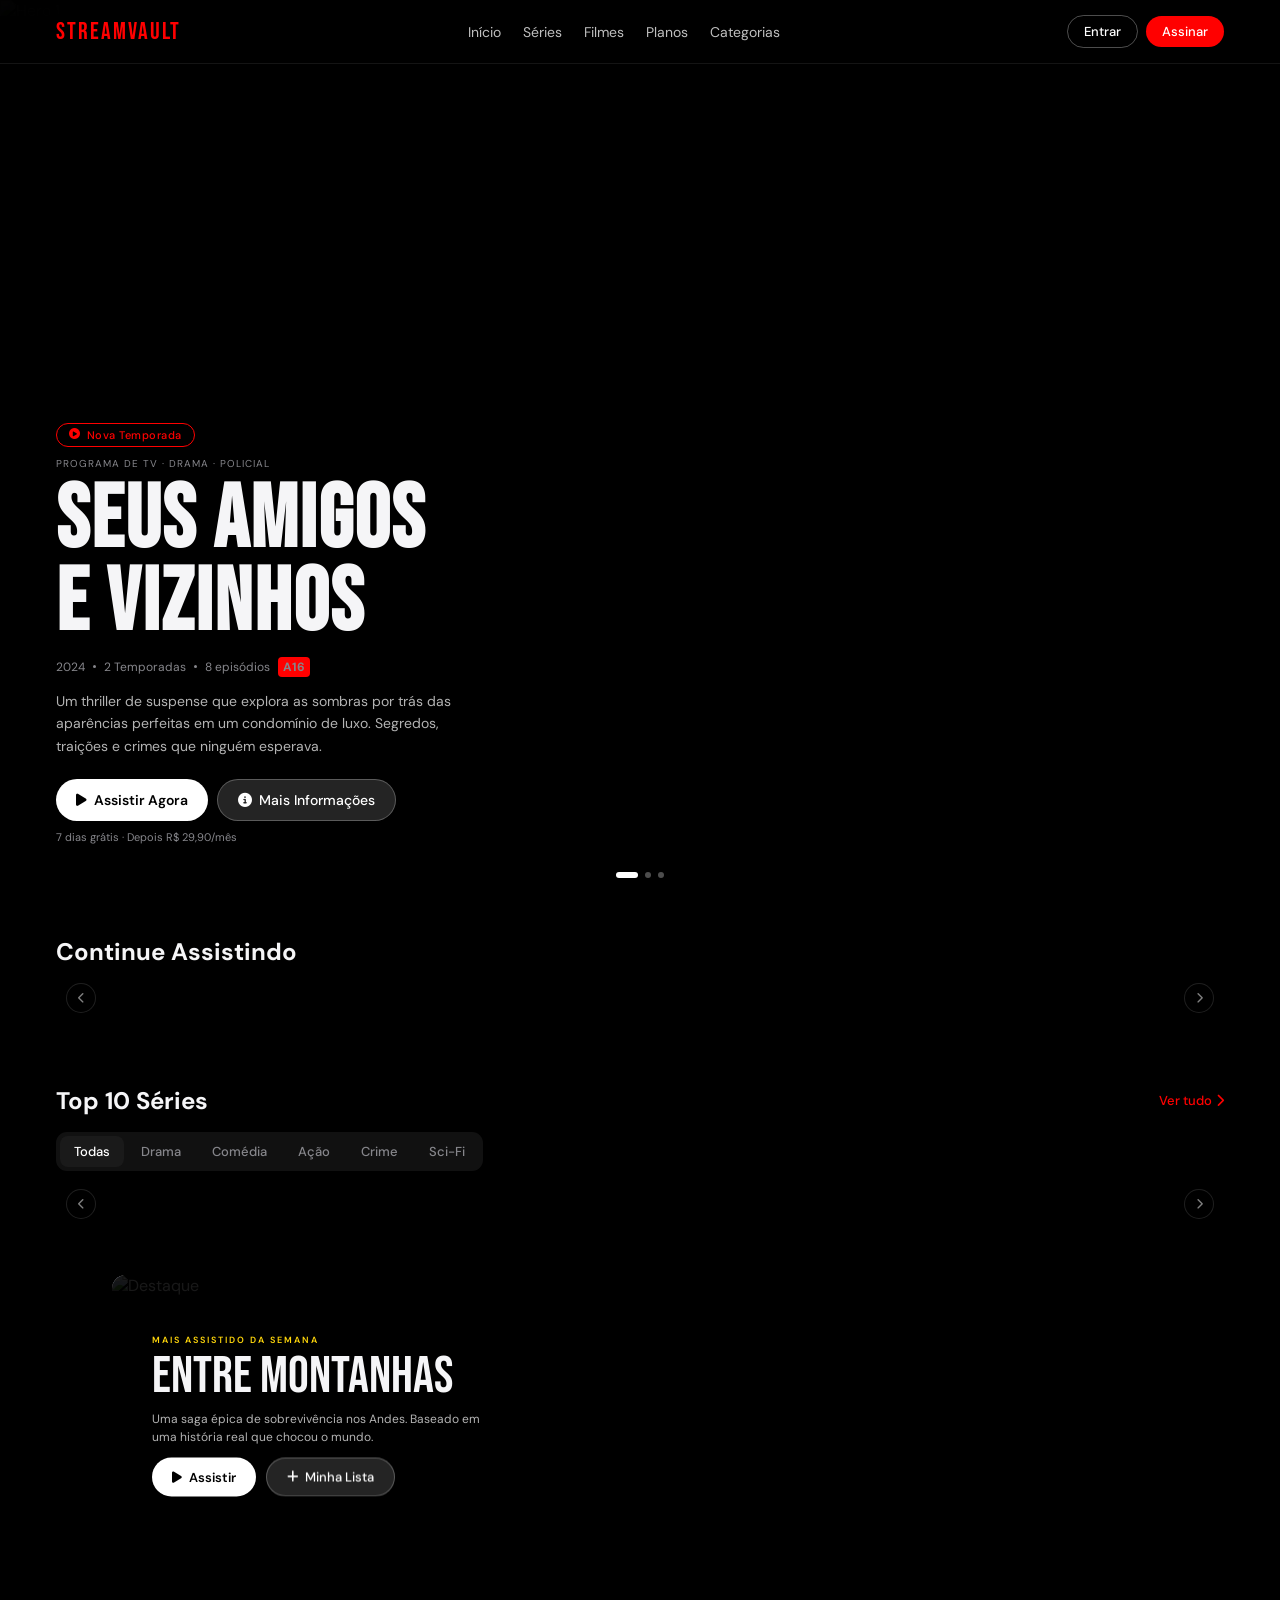
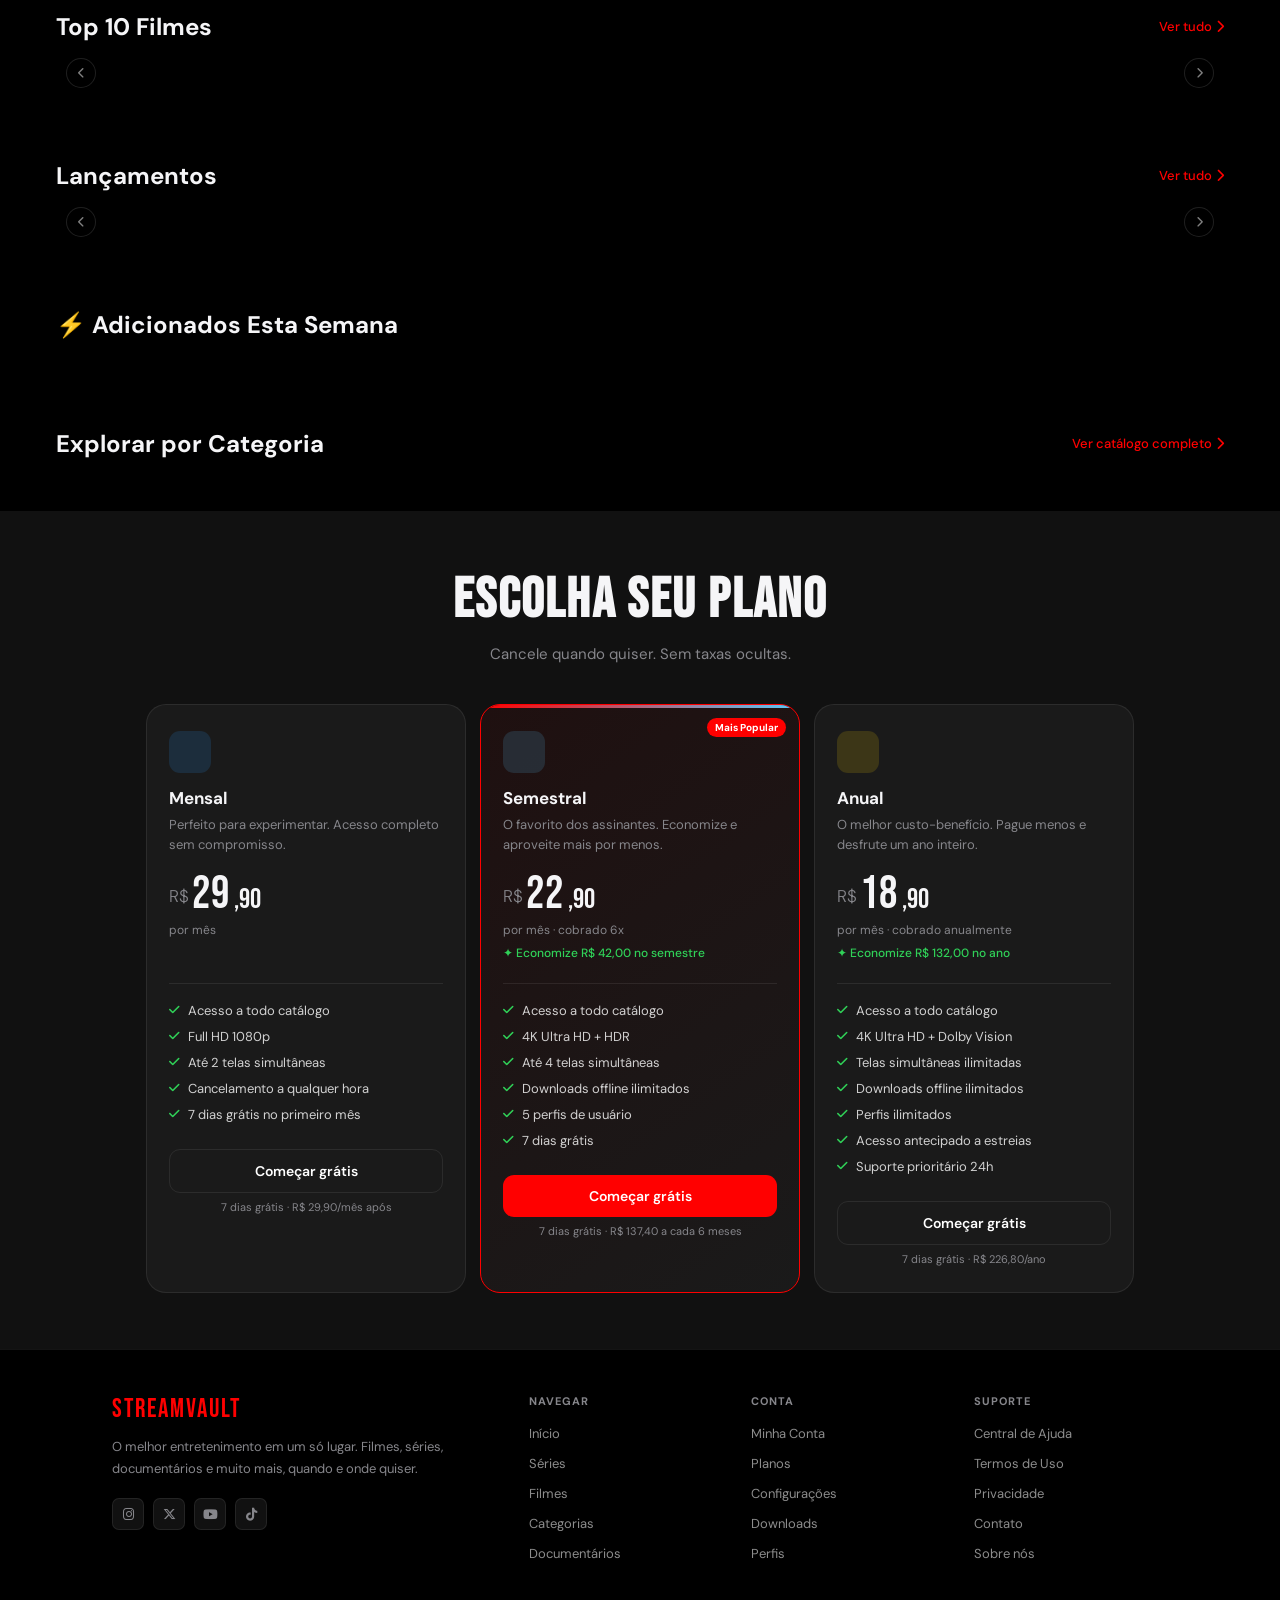
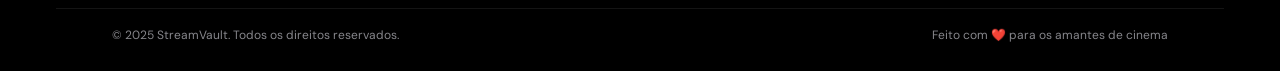
==== index.html @ 28141b18 "Add files via upload" ====
<!DOCTYPE html>
<html lang="pt-br">
<head>
<meta charset="UTF-8">
<meta name="viewport" content="width=device-width, initial-scale=1.0, viewport-fit=cover">
<title>StreamVault — Seu Universo de Entretenimento</title>
<link href="https://fonts.googleapis.com/css2?family=SF+Pro+Display:wght@300;400;600;700&family=Bebas+Neue&family=DM+Sans:ital,wght@0,300;0,400;0,500;0,700;1,300&display=swap" rel="stylesheet">
<link rel="stylesheet" href="https://cdnjs.cloudflare.com/ajax/libs/font-awesome/6.5.0/css/all.min.css">
<link rel="stylesheet" href="style.css">
<style>
  /* ===== SEARCH BAR MOBILE ===== */
  .search-bar-mobile {
    display: none;
    position: sticky;
    top: 64px;
    z-index: 998;
    padding: 10px 16px;
    background: rgba(0,0,0,0.92);
    backdrop-filter: blur(20px);
    -webkit-backdrop-filter: blur(20px);
    border-bottom: 1px solid var(--border);
  }
  .search-input-wrap { position: relative; width: 100%; }
  .search-input-wrap .si-icon {
    position: absolute; left: 14px; top: 50%; transform: translateY(-50%);
    color: var(--muted); font-size: 15px; pointer-events: none; transition: color 0.2s;
  }
  .search-input-wrap input {
    width: 100%; padding: 11px 42px 11px 42px;
    background: var(--surface2); border: 1px solid var(--border);
    border-radius: 12px; color: #fff; font-size: 15px;
    font-family: 'DM Sans', sans-serif; outline: none;
    transition: border-color 0.2s, background 0.2s;
  }
  .search-input-wrap input::placeholder { color: var(--muted); }
  .search-input-wrap input:focus { border-color: red; background: #1c1c1e; }
  .search-clear {
    position: absolute; right: 12px; top: 50%; transform: translateY(-50%);
    background: var(--muted); border: none; border-radius: 50%;
    width: 18px; height: 18px; display: none; align-items: center;
    justify-content: center; color: #000; font-size: 10px; cursor: pointer;
  }
  .search-results-dropdown {
    position: absolute; top: calc(100% + 6px); left: 0; right: 0;
    background: var(--surface); border: 1px solid var(--border);
    border-radius: 14px; overflow: hidden; max-height: 340px;
    overflow-y: auto; z-index: 9999; display: none;
    box-shadow: 0 20px 60px rgba(0,0,0,0.85);
  }
  .search-results-dropdown.open { display: block; }
  .search-result-item {
    display: flex; align-items: center; gap: 12px; padding: 10px 14px;
    cursor: pointer; transition: background 0.15s;
    border-bottom: 1px solid var(--border);
  }
  .search-result-item:last-child { border-bottom: none; }
  .search-result-item:hover { background: var(--surface2); }
  .search-result-img { width: 40px; height: 56px; border-radius: 7px; object-fit: cover; flex-shrink: 0; }
  .search-result-info { flex: 1; min-width: 0; }
  .search-result-title { font-size: 14px; font-weight: 600; white-space: nowrap; overflow: hidden; text-overflow: ellipsis; }
  .search-result-meta { font-size: 12px; color: var(--muted); margin-top: 2px; }



  /* Desktop search overlay */
  .search-overlay {
    position: fixed; inset: 0; background: rgba(0,0,0,0.88);
    backdrop-filter: blur(16px); z-index: 1500;
    display: flex; flex-direction: column; align-items: center;
    padding-top: 120px; opacity: 0; pointer-events: none; transition: opacity 0.25s;
  }
  .search-overlay.open { opacity: 1; pointer-events: all; }
  .search-overlay-inner { width: 100%; max-width: 640px; padding: 0 24px; position: relative; }
  .search-overlay-close {
    position: absolute; top: -60px; right: 24px; background: none;
    border: none; color: var(--muted); font-size: 22px; cursor: pointer; transition: color 0.2s;
  }
  .search-overlay-close:hover { color: #fff; }
  .search-overlay input {
    width: 100%; padding: 18px 20px 18px 52px;
    background: var(--surface2); border: 1px solid var(--border);
    border-radius: 16px; color: #fff; font-size: 18px;
    font-family: 'DM Sans', sans-serif; outline: none; transition: border-color 0.2s;
  }
  .search-overlay input:focus { border-color: red; }
  .search-overlay-icon { position: absolute; left: 40px; top: 50%; transform: translateY(-50%); color: var(--muted); font-size: 18px; pointer-events: none; }
  .search-overlay-results {
    margin-top: 16px; background: var(--surface); border: 1px solid var(--border);
    border-radius: 16px; overflow: hidden; max-height: 380px; overflow-y: auto; display: none;
  }
  .search-overlay-results.open { display: block; }

  /* ===== CAST IN MODAL ===== */
  .modal-cast-section { margin-top: 20px; }
  .modal-section-label {
    font-size: 11px; color: var(--muted); text-transform: uppercase;
    letter-spacing: 1px; margin-bottom: 14px;
  }
  .cast-scroll { display: flex; gap: 12px; overflow-x: auto; padding-bottom: 8px; scrollbar-width: none; }
  .cast-scroll::-webkit-scrollbar { display: none; }
  .cast-item { flex: 0 0 auto; text-align: center; width: 72px; }
  .cast-avatar {
    width: 64px; height: 64px; border-radius: 50%; object-fit: cover;
    display: block; margin: 0 auto 6px; border: 2px solid var(--border); transition: border-color 0.2s;
  }
  .cast-item:hover .cast-avatar { border-color: red; }
  .cast-name { font-size: 11px; color: rgba(255,255,255,0.85); line-height: 1.3; font-weight: 500; }
  .cast-role { font-size: 10px; color: var(--muted); margin-top: 2px; }

  /* ===== TRAILER BUTTON ===== */
  .btn-trailer {
    display: flex; align-items: center; gap: 8px; padding: 12px 20px;
    background: #ff0000; color: #fff; border: none; border-radius: 980px;
    font-size: 14px; font-weight: 600; cursor: pointer; transition: all 0.2s; text-decoration: none;
  }
  .btn-trailer:hover { background: #cc0000; transform: scale(1.03); }

  /* ===== EXTRA ROWS ===== */
  .extra-rows-section { padding-top: 0; }

  /* Modal body scroll */
  .modal-body { max-height: 440px; overflow-y: auto; }
  .modal-body::-webkit-scrollbar { width: 4px; }
  .modal-body::-webkit-scrollbar-thumb { background: var(--border); border-radius: 4px; }

  /* Extended modal info grid */
  .modal-info-grid { grid-template-columns: repeat(3, 1fr) !important; gap: 14px; }

  /* Modal actions flex wrap */
  .modal-actions { flex-wrap: wrap; }

  @media (max-width: 768px) {
    .search-bar-mobile { display: block; }
    .modal-info-grid { grid-template-columns: 1fr 1fr !important; }

  }
  @media (min-width: 769px) {
    .search-bar-mobile { display: none !important; }
  }
</style>
</head>

<body>

<!-- NAVBAR -->
<nav id="navbar">
  <span class="nav-logo">StreamVault</span>
  <ul class="nav-links">
    <li><a href="#home">Início</a></li>
    <li><a href="#series">Séries</a></li>
    <li><a href="#filmes">Filmes</a></li>
    <li><a href="#plans">Planos</a></li>
    <li><a href="categoria.html">Categorias</a></li>
  </ul>
  <div class="nav-actions">
    <button class="nav-menu-btn" onclick="toggleDrawer()" aria-label="Menu">
      <i class="fa-solid fa-bars" id="menuIcon"></i>
    </button>
    <a href="#" class="btn-nav btn-outline">Entrar</a>
    <a href="#plans" class="btn-nav btn-primary">Assinar</a>
  </div>
</nav>

<!-- DRAWER MOBILE -->
<nav class="nav-drawer" id="navDrawer">
  <a href="#home" onclick="closeDrawer()">Início</a>
  <a href="#series" onclick="closeDrawer()">Séries</a>
  <a href="#filmes" onclick="closeDrawer()">Filmes</a>
  <a href="#plans" onclick="closeDrawer()">Planos</a>
  <a href="#categorias" onclick="closeDrawer()">Categorias</a>
</nav>



<!-- DESKTOP SEARCH OVERLAY -->
<div class="search-overlay" id="searchOverlay" onclick="closeSearchOverlayOnBg(event)">
  <div class="search-overlay-inner">
    <div style="position:relative;">
      <i class="fa-solid fa-magnifying-glass search-overlay-icon"></i>
      <input type="text" id="desktopSearchInput" placeholder="Buscar filmes, séries, gêneros..."
        oninput="handleSearchInput(this.value,'desktopDropdown',null)" autocomplete="off" />
    </div>
    <div class="search-overlay-results" id="desktopDropdown"></div>
  </div>
</div>



<!-- HERO -->
<section class="hero" id="home">
  <div class="hero-slides" id="heroSlides">
    <div class="hero-slide active">
      <img src="https://images.unsplash.com/photo-1489599849927-2ee91cede3ba?w=1600&q=80" alt="Hero 1">
    </div>
    <div class="hero-slide">
      <img src="https://images.unsplash.com/photo-1536440136628-849c177e76a1?w=1600&q=80" alt="Hero 2">
    </div>
    <div class="hero-slide">
      <img src="https://images.unsplash.com/photo-1574267432553-4b4628081c31?w=1600&q=80" alt="Hero 3">
    </div>
  </div>
  <div class="hero-gradient-side"></div>
  <div class="hero-content">
    <div class="hero-badge fade-up fade-up-delay-1"><i class="fa-solid fa-circle-play"></i> Nova Temporada</div>
    <div class="hero-tag fade-up fade-up-delay-1">Programa de TV · Drama · Policial</div>
    <h1 class="hero-title fade-up fade-up-delay-2" id="heroTitle">SEUS AMIGOS<br>E VIZINHOS</h1>
    <div class="hero-meta fade-up fade-up-delay-3">
      <span>2024</span><span class="dot"></span><span>2 Temporadas</span>
      <span class="dot"></span><span>8 episódios</span><span class="rating-badge">A16</span>
    </div>
    <p class="hero-desc fade-up fade-up-delay-3" id="heroDesc">
      Um thriller de suspense que explora as sombras por trás das aparências perfeitas em um condomínio de luxo. Segredos, traições e crimes que ninguém esperava.
    </p>
    <div class="hero-actions fade-up fade-up-delay-4">
      <a href="#" class="btn-hero-main" onclick="openModal(0);return false;">
        <i class="fa-solid fa-play"></i> Assistir Agora
      </a>
      <a href="#" class="btn-hero-sec" onclick="openModal(0);return false;">
        <i class="fa-solid fa-circle-info"></i> Mais Informações
      </a>
    </div>
    <p class="hero-trial fade-up fade-up-delay-4">7 dias grátis · Depois R$ 29,90/mês</p>
  </div>
  <div class="hero-dots" id="heroDots">
    <div class="hero-dot active" onclick="goToSlide(0)"></div>
    <div class="hero-dot" onclick="goToSlide(1)"></div>
    <div class="hero-dot" onclick="goToSlide(2)"></div>
  </div>
</section>
<div id="searchResults" style="display: none; margin-bottom: 40px;">
    </div>

<!-- CONTINUE WATCHING -->
<section id="continue">
  <div class="container">
    <div class="section-header">
      <h2 class="section-title">Continue Assistindo</h2>
    </div>
    <div class="row-wrapper">
      <button class="row-arrow row-arrow-left" onclick="scrollRow('continueRow',-1)"><i class="fa-solid fa-chevron-left"></i></button>
      <div class="scroll-row" id="continueRow"></div>
      <button class="row-arrow row-arrow-right" onclick="scrollRow('continueRow',1)"><i class="fa-solid fa-chevron-right"></i></button>
    </div>
  </div>
</section>

<!-- TOP 10 SERIES -->
<section id="series">
  <div class="container">
    <div class="section-header">
      <h2 class="section-title">Top 10 Séries</h2>
      <a href="lancamentos.html" class="section-more">Ver tudo <i class="fa-solid fa-chevron-right"></i></a>
    </div>
    <div class="tabs">
      <button class="tab-btn active" data-genre="todas" onclick="switchTab(this,'todas')">Todas</button>
      <button class="tab-btn" data-genre="drama" onclick="switchTab(this,'drama')">Drama</button>
      <button class="tab-btn" data-genre="comedia" onclick="switchTab(this,'comedia')">Comédia</button>
      <button class="tab-btn" data-genre="acao" onclick="switchTab(this,'acao')">Ação</button>
      <button class="tab-btn" data-genre="crime" onclick="switchTab(this,'crime')">Crime</button>
      <button class="tab-btn" data-genre="sci-fi" onclick="switchTab(this,'sci-fi')">Sci-Fi</button>
    </div>
    <div class="row-wrapper">
      <button class="row-arrow row-arrow-left" onclick="scrollRow('seriesRow',-1)"><i class="fa-solid fa-chevron-left"></i></button>
      <div class="scroll-row" id="seriesRow"></div>
      <button class="row-arrow row-arrow-right" onclick="scrollRow('seriesRow',1)"><i class="fa-solid fa-chevron-right"></i></button>
    </div>
  </div>
</section>

<!-- FEATURED BANNER -->
<div class="container" style="padding-top:20px;padding-bottom:20px;">
  <div class="featured-banner" onclick="openModal(3)">
    <img src="https://images.unsplash.com/photo-1594909122845-11baa439b7bf?w=1200&q=80" alt="Destaque">
    <div class="featured-banner-content">
      <div class="featured-label">Mais Assistido da Semana</div>
      <div class="featured-title">ENTRE MONTANHAS</div>
      <p class="featured-desc">Uma saga épica de sobrevivência nos Andes. Baseado em uma história real que chocou o mundo.</p>
      <div style="display:flex;gap:10px;flex-wrap:wrap;">
        <a href="#" class="btn-hero-main" style="font-size:13px;padding:10px 20px;" onclick="openModal(3);return false;">
          <i class="fa-solid fa-play"></i> Assistir
        </a>
        <a href="#" class="btn-hero-sec" style="font-size:13px;padding:10px 20px;">
          <i class="fa-solid fa-plus"></i> Minha Lista
        </a>
      </div>
    </div>
  </div>
</div>

<!-- TOP 10 FILMES -->
<section id="filmes">
  <div class="container">
    <div class="section-header">
      <h2 class="section-title">Top 10 Filmes</h2>
      <a href="lancamentos.html" class="section-more">Ver tudo <i class="fa-solid fa-chevron-right"></i></a>
    </div>
    <div class="row-wrapper">
      <button class="row-arrow row-arrow-left" onclick="scrollRow('moviesRow',-1)"><i class="fa-solid fa-chevron-left"></i></button>
      <div class="scroll-row" id="moviesRow"></div>
      <button class="row-arrow row-arrow-right" onclick="scrollRow('moviesRow',1)"><i class="fa-solid fa-chevron-right"></i></button>
    </div>
  </div>
</section>

<!-- LANÇAMENTOS -->
<section>
  <div class="container">
    <div class="section-header">
      <h2 class="section-title">Lançamentos</h2>
      <a href="lancamentos.html" class="section-more">Ver tudo <i class="fa-solid fa-chevron-right"></i></a>
    </div>
    <div class="row-wrapper">
      <button class="row-arrow row-arrow-left" onclick="scrollRow('newRow',-1)"><i class="fa-solid fa-chevron-left"></i></button>
      <div class="scroll-row" id="newRow"></div>
      <button class="row-arrow row-arrow-right" onclick="scrollRow('newRow',1)"><i class="fa-solid fa-chevron-right"></i></button>
    </div>
  </div>
</section>

<!-- MINI CARDS — adicionados recentemente -->
<section>
  <div class="container">
    <div class="section-header">
      <h2 class="section-title">⚡ Adicionados Esta Semana</h2>
    </div>
    <div class="mini-cards-grid" id="miniCardsGrid"></div>
  </div>
</section>

<!-- CATEGORIAS -->
<section id="categorias">
  <div class="container">
    <div class="section-header">
      <h2 class="section-title">Explorar por Categoria</h2>
      <a href="categoria.html" class="section-more">Ver catálogo completo <i class="fa-solid fa-chevron-right"></i></a>
    </div>
    <div class="categories-grid" id="catGrid"></div>
  </div>
</section>

<!-- PLANS -->
<section id="plans">
  <div class="container">
    <div class="plans-header">
      <h2>ESCOLHA SEU PLANO</h2>
      <p>Cancele quando quiser. Sem taxas ocultas.</p>
    </div>
    <div class="plans-grid">
      <div class="plan-card">
        <div class="plan-icon plan-icon-monthly"></div>
        <div class="plan-name">Mensal</div>
        <div class="plan-desc">Perfeito para experimentar. Acesso completo sem compromisso.</div>
        <div class="plan-price">
          <span class="currency">R$</span><span class="amount">29</span>
          <span style="font-size:28px;font-family:'Bebas Neue'">,90</span><br>
          <span class="period">por mês</span>
        </div>
        <div class="plan-savings" style="opacity:0">—</div>
        <hr class="plan-divider">
        <ul class="plan-features">
          <li><i class="fa-solid fa-check"></i> Acesso a todo catálogo</li>
          <li><i class="fa-solid fa-check"></i> Full HD 1080p</li>
          <li><i class="fa-solid fa-check"></i> Até 2 telas simultâneas</li>
          <li><i class="fa-solid fa-check"></i> Cancelamento a qualquer hora</li>
          <li><i class="fa-solid fa-check"></i> 7 dias grátis no primeiro mês</li>
        </ul>
        <button class="btn-plan btn-plan-outline" onclick="selectPlan('Mensal')">Começar grátis</button>
        <p class="plan-trial">7 dias grátis · R$ 29,90/mês após</p>
      </div>
      <div class="plan-card featured-plan">
        <div class="plan-popular">Mais Popular</div>
        <div class="plan-icon plan-icon-semester"></div>
        <div class="plan-name">Semestral</div>
        <div class="plan-desc">O favorito dos assinantes. Economize e aproveite mais por menos.</div>
        <div class="plan-price">
          <span class="currency">R$</span><span class="amount">22</span>
          <span style="font-size:28px;font-family:'Bebas Neue'">,90</span><br>
          <span class="period">por mês · cobrado 6x</span>
        </div>
        <div class="plan-savings">✦ Economize R$ 42,00 no semestre</div>
        <hr class="plan-divider">
        <ul class="plan-features">
          <li><i class="fa-solid fa-check"></i> Acesso a todo catálogo</li>
          <li><i class="fa-solid fa-check"></i> 4K Ultra HD + HDR</li>
          <li><i class="fa-solid fa-check"></i> Até 4 telas simultâneas</li>
          <li><i class="fa-solid fa-check"></i> Downloads offline ilimitados</li>
          <li><i class="fa-solid fa-check"></i> 5 perfis de usuário</li>
          <li><i class="fa-solid fa-check"></i> 7 dias grátis</li>
        </ul>
        <button class="btn-plan btn-plan-primary" onclick="selectPlan('Semestral')">Começar grátis</button>
        <p class="plan-trial">7 dias grátis · R$ 137,40 a cada 6 meses</p>
      </div>
      <div class="plan-card">
        <div class="plan-icon plan-icon-annual"></div>
        <div class="plan-name">Anual</div>
        <div class="plan-desc">O melhor custo-benefício. Pague menos e desfrute um ano inteiro.</div>
        <div class="plan-price">
          <span class="currency">R$</span><span class="amount">18</span>
          <span style="font-size:28px;font-family:'Bebas Neue'">,90</span><br>
          <span class="period">por mês · cobrado anualmente</span>
        </div>
        <div class="plan-savings">✦ Economize R$ 132,00 no ano</div>
        <hr class="plan-divider">
        <ul class="plan-features">
          <li><i class="fa-solid fa-check"></i> Acesso a todo catálogo</li>
          <li><i class="fa-solid fa-check"></i> 4K Ultra HD + Dolby Vision</li>
          <li><i class="fa-solid fa-check"></i> Telas simultâneas ilimitadas</li>
          <li><i class="fa-solid fa-check"></i> Downloads offline ilimitados</li>
          <li><i class="fa-solid fa-check"></i> Perfis ilimitados</li>
          <li><i class="fa-solid fa-check"></i> Acesso antecipado a estreias</li>
          <li><i class="fa-solid fa-check"></i> Suporte prioritário 24h</li>
        </ul>
        <button class="btn-plan btn-plan-outline" onclick="selectPlan('Anual')">Começar grátis</button>
        <p class="plan-trial">7 dias grátis · R$ 226,80/ano</p>
      </div>
    </div>
  </div>
</section>

<!-- FOOTER -->
<footer>
  <div class="container">
    <div class="footer-grid">
      <div class="footer-brand">
        <span class="nav-logo">StreamVault</span>
        <p class="footer-desc">O melhor entretenimento em um só lugar. Filmes, séries, documentários e muito mais, quando e onde quiser.</p>
        <div class="footer-socials">
          <a href="#" class="social-btn"><i class="fa-brands fa-instagram"></i></a>
          <a href="#" class="social-btn"><i class="fa-brands fa-x-twitter"></i></a>
          <a href="#" class="social-btn"><i class="fa-brands fa-youtube"></i></a>
          <a href="#" class="social-btn"><i class="fa-brands fa-tiktok"></i></a>
        </div>
      </div>
      <div>
        <div class="footer-col-title">Navegar</div>
        <ul class="footer-links">
          <li><a href="#home">Início</a></li>
          <li><a href="#series">Séries</a></li>
          <li><a href="#filmes">Filmes</a></li>
          <li><a href="#categorias">Categorias</a></li>
          <li><a href="#">Documentários</a></li>
        </ul>
      </div>
      <div>
        <div class="footer-col-title">Conta</div>
        <ul class="footer-links">
          <li><a href="#">Minha Conta</a></li>
          <li><a href="#plans">Planos</a></li>
          <li><a href="#">Configurações</a></li>
          <li><a href="#">Downloads</a></li>
          <li><a href="#">Perfis</a></li>
        </ul>
      </div>
      <div>
        <div class="footer-col-title">Suporte</div>
        <ul class="footer-links">
          <li><a href="#">Central de Ajuda</a></li>
          <li><a href="#">Termos de Uso</a></li>
          <li><a href="#">Privacidade</a></li>
          <li><a href="#">Contato</a></li>
          <li><a href="#">Sobre nós</a></li>
        </ul>
      </div>
    </div>
    <div class="footer-bottom">
      <p>© 2025 StreamVault. Todos os direitos reservados.</p>
      <p>Feito com ❤️ para os amantes de cinema</p>
    </div>
  </div>
</footer>

<!-- MODAL -->
<div class="modal-overlay" id="modalOverlay" onclick="closeModalOnOverlay(event)">
  <div class="modal">
    <div class="modal-hero">
      <img id="modalImg" src="" alt="">
      <button class="modal-close" onclick="closeModal()"><i class="fa-solid fa-xmark"></i></button>
      <div class="modal-hero-content">
        <div class="modal-title" id="modalTitle"></div>
        <div class="modal-meta">
          <span id="modalYear"></span>
          <span>·</span>
          <span id="modalGenre"></span>
          <span>·</span>
          <span class="stars" id="modalStars"></span>
        </div>
      </div>
    </div>
    <div class="modal-body">
      <div class="modal-actions">
        <a href="#" class="btn-hero-main" style="font-size:14px;padding:12px 24px;">
          <i class="fa-solid fa-play"></i> Assistir
        </a>
        <a href="#" class="btn-trailer" id="modalTrailerBtn" target="_blank" rel="noopener noreferrer">
          <i class="fa-brands fa-youtube"></i> Trailer
        </a>
        <a href="#" class="btn-hero-sec" style="font-size:14px;padding:12px 24px;">
          <i class="fa-solid fa-plus"></i> Minha Lista
        </a>
        <a href="#" class="btn-hero-sec" style="font-size:14px;padding:12px 24px;">
          <i class="fa-solid fa-thumbs-up"></i> Gostei
        </a>
      </div>
      <p class="modal-desc" id="modalDesc"></p>
      <div class="modal-info-grid">
        <div class="modal-info-item">
          <label>Diretor</label><span id="modalDirector"></span>
        </div>
        <div class="modal-info-item">
          <label>Duração</label><span id="modalDuration"></span>
        </div>
        <div class="modal-info-item">
          <label>Classificação</label><span id="modalRating"></span>
        </div>
        <div class="modal-info-item">
          <label>País</label><span id="modalCountry"></span>
        </div>
        <div class="modal-info-item">
          <label>Idioma</label><span id="modalLanguage"></span>
        </div>
        <div class="modal-info-item">
          <label>Nota</label><span id="modalScore"></span>
        </div>
      </div>
      <div class="modal-cast-section">
        <div class="modal-section-label">Elenco Principal</div>
        <div class="cast-scroll" id="modalCast"></div>
      </div>
    </div>
  </div>
</div>

<!-- NOTIFICATION -->
<div class="notif-bar" id="notifBar">
  <div class="notif-icon"><i class="fa-solid fa-bell"></i></div>
  <div class="notif-text">
    <strong id="notifTitle">Novo episódio disponível!</strong>
    <p id="notifDesc">Seus Amigos e Vizinhos · Temp. 2 Ep. 1</p>
  </div>
</div>
</body>
<script>
// Tornar cards de categoria clicáveis para categoria.html
document.addEventListener('DOMContentLoaded', () => {
  const observer = new MutationObserver(() => {
    const cards = document.querySelectorAll('#catGrid .cat-card');
    cards.forEach(card => {
      if (!card.dataset.linked) {
        card.dataset.linked = '1';
        const name = card.querySelector('.cat-card-name');
        if (name) {
          const catName = name.textContent.trim();
          card.addEventListener('click', () => {
            window.location.href = `categoria.html?categoria=${encodeURIComponent(catName)}`;
          });
        }
      }
    });
  });
  const grid = document.getElementById('catGrid');
  if (grid) observer.observe(grid, { childList: true });
});
</script>
<script src="script.js"></script>
</html>
---- style.css ----
/* ============================================================
   STREAMVAULT — CSS RESPONSIVO COMPLETO
   Breakpoints: 480 | 640 | 768 | 1024 | 1280+
   ============================================================ */

:root {
  --bg: #000;
  --surface: #111;
  --surface2: #1a1a1a;
  --border: rgba(255,255,255,0.08);
  --text: #f5f5f7;
  --muted: #86868b;
  --accent: red;
  --gold: #ffd60a;
  --radius: 14px;
  --nav-h: 64px;
  --card-w: 148px;
  --card-wide-w: 240px;
  --card-spot-w: 280px;
  --card-cont-w: 230px;
  --gap: 10px;
  --section-px: 14px;
}

@media (min-width: 480px) {
  :root {
    --card-w: 160px;
    --card-wide-w: 256px;
    --card-spot-w: 300px;
    --card-cont-w: 248px;
    --gap: 12px;
    --section-px: 18px;
  }
}

@media (min-width: 640px) {
  :root {
    --card-w: 180px;
    --card-wide-w: 276px;
    --card-spot-w: 320px;
    --card-cont-w: 264px;
    --gap: 13px;
    --section-px: 28px;
  }
}

@media (min-width: 1024px) {
  :root {
    --card-w: 200px;
    --card-wide-w: 300px;
    --card-spot-w: 340px;
    --card-cont-w: 280px;
    --gap: 14px;
    --section-px: 48px;
  }
}

@media (min-width: 1280px) {
  :root {
    --card-w: 210px;
    --card-wide-w: 316px;
    --card-spot-w: 360px;
    --card-cont-w: 300px;
    --section-px: 56px;
  }
}

/* ===== RESET ===== */
*, *::before, *::after { margin: 0; padding: 0; box-sizing: border-box; }
html { scroll-behavior: smooth; -webkit-text-size-adjust: 100%; }
body {
  font-family: 'DM Sans', sans-serif;
  background: var(--bg);
  color: var(--text);
  overflow-x: hidden;
  -webkit-font-smoothing: antialiased;
}
img { display: block; max-width: 100%; }
a { text-decoration: none; color: inherit; }
button { font-family: inherit; }

/* ===== NAVBAR ===== */
nav {
  position: fixed;
  top: 0; left: 0; right: 0;
  z-index: 999;
  height: var(--nav-h);
  display: flex;
  align-items: center;
  justify-content: space-between;
  padding: 0 var(--section-px);
  background: rgba(0,0,0,0.82);
  backdrop-filter: blur(20px);
  -webkit-backdrop-filter: blur(20px);
  border-bottom: 1px solid var(--border);
  gap: 10px;
}

.nav-logo {
  font-family: 'Bebas Neue', sans-serif;
  font-size: 24px;
  letter-spacing: 2px;
  background-color: red;
  -webkit-background-clip: text;
  -webkit-text-fill-color: transparent;
  background-clip: text;
  flex-shrink: 0;
}

.nav-links {
  display: flex;
  gap: 22px;
  list-style: none;
}

.nav-links a {
  color: rgba(255,255,255,0.75);
  font-size: 14px;
  font-weight: 400;
  transition: color 0.2s;
  white-space: nowrap;
}
.nav-links a:hover { color: #fff; }

.nav-actions {
  display: flex;
  gap: 8px;
  align-items: center;
  flex-shrink: 0;
}

.btn-search-icon {
  width: 36px; height: 36px;
  border-radius: 50%;
  background: rgba(255,255,255,0.07);
  border: 1px solid var(--border);
  color: rgba(255,255,255,0.7);
  font-size: 14px;
  cursor: pointer;
  display: flex; align-items: center; justify-content: center;
  transition: all 0.2s; flex-shrink: 0;
}
.btn-search-icon:hover { background: rgba(255,255,255,0.14); color: #fff; }

.nav-menu-btn {
  display: none;
  width: 36px; height: 36px;
  border-radius: 8px;
  background: rgba(255,255,255,0.07);
  border: 1px solid var(--border);
  color: rgba(255,255,255,0.8);
  font-size: 16px;
  cursor: pointer;
  align-items: center; justify-content: center;
  flex-shrink: 0;
}

.btn-nav {
  padding: 7px 16px;
  border-radius: 980px;
  font-size: 13px;
  font-weight: 500;
  cursor: pointer;
  transition: all 0.2s;
  white-space: nowrap;
}
.btn-outline {
  border: 1px solid rgba(255,255,255,0.3);
  background: transparent; color: #fff;
}
.btn-outline:hover { background: rgba(255,255,255,0.1); }
.btn-primary { background: red; border: none; color: #fff; }
.btn-primary:hover { background: #c00; }

/* Drawer mobile */
.nav-drawer {
  display: none;
  position: fixed;
  top: var(--nav-h); left: 0; right: 0;
  background: rgba(0,0,0,0.97);
  backdrop-filter: blur(20px);
  border-bottom: 1px solid var(--border);
  z-index: 998;
  padding: 14px var(--section-px) 18px;
  flex-direction: column;
  gap: 2px;
}
.nav-drawer.open { display: flex; }
.nav-drawer a {
  color: rgba(255,255,255,0.75);
  font-size: 16px;
  padding: 12px 4px;
  border-bottom: 1px solid var(--border);
  display: block;
  transition: color 0.2s;
}
.nav-drawer a:last-child { border-bottom: none; }
.nav-drawer a:hover { color: #fff; }

/* ===== SEARCH OVERLAY ===== */
.search-overlay {
  position: fixed; inset: 0;
  background: rgba(0,0,0,0.96);
  backdrop-filter: blur(24px);
  z-index: 1500;
  opacity: 0; pointer-events: none;
  transition: opacity 0.22s ease;
  overflow-y: auto;
  padding: calc(var(--nav-h) + 20px) var(--section-px) 48px;
}
.search-overlay.open { opacity: 1; pointer-events: all; }

.search-header {
  display: flex; gap: 10px; align-items: center;
  margin-bottom: 28px;
  max-width: 720px; margin-left: auto; margin-right: auto;
}
.search-input-wrap { position: relative; flex: 1; }
.search-icon-inner {
  position: absolute; left: 15px; top: 50%;
  transform: translateY(-50%);
  color: var(--muted); font-size: 14px; pointer-events: none;
}
.search-input {
  width: 100%;
  padding: 13px 42px 13px 44px;
  background: var(--surface);
  border: 1px solid var(--border);
  border-radius: 13px; color: #fff;
  font-size: 16px; font-family: 'DM Sans', sans-serif;
  outline: none; transition: border-color 0.2s;
}
.search-input:focus { border-color: rgba(255,255,255,0.3); }
.search-input::placeholder { color: var(--muted); }
.search-clear {
  position: absolute; right: 11px; top: 50%;
  transform: translateY(-50%);
  width: 24px; height: 24px; border-radius: 50%;
  background: rgba(255,255,255,0.1); border: none;
  color: var(--muted); font-size: 11px; cursor: pointer;
  display: flex; align-items: center; justify-content: center;
  transition: all 0.2s;
}
.search-clear:hover { background: rgba(255,255,255,0.2); color: #fff; }
.search-close-btn {
  background: none; border: none;
  color: rgba(255,255,255,0.65);
  font-size: 14px; font-weight: 500;
  font-family: 'DM Sans', sans-serif;
  cursor: pointer; white-space: nowrap;
  padding: 8px 0; transition: color 0.2s;
}
.search-close-btn:hover { color: #fff; }

.search-section-label {
  font-size: 11px; font-weight: 700;
  letter-spacing: 1px; text-transform: uppercase;
  color: var(--muted); margin-bottom: 12px;
  max-width: 720px; margin-left: auto; margin-right: auto;
}
#searchDefault, #searchResults, #searchEmpty {
  max-width: 720px; margin: 0 auto;
}
.search-trending { display: flex; flex-wrap: wrap; gap: 8px; margin-bottom: 8px; }
.trending-pill {
  display: flex; align-items: center; gap: 7px;
  padding: 7px 13px;
  background: var(--surface); border: 1px solid var(--border);
  border-radius: 980px; font-size: 13px; color: rgba(255,255,255,0.8);
  cursor: pointer; transition: all 0.2s;
}
.trending-pill:hover { background: var(--surface2); color: #fff; }
.trending-pill img { width: 24px; height: 24px; border-radius: 5px; object-fit: cover; }
.search-genres { display: flex; flex-wrap: wrap; gap: 8px; }
.genre-pill {
  padding: 6px 14px;
  background: var(--surface); border: 1px solid var(--border);
  border-radius: 980px; font-size: 13px; color: rgba(255,255,255,0.7);
  cursor: pointer; transition: all 0.2s;
}
.genre-pill:hover { background: red; border-color: red; color: #fff; }

.search-results-meta { font-size: 13px; color: var(--muted); margin-bottom: 14px; }
.search-results-grid {
  display: grid;
  grid-template-columns: repeat(auto-fill, minmax(120px, 1fr));
  gap: 10px;
}
@media (min-width: 480px) {
  .search-results-grid { grid-template-columns: repeat(auto-fill, minmax(140px, 1fr)); }
}
@media (min-width: 768px) {
  .search-results-grid { grid-template-columns: repeat(auto-fill, minmax(155px, 1fr)); }
}

.search-result-card {
  background: var(--surface); border-radius: var(--radius);
  overflow: hidden; cursor: pointer; border: 1px solid var(--border);
  transition: transform 0.22s, box-shadow 0.22s;
}
.search-result-card:hover { transform: translateY(-4px) scale(1.02); box-shadow: 0 14px 36px rgba(0,0,0,0.7); }
.search-result-card img { width: 100%; aspect-ratio: 2/3; object-fit: cover; }
.search-result-info { padding: 8px 10px; }
.search-result-title { font-size: 12px; font-weight: 600; white-space: nowrap; overflow: hidden; text-overflow: ellipsis; margin-bottom: 3px; }
.search-result-sub { font-size: 10px; color: var(--muted); display: flex; justify-content: space-between; }
.search-result-rating { color: var(--gold); font-weight: 600; }
.search-empty { text-align: center; padding: 52px 20px; }
.search-empty-icon { font-size: 44px; margin-bottom: 14px; }
.search-empty h3 { font-size: 18px; margin-bottom: 8px; }
.search-empty p { font-size: 13px; color: var(--muted); }

/* desktop search overlay */
.search-overlay-inner { width: 100%; max-width: 640px; padding: 0 24px; position: relative; }
.search-overlay-close {
  position: absolute; top: -52px; right: 24px;
  background: none; border: none; color: var(--muted); font-size: 22px; cursor: pointer;
}
.search-overlay-close:hover { color: #fff; }
.search-overlay-results {
  margin-top: 14px; background: var(--surface); border: 1px solid var(--border);
  border-radius: 16px; overflow: hidden; max-height: 380px; overflow-y: auto; display: none;
}
.search-overlay-results.open { display: block; }
.search-result-item {
  display: flex; align-items: center; gap: 12px;
  padding: 10px 14px; cursor: pointer; transition: background 0.15s;
  border-bottom: 1px solid var(--border);
}
.search-result-item:last-child { border-bottom: none; }
.search-result-item:hover { background: var(--surface2); }
.search-result-img { width: 38px; height: 54px; border-radius: 7px; object-fit: cover; flex-shrink: 0; }
.search-result-info { flex: 1; min-width: 0; }

/* ===== HERO ===== */
.hero {
  position: relative;
  height: 100svh; min-height: 540px;
  display: flex; align-items: flex-end;
  padding-bottom: 56px; overflow: hidden;
}
.hero-slides { position: absolute; inset: 0; }
.hero-slide { position: absolute; inset: 0; opacity: 0; transition: opacity 1.2s ease; }
.hero-slide.active { opacity: 1; }
.hero-slide img { width: 100%; height: 100%; object-fit: cover; }
.hero-slide::after {
  content: ''; position: absolute; inset: 0;
  background: linear-gradient(to top, rgba(0,0,0,1) 0%, rgba(0,0,0,0.65) 44%, rgba(0,0,0,0.1) 100%);
}
.hero-gradient-side {
  position: absolute; inset: 0;
  background: linear-gradient(to right, rgba(0,0,0,0.88) 36%, transparent 68%);
  z-index: 1;
}
.hero-content {
  position: relative; z-index: 2;
  width: 100%; max-width: 560px;
  padding: 0 var(--section-px);
}
.hero-badge {
  display: inline-flex; align-items: center; gap: 6px;
  background: #000; border: 1px solid red;
  border-radius: 980px; padding: 4px 12px;
  font-size: 11px; color: red; font-weight: 500;
  margin-bottom: 10px; letter-spacing: 0.5px;
}
.hero-tag {
  display: block; font-size: 10px; color: var(--muted);
  margin-bottom: 9px; letter-spacing: 1px; text-transform: uppercase;
}
.hero-title {
  font-family: 'Bebas Neue', sans-serif;
  font-size: clamp(38px, 8vw, 88px);
  line-height: 0.95; letter-spacing: 2px; margin-bottom: 11px;
}
.hero-meta {
  display: flex; gap: 8px; align-items: center;
  margin-bottom: 13px; flex-wrap: wrap;
}
.hero-meta span { font-size: 12px; color: var(--muted); }
.hero-meta .dot { width: 3px; height: 3px; background: var(--muted); border-radius: 50%; }
.rating-badge {
  background: red; color: #fff;
  font-size: 10px; font-weight: 700; padding: 2px 5px; border-radius: 4px;
}
.hero-desc {
  font-size: 14px; color: rgba(255,255,255,0.7);
  line-height: 1.6; margin-bottom: 22px; max-width: 400px;
  display: -webkit-box;
}
.hero-actions { display: flex; gap: 9px; flex-wrap: wrap; }
.btn-hero-main {
  display: flex; align-items: center; gap: 7px;
  padding: 11px 20px; background: #fff; color: #000;
  border: none; border-radius: 980px;
  font-size: 14px; font-weight: 600; cursor: pointer; transition: all 0.2s;
}
.btn-hero-main:hover { background: rgba(255,255,255,0.85); transform: scale(1.02); }
.btn-hero-sec {
  display: flex; align-items: center; gap: 7px;
  padding: 11px 20px;
  background: rgba(255,255,255,0.14); color: #fff;
  border: 1px solid rgba(255,255,255,0.25);
  border-radius: 980px; font-size: 14px; font-weight: 500;
  cursor: pointer; transition: all 0.2s; backdrop-filter: blur(10px);
}
.btn-hero-sec:hover { background: rgba(255,255,255,0.22); }
.hero-trial { margin-top: 9px; font-size: 11px; color: var(--muted); }
.hero-dots {
  position: absolute; bottom: 22px; left: 50%;
  transform: translateX(-50%);
  display: flex; gap: 7px; z-index: 3;
}
.hero-dot {
  width: 6px; height: 6px; border-radius: 980px;
  background: rgba(255,255,255,0.3); cursor: pointer; transition: all 0.3s;
}
.hero-dot.active { background: #fff; width: 22px; }

/* ===== SECTIONS ===== */
section { padding: 36px 0; }
.container { padding: 0 var(--section-px); }
.section-header {
  display: flex; align-items: center;
  justify-content: space-between; margin-bottom: 16px;
}
.section-title { font-size: clamp(16px, 3vw, 24px); font-weight: 700; }
.section-more {
  /* Seus estilos originais */
  color: red;
  font-size: 13px;
  font-weight: 500;
  display: flex;
  align-items: center;
  gap: 4px;
  transition: gap 0.2s;
  white-space: nowrap;

  /* Ajustes para transformar em botão */
  background: none;
  border: none;
  padding: 0;
  cursor: pointer;
  font-family: inherit; /* Garante que use a fonte do site */
}

/* Efeito de hover para o gap que você definiu */
.section-more:hover {
  gap: 8px;
}

.section-more:hover { gap: 8px; }

/* ===== ROW WRAPPER + SETAS ===== */
.row-wrapper {
  position: relative; display: flex; align-items: center;
}
.row-wrapper .scroll-row { flex: 1; min-width: 0; }
.row-arrow {
  flex-shrink: 0; width: 30px; height: 30px;
  border-radius: 50%;
  border: 1px solid rgba(255,255,255,0.12);
  background: rgba(0,0,0,0.6); backdrop-filter: blur(10px);
  color: rgba(255,255,255,0.5); font-size: 11px;
  cursor: pointer; display: flex; align-items: center; justify-content: center;
  transition: border-color 0.2s, color 0.2s, transform 0.15s;
  z-index: 2; margin: 0 3px;
  margin-left: 10px;
  margin-right: 10px;
}
.row-arrow:hover { border-color: rgba(255,255,255,0.35); color: #fff; transform: scale(1.09); }
.row-arrow:active { transform: scale(0.93); }

@media (max-width: 639px) {
  .row-arrow { display: none; }
}

/* ===== SCROLL ROW ===== */
.scroll-row {
  display: flex; gap: var(--gap);
  overflow-x: auto; padding-bottom: 8px;
  scroll-snap-type: x mandatory;
  -webkit-overflow-scrolling: touch;
  scrollbar-width: none; -ms-overflow-style: none;
}
.scroll-row::-webkit-scrollbar { display: none; }

/* ===== CARD PADRÃO ===== */
.card {
  flex: 0 0 var(--card-w); width: var(--card-w);
  border-radius: var(--radius); overflow: hidden;
  cursor: pointer; position: relative;
  background: var(--surface); scroll-snap-align: start;
  transition: transform 0.25s, box-shadow 0.25s;
  border: 1px solid transparent;
}
.card:hover {
  transform: translateY(-5px) scale(1.02);
  box-shadow: 0 18px 44px rgba(0,0,0,0.7);
  border-color: red; z-index: 10;
}
.card-poster { width: 100%; aspect-ratio: 2/3; object-fit: cover; }
.card-rank {
  position: absolute; top: 8px; left: 9px;
  font-family: 'Bebas Neue', sans-serif;
  font-size: 36px; color: #fff; line-height: 1;
  text-shadow: 0 2px 12px rgba(0,0,0,0.8);
}
.card-badge {
  position: absolute; top: 8px; right: 8px;
  background: rgba(0,0,0,0.65); backdrop-filter: blur(6px);
  border-radius: 6px; padding: 2px 7px;
  font-size: 11px; font-weight: 600;
}
.card-info { padding: 9px 10px; }
.card-title {
  font-size: 12px; font-weight: 600;
  white-space: nowrap; overflow: hidden; text-overflow: ellipsis; margin-bottom: 3px;
}
.card-genre { font-size: 11px; color: var(--muted); }

/* ===== CARD CONTINUE WATCHING ===== */
.card-continue {
  flex: 0 0 var(--card-cont-w); width: var(--card-cont-w);
  background: var(--surface); border-radius: var(--radius);
  overflow: hidden; cursor: pointer; scroll-snap-align: start;
  transition: transform 0.25s; border: 1px solid transparent;
}
.card-continue:hover { transform: translateY(-4px); border-color: red; }
.card-continue-thumb { position: relative; aspect-ratio: 16/9; overflow: hidden; }
.card-continue-thumb img { width: 100%; height: 100%; object-fit: cover; }
.card-continue-thumb::after {
  content: ''; position: absolute; inset: 0;
  background: linear-gradient(to top, rgba(0,0,0,0.6) 0%, transparent 50%);
}
.progress-bar {
  position: absolute; bottom: 0; left: 0; right: 0;
  height: 3px; background: rgba(255,255,255,0.2); z-index: 2;
}
.progress-fill { height: 100%; background: red; border-radius: 2px; }
.card-continue-info { padding: 9px 10px; }
.card-continue-title { font-size: 12px; font-weight: 600; }
.card-continue-sub { font-size: 11px; color: var(--muted); margin-top: 2px; }

/* ===== CARD SPOTLIGHT ===== */
.card-spotlight {
  flex: 0 0 var(--card-spot-w); width: var(--card-spot-w);
  height: clamp(140px, 20vw, 170px);
  border-radius: 13px; overflow: hidden;
  cursor: pointer; position: relative; scroll-snap-align: start;
  transition: transform 0.25s, box-shadow 0.25s;
}
.card-spotlight:hover { transform: translateY(-4px) scale(1.02); box-shadow: 0 18px 46px rgba(0,0,0,0.7); }
.card-spotlight img { width: 100%; height: 100%; object-fit: cover; }
.card-spotlight::after {
  content: ''; position: absolute; inset: 0;
  background: linear-gradient(135deg, rgba(0,0,0,0.78) 28%, rgba(0,0,0,0.1) 100%);
}
.card-spotlight-content {
  position: absolute; inset: 0; z-index: 1;
  padding: 14px; display: flex; flex-direction: column; justify-content: space-between;
}
.card-spotlight-tag { font-size: 9px; font-weight: 700; letter-spacing: 1.5px; text-transform: uppercase; color: var(--gold); }
.card-spotlight-title { font-family: 'Bebas Neue', sans-serif; font-size: clamp(20px, 4vw, 26px); letter-spacing: 1px; line-height: 1; }
.card-spotlight-meta { display: flex; align-items: center; justify-content: space-between; }
.card-spotlight-info { font-size: 10px; color: rgba(255,255,255,0.6); }
.card-spotlight-btn {
  display: flex; align-items: center; gap: 4px;
  background: rgba(255,255,255,0.15); border: 1px solid rgba(255,255,255,0.25);
  border-radius: 980px; padding: 4px 11px;
  font-size: 10px; color: #fff; font-family: 'DM Sans', sans-serif;
  cursor: pointer; backdrop-filter: blur(8px); transition: background 0.2s;
}
.card-spotlight-btn:hover { background: rgba(255,255,255,0.28); }

/* ===== CARD WIDE SCORE ===== */
.card-wide-score {
  flex: 0 0 var(--card-wide-w); width: var(--card-wide-w);
  border-radius: 13px; overflow: hidden; cursor: pointer;
  background: var(--surface); border: 1px solid var(--border);
  scroll-snap-align: start;
  transition: transform 0.25s, box-shadow 0.25s, border-color 0.25s;
}
.card-wide-score:hover { transform: translateY(-4px); box-shadow: 0 16px 44px rgba(0,0,0,0.7); border-color: rgba(255,255,255,0.18); }
.card-wide-score-thumb { position: relative; aspect-ratio: 16/9; overflow: hidden; }
.card-wide-score-thumb img { width: 100%; height: 100%; object-fit: cover; transition: transform 0.35s; }
.card-wide-score:hover .card-wide-score-thumb img { transform: scale(1.05); }
.card-wide-score-thumb::after {
  content: ''; position: absolute; inset: 0;
  background: linear-gradient(to top, rgba(0,0,0,0.5) 0%, transparent 60%);
}
.card-wide-score-play {
  position: absolute; bottom: 9px; right: 9px;
  width: 30px; height: 30px; border-radius: 50%;
  background: rgba(255,255,255,0.9);
  display: flex; align-items: center; justify-content: center;
  color: #000; font-size: 10px; z-index: 1;
  opacity: 0; transform: scale(0.8); transition: all 0.22s;
}
.card-wide-score:hover .card-wide-score-play { opacity: 1; transform: scale(1); }
.card-wide-score-body { padding: 10px 12px; }
.card-wide-score-header { display: flex; align-items: flex-start; justify-content: space-between; gap: 7px; margin-bottom: 5px; }
.card-wide-score-title { font-size: 12px; font-weight: 700; line-height: 1.3; flex: 1; }
.score-badge {
  display: flex; align-items: center; gap: 2px;
  background: rgba(255,214,10,0.12); border: 1px solid rgba(255,214,10,0.3);
  border-radius: 5px; padding: 2px 5px;
  font-size: 10px; font-weight: 700; color: var(--gold);
  white-space: nowrap; flex-shrink: 0;
}
.card-wide-score-meta { font-size: 10px; color: var(--muted); display: flex; gap: 5px; align-items: center; }
.card-wide-score-dot { width: 2px; height: 2px; border-radius: 50%; background: var(--muted); }
.card-wide-score-flag { font-size: 13px; }

/* ===== MINI CARDS GRID ===== */
.mini-cards-grid {
  display: grid; grid-template-columns: 1fr; gap: 9px;
}
@media (min-width: 480px) { .mini-cards-grid { grid-template-columns: repeat(2, 1fr); } }
@media (min-width: 768px) { .mini-cards-grid { grid-template-columns: repeat(3, 1fr); } }
@media (min-width: 1100px) { .mini-cards-grid { grid-template-columns: repeat(4, 1fr); } }

.card-mini {
  display: flex; gap: 10px; align-items: center;
  background: var(--surface); border: 1px solid var(--border);
  border-radius: 11px; padding: 10px; cursor: pointer; transition: all 0.2s;
}
.card-mini:hover { background: var(--surface2); border-color: rgba(255,255,255,0.15); }
.card-mini-thumb { width: 50px; height: 70px; border-radius: 7px; overflow: hidden; flex-shrink: 0; }
.card-mini-thumb img { width: 100%; height: 100%; object-fit: cover; }
.card-mini-body { flex: 1; min-width: 0; }
.card-mini-title { font-size: 12px; font-weight: 600; margin-bottom: 3px; white-space: nowrap; overflow: hidden; text-overflow: ellipsis; }
.card-mini-genre { font-size: 10px; color: var(--muted); margin-bottom: 7px; }
.card-mini-footer { display: flex; align-items: center; justify-content: space-between; }
.card-mini-rating { display: flex; align-items: center; gap: 3px; font-size: 11px; font-weight: 600; color: var(--gold); }
.card-mini-new {
  font-size: 9px; font-weight: 700; color: #30d158; text-transform: uppercase;
  background: rgba(48,209,88,0.1); border: 1px solid rgba(48,209,88,0.25);
  padding: 2px 5px; border-radius: 5px;
}

/* ===== FEATURED BANNER ===== */
.featured-banner {
  margin: 0 var(--section-px);
  border-radius: 14px; overflow: hidden; position: relative;
  height: clamp(150px, 28vw, 280px);
  cursor: pointer; transition: transform 0.3s;
}
.featured-banner:hover { transform: scale(1.007); }
.featured-banner img { width: 100%; height: 100%; object-fit: cover; }
.featured-banner::after {
  content: ''; position: absolute; inset: 0;
  background: linear-gradient(to right, rgba(0,0,0,0.9) 26%, transparent 66%);
}
.featured-banner-content {
  position: absolute; left: clamp(14px, 4vw, 40px);
  top: 50%; transform: translateY(-50%);
  z-index: 1; max-width: 340px;
}
.featured-label {
  font-size: 9px; letter-spacing: 2px; text-transform: uppercase;
  color: var(--gold); font-weight: 600; margin-bottom: 5px;
}
.featured-title {
  font-family: 'Bebas Neue', sans-serif;
  font-size: clamp(24px, 5vw, 52px); line-height: 1; margin-bottom: 7px;
}
.featured-desc {
  font-size: 12px; color: rgba(255,255,255,0.7);
  line-height: 1.5; margin-bottom: 12px;
  -webkit-box-orient: vertical; overflow: hidden;
}

/* ===== TABS ===== */
.tabs {
  display: flex; gap: 3px; flex-wrap: nowrap;
  margin-bottom: 18px; background: var(--surface);
  padding: 4px; border-radius: 11px;
  width: fit-content; max-width: 100%;
  overflow-x: auto; scrollbar-width: none;
}
.tabs::-webkit-scrollbar { display: none; }
.tab-btn {
  padding: 7px 14px; border: none; border-radius: 8px;
  background: transparent; color: var(--muted);
  font-size: 13px; font-weight: 500; cursor: pointer;
  transition: all 0.2s; white-space: nowrap;
  font-family: 'DM Sans', sans-serif;
}
.tab-btn.active { background: var(--surface2); color: #fff; }

/* ===== CATEGORIES ===== */
.categories-grid {
  display: grid; grid-template-columns: repeat(2, 1fr); gap: 9px;
}
@media (min-width: 480px) { .categories-grid { grid-template-columns: repeat(3, 1fr); } }
@media (min-width: 768px) { .categories-grid { grid-template-columns: repeat(4, 1fr); } }
@media (min-width: 1100px) { .categories-grid { grid-template-columns: repeat(auto-fill, minmax(155px, 1fr)); } }

.cat-card {
  background: var(--surface); border-radius: 12px;
  overflow: hidden; position: relative;
  height: 82px; cursor: pointer; transition: transform 0.2s;
}
.cat-card:hover { transform: scale(1.03); }
.cat-card img { width: 100%; height: 100%; object-fit: cover; opacity: 0.44; }
.cat-card-name {
  position: absolute; inset: 0;
  display: flex; align-items: center; justify-content: center;
  font-size: 14px; font-weight: 700;
}
.cat-accent { position: absolute; bottom: 0; left: 0; width: 4px; height: 100%; }

/* ===== PLANS ===== */
#plans { background: var(--surface); padding: 56px 0; }
.plans-header { text-align: center; margin-bottom: 40px; padding: 0 var(--section-px); }
.plans-header h2 {
  font-family: 'Bebas Neue', sans-serif;
  font-size: clamp(34px, 6vw, 56px); letter-spacing: 2px; margin-bottom: 10px;
}
.plans-header p { color: var(--muted); font-size: 15px; }
.plans-grid {
  display: grid; grid-template-columns: 1fr; gap: 14px;
  padding: 0 var(--section-px); max-width: 1100px; margin: 0 auto;
}
@media (min-width: 768px) { .plans-grid { grid-template-columns: repeat(3, 1fr); } }

.plan-card {
  background: var(--surface2); border: 1px solid var(--border);
  border-radius: 20px; padding: 26px 22px;
  position: relative; transition: transform 0.3s, border-color 0.3s; overflow: hidden;
}
.plan-card::before {
  content: ''; position: absolute; top: 0; left: 0; right: 0; height: 3px;
  background: linear-gradient(90deg, red, #5ac8fa); opacity: 0; transition: opacity 0.3s;
}
.plan-card:hover { transform: translateY(-5px); }
.plan-card:hover::before { opacity: 1; }
.plan-card.featured-plan { border-color: red; background: linear-gradient(145deg, rgba(255,0,0,0.06) 0%, var(--surface2) 100%); }
.plan-card.featured-plan::before { opacity: 1; }
.plan-popular {
  position: absolute; top: 13px; right: 13px;
  background: red; color: #fff; font-size: 10px; font-weight: 700;
  padding: 3px 8px; border-radius: 980px;
}
.plan-icon {
  width: 42px; height: 42px; border-radius: 11px;
  display: flex; align-items: center; justify-content: center;
  font-size: 19px; margin-bottom: 14px;
}
.plan-icon-monthly { background: rgba(41,151,255,0.15); }
.plan-icon-semester { background: rgba(90,200,250,0.15); }
.plan-icon-annual { background: rgba(255,214,10,0.15); }
.plan-name { font-size: 17px; font-weight: 700; margin-bottom: 6px; }
.plan-desc { font-size: 13px; color: var(--muted); margin-bottom: 18px; line-height: 1.5; }
.plan-price { margin-bottom: 6px; }
.plan-price .amount { font-family: 'Bebas Neue', sans-serif; font-size: 46px; letter-spacing: 1px; line-height: 1; }
.plan-price .currency { font-size: 17px; font-weight: 300; vertical-align: super; margin-right: 3px; color: var(--muted); }
.plan-price .period { font-size: 12px; color: var(--muted); }
.plan-savings { font-size: 12px; color: #30d158; font-weight: 500; margin-bottom: 22px; }
.plan-divider { border: none; border-top: 1px solid var(--border); margin-bottom: 18px; }
.plan-features { list-style: none; margin-bottom: 26px; }
.plan-features li { display: flex; align-items: flex-start; gap: 8px; font-size: 13px; color: rgba(255,255,255,0.8); margin-bottom: 9px; }
.plan-features li i { color: #30d158; margin-top: 2px; font-size: 12px; flex-shrink: 0; }
.btn-plan { width: 100%; padding: 12px; border-radius: 11px; font-size: 14px; font-weight: 600; cursor: pointer; transition: all 0.2s; border: none; }
.btn-plan-primary { background: red; color: #fff; }
.btn-plan-primary:hover { background: #c00; }
.btn-plan-outline { background: transparent; border: 1px solid var(--border); color: #fff; }
.btn-plan-outline:hover { background: rgba(255,255,255,0.05); }
.plan-trial { text-align: center; font-size: 11px; color: var(--muted); margin-top: 7px; }

/* ===== FOOTER ===== */
footer { background: #000; border-top: 1px solid var(--border); padding: 44px 0 28px; }
.footer-grid {
  display: grid; grid-template-columns: 1fr 1fr; gap: 28px;
  margin-bottom: 36px; padding: 0 var(--section-px);
}
@media (min-width: 768px) { .footer-grid { grid-template-columns: 2fr 1fr 1fr 1fr; } }
.footer-brand .nav-logo { font-size: 26px; display: block; margin-bottom: 11px; }
.footer-desc { font-size: 13px; color: var(--muted); line-height: 1.7; margin-bottom: 18px; }
.footer-socials { display: flex; gap: 9px; }
.social-btn {
  width: 32px; height: 32px; border-radius: 7px;
  background: var(--surface); border: 1px solid var(--border);
  display: flex; align-items: center; justify-content: center;
  color: var(--muted); font-size: 13px; transition: all 0.2s;
}
.social-btn:hover { background: red; border-color: red; color: #fff; }
.footer-col-title { font-size: 11px; font-weight: 700; letter-spacing: 1px; text-transform: uppercase; color: var(--muted); margin-bottom: 14px; }
.footer-links { list-style: none; }
.footer-links li { margin-bottom: 9px; }
.footer-links a { color: rgba(255,255,255,0.55); font-size: 13px; transition: color 0.2s; }
.footer-links a:hover { color: #fff; }
.footer-bottom {
  border-top: 1px solid var(--border);
  padding: 18px var(--section-px) 0;
  display: flex; align-items: center;
  justify-content: space-between; flex-wrap: wrap; gap: 6px;
}
.footer-bottom p { font-size: 12px; color: var(--muted); }

/* ===== MODAL ===== */
.modal-overlay {
  position: fixed; inset: 0; background: rgba(0,0,0,0.88);
  z-index: 2000;
  display: flex; align-items: center; justify-content: center;
  opacity: 0; pointer-events: none; transition: opacity 0.28s;
  backdrop-filter: blur(8px); padding: 10px;
}
.modal-overlay.open { opacity: 1; pointer-events: all; }
.modal {
  background: var(--surface); border-radius: 18px;
  width: 100%; max-width: 780px; max-height: 92svh;
  overflow: hidden; display: flex; flex-direction: column;
  transform: scale(0.95); transition: transform 0.28s;
  border: 1px solid var(--border);
}
.modal-overlay.open .modal { transform: scale(1); }
.modal-hero { position: relative; aspect-ratio: 16/9; overflow: hidden; flex-shrink: 0; }
.modal-hero img { width: 100%; height: 100%; object-fit: cover; }
.modal-hero::after {
  content: ''; position: absolute; inset: 0;
  background: linear-gradient(to top, rgba(0,0,0,0.92) 0%, transparent 60%);
}
.modal-hero-content { position: absolute; bottom: 16px; left: 20px; z-index: 1; }
.modal-title { font-family: 'Bebas Neue', sans-serif; font-size: clamp(24px, 4vw, 40px); letter-spacing: 1px; }
.modal-meta { display: flex; gap: 7px; align-items: center; margin-top: 5px; flex-wrap: wrap; }
.modal-meta span { font-size: 12px; color: rgba(255,255,255,0.7); }
.modal-close {
  position: absolute; top: 11px; right: 11px;
  width: 30px; height: 30px; background: rgba(0,0,0,0.65);
  border: none; border-radius: 50%; color: #fff; font-size: 14px;
  cursor: pointer; display: flex; align-items: center; justify-content: center;
  z-index: 2; backdrop-filter: blur(6px);
}
.modal-body { padding: 18px 20px; overflow-y: auto; }
.modal-body::-webkit-scrollbar { width: 4px; }
.modal-body::-webkit-scrollbar-thumb { background: var(--border); border-radius: 4px; }
.modal-actions { display: flex; gap: 9px; margin-bottom: 16px; flex-wrap: wrap; }
.modal-desc { font-size: 14px; color: rgba(255,255,255,0.75); line-height: 1.7; margin-bottom: 15px; }
.modal-info-grid {
  display: grid; grid-template-columns: repeat(2, 1fr);
  gap: 11px; margin-bottom: 14px;
}
@media (min-width: 480px) { .modal-info-grid { grid-template-columns: repeat(3, 1fr); } }
.modal-info-item label { font-size: 10px; color: var(--muted); text-transform: uppercase; letter-spacing: 1px; display: block; margin-bottom: 3px; }
.modal-info-item span { font-size: 13px; color: #fff; font-weight: 500; }

.modal-cast-section { margin-top: 14px; }
.modal-section-label { font-size: 10px; color: var(--muted); text-transform: uppercase; letter-spacing: 1px; margin-bottom: 11px; }
.cast-scroll { display: flex; gap: 10px; overflow-x: auto; padding-bottom: 4px; scrollbar-width: none; }
.cast-scroll::-webkit-scrollbar { display: none; }
.cast-item { flex: 0 0 auto; text-align: center; width: 62px; }
.cast-avatar { width: 54px; height: 54px; border-radius: 50%; object-fit: cover; display: block; margin: 0 auto 4px; border: 2px solid var(--border); transition: border-color 0.2s; }
.cast-item:hover .cast-avatar { border-color: red; }
.cast-name { font-size: 10px; color: rgba(255,255,255,0.85); line-height: 1.3; font-weight: 500; }
.cast-role { font-size: 9px; color: var(--muted); margin-top: 1px; }

.btn-trailer {
  display: flex; align-items: center; gap: 7px;
  padding: 11px 18px; background: #ff0000; color: #fff;
  border: none; border-radius: 980px; font-size: 13px; font-weight: 600;
  cursor: pointer; transition: all 0.2s;
}
.btn-trailer:hover { background: #c00; transform: scale(1.03); }

/* ===== NOTIFICATION ===== */
.notif-bar {
  position: fixed; bottom: 18px; right: 14px;
  background: var(--surface); border: 1px solid var(--border);
  border-radius: 13px; padding: 13px 15px; max-width: 270px;
  z-index: 9999; display: flex; gap: 10px; align-items: flex-start;
  transform: translateX(120%);
  transition: transform 0.4s cubic-bezier(0.34, 1.56, 0.64, 1);
  backdrop-filter: blur(20px);
}
.notif-bar.show { transform: translateX(0); }
.notif-icon { width: 32px; height: 32px; background: rgba(255,0,0,0.15); border-radius: 8px; display: flex; align-items: center; justify-content: center; color: red; font-size: 14px; flex-shrink: 0; }
.notif-text strong { font-size: 13px; display: block; margin-bottom: 2px; }
.notif-text p { font-size: 11px; color: var(--muted); }

/* ===== ANIMAÇÕES ===== */
@keyframes fadeUp {
  from { opacity: 0; transform: translateY(16px); }
  to { opacity: 1; transform: translateY(0); }
}
.fade-up { animation: fadeUp 0.7s ease forwards; }
.fade-up-delay-1 { animation-delay: 0.1s; opacity: 0; }
.fade-up-delay-2 { animation-delay: 0.2s; opacity: 0; }
.fade-up-delay-3 { animation-delay: 0.3s; opacity: 0; }
.fade-up-delay-4 { animation-delay: 0.4s; opacity: 0; }
.stars { color: var(--gold); font-size: 12px; }

@keyframes shimmer {
  0% { background-position: -200% 0; }
  100% { background-position: 200% 0; }
}

/* ===== MOBILE ESPECÍFICO ===== */
@media (max-width: 479px) {
  .btn-hero-main, .btn-hero-sec { padding: 10px 16px; font-size: 13px; }
  .featured-desc { display: none; }
  .notif-bar { left: 12px; right: 12px; max-width: none; bottom: 14px; }
  .footer-grid { grid-template-columns: 1fr; }
  .footer-bottom { flex-direction: column; align-items: flex-start; }
  .modal { border-radius: 14px 14px 0 0; max-height: 96svh; }
  .modal-overlay { align-items: flex-end; padding: 0; }
}

/* ===== NAV MOBILE ===== */
@media (max-width: 767px) {
  .nav-links { display: none; }
  .nav-menu-btn { display: flex; }
  nav { padding: 0 var(--section-px); }
  section { padding: 28px 0; }
}
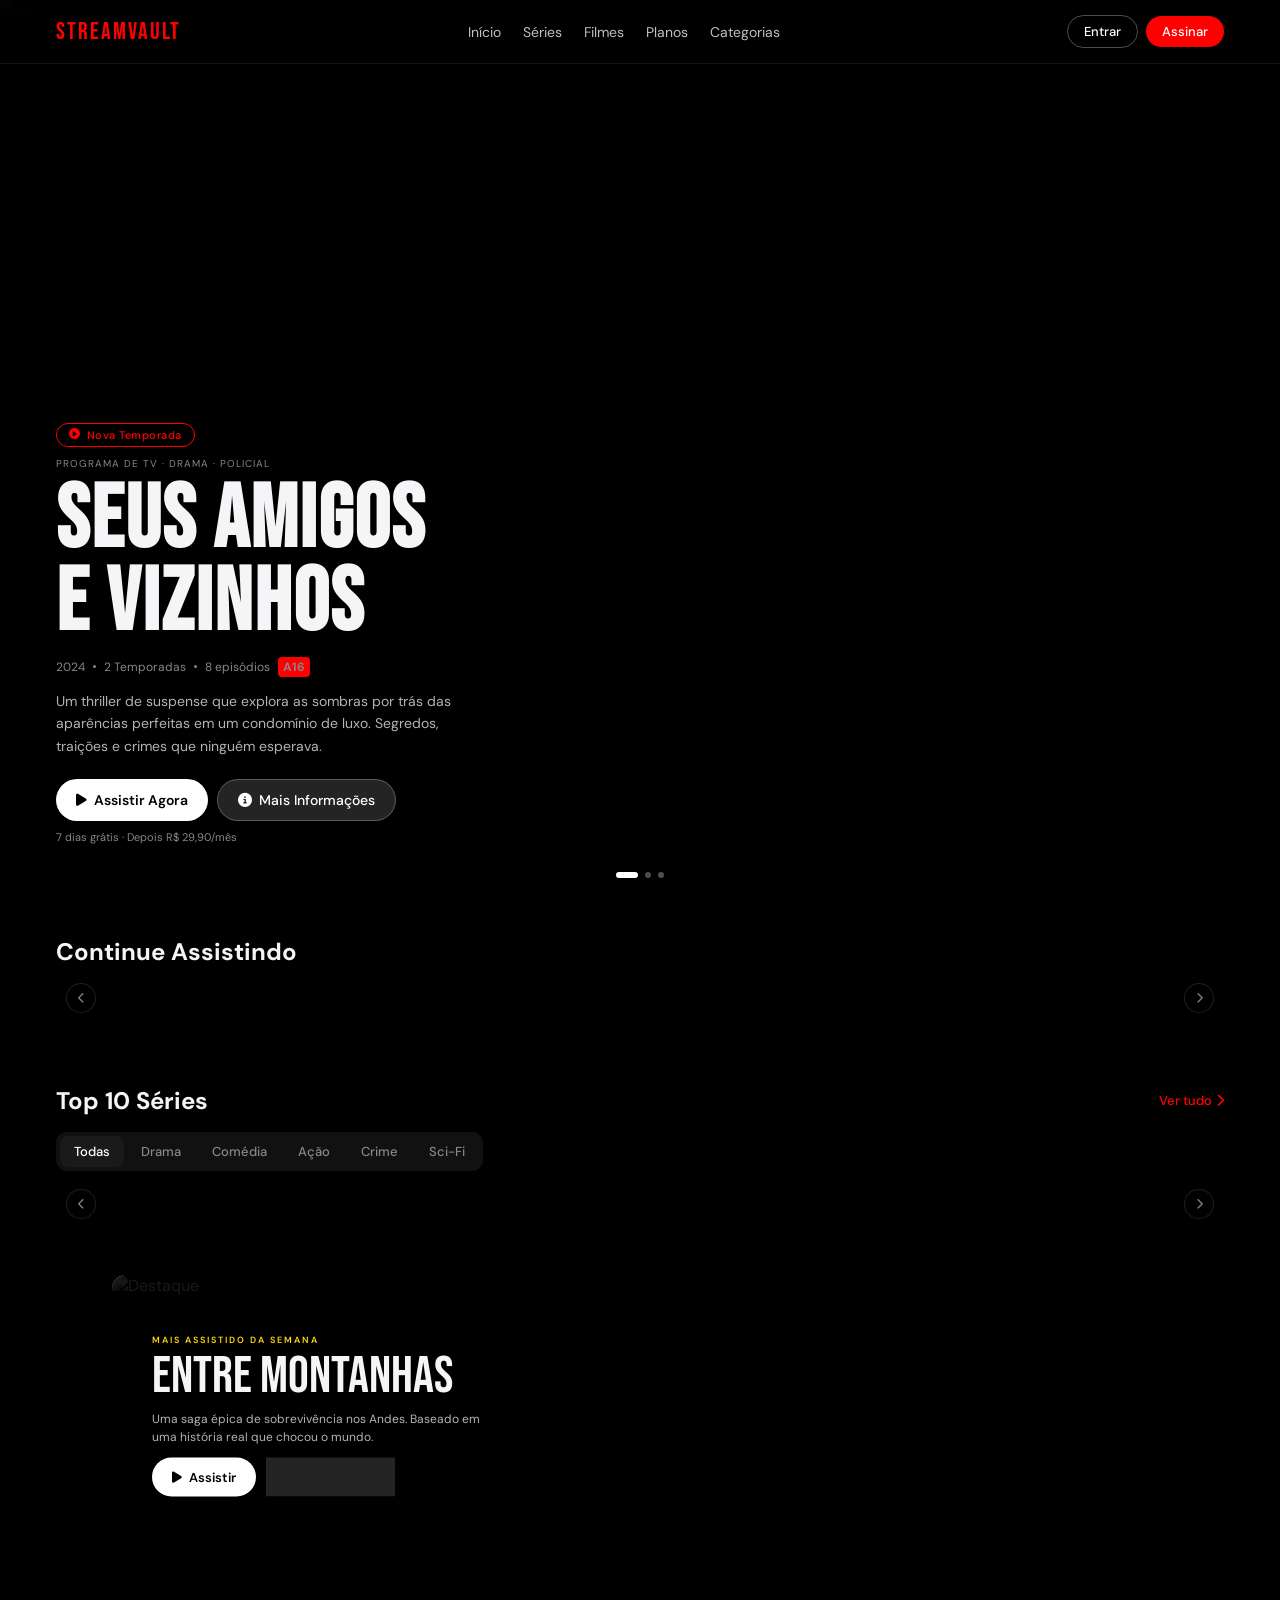
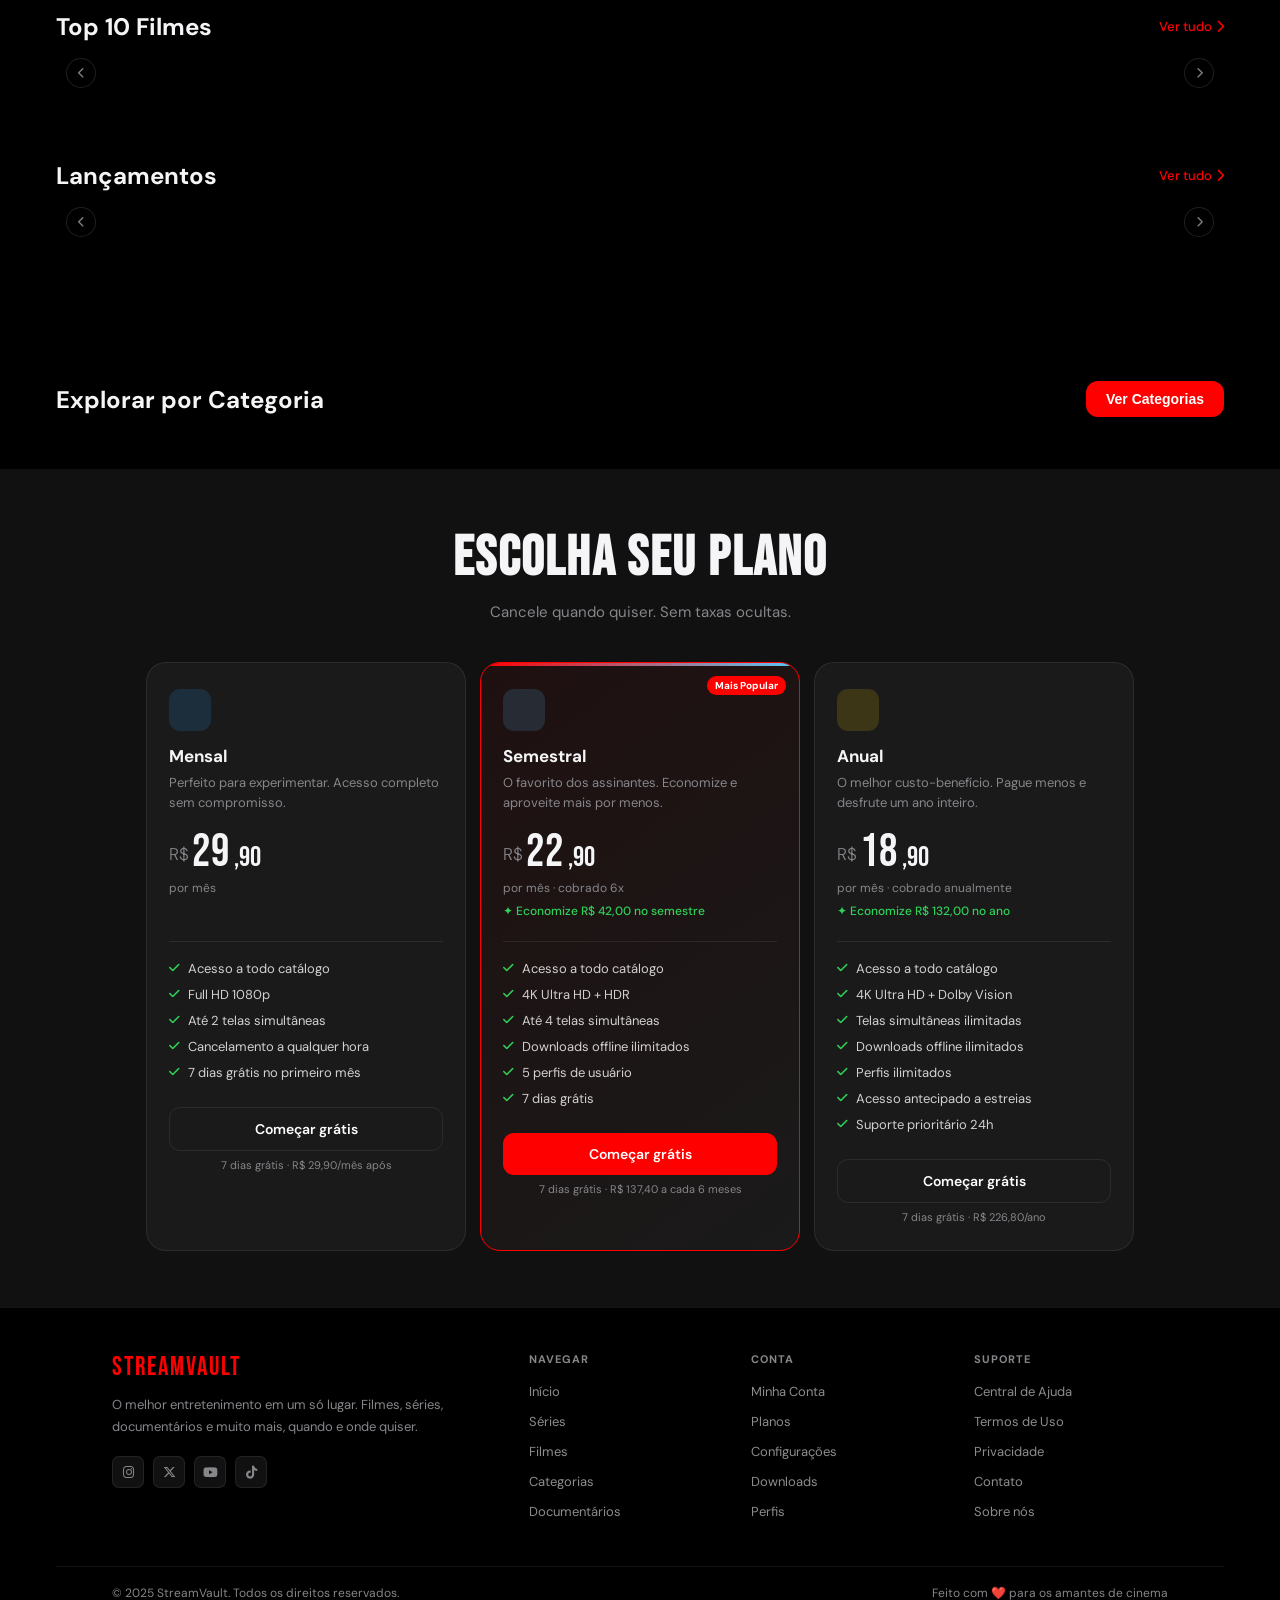
==== commit aded3e9c: "Add files via upload" ====
--- a/index.html
+++ b/index.html
@@ -3,6 +3,7 @@
 <head>
 <meta charset="UTF-8">
 <meta name="viewport" content="width=device-width, initial-scale=1.0, viewport-fit=cover">
+<meta name="viewport" content="width=device-width, initial-scale=1, maximum-scale=1">
 <title>StreamVault — Seu Universo de Entretenimento</title>
 <link href="https://fonts.googleapis.com/css2?family=SF+Pro+Display:wght@300;400;600;700&family=Bebas+Neue&family=DM+Sans:ital,wght@0,300;0,400;0,500;0,700;1,300&display=swap" rel="stylesheet">
 <link rel="stylesheet" href="https://cdnjs.cloudflare.com/ajax/libs/font-awesome/6.5.0/css/all.min.css">
@@ -40,6 +41,28 @@
     width: 18px; height: 18px; display: none; align-items: center;
     justify-content: center; color: #000; font-size: 10px; cursor: pointer;
   }
+
+.btn-vermelho {
+  display: inline-block;
+  padding: 10px 20px;         /* Diminuído de 10px para 4px no topo/base */
+  background-color: #ff0000; 
+  color: #ffffff;            
+  text-decoration: none;     
+  border-radius: 12px;       
+  font-family: sans-serif;   
+  font-size: 14px;           /* Fonte levemente menor para acompanhar a finura */
+  font-weight: bold;
+  transition: background 0.3s ease;
+}
+
+.btn-vermelho:hover {
+  background-color: #cc0000;
+}
+
+.btn-vermelho i {
+  margin-left: 8px;
+  font-size: 12px;           /* Ícone acompanhando a proporção */
+}
   .search-results-dropdown {
     position: absolute; top: calc(100% + 6px); left: 0; right: 0;
     background: var(--surface); border: 1px solid var(--border);
@@ -320,9 +343,6 @@
 <!-- MINI CARDS — adicionados recentemente -->
 <section>
   <div class="container">
-    <div class="section-header">
-      <h2 class="section-title">⚡ Adicionados Esta Semana</h2>
-    </div>
     <div class="mini-cards-grid" id="miniCardsGrid"></div>
   </div>
 </section>
@@ -332,7 +352,8 @@
   <div class="container">
     <div class="section-header">
       <h2 class="section-title">Explorar por Categoria</h2>
-      <a href="categoria.html" class="section-more">Ver catálogo completo <i class="fa-solid fa-chevron-right"></i></a>
+     <a href="categoria.html" class="btn-vermelho">Ver Categorias
+</a>
     </div>
     <div class="categories-grid" id="catGrid"></div>
   </div>
@@ -531,12 +552,7 @@
 </div>
 
 <!-- NOTIFICATION -->
-<div class="notif-bar" id="notifBar">
-  <div class="notif-icon"><i class="fa-solid fa-bell"></i></div>
-  <div class="notif-text">
-    <strong id="notifTitle">Novo episódio disponível!</strong>
-    <p id="notifDesc">Seus Amigos e Vizinhos · Temp. 2 Ep. 1</p>
-  </div>
+
 </div>
 </body>
 <script>
--- a/style.css
+++ b/style.css
@@ -490,12 +490,8 @@
   border-radius: var(--radius); overflow: hidden;
   cursor: pointer; position: relative;
   background: var(--surface); scroll-snap-align: start;
-  transition: transform 0.25s, box-shadow 0.25s;
-  border: 1px solid transparent;
 }
 .card:hover {
-  transform: translateY(-5px) scale(1.02);
-  box-shadow: 0 18px 44px rgba(0,0,0,0.7);
   border-color: red; z-index: 10;
 }
 .card-poster { width: 100%; aspect-ratio: 2/3; object-fit: cover; }
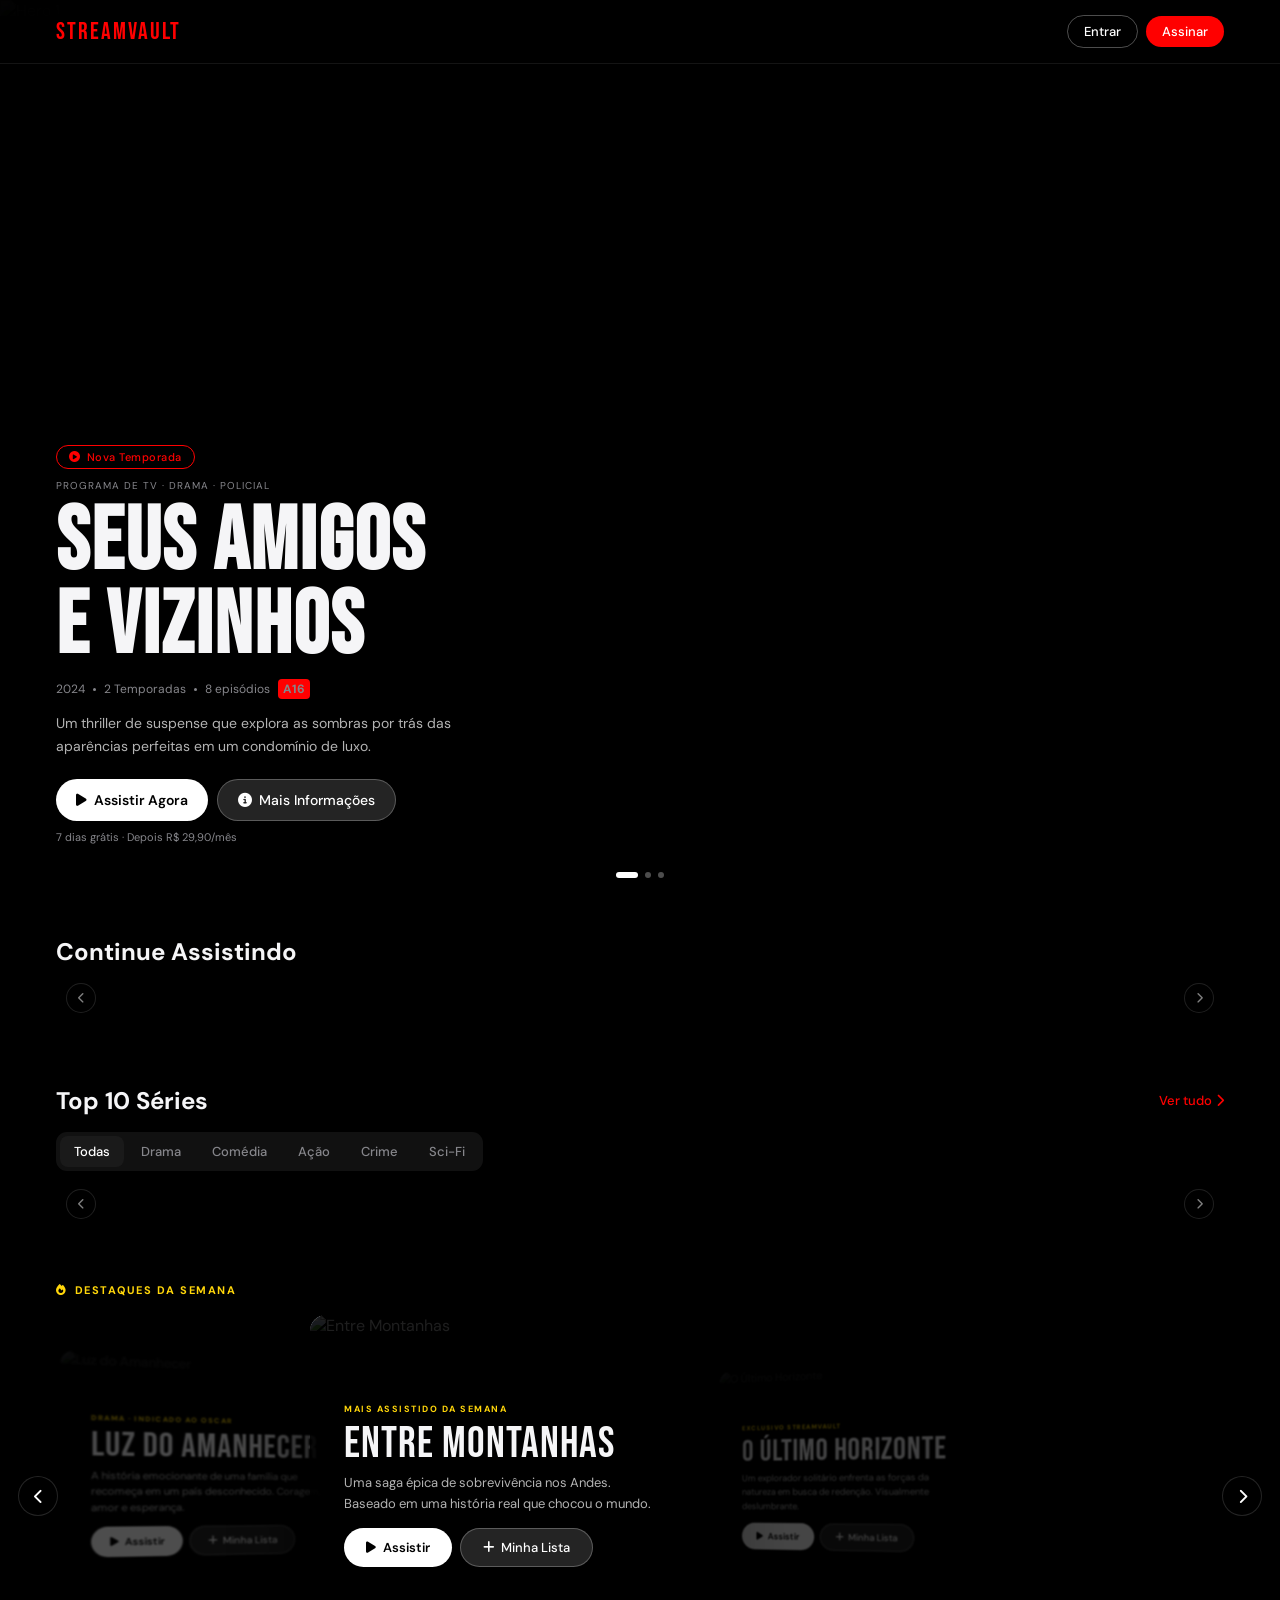
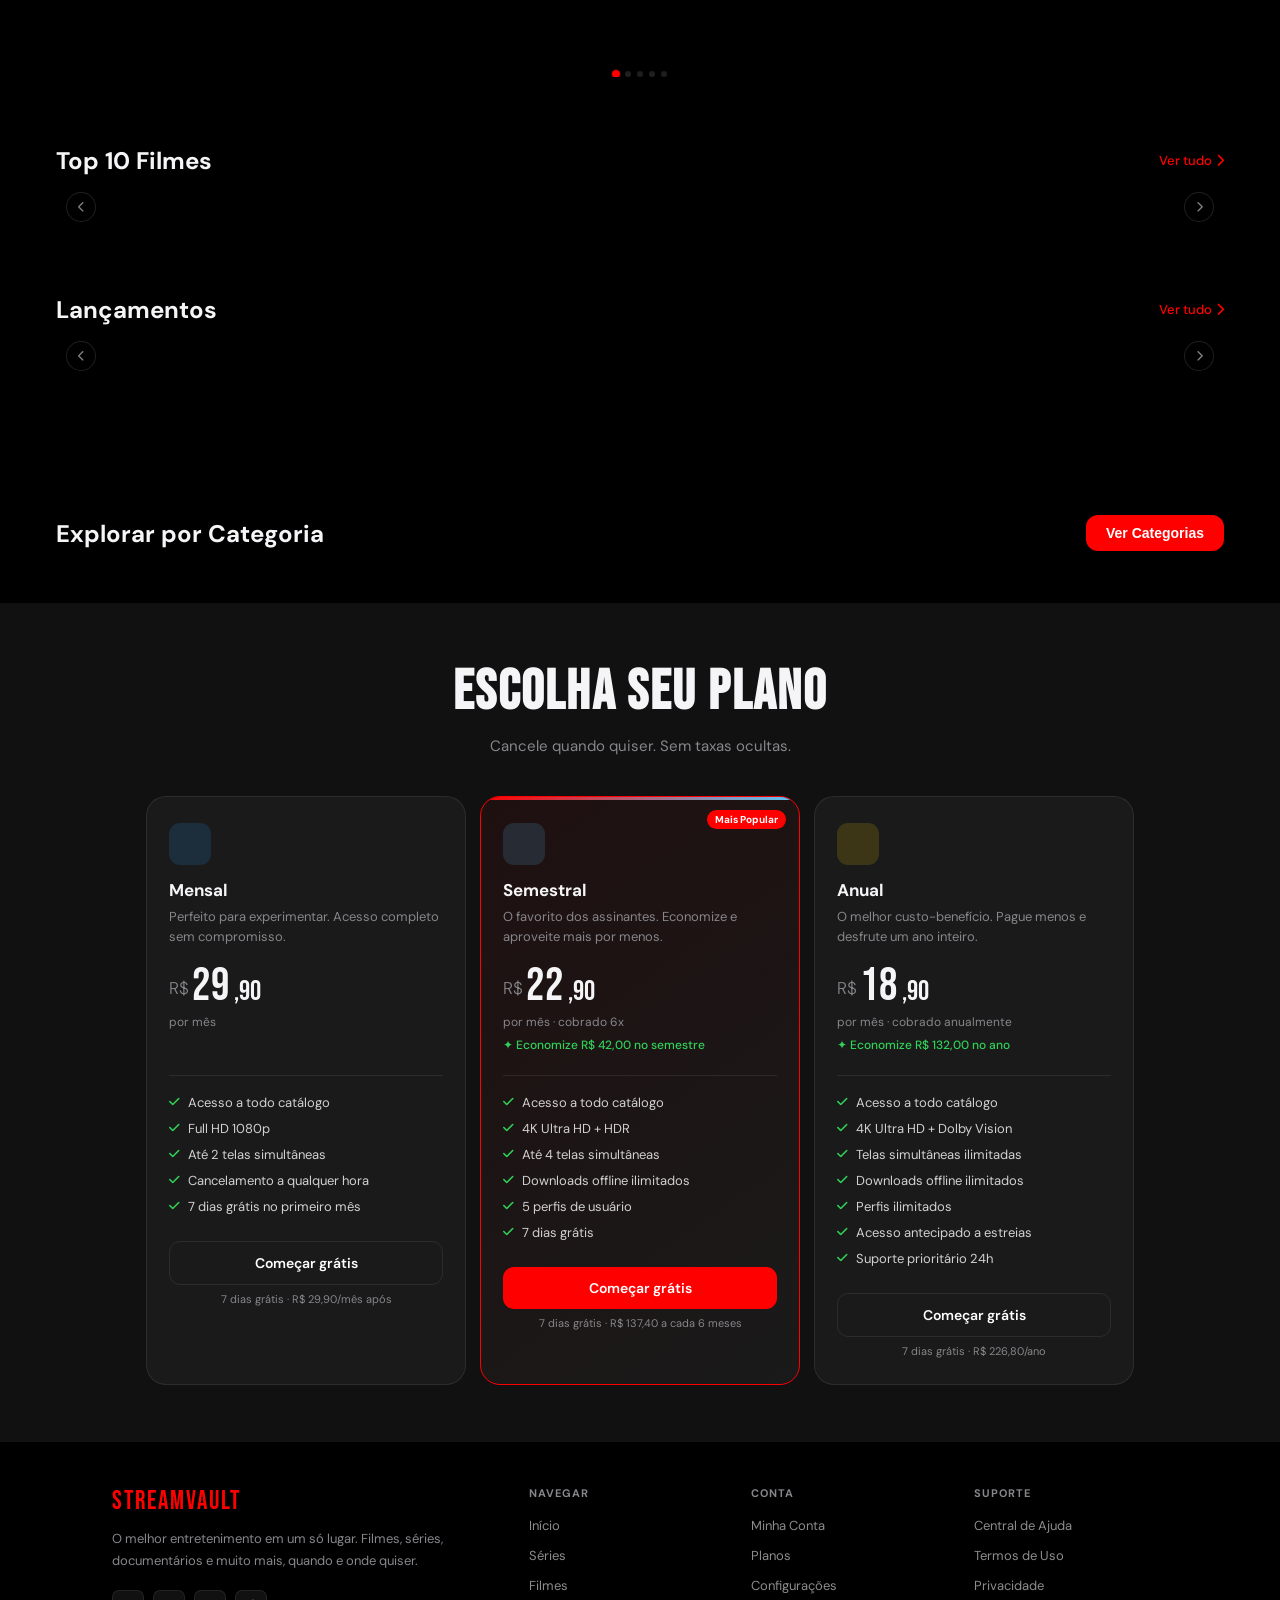
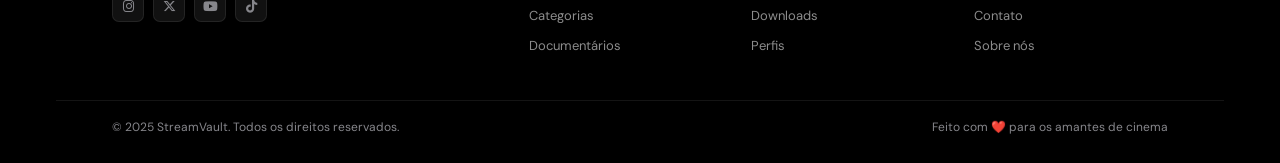
==== commit 861f61e5: "Add files via upload" ====
--- a/index.html
+++ b/index.html
@@ -3,213 +3,21 @@
 <head>
 <meta charset="UTF-8">
 <meta name="viewport" content="width=device-width, initial-scale=1.0, viewport-fit=cover">
-<meta name="viewport" content="width=device-width, initial-scale=1, maximum-scale=1">
 <title>StreamVault — Seu Universo de Entretenimento</title>
-<link href="https://fonts.googleapis.com/css2?family=SF+Pro+Display:wght@300;400;600;700&family=Bebas+Neue&family=DM+Sans:ital,wght@0,300;0,400;0,500;0,700;1,300&display=swap" rel="stylesheet">
+<link href="https://fonts.googleapis.com/css2?family=Bebas+Neue&family=DM+Sans:ital,wght@0,300;0,400;0,500;0,700;1,300&display=swap" rel="stylesheet">
 <link rel="stylesheet" href="https://cdnjs.cloudflare.com/ajax/libs/font-awesome/6.5.0/css/all.min.css">
 <link rel="stylesheet" href="style.css">
-<style>
-  /* ===== SEARCH BAR MOBILE ===== */
-  .search-bar-mobile {
-    display: none;
-    position: sticky;
-    top: 64px;
-    z-index: 998;
-    padding: 10px 16px;
-    background: rgba(0,0,0,0.92);
-    backdrop-filter: blur(20px);
-    -webkit-backdrop-filter: blur(20px);
-    border-bottom: 1px solid var(--border);
-  }
-  .search-input-wrap { position: relative; width: 100%; }
-  .search-input-wrap .si-icon {
-    position: absolute; left: 14px; top: 50%; transform: translateY(-50%);
-    color: var(--muted); font-size: 15px; pointer-events: none; transition: color 0.2s;
-  }
-  .search-input-wrap input {
-    width: 100%; padding: 11px 42px 11px 42px;
-    background: var(--surface2); border: 1px solid var(--border);
-    border-radius: 12px; color: #fff; font-size: 15px;
-    font-family: 'DM Sans', sans-serif; outline: none;
-    transition: border-color 0.2s, background 0.2s;
-  }
-  .search-input-wrap input::placeholder { color: var(--muted); }
-  .search-input-wrap input:focus { border-color: red; background: #1c1c1e; }
-  .search-clear {
-    position: absolute; right: 12px; top: 50%; transform: translateY(-50%);
-    background: var(--muted); border: none; border-radius: 50%;
-    width: 18px; height: 18px; display: none; align-items: center;
-    justify-content: center; color: #000; font-size: 10px; cursor: pointer;
-  }
-
-.btn-vermelho {
-  display: inline-block;
-  padding: 10px 20px;         /* Diminuído de 10px para 4px no topo/base */
-  background-color: #ff0000; 
-  color: #ffffff;            
-  text-decoration: none;     
-  border-radius: 12px;       
-  font-family: sans-serif;   
-  font-size: 14px;           /* Fonte levemente menor para acompanhar a finura */
-  font-weight: bold;
-  transition: background 0.3s ease;
-}
-
-.btn-vermelho:hover {
-  background-color: #cc0000;
-}
-
-.btn-vermelho i {
-  margin-left: 8px;
-  font-size: 12px;           /* Ícone acompanhando a proporção */
-}
-  .search-results-dropdown {
-    position: absolute; top: calc(100% + 6px); left: 0; right: 0;
-    background: var(--surface); border: 1px solid var(--border);
-    border-radius: 14px; overflow: hidden; max-height: 340px;
-    overflow-y: auto; z-index: 9999; display: none;
-    box-shadow: 0 20px 60px rgba(0,0,0,0.85);
-  }
-  .search-results-dropdown.open { display: block; }
-  .search-result-item {
-    display: flex; align-items: center; gap: 12px; padding: 10px 14px;
-    cursor: pointer; transition: background 0.15s;
-    border-bottom: 1px solid var(--border);
-  }
-  .search-result-item:last-child { border-bottom: none; }
-  .search-result-item:hover { background: var(--surface2); }
-  .search-result-img { width: 40px; height: 56px; border-radius: 7px; object-fit: cover; flex-shrink: 0; }
-  .search-result-info { flex: 1; min-width: 0; }
-  .search-result-title { font-size: 14px; font-weight: 600; white-space: nowrap; overflow: hidden; text-overflow: ellipsis; }
-  .search-result-meta { font-size: 12px; color: var(--muted); margin-top: 2px; }
-
-
-
-  /* Desktop search overlay */
-  .search-overlay {
-    position: fixed; inset: 0; background: rgba(0,0,0,0.88);
-    backdrop-filter: blur(16px); z-index: 1500;
-    display: flex; flex-direction: column; align-items: center;
-    padding-top: 120px; opacity: 0; pointer-events: none; transition: opacity 0.25s;
-  }
-  .search-overlay.open { opacity: 1; pointer-events: all; }
-  .search-overlay-inner { width: 100%; max-width: 640px; padding: 0 24px; position: relative; }
-  .search-overlay-close {
-    position: absolute; top: -60px; right: 24px; background: none;
-    border: none; color: var(--muted); font-size: 22px; cursor: pointer; transition: color 0.2s;
-  }
-  .search-overlay-close:hover { color: #fff; }
-  .search-overlay input {
-    width: 100%; padding: 18px 20px 18px 52px;
-    background: var(--surface2); border: 1px solid var(--border);
-    border-radius: 16px; color: #fff; font-size: 18px;
-    font-family: 'DM Sans', sans-serif; outline: none; transition: border-color 0.2s;
-  }
-  .search-overlay input:focus { border-color: red; }
-  .search-overlay-icon { position: absolute; left: 40px; top: 50%; transform: translateY(-50%); color: var(--muted); font-size: 18px; pointer-events: none; }
-  .search-overlay-results {
-    margin-top: 16px; background: var(--surface); border: 1px solid var(--border);
-    border-radius: 16px; overflow: hidden; max-height: 380px; overflow-y: auto; display: none;
-  }
-  .search-overlay-results.open { display: block; }
-
-  /* ===== CAST IN MODAL ===== */
-  .modal-cast-section { margin-top: 20px; }
-  .modal-section-label {
-    font-size: 11px; color: var(--muted); text-transform: uppercase;
-    letter-spacing: 1px; margin-bottom: 14px;
-  }
-  .cast-scroll { display: flex; gap: 12px; overflow-x: auto; padding-bottom: 8px; scrollbar-width: none; }
-  .cast-scroll::-webkit-scrollbar { display: none; }
-  .cast-item { flex: 0 0 auto; text-align: center; width: 72px; }
-  .cast-avatar {
-    width: 64px; height: 64px; border-radius: 50%; object-fit: cover;
-    display: block; margin: 0 auto 6px; border: 2px solid var(--border); transition: border-color 0.2s;
-  }
-  .cast-item:hover .cast-avatar { border-color: red; }
-  .cast-name { font-size: 11px; color: rgba(255,255,255,0.85); line-height: 1.3; font-weight: 500; }
-  .cast-role { font-size: 10px; color: var(--muted); margin-top: 2px; }
-
-  /* ===== TRAILER BUTTON ===== */
-  .btn-trailer {
-    display: flex; align-items: center; gap: 8px; padding: 12px 20px;
-    background: #ff0000; color: #fff; border: none; border-radius: 980px;
-    font-size: 14px; font-weight: 600; cursor: pointer; transition: all 0.2s; text-decoration: none;
-  }
-  .btn-trailer:hover { background: #cc0000; transform: scale(1.03); }
-
-  /* ===== EXTRA ROWS ===== */
-  .extra-rows-section { padding-top: 0; }
-
-  /* Modal body scroll */
-  .modal-body { max-height: 440px; overflow-y: auto; }
-  .modal-body::-webkit-scrollbar { width: 4px; }
-  .modal-body::-webkit-scrollbar-thumb { background: var(--border); border-radius: 4px; }
-
-  /* Extended modal info grid */
-  .modal-info-grid { grid-template-columns: repeat(3, 1fr) !important; gap: 14px; }
-
-  /* Modal actions flex wrap */
-  .modal-actions { flex-wrap: wrap; }
-
-  @media (max-width: 768px) {
-    .search-bar-mobile { display: block; }
-    .modal-info-grid { grid-template-columns: 1fr 1fr !important; }
-
-  }
-  @media (min-width: 769px) {
-    .search-bar-mobile { display: none !important; }
-  }
-</style>
 </head>
-
 <body>
-
-<!-- NAVBAR -->
-<nav id="navbar">
+<header id="navbar">
   <span class="nav-logo">StreamVault</span>
-  <ul class="nav-links">
-    <li><a href="#home">Início</a></li>
-    <li><a href="#series">Séries</a></li>
-    <li><a href="#filmes">Filmes</a></li>
-    <li><a href="#plans">Planos</a></li>
-    <li><a href="categoria.html">Categorias</a></li>
-  </ul>
   <div class="nav-actions">
-    <button class="nav-menu-btn" onclick="toggleDrawer()" aria-label="Menu">
-      <i class="fa-solid fa-bars" id="menuIcon"></i>
-    </button>
     <a href="#" class="btn-nav btn-outline">Entrar</a>
     <a href="#plans" class="btn-nav btn-primary">Assinar</a>
   </div>
-</nav>
-
-<!-- DRAWER MOBILE -->
-<nav class="nav-drawer" id="navDrawer">
-  <a href="#home" onclick="closeDrawer()">Início</a>
-  <a href="#series" onclick="closeDrawer()">Séries</a>
-  <a href="#filmes" onclick="closeDrawer()">Filmes</a>
-  <a href="#plans" onclick="closeDrawer()">Planos</a>
-  <a href="#categorias" onclick="closeDrawer()">Categorias</a>
-</nav>
-
-
-
-<!-- DESKTOP SEARCH OVERLAY -->
-<div class="search-overlay" id="searchOverlay" onclick="closeSearchOverlayOnBg(event)">
-  <div class="search-overlay-inner">
-    <div style="position:relative;">
-      <i class="fa-solid fa-magnifying-glass search-overlay-icon"></i>
-      <input type="text" id="desktopSearchInput" placeholder="Buscar filmes, séries, gêneros..."
-        oninput="handleSearchInput(this.value,'desktopDropdown',null)" autocomplete="off" />
-    </div>
-    <div class="search-overlay-results" id="desktopDropdown"></div>
-  </div>
-</div>
-
-
-
-<!-- HERO -->
+</header>
+
+<!-- ═══════════════════════════════════════════ HERO ═══ -->
 <section class="hero" id="home">
   <div class="hero-slides" id="heroSlides">
     <div class="hero-slide active">
@@ -232,7 +40,7 @@
       <span class="dot"></span><span>8 episódios</span><span class="rating-badge">A16</span>
     </div>
     <p class="hero-desc fade-up fade-up-delay-3" id="heroDesc">
-      Um thriller de suspense que explora as sombras por trás das aparências perfeitas em um condomínio de luxo. Segredos, traições e crimes que ninguém esperava.
+      Um thriller de suspense que explora as sombras por trás das aparências perfeitas em um condomínio de luxo.
     </p>
     <div class="hero-actions fade-up fade-up-delay-4">
       <a href="#" class="btn-hero-main" onclick="openModal(0);return false;">
@@ -250,10 +58,10 @@
     <div class="hero-dot" onclick="goToSlide(2)"></div>
   </div>
 </section>
-<div id="searchResults" style="display: none; margin-bottom: 40px;">
-    </div>
-
-<!-- CONTINUE WATCHING -->
+
+<div id="searchResults" style="display:none;margin-bottom:40px;"></div>
+
+<!-- ═══════════════════════════ CONTINUE WATCHING ═══ -->
 <section id="continue">
   <div class="container">
     <div class="section-header">
@@ -267,7 +75,7 @@
   </div>
 </section>
 
-<!-- TOP 10 SERIES -->
+<!-- ═══════════════════════════════ TOP 10 SÉRIES ═══ -->
 <section id="series">
   <div class="container">
     <div class="section-header">
@@ -290,27 +98,96 @@
   </div>
 </section>
 
-<!-- FEATURED BANNER -->
-<div class="container" style="padding-top:20px;padding-bottom:20px;">
-  <div class="featured-banner" onclick="openModal(3)">
-    <img src="https://images.unsplash.com/photo-1594909122845-11baa439b7bf?w=1200&q=80" alt="Destaque">
-    <div class="featured-banner-content">
-      <div class="featured-label">Mais Assistido da Semana</div>
-      <div class="featured-title">ENTRE MONTANHAS</div>
-      <p class="featured-desc">Uma saga épica de sobrevivência nos Andes. Baseado em uma história real que chocou o mundo.</p>
-      <div style="display:flex;gap:10px;flex-wrap:wrap;">
-        <a href="#" class="btn-hero-main" style="font-size:13px;padding:10px 20px;" onclick="openModal(3);return false;">
-          <i class="fa-solid fa-play"></i> Assistir
-        </a>
-        <a href="#" class="btn-hero-sec" style="font-size:13px;padding:10px 20px;">
-          <i class="fa-solid fa-plus"></i> Minha Lista
-        </a>
-      </div>
+<!-- ═════════════════════════ FEATURED BANNER — CARROSSEL 3D ═══ -->
+<div class="carousel-3d-section">
+  <div class="carousel-3d-label"><i class="fa-solid fa-fire"></i> Destaques da Semana</div>
+  <div class="carousel-3d-stage" id="carousel3dStage">
+    <div class="carousel-3d-track" id="carousel3dTrack">
+
+      <div class="c3d-slide" data-index="0">
+        <img src="https://images.unsplash.com/photo-1594909122845-11baa439b7bf?w=1200&q=80" alt="Entre Montanhas">
+        <div class="c3d-overlay"></div>
+        <div class="c3d-content">
+          <div class="c3d-badge">Mais Assistido da Semana</div>
+          <div class="c3d-title">ENTRE MONTANHAS</div>
+          <p class="c3d-desc">Uma saga épica de sobrevivência nos Andes. Baseado em uma história real que chocou o mundo.</p>
+          <div class="c3d-actions">
+            <a href="#" class="btn-hero-main" style="font-size:13px;padding:10px 22px;" onclick="openModal(3);return false;"><i class="fa-solid fa-play"></i> Assistir</a>
+            <a href="#" class="btn-hero-sec" style="font-size:13px;padding:10px 22px;"><i class="fa-solid fa-plus"></i> Minha Lista</a>
+          </div>
+        </div>
+      </div>
+
+      <div class="c3d-slide" data-index="1">
+        <img src="https://images.unsplash.com/photo-1518676590629-3dcbd9c5a5c9?w=1200&q=80" alt="O Último Horizonte">
+        <div class="c3d-overlay"></div>
+        <div class="c3d-content">
+          <div class="c3d-badge">Exclusivo StreamVault</div>
+          <div class="c3d-title">O ÚLTIMO HORIZONTE</div>
+          <p class="c3d-desc">Um explorador solitário enfrenta as forças da natureza em busca de redenção. Visualmente deslumbrante.</p>
+          <div class="c3d-actions">
+            <a href="#" class="btn-hero-main" style="font-size:13px;padding:10px 22px;"><i class="fa-solid fa-play"></i> Assistir</a>
+            <a href="#" class="btn-hero-sec" style="font-size:13px;padding:10px 22px;"><i class="fa-solid fa-plus"></i> Minha Lista</a>
+          </div>
+        </div>
+      </div>
+
+      <div class="c3d-slide" data-index="2">
+        <img src="https://images.unsplash.com/photo-1534972195531-d756b9bfa9f2?w=1200&q=80" alt="Neon City">
+        <div class="c3d-overlay"></div>
+        <div class="c3d-content">
+          <div class="c3d-badge">Estreia · Sci-Fi</div>
+          <div class="c3d-title">NEON CITY</div>
+          <p class="c3d-desc">Em 2087, um detetive persegue uma IA fugitiva pelas ruas de uma metrópole cyberpunk. Ação sem parar.</p>
+          <div class="c3d-actions">
+            <a href="#" class="btn-hero-main" style="font-size:13px;padding:10px 22px;"><i class="fa-solid fa-play"></i> Assistir</a>
+            <a href="#" class="btn-hero-sec" style="font-size:13px;padding:10px 22px;"><i class="fa-solid fa-plus"></i> Minha Lista</a>
+          </div>
+        </div>
+      </div>
+
+      <div class="c3d-slide" data-index="3">
+        <img src="https://images.unsplash.com/photo-1440404653325-ab127d49abc1?w=1200&q=80" alt="Sombras do Passado">
+        <div class="c3d-overlay"></div>
+        <div class="c3d-content">
+          <div class="c3d-badge">Thriller · Premiado</div>
+          <div class="c3d-title">SOMBRAS DO PASSADO</div>
+          <p class="c3d-desc">Um crime não resolvido de 30 anos volta à tona quando novas evidências surgem em uma pequena cidade.</p>
+          <div class="c3d-actions">
+            <a href="#" class="btn-hero-main" style="font-size:13px;padding:10px 22px;"><i class="fa-solid fa-play"></i> Assistir</a>
+            <a href="#" class="btn-hero-sec" style="font-size:13px;padding:10px 22px;"><i class="fa-solid fa-plus"></i> Minha Lista</a>
+          </div>
+        </div>
+      </div>
+
+      <div class="c3d-slide" data-index="4">
+        <img src="https://images.unsplash.com/photo-1485846234645-a62644f84728?w=1200&q=80" alt="Luz do Amanhecer">
+        <div class="c3d-overlay"></div>
+        <div class="c3d-content">
+          <div class="c3d-badge">Drama · Indicado ao Oscar</div>
+          <div class="c3d-title">LUZ DO AMANHECER</div>
+          <p class="c3d-desc">A história emocionante de uma família que recomeça em um país desconhecido. Coragem, amor e esperança.</p>
+          <div class="c3d-actions">
+            <a href="#" class="btn-hero-main" style="font-size:13px;padding:10px 22px;"><i class="fa-solid fa-play"></i> Assistir</a>
+            <a href="#" class="btn-hero-sec" style="font-size:13px;padding:10px 22px;"><i class="fa-solid fa-plus"></i> Minha Lista</a>
+          </div>
+        </div>
+      </div>
+
+    </div>
+    <button class="c3d-arrow c3d-prev" onclick="carousel3dMove(-1)"><i class="fa-solid fa-chevron-left"></i></button>
+    <button class="c3d-arrow c3d-next" onclick="carousel3dMove(1)"><i class="fa-solid fa-chevron-right"></i></button>
+    <div class="c3d-dots" id="c3dDots">
+      <div class="c3d-dot active" onclick="carousel3dGoto(0)"></div>
+      <div class="c3d-dot" onclick="carousel3dGoto(1)"></div>
+      <div class="c3d-dot" onclick="carousel3dGoto(2)"></div>
+      <div class="c3d-dot" onclick="carousel3dGoto(3)"></div>
+      <div class="c3d-dot" onclick="carousel3dGoto(4)"></div>
     </div>
   </div>
 </div>
 
-<!-- TOP 10 FILMES -->
+<!-- ═══════════════════════════════ TOP 10 FILMES ═══ -->
 <section id="filmes">
   <div class="container">
     <div class="section-header">
@@ -325,7 +202,7 @@
   </div>
 </section>
 
-<!-- LANÇAMENTOS -->
+<!-- ═══════════════════════════════ LANÇAMENTOS ═══ -->
 <section>
   <div class="container">
     <div class="section-header">
@@ -340,26 +217,25 @@
   </div>
 </section>
 
-<!-- MINI CARDS — adicionados recentemente -->
+<!-- ═══════════════════════════════ MINI CARDS ═══ -->
 <section>
   <div class="container">
     <div class="mini-cards-grid" id="miniCardsGrid"></div>
   </div>
 </section>
 
-<!-- CATEGORIAS -->
+<!-- ═══════════════════════════════ CATEGORIAS ═══ -->
 <section id="categorias">
   <div class="container">
     <div class="section-header">
       <h2 class="section-title">Explorar por Categoria</h2>
-     <a href="categoria.html" class="btn-vermelho">Ver Categorias
-</a>
+      <a href="categoria.html" class="btn-vermelho">Ver Categorias</a>
     </div>
     <div class="categories-grid" id="catGrid"></div>
   </div>
 </section>
 
-<!-- PLANS -->
+<!-- ═══════════════════════════════════ PLANOS ═══ -->
 <section id="plans">
   <div class="container">
     <div class="plans-header">
@@ -438,7 +314,7 @@
   </div>
 </section>
 
-<!-- FOOTER -->
+<!-- ═══════════════════════════════════ FOOTER ═══ -->
 <footer>
   <div class="container">
     <div class="footer-grid">
@@ -490,7 +366,7 @@
   </div>
 </footer>
 
-<!-- MODAL -->
+<!-- ═══════════════════════════════════ MODAL ═══ -->
 <div class="modal-overlay" id="modalOverlay" onclick="closeModalOnOverlay(event)">
   <div class="modal">
     <div class="modal-hero">
@@ -524,24 +400,12 @@
       </div>
       <p class="modal-desc" id="modalDesc"></p>
       <div class="modal-info-grid">
-        <div class="modal-info-item">
-          <label>Diretor</label><span id="modalDirector"></span>
-        </div>
-        <div class="modal-info-item">
-          <label>Duração</label><span id="modalDuration"></span>
-        </div>
-        <div class="modal-info-item">
-          <label>Classificação</label><span id="modalRating"></span>
-        </div>
-        <div class="modal-info-item">
-          <label>País</label><span id="modalCountry"></span>
-        </div>
-        <div class="modal-info-item">
-          <label>Idioma</label><span id="modalLanguage"></span>
-        </div>
-        <div class="modal-info-item">
-          <label>Nota</label><span id="modalScore"></span>
-        </div>
+        <div class="modal-info-item"><label>Diretor</label><span id="modalDirector"></span></div>
+        <div class="modal-info-item"><label>Duração</label><span id="modalDuration"></span></div>
+        <div class="modal-info-item"><label>Classificação</label><span id="modalRating"></span></div>
+        <div class="modal-info-item"><label>País</label><span id="modalCountry"></span></div>
+        <div class="modal-info-item"><label>Idioma</label><span id="modalLanguage"></span></div>
+        <div class="modal-info-item"><label>Nota</label><span id="modalScore"></span></div>
       </div>
       <div class="modal-cast-section">
         <div class="modal-section-label">Elenco Principal</div>
@@ -551,31 +415,7 @@
   </div>
 </div>
 
-<!-- NOTIFICATION -->
-
-</div>
+<!-- ═══════════════════════════════════ SCRIPTS ═══ -->
+<script src="script.js"></script>
 </body>
-<script>
-// Tornar cards de categoria clicáveis para categoria.html
-document.addEventListener('DOMContentLoaded', () => {
-  const observer = new MutationObserver(() => {
-    const cards = document.querySelectorAll('#catGrid .cat-card');
-    cards.forEach(card => {
-      if (!card.dataset.linked) {
-        card.dataset.linked = '1';
-        const name = card.querySelector('.cat-card-name');
-        if (name) {
-          const catName = name.textContent.trim();
-          card.addEventListener('click', () => {
-            window.location.href = `categoria.html?categoria=${encodeURIComponent(catName)}`;
-          });
-        }
-      }
-    });
-  });
-  const grid = document.getElementById('catGrid');
-  if (grid) observer.observe(grid, { childList: true });
-});
-</script>
-<script src="script.js"></script>
 </html>
--- a/style.css
+++ b/style.css
@@ -79,8 +79,8 @@
 a { text-decoration: none; color: inherit; }
 button { font-family: inherit; }
 
-/* ===== NAVBAR ===== */
-nav {
+/* ===== HEADER/NAVBAR ===== */
+header {
   position: fixed;
   top: 0; left: 0; right: 0;
   z-index: 999;
@@ -906,6 +906,204 @@
 @media (max-width: 767px) {
   .nav-links { display: none; }
   .nav-menu-btn { display: flex; }
-  nav { padding: 0 var(--section-px); }
+  header { padding: 0 var(--section-px); }
+  section { padding: 28px 0; }
+}
+/* ═══════════════════════════════════ SEARCH MOBILE ═══ */
+.search-bar-mobile {
+  display: none;
+  position: sticky; top: var(--nav-h); z-index: 998;
+  padding: 10px 16px;
+  background: rgba(0,0,0,0.92);
+  backdrop-filter: blur(20px); -webkit-backdrop-filter: blur(20px);
+  border-bottom: 1px solid var(--border);
+}
+.search-input-wrap { position: relative; width: 100%; }
+.search-input-wrap .si-icon {
+  position: absolute; left: 14px; top: 50%; transform: translateY(-50%);
+  color: var(--muted); font-size: 15px; pointer-events: none;
+}
+.search-input-wrap input {
+  width: 100%; padding: 11px 42px 11px 42px;
+  background: var(--surface2); border: 1px solid var(--border);
+  border-radius: 12px; color: #fff; font-size: 15px;
+  font-family: 'DM Sans', sans-serif; outline: none;
+  transition: border-color 0.2s, background 0.2s;
+}
+.search-input-wrap input::placeholder { color: var(--muted); }
+.search-input-wrap input:focus { border-color: red; background: #1c1c1e; }
+.search-clear {
+  position: absolute; right: 12px; top: 50%; transform: translateY(-50%);
+  background: var(--muted); border: none; border-radius: 50%;
+  width: 18px; height: 18px; display: none; align-items: center;
+  justify-content: center; color: #000; font-size: 10px; cursor: pointer;
+}
+.search-results-dropdown {
+  position: absolute; top: calc(100% + 6px); left: 0; right: 0;
+  background: var(--surface); border: 1px solid var(--border);
+  border-radius: 14px; overflow: hidden; max-height: 340px;
+  overflow-y: auto; z-index: 9999; display: none;
+  box-shadow: 0 20px 60px rgba(0,0,0,0.85);
+}
+.search-results-dropdown.open { display: block; }
+.search-result-item {
+  display: flex; align-items: center; gap: 12px; padding: 10px 14px;
+  cursor: pointer; transition: background 0.15s;
+  border-bottom: 1px solid var(--border);
+}
+.search-result-item:last-child { border-bottom: none; }
+.search-result-item:hover { background: var(--surface2); }
+.search-result-img { width: 40px; height: 56px; border-radius: 7px; object-fit: cover; flex-shrink: 0; }
+.search-result-info { flex: 1; min-width: 0; }
+.search-result-title { font-size: 14px; font-weight: 600; white-space: nowrap; overflow: hidden; text-overflow: ellipsis; }
+.search-result-meta { font-size: 12px; color: var(--muted); margin-top: 2px; }
+
+/* ═══════════════════════════════════ CAST / MODAL EXTRAS ═══ */
+.modal-cast-section { margin-top: 20px; }
+.modal-section-label { font-size: 11px; color: var(--muted); text-transform: uppercase; letter-spacing: 1px; margin-bottom: 14px; }
+.cast-scroll { display: flex; gap: 12px; overflow-x: auto; padding-bottom: 8px; scrollbar-width: none; }
+.cast-scroll::-webkit-scrollbar { display: none; }
+.cast-item { flex: 0 0 auto; text-align: center; width: 72px; }
+.cast-avatar { width: 64px; height: 64px; border-radius: 50%; object-fit: cover; display: block; margin: 0 auto 6px; border: 2px solid var(--border); transition: border-color 0.2s; }
+.cast-item:hover .cast-avatar { border-color: red; }
+.cast-name { font-size: 11px; color: rgba(255,255,255,0.85); line-height: 1.3; font-weight: 500; }
+.cast-role { font-size: 10px; color: var(--muted); margin-top: 2px; }
+.btn-trailer { display: flex; align-items: center; gap: 8px; padding: 12px 20px; background: #ff0000; color: #fff; border: none; border-radius: 980px; font-size: 14px; font-weight: 600; cursor: pointer; transition: all 0.2s; text-decoration: none; }
+.btn-trailer:hover { background: #cc0000; transform: scale(1.03); }
+.modal-body { max-height: 440px; overflow-y: auto; }
+.modal-body::-webkit-scrollbar { width: 4px; }
+.modal-body::-webkit-scrollbar-thumb { background: var(--border); border-radius: 4px; }
+.modal-info-grid { grid-template-columns: repeat(3, 1fr) !important; gap: 14px; }
+.modal-actions { flex-wrap: wrap; }
+.btn-vermelho { display: inline-block; padding: 10px 20px; background-color: #ff0000; color: #fff; text-decoration: none; border-radius: 12px; font-family: sans-serif; font-size: 14px; font-weight: bold; transition: background 0.3s ease; }
+.btn-vermelho:hover { background-color: #cc0000; }
+
+/* ═══════════════════════════════ POSTER STRIP ═══ */
+.poster-strip-wrap {
+  position: sticky; top: var(--nav-h); z-index: 990;
+  background: rgba(0,0,0,0.93);
+  backdrop-filter: blur(20px); -webkit-backdrop-filter: blur(20px);
+  border-bottom: 1px solid var(--border);
+  padding: 10px var(--section-px);
+}
+.poster-strip {
+  display: flex; gap: 10px;
+  overflow-x: auto; scrollbar-width: none;
+  scroll-snap-type: x mandatory; -webkit-overflow-scrolling: touch;
+}
+.poster-strip::-webkit-scrollbar { display: none; }
+.poster-item {
+  flex: 0 0 88px; height: 124px;
+  border-radius: 9px; overflow: hidden; position: relative;
+  cursor: pointer; scroll-snap-align: start;
+  border: 1.5px solid transparent;
+  transition: transform 0.25s, border-color 0.25s, box-shadow 0.25s;
+}
+.poster-item:hover {
+  transform: translateY(-5px) scale(1.05);
+  border-color: var(--ac, red);
+  box-shadow: 0 10px 30px rgba(0,0,0,0.75), 0 0 0 1px var(--ac, red);
+}
+.poster-item img { width: 100%; height: 100%; object-fit: cover; transition: transform 0.35s; }
+.poster-item:hover img { transform: scale(1.09); }
+.poster-shine {
+  position: absolute; inset: 0;
+  background: linear-gradient(135deg, rgba(255,255,255,0.11) 0%, transparent 55%);
+  pointer-events: none;
+}
+.poster-info {
+  position: absolute; bottom: 0; left: 0; right: 0;
+  padding: 22px 6px 6px;
+  background: linear-gradient(to top, rgba(0,0,0,0.97) 0%, transparent 100%);
+  display: flex; flex-direction: column; gap: 1px;
+}
+.poster-tag { font-size: 8px; font-weight: 700; letter-spacing: 1.2px; text-transform: uppercase; color: var(--ac, red); }
+.poster-name { font-family: 'Bebas Neue', sans-serif; font-size: 10px; letter-spacing: 0.4px; color: #fff; line-height: 1.1; }
+@media (min-width: 640px)  { .poster-item { flex: 0 0 106px; height: 150px; } }
+@media (min-width: 1024px) { .poster-item { flex: 0 0 118px; height: 168px; } }
+
+/* ═══════════════════════════════ 3D CAROUSEL ═══ */
+.carousel-3d-section { padding: 28px 0 32px; }
+.carousel-3d-label {
+  padding: 0 var(--section-px); margin-bottom: 18px;
+  font-size: 11px; font-weight: 700; letter-spacing: 1.5px; text-transform: uppercase;
+  color: var(--gold); display: flex; align-items: center; gap: 7px;
+}
+.carousel-3d-stage {
+  position: relative; width: 100%;
+  perspective: 1100px; overflow: hidden;
+}
+.carousel-3d-track {
+  display: flex; align-items: center; justify-content: center;
+  position: relative; height: clamp(180px, 30vw, 340px);
+  transform-style: preserve-3d;
+}
+.c3d-slide {
+  position: absolute;
+  width: clamp(270px, 58vw, 660px); height: 100%;
+  border-radius: 16px; overflow: hidden; cursor: pointer;
+  transition: transform 0.65s cubic-bezier(0.25,0.46,0.45,0.94),
+              opacity 0.65s ease, filter 0.65s ease;
+  box-shadow: 0 24px 70px rgba(0,0,0,0.8);
+  will-change: transform, opacity;
+}
+.c3d-slide img { width: 100%; height: 100%; object-fit: cover; pointer-events: none; }
+.c3d-overlay {
+  position: absolute; inset: 0;
+  background: linear-gradient(to right, rgba(0,0,0,0.88) 28%, rgba(0,0,0,0.1) 72%);
+}
+.c3d-content {
+  position: absolute; inset: 0; z-index: 2;
+  padding: clamp(14px, 3vw, 34px);
+  display: flex; flex-direction: column; justify-content: center;
+  max-width: 58%;
+}
+.c3d-badge { font-size: 9px; font-weight: 700; letter-spacing: 1.5px; text-transform: uppercase; color: var(--gold); margin-bottom: 7px; }
+.c3d-title { font-family: 'Bebas Neue', sans-serif; font-size: clamp(20px, 4vw, 44px); line-height: 1; letter-spacing: 1px; margin-bottom: 7px; }
+.c3d-desc { font-size: clamp(10px, 1.2vw, 13px); color: rgba(255,255,255,0.7); line-height: 1.55; margin-bottom: 14px; display: -webkit-box; -webkit-line-clamp: 3; -webkit-box-orient: vertical; overflow: hidden; }
+.c3d-actions { display: flex; gap: 8px; flex-wrap: wrap; }
+.c3d-slide.is-active { z-index: 10; }
+.c3d-slide.is-side  { z-index: 5; }
+.c3d-slide.is-far   { z-index: 1; }
+.c3d-arrow {
+  position: absolute; top: 50%; transform: translateY(-50%); z-index: 20;
+  width: 40px; height: 40px; border-radius: 50%;
+  background: rgba(0,0,0,0.6); border: 1px solid rgba(255,255,255,0.14);
+  color: #fff; font-size: 15px; cursor: pointer;
+  display: flex; align-items: center; justify-content: center;
+  backdrop-filter: blur(8px); transition: background 0.2s, transform 0.2s;
+}
+.c3d-arrow:hover { background: rgba(200,0,0,0.75); transform: translateY(-50%) scale(1.1); }
+.c3d-prev { left: clamp(8px, 2vw, 18px); }
+.c3d-next { right: clamp(8px, 2vw, 18px); }
+.c3d-dots { display: flex; gap: 6px; justify-content: center; margin-top: 16px; }
+.c3d-dot { width: 6px; height: 6px; border-radius: 50%; background: rgba(255,255,255,0.22); cursor: pointer; transition: background 0.3s, transform 0.3s; }
+.c3d-dot.active { background: red; transform: scale(1.4); }
+@media (max-width: 600px) {
+  .c3d-content { max-width: 74%; }
+  .c3d-desc { -webkit-line-clamp: 2; }
+  .c3d-actions .btn-hero-sec { display: none; }
+}
+
+/* ═══════════════════════════════════ MOBILE ═══ */
+@media (max-width: 768px) {
+  .search-bar-mobile { display: block; }
+  .modal-info-grid { grid-template-columns: 1fr 1fr !important; }
+}
+@media (min-width: 769px) {
+  .search-bar-mobile { display: none !important; }
+}
+@media (max-width: 479px) {
+  .btn-hero-main, .btn-hero-sec { padding: 10px 16px; font-size: 13px; }
+  .notif-bar { left: 12px; right: 12px; max-width: none; bottom: 14px; }
+  .footer-grid { grid-template-columns: 1fr; }
+  .footer-bottom { flex-direction: column; align-items: flex-start; }
+  .modal { border-radius: 14px 14px 0 0; max-height: 96svh; }
+  .modal-overlay { align-items: flex-end; padding: 0; }
+}
+@media (max-width: 767px) {
+  .nav-links { display: none; }
+  .nav-menu-btn { display: flex; }
+  header { padding: 0 var(--section-px); }
   section { padding: 28px 0; }
 }
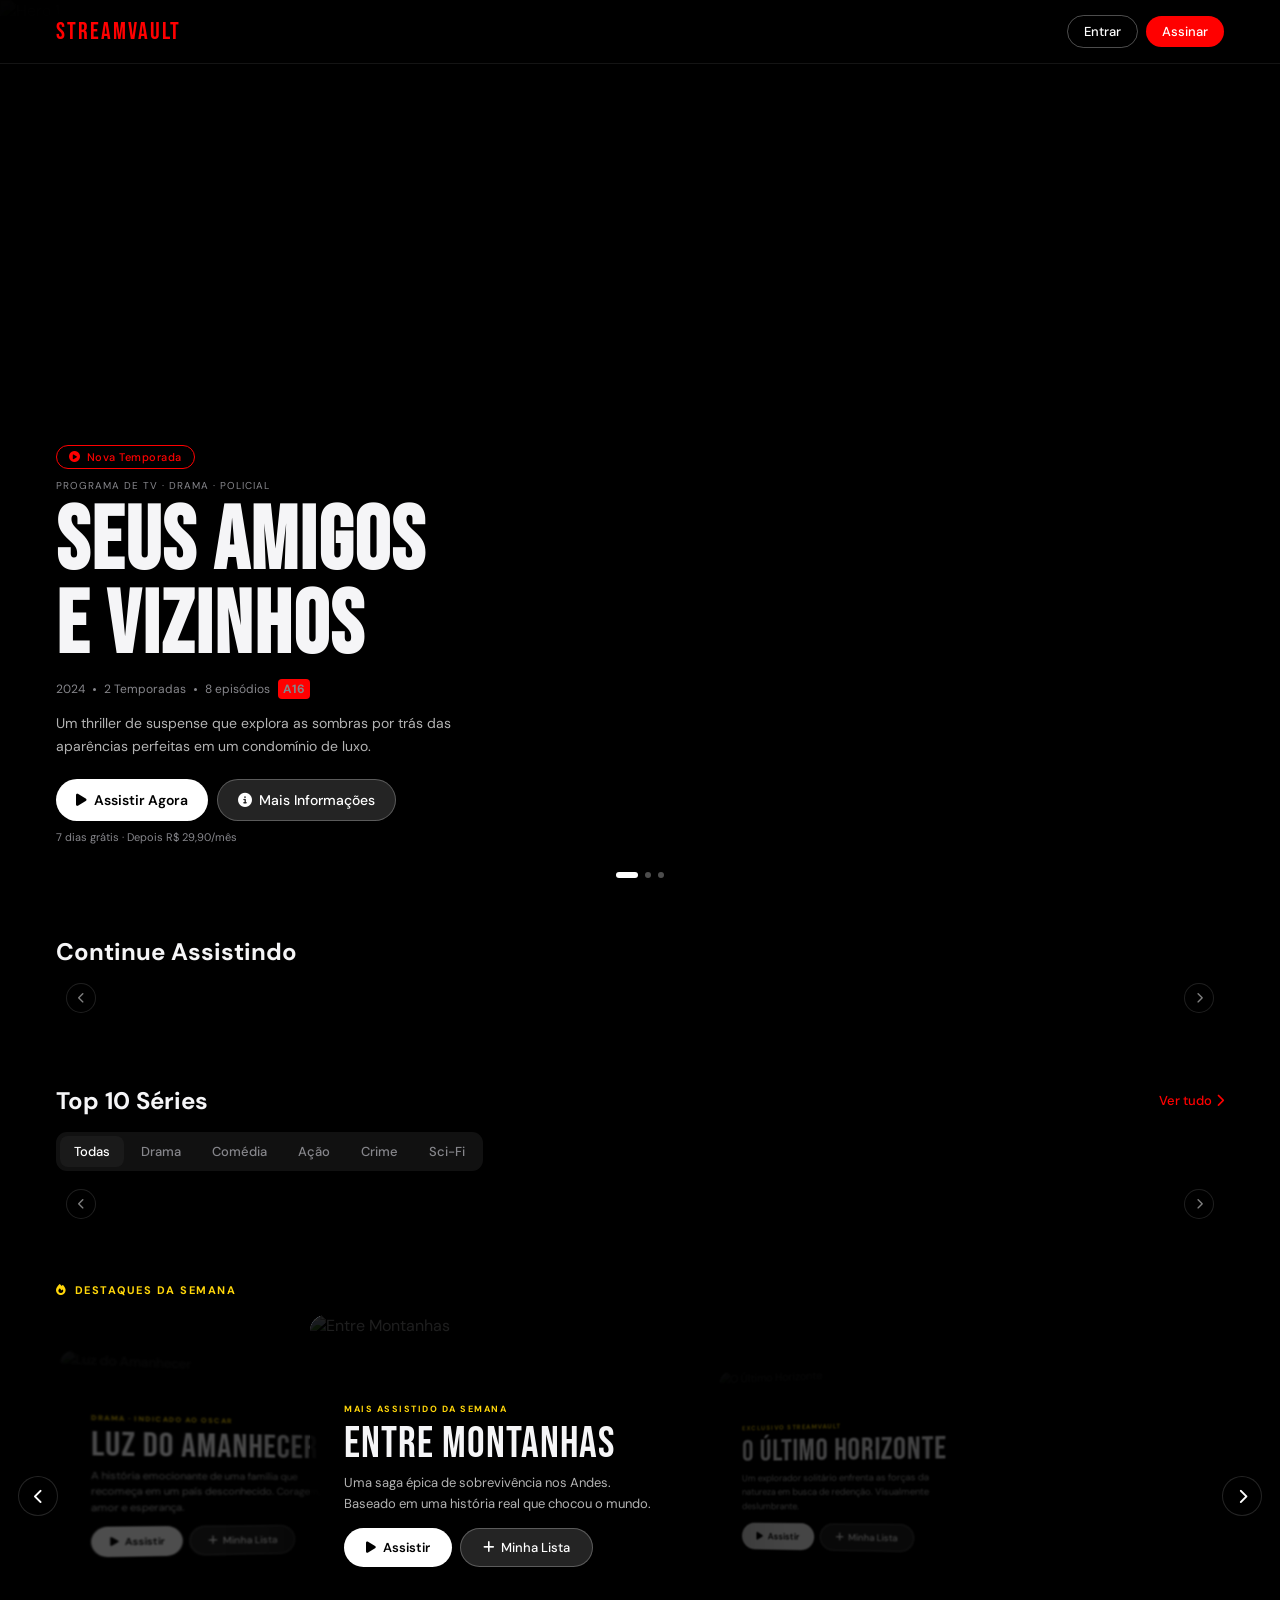
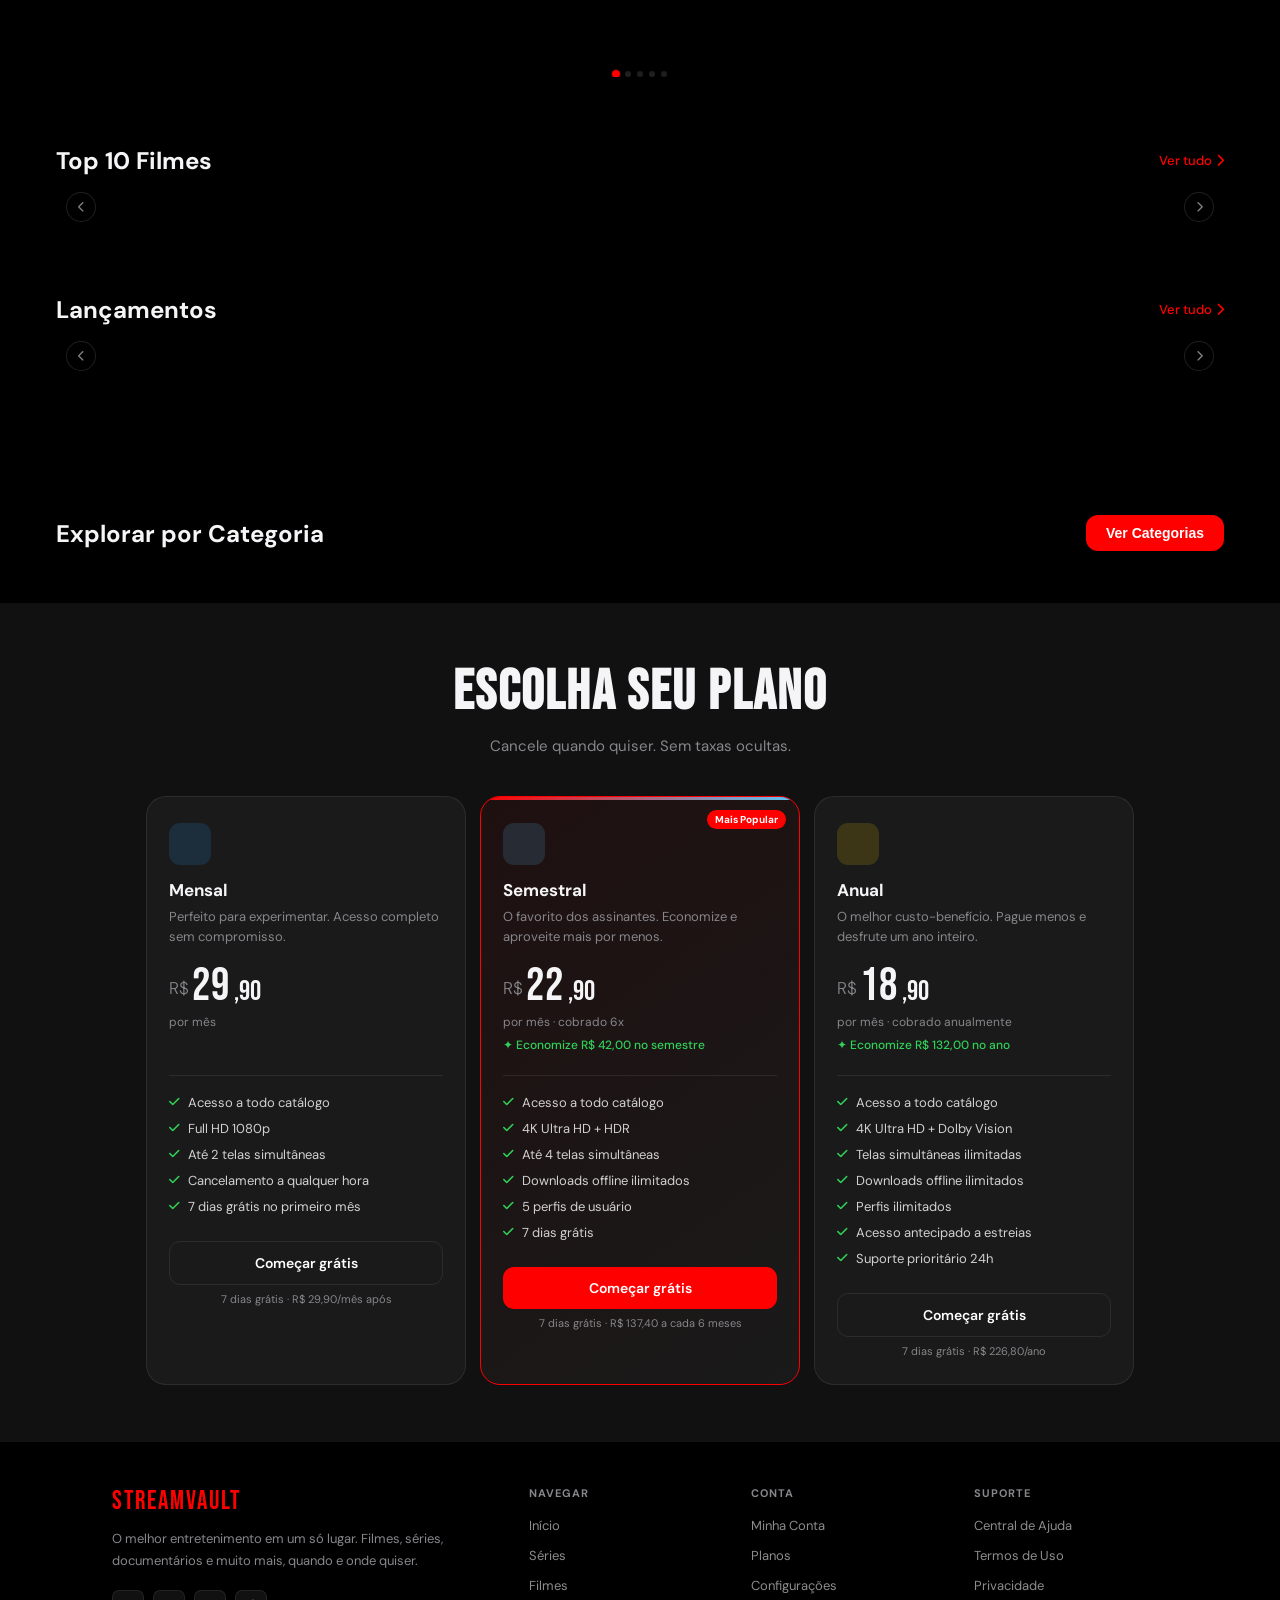
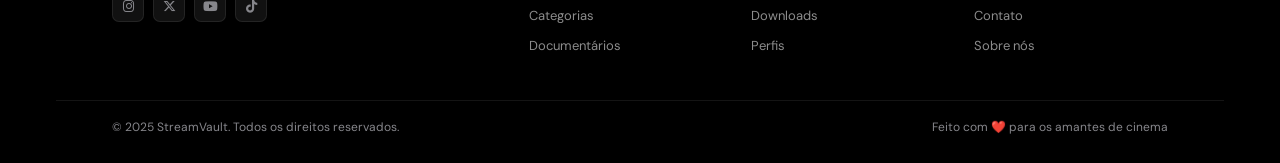
==== commit a815b9ce: "Atualizar o index.html" ====
--- a/index.html
+++ b/index.html
@@ -3,6 +3,7 @@
 <head>
 <meta charset="UTF-8">
 <meta name="viewport" content="width=device-width, initial-scale=1.0, viewport-fit=cover">
+<meta name="viewport" content="width=device-width, initial-scale=1, maximum-scale=1">
 <title>StreamVault — Seu Universo de Entretenimento</title>
 <link href="https://fonts.googleapis.com/css2?family=Bebas+Neue&family=DM+Sans:ital,wght@0,300;0,400;0,500;0,700;1,300&display=swap" rel="stylesheet">
 <link rel="stylesheet" href="https://cdnjs.cloudflare.com/ajax/libs/font-awesome/6.5.0/css/all.min.css">
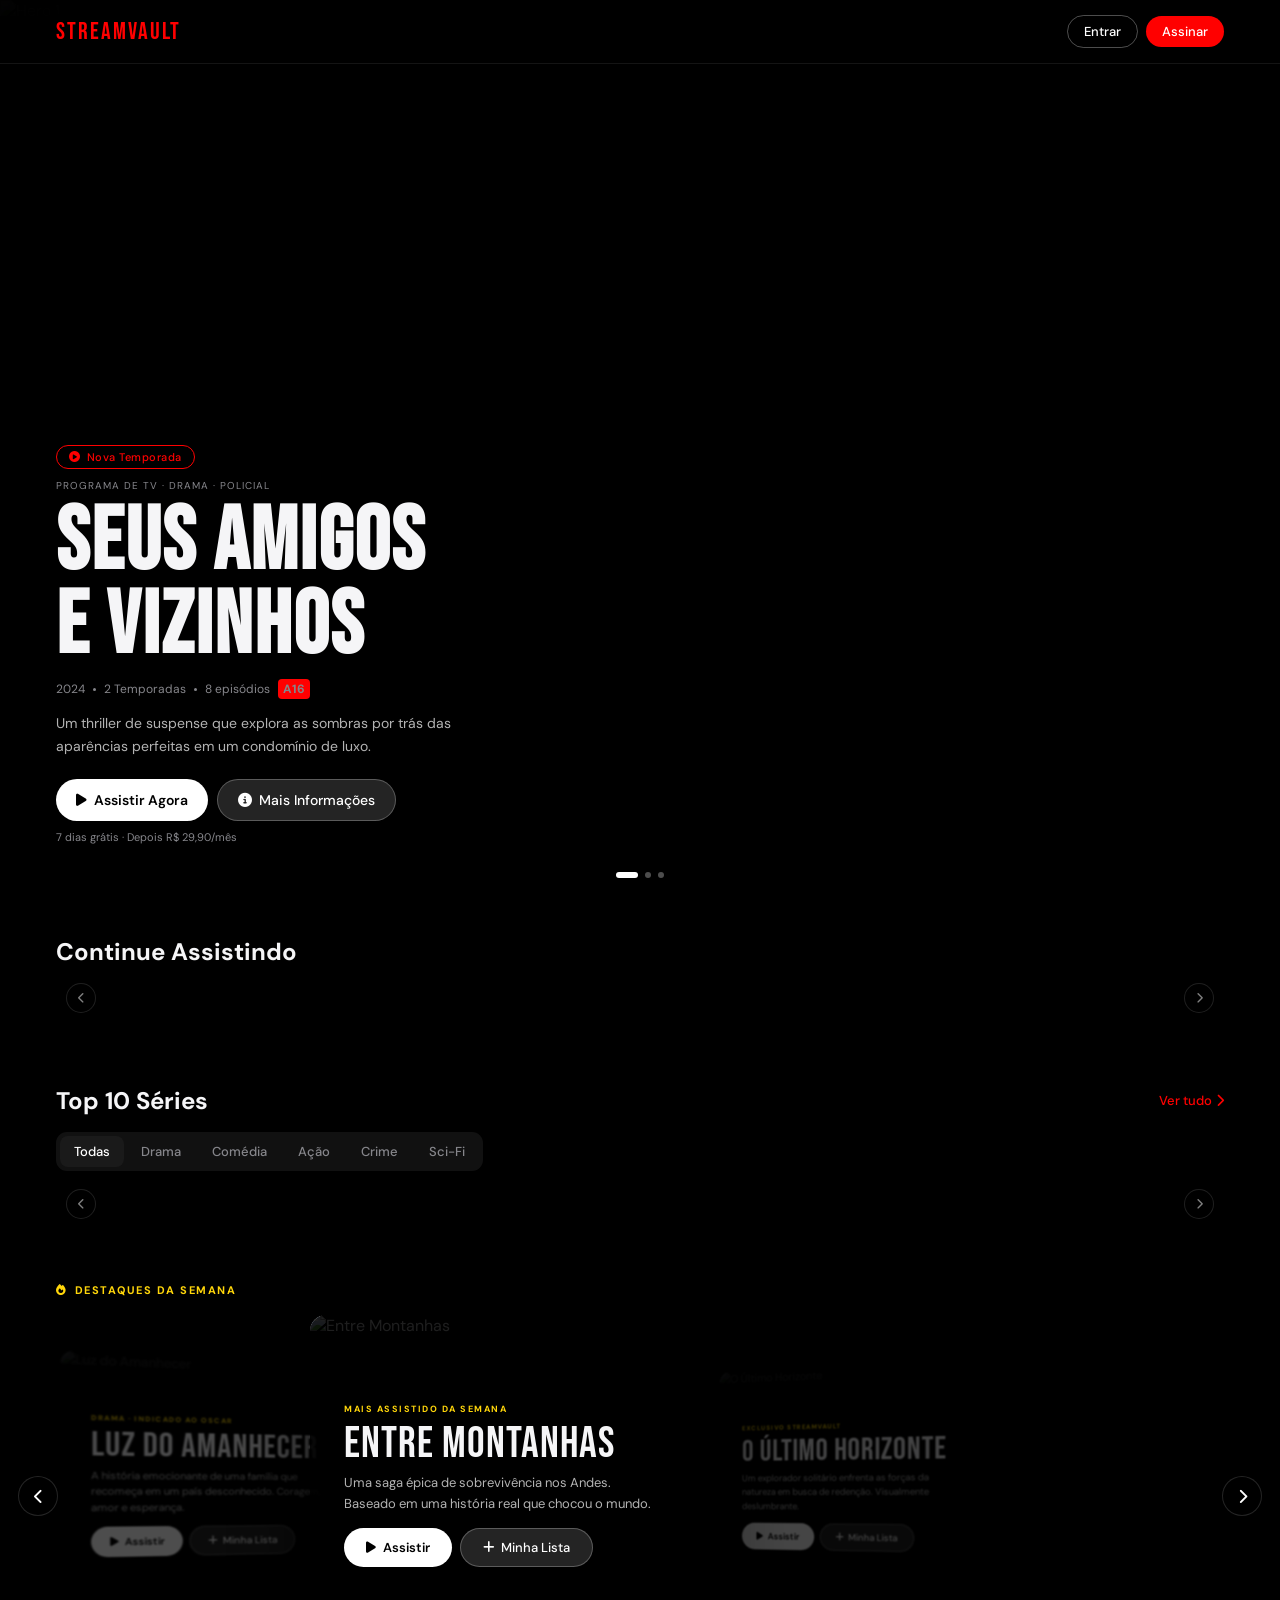
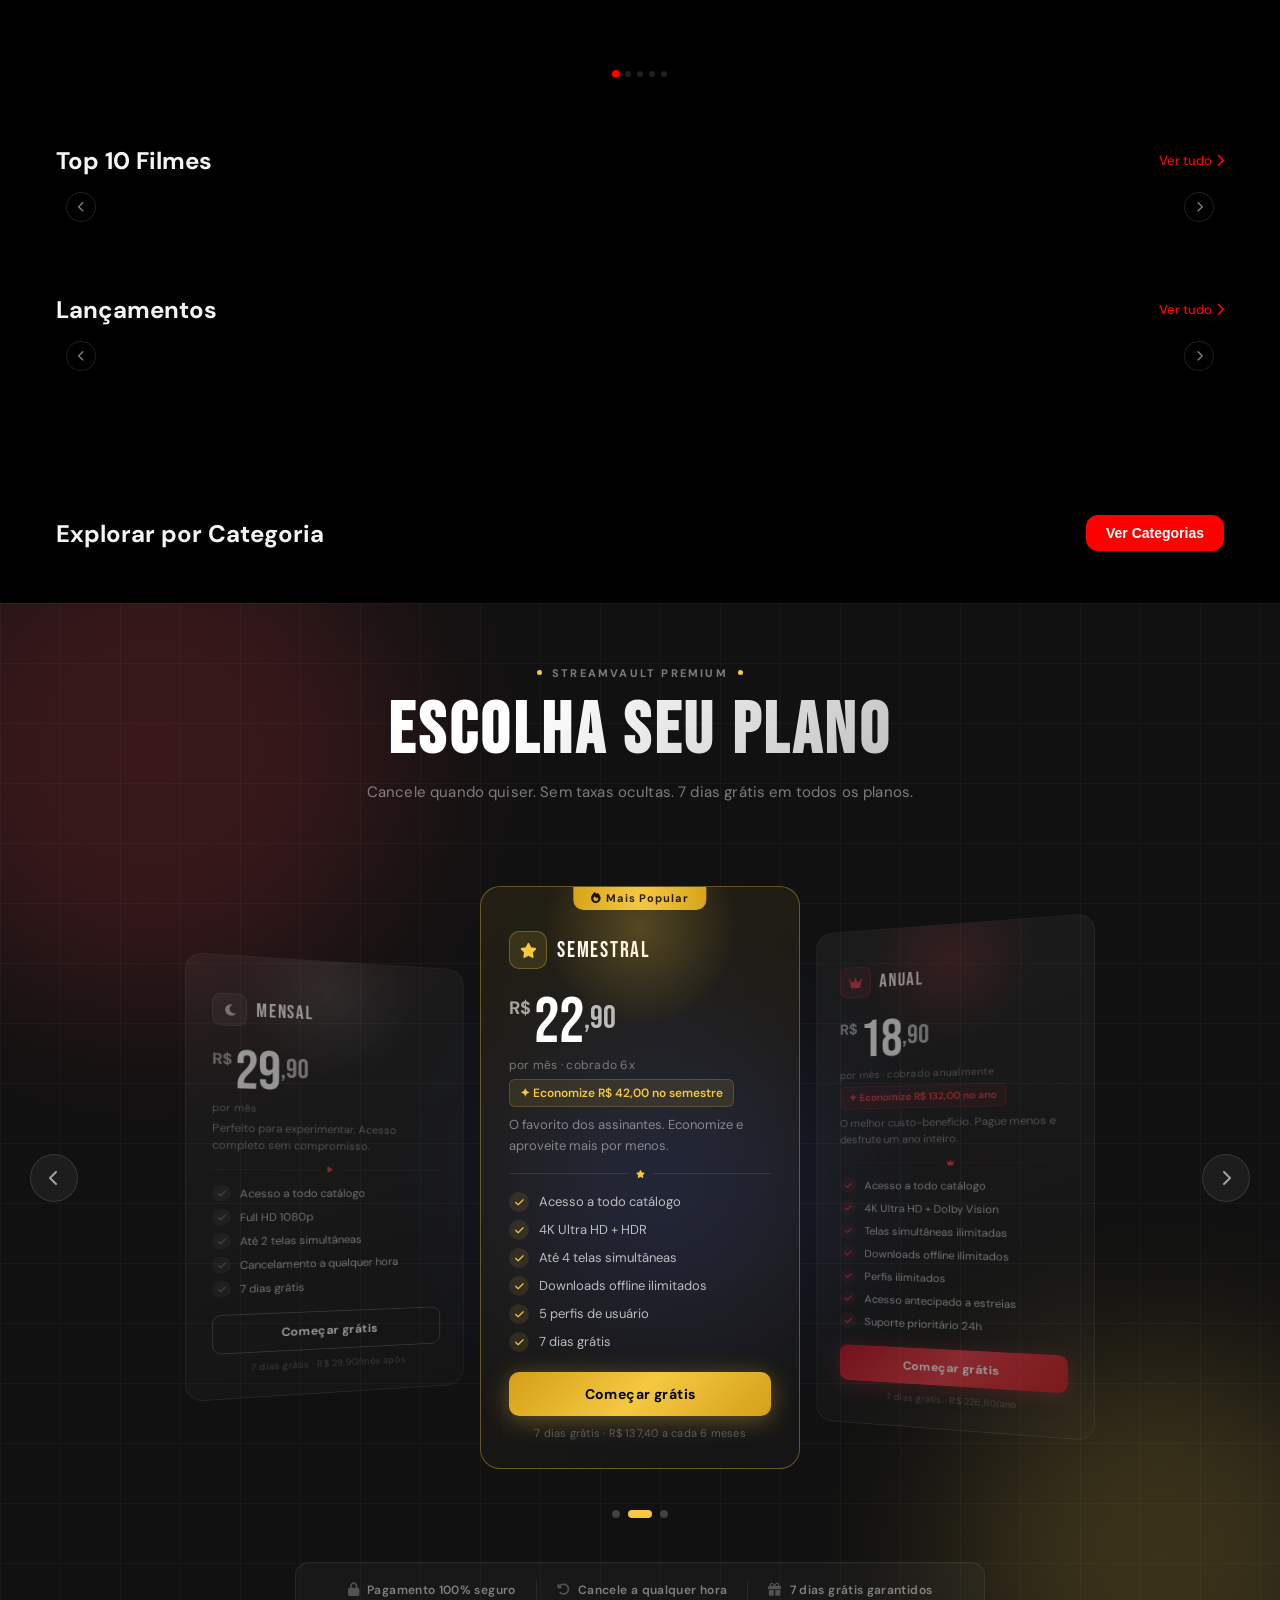
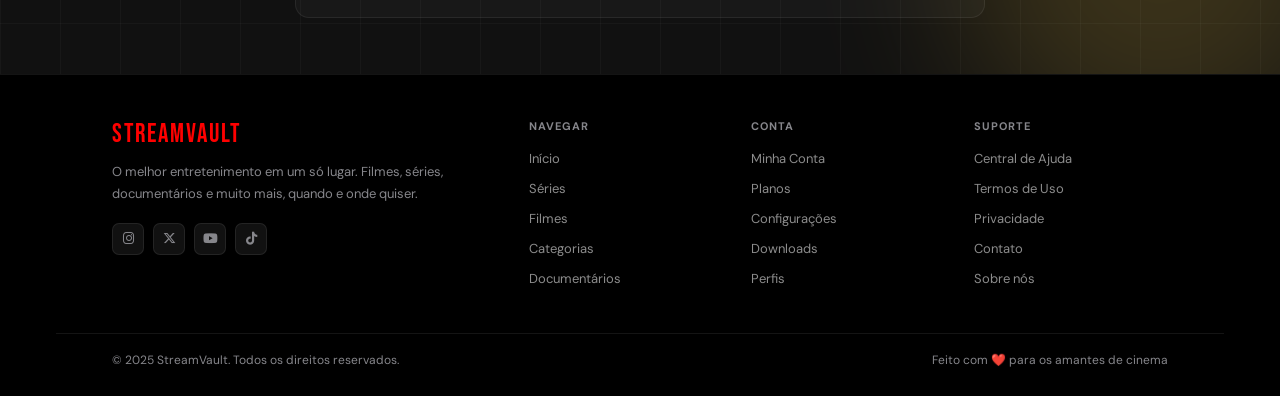
==== commit a90f8262: "Add files via upload" ====
--- a/index.html
+++ b/index.html
@@ -237,83 +237,686 @@
 </section>
 
 <!-- ═══════════════════════════════════ PLANOS ═══ -->
-<section id="plans">
-  <div class="container">
-    <div class="plans-header">
-      <h2>ESCOLHA SEU PLANO</h2>
-      <p>Cancele quando quiser. Sem taxas ocultas.</p>
-    </div>
-    <div class="plans-grid">
-      <div class="plan-card">
-        <div class="plan-icon plan-icon-monthly"></div>
-        <div class="plan-name">Mensal</div>
-        <div class="plan-desc">Perfeito para experimentar. Acesso completo sem compromisso.</div>
-        <div class="plan-price">
-          <span class="currency">R$</span><span class="amount">29</span>
-          <span style="font-size:28px;font-family:'Bebas Neue'">,90</span><br>
-          <span class="period">por mês</span>
+<section id="plans" class="plans-section-3d">
+  <div class="plans-bg-fx">
+    <div class="plans-bg-orb plans-orb-1"></div>
+    <div class="plans-bg-orb plans-orb-2"></div>
+    <div class="plans-bg-orb plans-orb-3"></div>
+    <div class="plans-bg-grid"></div>
+  </div>
+
+  <div class="plans-3d-header">
+    <div class="plans-eyebrow"><span class="plans-eyebrow-dot"></span>StreamVault Premium<span class="plans-eyebrow-dot"></span></div>
+    <h2 class="plans-3d-title">ESCOLHA SEU PLANO</h2>
+    <p class="plans-3d-sub">Cancele quando quiser. Sem taxas ocultas. 7 dias grátis em todos os planos.</p>
+  </div>
+
+  <!-- Carousel 3D -->
+  <div class="plans-carousel-wrap">
+    <button class="plans-c3d-arrow plans-c3d-prev" id="plansPrev" onclick="plansCarouselMove(-1)">
+      <i class="fa-solid fa-chevron-left"></i>
+    </button>
+
+    <div class="plans-carousel-stage" id="plansStage">
+      <!-- CARD 0 — Mensal -->
+      <div class="pcard" data-pindex="0">
+        <div class="pcard-inner">
+          <div class="pcard-glow"></div>
+          <div class="pcard-tier">
+            <div class="pcard-tier-icon">
+              <i class="fa-solid fa-moon"></i>
+            </div>
+            <span class="pcard-tier-label">Mensal</span>
+          </div>
+          <div class="pcard-price-wrap">
+            <div class="pcard-price">
+              <sup class="pcard-cur">R$</sup>
+              <span class="pcard-amount">29</span>
+              <span class="pcard-cents">,90</span>
+            </div>
+            <div class="pcard-period">por mês</div>
+          </div>
+          <div class="pcard-desc">Perfeito para experimentar. Acesso completo sem compromisso.</div>
+          <div class="pcard-divider"><span></span><i class="fa-solid fa-play" style="font-size:8px;color:var(--pcard-accent)"></i><span></span></div>
+          <ul class="pcard-features">
+            <li><i class="fa-solid fa-check"></i><span>Acesso a todo catálogo</span></li>
+            <li><i class="fa-solid fa-check"></i><span>Full HD 1080p</span></li>
+            <li><i class="fa-solid fa-check"></i><span>Até 2 telas simultâneas</span></li>
+            <li><i class="fa-solid fa-check"></i><span>Cancelamento a qualquer hora</span></li>
+            <li><i class="fa-solid fa-check"></i><span>7 dias grátis</span></li>
+          </ul>
+          <button class="pcard-btn pcard-btn-outline" onclick="selectPlan('Mensal')">Começar grátis</button>
+          <p class="pcard-trial">7 dias grátis · R$ 29,90/mês após</p>
         </div>
-        <div class="plan-savings" style="opacity:0">—</div>
-        <hr class="plan-divider">
-        <ul class="plan-features">
-          <li><i class="fa-solid fa-check"></i> Acesso a todo catálogo</li>
-          <li><i class="fa-solid fa-check"></i> Full HD 1080p</li>
-          <li><i class="fa-solid fa-check"></i> Até 2 telas simultâneas</li>
-          <li><i class="fa-solid fa-check"></i> Cancelamento a qualquer hora</li>
-          <li><i class="fa-solid fa-check"></i> 7 dias grátis no primeiro mês</li>
-        </ul>
-        <button class="btn-plan btn-plan-outline" onclick="selectPlan('Mensal')">Começar grátis</button>
-        <p class="plan-trial">7 dias grátis · R$ 29,90/mês após</p>
-      </div>
-      <div class="plan-card featured-plan">
-        <div class="plan-popular">Mais Popular</div>
-        <div class="plan-icon plan-icon-semester"></div>
-        <div class="plan-name">Semestral</div>
-        <div class="plan-desc">O favorito dos assinantes. Economize e aproveite mais por menos.</div>
-        <div class="plan-price">
-          <span class="currency">R$</span><span class="amount">22</span>
-          <span style="font-size:28px;font-family:'Bebas Neue'">,90</span><br>
-          <span class="period">por mês · cobrado 6x</span>
+      </div>
+
+      <!-- CARD 1 — Semestral (featured) -->
+      <div class="pcard pcard-featured" data-pindex="1">
+        <div class="pcard-inner">
+          <div class="pcard-popular-badge"><i class="fa-solid fa-fire"></i> Mais Popular</div>
+          <div class="pcard-glow pcard-glow-gold"></div>
+          <div class="pcard-tier">
+            <div class="pcard-tier-icon pcard-tier-icon-gold">
+              <i class="fa-solid fa-star"></i>
+            </div>
+            <span class="pcard-tier-label">Semestral</span>
+          </div>
+          <div class="pcard-price-wrap">
+            <div class="pcard-price">
+              <sup class="pcard-cur">R$</sup>
+              <span class="pcard-amount">22</span>
+              <span class="pcard-cents">,90</span>
+            </div>
+            <div class="pcard-period">por mês · cobrado 6x</div>
+          </div>
+          <div class="pcard-savings">✦ Economize R$ 42,00 no semestre</div>
+          <div class="pcard-desc">O favorito dos assinantes. Economize e aproveite mais por menos.</div>
+          <div class="pcard-divider pcard-divider-gold"><span></span><i class="fa-solid fa-star" style="font-size:8px;color:#f5c842"></i><span></span></div>
+          <ul class="pcard-features">
+            <li><i class="fa-solid fa-check"></i><span>Acesso a todo catálogo</span></li>
+            <li><i class="fa-solid fa-check"></i><span>4K Ultra HD + HDR</span></li>
+            <li><i class="fa-solid fa-check"></i><span>Até 4 telas simultâneas</span></li>
+            <li><i class="fa-solid fa-check"></i><span>Downloads offline ilimitados</span></li>
+            <li><i class="fa-solid fa-check"></i><span>5 perfis de usuário</span></li>
+            <li><i class="fa-solid fa-check"></i><span>7 dias grátis</span></li>
+          </ul>
+          <button class="pcard-btn pcard-btn-gold" onclick="selectPlan('Semestral')">Começar grátis</button>
+          <p class="pcard-trial">7 dias grátis · R$ 137,40 a cada 6 meses</p>
         </div>
-        <div class="plan-savings">✦ Economize R$ 42,00 no semestre</div>
-        <hr class="plan-divider">
-        <ul class="plan-features">
-          <li><i class="fa-solid fa-check"></i> Acesso a todo catálogo</li>
-          <li><i class="fa-solid fa-check"></i> 4K Ultra HD + HDR</li>
-          <li><i class="fa-solid fa-check"></i> Até 4 telas simultâneas</li>
-          <li><i class="fa-solid fa-check"></i> Downloads offline ilimitados</li>
-          <li><i class="fa-solid fa-check"></i> 5 perfis de usuário</li>
-          <li><i class="fa-solid fa-check"></i> 7 dias grátis</li>
-        </ul>
-        <button class="btn-plan btn-plan-primary" onclick="selectPlan('Semestral')">Começar grátis</button>
-        <p class="plan-trial">7 dias grátis · R$ 137,40 a cada 6 meses</p>
-      </div>
-      <div class="plan-card">
-        <div class="plan-icon plan-icon-annual"></div>
-        <div class="plan-name">Anual</div>
-        <div class="plan-desc">O melhor custo-benefício. Pague menos e desfrute um ano inteiro.</div>
-        <div class="plan-price">
-          <span class="currency">R$</span><span class="amount">18</span>
-          <span style="font-size:28px;font-family:'Bebas Neue'">,90</span><br>
-          <span class="period">por mês · cobrado anualmente</span>
+      </div>
+
+      <!-- CARD 2 — Anual -->
+      <div class="pcard" data-pindex="2">
+        <div class="pcard-inner">
+          <div class="pcard-glow pcard-glow-red"></div>
+          <div class="pcard-tier">
+            <div class="pcard-tier-icon pcard-tier-icon-red">
+              <i class="fa-solid fa-crown"></i>
+            </div>
+            <span class="pcard-tier-label">Anual</span>
+          </div>
+          <div class="pcard-price-wrap">
+            <div class="pcard-price">
+              <sup class="pcard-cur">R$</sup>
+              <span class="pcard-amount">18</span>
+              <span class="pcard-cents">,90</span>
+            </div>
+            <div class="pcard-period">por mês · cobrado anualmente</div>
+          </div>
+          <div class="pcard-savings pcard-savings-red">✦ Economize R$ 132,00 no ano</div>
+          <div class="pcard-desc">O melhor custo-benefício. Pague menos e desfrute um ano inteiro.</div>
+          <div class="pcard-divider pcard-divider-red"><span></span><i class="fa-solid fa-crown" style="font-size:8px;color:#e63946"></i><span></span></div>
+          <ul class="pcard-features">
+            <li><i class="fa-solid fa-check"></i><span>Acesso a todo catálogo</span></li>
+            <li><i class="fa-solid fa-check"></i><span>4K Ultra HD + Dolby Vision</span></li>
+            <li><i class="fa-solid fa-check"></i><span>Telas simultâneas ilimitadas</span></li>
+            <li><i class="fa-solid fa-check"></i><span>Downloads offline ilimitados</span></li>
+            <li><i class="fa-solid fa-check"></i><span>Perfis ilimitados</span></li>
+            <li><i class="fa-solid fa-check"></i><span>Acesso antecipado a estreias</span></li>
+            <li><i class="fa-solid fa-check"></i><span>Suporte prioritário 24h</span></li>
+          </ul>
+          <button class="pcard-btn pcard-btn-red" onclick="selectPlan('Anual')">Começar grátis</button>
+          <p class="pcard-trial">7 dias grátis · R$ 226,80/ano</p>
         </div>
-        <div class="plan-savings">✦ Economize R$ 132,00 no ano</div>
-        <hr class="plan-divider">
-        <ul class="plan-features">
-          <li><i class="fa-solid fa-check"></i> Acesso a todo catálogo</li>
-          <li><i class="fa-solid fa-check"></i> 4K Ultra HD + Dolby Vision</li>
-          <li><i class="fa-solid fa-check"></i> Telas simultâneas ilimitadas</li>
-          <li><i class="fa-solid fa-check"></i> Downloads offline ilimitados</li>
-          <li><i class="fa-solid fa-check"></i> Perfis ilimitados</li>
-          <li><i class="fa-solid fa-check"></i> Acesso antecipado a estreias</li>
-          <li><i class="fa-solid fa-check"></i> Suporte prioritário 24h</li>
-        </ul>
-        <button class="btn-plan btn-plan-outline" onclick="selectPlan('Anual')">Começar grátis</button>
-        <p class="plan-trial">7 dias grátis · R$ 226,80/ano</p>
-      </div>
-    </div>
+      </div>
+    </div>
+
+    <button class="plans-c3d-arrow plans-c3d-next" id="plansNext" onclick="plansCarouselMove(1)">
+      <i class="fa-solid fa-chevron-right"></i>
+    </button>
+  </div>
+
+  <!-- Dots -->
+  <div class="plans-dots" id="plansDots">
+    <button class="plans-dot active" onclick="plansCarouselGoto(0)"></button>
+    <button class="plans-dot plans-dot-gold" onclick="plansCarouselGoto(1)"></button>
+    <button class="plans-dot plans-dot-red" onclick="plansCarouselGoto(2)"></button>
+  </div>
+
+  <!-- Guarantee strip -->
+  <div class="plans-guarantee">
+    <div class="plans-guarantee-item"><i class="fa-solid fa-lock"></i><span>Pagamento 100% seguro</span></div>
+    <div class="plans-guarantee-sep"></div>
+    <div class="plans-guarantee-item"><i class="fa-solid fa-rotate-left"></i><span>Cancele a qualquer hora</span></div>
+    <div class="plans-guarantee-sep"></div>
+    <div class="plans-guarantee-item"><i class="fa-solid fa-gift"></i><span>7 dias grátis garantidos</span></div>
   </div>
 </section>
+
+<style>
+/* ══════════════ PLANOS 3D PREMIUM ══════════════ */
+:root {
+  --pcard-accent: #e63946;
+  --pcard-gold: #f5c842;
+  --pcard-dark: #0a0a0f;
+  --pcard-surface: rgba(255,255,255,0.04);
+  --pcard-border: rgba(255,255,255,0.08);
+}
+
+.plans-section-3d {
+  position: relative;
+  padding: 100px 0 80px;
+  overflow: hidden;
+  background: #07070d;
+}
+
+/* — Background FX — */
+.plans-bg-fx { position: absolute; inset: 0; pointer-events: none; z-index: 0; }
+.plans-bg-orb {
+  position: absolute;
+  border-radius: 50%;
+  filter: blur(80px);
+  opacity: 0.18;
+}
+.plans-orb-1 { width: 500px; height: 500px; background: #e63946; top: -100px; left: -100px; animation: plansorb1 12s ease-in-out infinite alternate; }
+.plans-orb-2 { width: 400px; height: 400px; background: #f5c842; bottom: -80px; right: -80px; animation: plansorb2 10s ease-in-out infinite alternate; }
+.plans-orb-3 { width: 300px; height: 300px; background: #4361ee; top: 40%; left: 40%; animation: plansorb3 14s ease-in-out infinite alternate; }
+
+@keyframes plansorb1 { from { transform: translate(0,0) scale(1); } to { transform: translate(60px,40px) scale(1.15); } }
+@keyframes plansorb2 { from { transform: translate(0,0) scale(1); } to { transform: translate(-40px,-60px) scale(1.1); } }
+@keyframes plansorb3 { from { transform: translate(0,0) scale(1); } to { transform: translate(30px,-30px) scale(0.9); } }
+
+.plans-bg-grid {
+  position: absolute;
+  inset: 0;
+  background-image:
+    linear-gradient(rgba(255,255,255,0.03) 1px, transparent 1px),
+    linear-gradient(90deg, rgba(255,255,255,0.03) 1px, transparent 1px);
+  background-size: 60px 60px;
+}
+
+/* — Header — */
+.plans-3d-header {
+  position: relative;
+  z-index: 2;
+  text-align: center;
+  margin-bottom: 56px;
+}
+.plans-eyebrow {
+  display: inline-flex;
+  align-items: center;
+  gap: 10px;
+  font-family: 'DM Sans', sans-serif;
+  font-size: 11px;
+  font-weight: 700;
+  letter-spacing: 0.2em;
+  text-transform: uppercase;
+  color: rgba(255,255,255,0.45);
+  margin-bottom: 16px;
+}
+.plans-eyebrow-dot {
+  width: 5px; height: 5px; border-radius: 50%;
+  background: var(--pcard-gold);
+  display: inline-block;
+}
+.plans-3d-title {
+  font-family: 'Bebas Neue', sans-serif;
+  font-size: clamp(42px, 6vw, 72px);
+  letter-spacing: 0.05em;
+  color: #fff;
+  line-height: 1;
+  margin: 0 0 14px;
+  background: linear-gradient(135deg, #fff 40%, rgba(255,255,255,0.5));
+  -webkit-background-clip: text;
+  -webkit-text-fill-color: transparent;
+  background-clip: text;
+}
+.plans-3d-sub {
+  font-family: 'DM Sans', sans-serif;
+  font-size: 15px;
+  color: rgba(255,255,255,0.45);
+  margin: 0;
+  letter-spacing: 0.01em;
+}
+
+/* — Carousel Stage — */
+.plans-carousel-wrap {
+  position: relative;
+  z-index: 2;
+  display: flex;
+  align-items: center;
+  justify-content: center;
+  gap: 0;
+  padding: 40px 0 20px;
+}
+.plans-carousel-stage {
+  display: flex;
+  align-items: center;
+  justify-content: center;
+  gap: 0;
+  perspective: 1200px;
+  width: min(1100px, 96vw);
+  min-height: 560px;
+  position: relative;
+}
+
+/* — Plan Card — */
+.pcard {
+  position: absolute;
+  width: 320px;
+  transition: transform 0.6s cubic-bezier(0.34,1.3,0.64,1), opacity 0.5s ease, z-index 0s;
+  cursor: pointer;
+  user-select: none;
+}
+.pcard-inner {
+  position: relative;
+  border-radius: 20px;
+  padding: 36px 28px 28px;
+  background: linear-gradient(160deg, rgba(255,255,255,0.07) 0%, rgba(255,255,255,0.02) 100%);
+  border: 1px solid rgba(255,255,255,0.1);
+  backdrop-filter: blur(12px);
+  overflow: hidden;
+  transition: border-color 0.3s;
+}
+.pcard:hover .pcard-inner { border-color: rgba(255,255,255,0.2); }
+
+/* States: center, left, right */
+.pcard[data-state="center"] {
+  transform: translateX(0) scale(1) rotateY(0deg);
+  z-index: 10;
+  opacity: 1;
+}
+.pcard[data-state="left"] {
+  transform: translateX(-310px) scale(0.83) rotateY(18deg);
+  z-index: 5;
+  opacity: 0.55;
+}
+.pcard[data-state="right"] {
+  transform: translateX(310px) scale(0.83) rotateY(-18deg);
+  z-index: 5;
+  opacity: 0.55;
+}
+.pcard[data-state="hidden-left"] {
+  transform: translateX(-600px) scale(0.6) rotateY(30deg);
+  z-index: 1;
+  opacity: 0;
+  pointer-events: none;
+}
+.pcard[data-state="hidden-right"] {
+  transform: translateX(600px) scale(0.6) rotateY(-30deg);
+  z-index: 1;
+  opacity: 0;
+  pointer-events: none;
+}
+
+/* Featured glow border */
+.pcard-featured .pcard-inner {
+  border-color: rgba(245,200,66,0.35);
+  background: linear-gradient(160deg, rgba(245,200,66,0.08) 0%, rgba(255,255,255,0.02) 100%);
+}
+
+/* — Glow — */
+.pcard-glow {
+  position: absolute;
+  width: 200px; height: 200px;
+  border-radius: 50%;
+  top: -60px; left: 50%;
+  transform: translateX(-50%);
+  background: radial-gradient(circle, rgba(255,255,255,0.12), transparent 70%);
+  pointer-events: none;
+}
+.pcard-glow-gold { background: radial-gradient(circle, rgba(245,200,66,0.25), transparent 70%); }
+.pcard-glow-red  { background: radial-gradient(circle, rgba(230,57,70,0.25), transparent 70%); }
+
+/* — Popular badge — */
+.pcard-popular-badge {
+  position: absolute;
+  top: -1px; left: 50%; transform: translateX(-50%);
+  background: linear-gradient(90deg, #d4a017, #f5c842, #d4a017);
+  color: #000;
+  font-family: 'DM Sans', sans-serif;
+  font-size: 11px;
+  font-weight: 700;
+  letter-spacing: 0.08em;
+  padding: 5px 18px;
+  border-radius: 0 0 10px 10px;
+  white-space: nowrap;
+}
+
+/* — Tier — */
+.pcard-tier {
+  display: flex;
+  align-items: center;
+  gap: 10px;
+  margin-bottom: 22px;
+  margin-top: 8px;
+}
+.pcard-tier-icon {
+  width: 38px; height: 38px;
+  border-radius: 10px;
+  background: rgba(255,255,255,0.08);
+  border: 1px solid rgba(255,255,255,0.12);
+  display: flex; align-items: center; justify-content: center;
+  font-size: 15px;
+  color: rgba(255,255,255,0.7);
+}
+.pcard-tier-icon-gold { background: rgba(245,200,66,0.12); border-color: rgba(245,200,66,0.3); color: #f5c842; }
+.pcard-tier-icon-red  { background: rgba(230,57,70,0.12);  border-color: rgba(230,57,70,0.3);  color: #e63946; }
+.pcard-tier-label {
+  font-family: 'Bebas Neue', sans-serif;
+  font-size: 22px;
+  letter-spacing: 0.08em;
+  color: #fff;
+}
+
+/* — Price — */
+.pcard-price-wrap { margin-bottom: 6px; }
+.pcard-price {
+  display: flex;
+  align-items: flex-start;
+  line-height: 1;
+}
+.pcard-cur {
+  font-family: 'DM Sans', sans-serif;
+  font-size: 18px;
+  font-weight: 700;
+  color: rgba(255,255,255,0.6);
+  margin-top: 8px;
+  margin-right: 3px;
+}
+.pcard-amount {
+  font-family: 'Bebas Neue', sans-serif;
+  font-size: 64px;
+  color: #fff;
+  letter-spacing: -1px;
+}
+.pcard-cents {
+  font-family: 'Bebas Neue', sans-serif;
+  font-size: 32px;
+  color: rgba(255,255,255,0.7);
+  margin-top: 12px;
+}
+.pcard-period {
+  font-family: 'DM Sans', sans-serif;
+  font-size: 12px;
+  color: rgba(255,255,255,0.4);
+  margin-top: 2px;
+  letter-spacing: 0.02em;
+}
+
+/* — Savings — */
+.pcard-savings {
+  font-family: 'DM Sans', sans-serif;
+  font-size: 12px;
+  font-weight: 600;
+  color: #f5c842;
+  background: rgba(245,200,66,0.1);
+  border: 1px solid rgba(245,200,66,0.2);
+  border-radius: 6px;
+  padding: 5px 10px;
+  display: inline-block;
+  margin-bottom: 8px;
+}
+.pcard-savings-red {
+  color: #e63946;
+  background: rgba(230,57,70,0.1);
+  border-color: rgba(230,57,70,0.2);
+}
+
+/* — Desc — */
+.pcard-desc {
+  font-family: 'DM Sans', sans-serif;
+  font-size: 13px;
+  color: rgba(255,255,255,0.45);
+  line-height: 1.55;
+  margin-bottom: 14px;
+}
+
+/* — Divider — */
+.pcard-divider {
+  display: flex;
+  align-items: center;
+  gap: 8px;
+  margin: 14px 0;
+}
+.pcard-divider span {
+  flex: 1;
+  height: 1px;
+  background: rgba(255,255,255,0.08);
+}
+.pcard-divider-gold span { background: rgba(245,200,66,0.15); }
+.pcard-divider-red  span { background: rgba(230,57,70,0.15); }
+
+/* — Features — */
+.pcard-features {
+  list-style: none;
+  padding: 0; margin: 0 0 20px;
+  display: flex; flex-direction: column; gap: 8px;
+}
+.pcard-features li {
+  display: flex;
+  align-items: center;
+  gap: 10px;
+  font-family: 'DM Sans', sans-serif;
+  font-size: 13px;
+  color: rgba(255,255,255,0.7);
+}
+.pcard-features li i {
+  font-size: 10px;
+  color: rgba(255,255,255,0.35);
+  background: rgba(255,255,255,0.07);
+  border-radius: 50%;
+  width: 20px; height: 20px;
+  display: flex; align-items: center; justify-content: center;
+  flex-shrink: 0;
+}
+.pcard-featured .pcard-features li i { color: #f5c842; background: rgba(245,200,66,0.1); }
+.pcard-glow-red ~ * .pcard-features li i,
+.pcard-tier-icon-red ~ .pcard-features li i { color: #e63946; background: rgba(230,57,70,0.1); }
+
+/* — Buttons — */
+.pcard-btn {
+  width: 100%;
+  padding: 13px;
+  border: none;
+  border-radius: 10px;
+  font-family: 'DM Sans', sans-serif;
+  font-size: 14px;
+  font-weight: 700;
+  letter-spacing: 0.03em;
+  cursor: pointer;
+  transition: transform 0.2s, opacity 0.2s, box-shadow 0.2s;
+  margin-bottom: 10px;
+}
+.pcard-btn:hover { transform: translateY(-2px); opacity: 0.9; }
+.pcard-btn:active { transform: translateY(0); }
+
+.pcard-btn-outline {
+  background: transparent;
+  color: #fff;
+  border: 1.5px solid rgba(255,255,255,0.25);
+}
+.pcard-btn-outline:hover { border-color: rgba(255,255,255,0.6); box-shadow: 0 0 20px rgba(255,255,255,0.08); }
+
+.pcard-btn-gold {
+  background: linear-gradient(135deg, #d4a017 0%, #f5c842 50%, #d4a017 100%);
+  color: #000;
+  box-shadow: 0 4px 24px rgba(245,200,66,0.35);
+}
+.pcard-btn-gold:hover { box-shadow: 0 6px 32px rgba(245,200,66,0.5); }
+
+.pcard-btn-red {
+  background: linear-gradient(135deg, #c1121f 0%, #e63946 50%, #c1121f 100%);
+  color: #fff;
+  box-shadow: 0 4px 24px rgba(230,57,70,0.35);
+}
+.pcard-btn-red:hover { box-shadow: 0 6px 32px rgba(230,57,70,0.5); }
+
+/* — Trial — */
+.pcard-trial {
+  font-family: 'DM Sans', sans-serif;
+  font-size: 11px;
+  color: rgba(255,255,255,0.28);
+  text-align: center;
+  margin: 0;
+  letter-spacing: 0.02em;
+}
+
+/* — Arrow Buttons — */
+.plans-c3d-arrow {
+  position: relative;
+  z-index: 20;
+  width: 48px; height: 48px;
+  border-radius: 50%;
+  border: 1.5px solid rgba(255,255,255,0.12);
+  background: rgba(255,255,255,0.05);
+  color: rgba(255,255,255,0.6);
+  font-size: 16px;
+  cursor: pointer;
+  transition: all 0.2s;
+  backdrop-filter: blur(8px);
+  flex-shrink: 0;
+  display: flex; align-items: center; justify-content: center;
+  margin: 0 12px;
+}
+.plans-c3d-arrow:hover {
+  background: rgba(255,255,255,0.12);
+  border-color: rgba(255,255,255,0.3);
+  color: #fff;
+  transform: scale(1.08);
+}
+
+/* — Dots — */
+.plans-dots {
+  position: relative;
+  z-index: 2;
+  display: flex;
+  justify-content: center;
+  gap: 8px;
+  margin-top: 32px;
+}
+.plans-dot {
+  width: 8px; height: 8px;
+  border-radius: 50%;
+  border: none;
+  background: rgba(255,255,255,0.2);
+  cursor: pointer;
+  padding: 0;
+  transition: all 0.3s;
+}
+.plans-dot.active { width: 24px; border-radius: 4px; background: rgba(255,255,255,0.7); }
+.plans-dot-gold.active { background: #f5c842; }
+.plans-dot-red.active  { background: #e63946; }
+
+/* — Guarantee — */
+.plans-guarantee {
+  position: relative;
+  z-index: 2;
+  display: flex;
+  align-items: center;
+  justify-content: center;
+  gap: 0;
+  flex-wrap: wrap;
+  margin-top: 44px;
+  padding: 18px 32px;
+  border: 1px solid rgba(255,255,255,0.07);
+  border-radius: 14px;
+  background: rgba(255,255,255,0.03);
+  width: fit-content;
+  margin-left: auto;
+  margin-right: auto;
+}
+.plans-guarantee-item {
+  display: flex;
+  align-items: center;
+  gap: 8px;
+  font-family: 'DM Sans', sans-serif;
+  font-size: 12px;
+  font-weight: 600;
+  color: rgba(255,255,255,0.45);
+  padding: 0 20px;
+  letter-spacing: 0.03em;
+}
+.plans-guarantee-item i { color: rgba(255,255,255,0.25); font-size: 13px; }
+.plans-guarantee-sep {
+  width: 1px; height: 18px;
+  background: rgba(255,255,255,0.08);
+}
+
+/* — Click on side cards — */
+.pcard[data-state="left"],
+.pcard[data-state="right"] {
+  cursor: pointer;
+}
+
+/* — Mobile — */
+@media (max-width: 700px) {
+  .plans-carousel-stage { min-height: 580px; }
+  .pcard { width: 280px; }
+  .pcard[data-state="left"]  { transform: translateX(-240px) scale(0.78) rotateY(18deg); }
+  .pcard[data-state="right"] { transform: translateX(240px)  scale(0.78) rotateY(-18deg); }
+  .pcard-amount { font-size: 52px; }
+  .plans-guarantee { gap: 8px; padding: 14px 16px; }
+  .plans-guarantee-sep { display: none; }
+  .plans-guarantee-item { padding: 6px 10px; }
+}
+</style>
+
+<script>
+(function(){
+  const cards = Array.from(document.querySelectorAll('.pcard'));
+  let current = 1; // start at Semestral
+  const total = cards.length;
+
+  const states = ['left','center','right'];
+  // for 3 cards: indices wrap around
+
+  function updateCarousel() {
+    cards.forEach((card, i) => {
+      let offset = i - current;
+      // wrap
+      if (offset < -1) offset += total;
+      if (offset >  1) offset -= total;
+      let state;
+      if (offset === 0)  state = 'center';
+      else if (offset === -1) state = 'left';
+      else if (offset ===  1) state = 'right';
+      else state = i < current ? 'hidden-left' : 'hidden-right';
+      card.dataset.state = state;
+    });
+
+    // dots
+    document.querySelectorAll('.plans-dot').forEach((d, i) => {
+      d.classList.toggle('active', i === current);
+    });
+  }
+
+  window.plansCarouselMove = function(dir) {
+    current = (current + dir + total) % total;
+    updateCarousel();
+  };
+  window.plansCarouselGoto = function(i) {
+    current = i;
+    updateCarousel();
+  };
+
+  // click side cards to navigate
+  cards.forEach((card, i) => {
+    card.addEventListener('click', () => {
+      if (card.dataset.state === 'left')  { window.plansCarouselMove(-1); }
+      if (card.dataset.state === 'right') { window.plansCarouselMove(1); }
+    });
+  });
+
+  // fix featured card's feature icons color (CSS can't easily target sibling after nth)
+  const featuredCard = document.querySelector('.pcard-featured');
+  if (featuredCard) {
+    featuredCard.querySelectorAll('.pcard-features li i').forEach(el => {
+      el.style.color = '#f5c842';
+      el.style.background = 'rgba(245,200,66,0.1)';
+    });
+  }
+  const annualCard = cards[2];
+  if (annualCard) {
+    annualCard.querySelectorAll('.pcard-features li i').forEach(el => {
+      el.style.color = '#e63946';
+      el.style.background = 'rgba(230,57,70,0.1)';
+    });
+  }
+
+  updateCarousel();
+})();
+</script>
 
 <!-- ═══════════════════════════════════ FOOTER ═══ -->
 <footer>
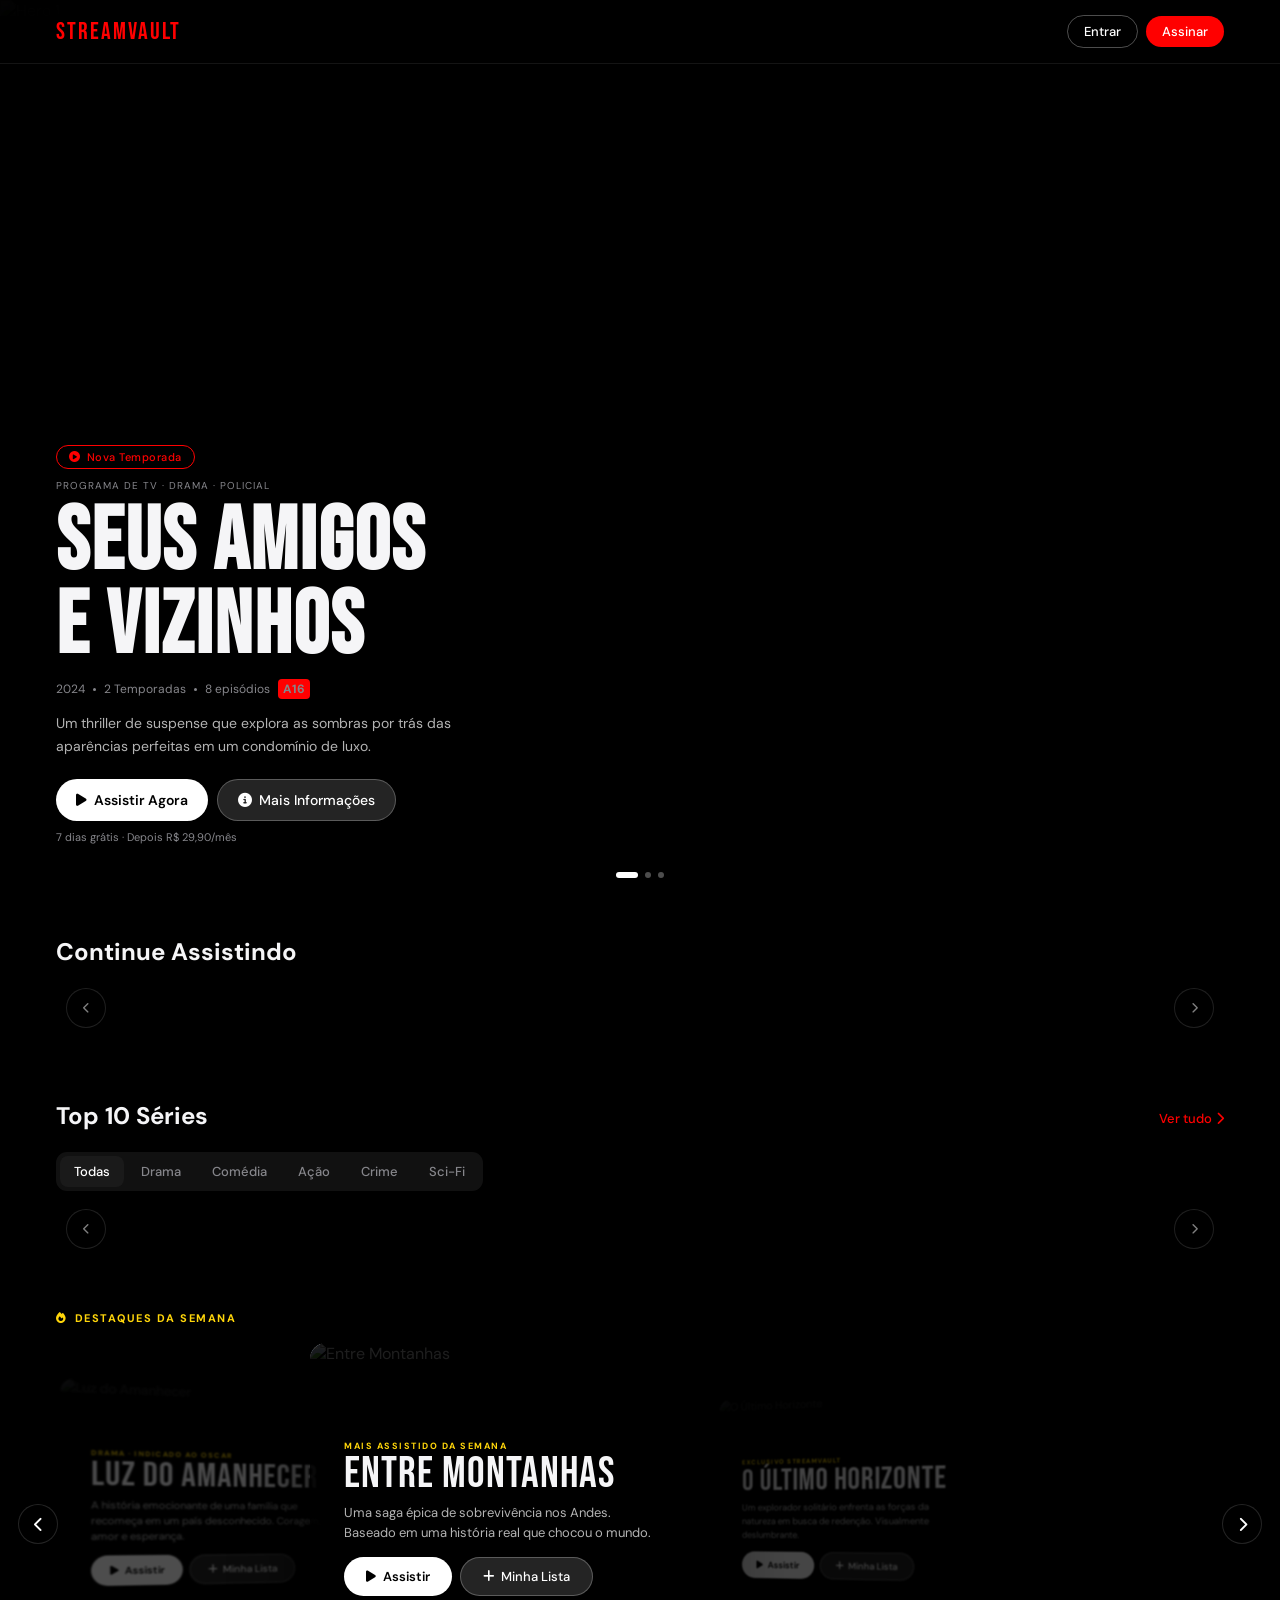
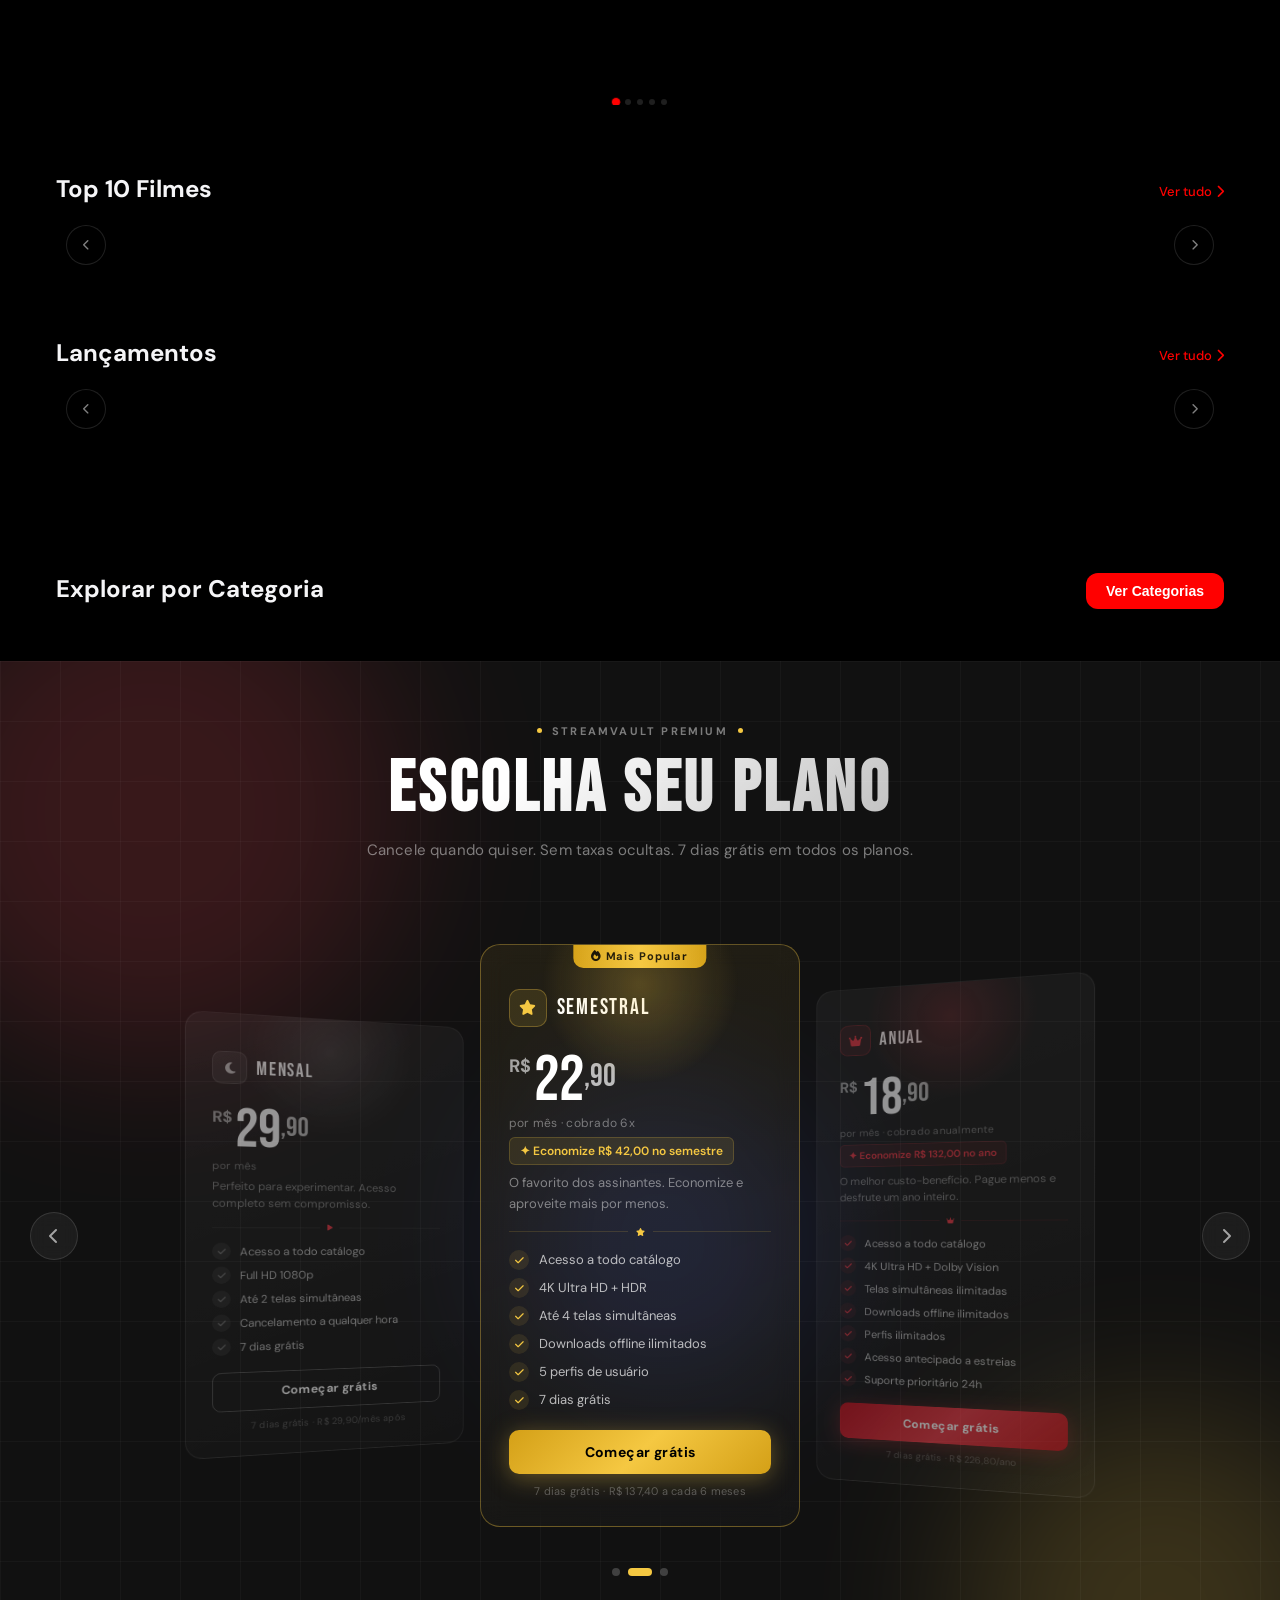
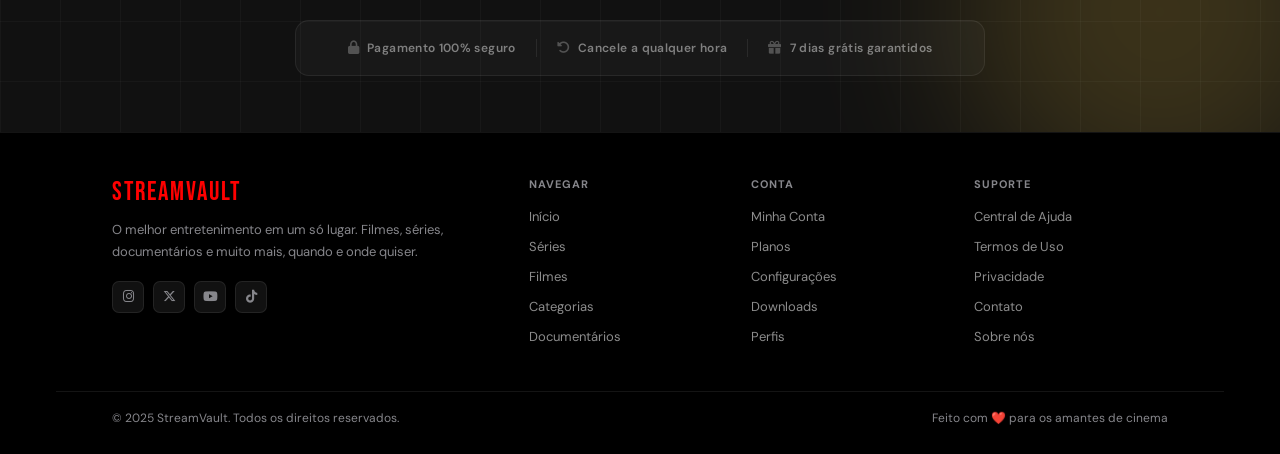
==== commit f84bf38e: "Add files via upload" ====
--- a/index.html
+++ b/index.html
@@ -13,8 +13,8 @@
 <header id="navbar">
   <span class="nav-logo">StreamVault</span>
   <div class="nav-actions">
-    <a href="#" class="btn-nav btn-outline">Entrar</a>
-    <a href="#plans" class="btn-nav btn-primary">Assinar</a>
+    <a href="login.html" class="btn-nav btn-outline">Entrar</a>
+    <a href="assinatura.html" class="btn-nav btn-primary">Assinar</a>
   </div>
 </header>
 
@@ -285,7 +285,7 @@
             <li><i class="fa-solid fa-check"></i><span>Cancelamento a qualquer hora</span></li>
             <li><i class="fa-solid fa-check"></i><span>7 dias grátis</span></li>
           </ul>
-          <button class="pcard-btn pcard-btn-outline" onclick="selectPlan('Mensal')">Começar grátis</button>
+          <button href = "assinatura.html" class="pcard-btn pcard-btn-outline" onclick="selectPlan('Mensal')">Começar grátis</button>
           <p class="pcard-trial">7 dias grátis · R$ 29,90/mês após</p>
         </div>
       </div>
@@ -320,7 +320,7 @@
             <li><i class="fa-solid fa-check"></i><span>5 perfis de usuário</span></li>
             <li><i class="fa-solid fa-check"></i><span>7 dias grátis</span></li>
           </ul>
-          <button class="pcard-btn pcard-btn-gold" onclick="selectPlan('Semestral')">Começar grátis</button>
+          <button href= "assinatura.html" class="pcard-btn pcard-btn-gold" onclick="selectPlan('Semestral')">Começar grátis</button>
           <p class="pcard-trial">7 dias grátis · R$ 137,40 a cada 6 meses</p>
         </div>
       </div>
@@ -382,542 +382,6 @@
     <div class="plans-guarantee-item"><i class="fa-solid fa-gift"></i><span>7 dias grátis garantidos</span></div>
   </div>
 </section>
-
-<style>
-/* ══════════════ PLANOS 3D PREMIUM ══════════════ */
-:root {
-  --pcard-accent: #e63946;
-  --pcard-gold: #f5c842;
-  --pcard-dark: #0a0a0f;
-  --pcard-surface: rgba(255,255,255,0.04);
-  --pcard-border: rgba(255,255,255,0.08);
-}
-
-.plans-section-3d {
-  position: relative;
-  padding: 100px 0 80px;
-  overflow: hidden;
-  background: #07070d;
-}
-
-/* — Background FX — */
-.plans-bg-fx { position: absolute; inset: 0; pointer-events: none; z-index: 0; }
-.plans-bg-orb {
-  position: absolute;
-  border-radius: 50%;
-  filter: blur(80px);
-  opacity: 0.18;
-}
-.plans-orb-1 { width: 500px; height: 500px; background: #e63946; top: -100px; left: -100px; animation: plansorb1 12s ease-in-out infinite alternate; }
-.plans-orb-2 { width: 400px; height: 400px; background: #f5c842; bottom: -80px; right: -80px; animation: plansorb2 10s ease-in-out infinite alternate; }
-.plans-orb-3 { width: 300px; height: 300px; background: #4361ee; top: 40%; left: 40%; animation: plansorb3 14s ease-in-out infinite alternate; }
-
-@keyframes plansorb1 { from { transform: translate(0,0) scale(1); } to { transform: translate(60px,40px) scale(1.15); } }
-@keyframes plansorb2 { from { transform: translate(0,0) scale(1); } to { transform: translate(-40px,-60px) scale(1.1); } }
-@keyframes plansorb3 { from { transform: translate(0,0) scale(1); } to { transform: translate(30px,-30px) scale(0.9); } }
-
-.plans-bg-grid {
-  position: absolute;
-  inset: 0;
-  background-image:
-    linear-gradient(rgba(255,255,255,0.03) 1px, transparent 1px),
-    linear-gradient(90deg, rgba(255,255,255,0.03) 1px, transparent 1px);
-  background-size: 60px 60px;
-}
-
-/* — Header — */
-.plans-3d-header {
-  position: relative;
-  z-index: 2;
-  text-align: center;
-  margin-bottom: 56px;
-}
-.plans-eyebrow {
-  display: inline-flex;
-  align-items: center;
-  gap: 10px;
-  font-family: 'DM Sans', sans-serif;
-  font-size: 11px;
-  font-weight: 700;
-  letter-spacing: 0.2em;
-  text-transform: uppercase;
-  color: rgba(255,255,255,0.45);
-  margin-bottom: 16px;
-}
-.plans-eyebrow-dot {
-  width: 5px; height: 5px; border-radius: 50%;
-  background: var(--pcard-gold);
-  display: inline-block;
-}
-.plans-3d-title {
-  font-family: 'Bebas Neue', sans-serif;
-  font-size: clamp(42px, 6vw, 72px);
-  letter-spacing: 0.05em;
-  color: #fff;
-  line-height: 1;
-  margin: 0 0 14px;
-  background: linear-gradient(135deg, #fff 40%, rgba(255,255,255,0.5));
-  -webkit-background-clip: text;
-  -webkit-text-fill-color: transparent;
-  background-clip: text;
-}
-.plans-3d-sub {
-  font-family: 'DM Sans', sans-serif;
-  font-size: 15px;
-  color: rgba(255,255,255,0.45);
-  margin: 0;
-  letter-spacing: 0.01em;
-}
-
-/* — Carousel Stage — */
-.plans-carousel-wrap {
-  position: relative;
-  z-index: 2;
-  display: flex;
-  align-items: center;
-  justify-content: center;
-  gap: 0;
-  padding: 40px 0 20px;
-}
-.plans-carousel-stage {
-  display: flex;
-  align-items: center;
-  justify-content: center;
-  gap: 0;
-  perspective: 1200px;
-  width: min(1100px, 96vw);
-  min-height: 560px;
-  position: relative;
-}
-
-/* — Plan Card — */
-.pcard {
-  position: absolute;
-  width: 320px;
-  transition: transform 0.6s cubic-bezier(0.34,1.3,0.64,1), opacity 0.5s ease, z-index 0s;
-  cursor: pointer;
-  user-select: none;
-}
-.pcard-inner {
-  position: relative;
-  border-radius: 20px;
-  padding: 36px 28px 28px;
-  background: linear-gradient(160deg, rgba(255,255,255,0.07) 0%, rgba(255,255,255,0.02) 100%);
-  border: 1px solid rgba(255,255,255,0.1);
-  backdrop-filter: blur(12px);
-  overflow: hidden;
-  transition: border-color 0.3s;
-}
-.pcard:hover .pcard-inner { border-color: rgba(255,255,255,0.2); }
-
-/* States: center, left, right */
-.pcard[data-state="center"] {
-  transform: translateX(0) scale(1) rotateY(0deg);
-  z-index: 10;
-  opacity: 1;
-}
-.pcard[data-state="left"] {
-  transform: translateX(-310px) scale(0.83) rotateY(18deg);
-  z-index: 5;
-  opacity: 0.55;
-}
-.pcard[data-state="right"] {
-  transform: translateX(310px) scale(0.83) rotateY(-18deg);
-  z-index: 5;
-  opacity: 0.55;
-}
-.pcard[data-state="hidden-left"] {
-  transform: translateX(-600px) scale(0.6) rotateY(30deg);
-  z-index: 1;
-  opacity: 0;
-  pointer-events: none;
-}
-.pcard[data-state="hidden-right"] {
-  transform: translateX(600px) scale(0.6) rotateY(-30deg);
-  z-index: 1;
-  opacity: 0;
-  pointer-events: none;
-}
-
-/* Featured glow border */
-.pcard-featured .pcard-inner {
-  border-color: rgba(245,200,66,0.35);
-  background: linear-gradient(160deg, rgba(245,200,66,0.08) 0%, rgba(255,255,255,0.02) 100%);
-}
-
-/* — Glow — */
-.pcard-glow {
-  position: absolute;
-  width: 200px; height: 200px;
-  border-radius: 50%;
-  top: -60px; left: 50%;
-  transform: translateX(-50%);
-  background: radial-gradient(circle, rgba(255,255,255,0.12), transparent 70%);
-  pointer-events: none;
-}
-.pcard-glow-gold { background: radial-gradient(circle, rgba(245,200,66,0.25), transparent 70%); }
-.pcard-glow-red  { background: radial-gradient(circle, rgba(230,57,70,0.25), transparent 70%); }
-
-/* — Popular badge — */
-.pcard-popular-badge {
-  position: absolute;
-  top: -1px; left: 50%; transform: translateX(-50%);
-  background: linear-gradient(90deg, #d4a017, #f5c842, #d4a017);
-  color: #000;
-  font-family: 'DM Sans', sans-serif;
-  font-size: 11px;
-  font-weight: 700;
-  letter-spacing: 0.08em;
-  padding: 5px 18px;
-  border-radius: 0 0 10px 10px;
-  white-space: nowrap;
-}
-
-/* — Tier — */
-.pcard-tier {
-  display: flex;
-  align-items: center;
-  gap: 10px;
-  margin-bottom: 22px;
-  margin-top: 8px;
-}
-.pcard-tier-icon {
-  width: 38px; height: 38px;
-  border-radius: 10px;
-  background: rgba(255,255,255,0.08);
-  border: 1px solid rgba(255,255,255,0.12);
-  display: flex; align-items: center; justify-content: center;
-  font-size: 15px;
-  color: rgba(255,255,255,0.7);
-}
-.pcard-tier-icon-gold { background: rgba(245,200,66,0.12); border-color: rgba(245,200,66,0.3); color: #f5c842; }
-.pcard-tier-icon-red  { background: rgba(230,57,70,0.12);  border-color: rgba(230,57,70,0.3);  color: #e63946; }
-.pcard-tier-label {
-  font-family: 'Bebas Neue', sans-serif;
-  font-size: 22px;
-  letter-spacing: 0.08em;
-  color: #fff;
-}
-
-/* — Price — */
-.pcard-price-wrap { margin-bottom: 6px; }
-.pcard-price {
-  display: flex;
-  align-items: flex-start;
-  line-height: 1;
-}
-.pcard-cur {
-  font-family: 'DM Sans', sans-serif;
-  font-size: 18px;
-  font-weight: 700;
-  color: rgba(255,255,255,0.6);
-  margin-top: 8px;
-  margin-right: 3px;
-}
-.pcard-amount {
-  font-family: 'Bebas Neue', sans-serif;
-  font-size: 64px;
-  color: #fff;
-  letter-spacing: -1px;
-}
-.pcard-cents {
-  font-family: 'Bebas Neue', sans-serif;
-  font-size: 32px;
-  color: rgba(255,255,255,0.7);
-  margin-top: 12px;
-}
-.pcard-period {
-  font-family: 'DM Sans', sans-serif;
-  font-size: 12px;
-  color: rgba(255,255,255,0.4);
-  margin-top: 2px;
-  letter-spacing: 0.02em;
-}
-
-/* — Savings — */
-.pcard-savings {
-  font-family: 'DM Sans', sans-serif;
-  font-size: 12px;
-  font-weight: 600;
-  color: #f5c842;
-  background: rgba(245,200,66,0.1);
-  border: 1px solid rgba(245,200,66,0.2);
-  border-radius: 6px;
-  padding: 5px 10px;
-  display: inline-block;
-  margin-bottom: 8px;
-}
-.pcard-savings-red {
-  color: #e63946;
-  background: rgba(230,57,70,0.1);
-  border-color: rgba(230,57,70,0.2);
-}
-
-/* — Desc — */
-.pcard-desc {
-  font-family: 'DM Sans', sans-serif;
-  font-size: 13px;
-  color: rgba(255,255,255,0.45);
-  line-height: 1.55;
-  margin-bottom: 14px;
-}
-
-/* — Divider — */
-.pcard-divider {
-  display: flex;
-  align-items: center;
-  gap: 8px;
-  margin: 14px 0;
-}
-.pcard-divider span {
-  flex: 1;
-  height: 1px;
-  background: rgba(255,255,255,0.08);
-}
-.pcard-divider-gold span { background: rgba(245,200,66,0.15); }
-.pcard-divider-red  span { background: rgba(230,57,70,0.15); }
-
-/* — Features — */
-.pcard-features {
-  list-style: none;
-  padding: 0; margin: 0 0 20px;
-  display: flex; flex-direction: column; gap: 8px;
-}
-.pcard-features li {
-  display: flex;
-  align-items: center;
-  gap: 10px;
-  font-family: 'DM Sans', sans-serif;
-  font-size: 13px;
-  color: rgba(255,255,255,0.7);
-}
-.pcard-features li i {
-  font-size: 10px;
-  color: rgba(255,255,255,0.35);
-  background: rgba(255,255,255,0.07);
-  border-radius: 50%;
-  width: 20px; height: 20px;
-  display: flex; align-items: center; justify-content: center;
-  flex-shrink: 0;
-}
-.pcard-featured .pcard-features li i { color: #f5c842; background: rgba(245,200,66,0.1); }
-.pcard-glow-red ~ * .pcard-features li i,
-.pcard-tier-icon-red ~ .pcard-features li i { color: #e63946; background: rgba(230,57,70,0.1); }
-
-/* — Buttons — */
-.pcard-btn {
-  width: 100%;
-  padding: 13px;
-  border: none;
-  border-radius: 10px;
-  font-family: 'DM Sans', sans-serif;
-  font-size: 14px;
-  font-weight: 700;
-  letter-spacing: 0.03em;
-  cursor: pointer;
-  transition: transform 0.2s, opacity 0.2s, box-shadow 0.2s;
-  margin-bottom: 10px;
-}
-.pcard-btn:hover { transform: translateY(-2px); opacity: 0.9; }
-.pcard-btn:active { transform: translateY(0); }
-
-.pcard-btn-outline {
-  background: transparent;
-  color: #fff;
-  border: 1.5px solid rgba(255,255,255,0.25);
-}
-.pcard-btn-outline:hover { border-color: rgba(255,255,255,0.6); box-shadow: 0 0 20px rgba(255,255,255,0.08); }
-
-.pcard-btn-gold {
-  background: linear-gradient(135deg, #d4a017 0%, #f5c842 50%, #d4a017 100%);
-  color: #000;
-  box-shadow: 0 4px 24px rgba(245,200,66,0.35);
-}
-.pcard-btn-gold:hover { box-shadow: 0 6px 32px rgba(245,200,66,0.5); }
-
-.pcard-btn-red {
-  background: linear-gradient(135deg, #c1121f 0%, #e63946 50%, #c1121f 100%);
-  color: #fff;
-  box-shadow: 0 4px 24px rgba(230,57,70,0.35);
-}
-.pcard-btn-red:hover { box-shadow: 0 6px 32px rgba(230,57,70,0.5); }
-
-/* — Trial — */
-.pcard-trial {
-  font-family: 'DM Sans', sans-serif;
-  font-size: 11px;
-  color: rgba(255,255,255,0.28);
-  text-align: center;
-  margin: 0;
-  letter-spacing: 0.02em;
-}
-
-/* — Arrow Buttons — */
-.plans-c3d-arrow {
-  position: relative;
-  z-index: 20;
-  width: 48px; height: 48px;
-  border-radius: 50%;
-  border: 1.5px solid rgba(255,255,255,0.12);
-  background: rgba(255,255,255,0.05);
-  color: rgba(255,255,255,0.6);
-  font-size: 16px;
-  cursor: pointer;
-  transition: all 0.2s;
-  backdrop-filter: blur(8px);
-  flex-shrink: 0;
-  display: flex; align-items: center; justify-content: center;
-  margin: 0 12px;
-}
-.plans-c3d-arrow:hover {
-  background: rgba(255,255,255,0.12);
-  border-color: rgba(255,255,255,0.3);
-  color: #fff;
-  transform: scale(1.08);
-}
-
-/* — Dots — */
-.plans-dots {
-  position: relative;
-  z-index: 2;
-  display: flex;
-  justify-content: center;
-  gap: 8px;
-  margin-top: 32px;
-}
-.plans-dot {
-  width: 8px; height: 8px;
-  border-radius: 50%;
-  border: none;
-  background: rgba(255,255,255,0.2);
-  cursor: pointer;
-  padding: 0;
-  transition: all 0.3s;
-}
-.plans-dot.active { width: 24px; border-radius: 4px; background: rgba(255,255,255,0.7); }
-.plans-dot-gold.active { background: #f5c842; }
-.plans-dot-red.active  { background: #e63946; }
-
-/* — Guarantee — */
-.plans-guarantee {
-  position: relative;
-  z-index: 2;
-  display: flex;
-  align-items: center;
-  justify-content: center;
-  gap: 0;
-  flex-wrap: wrap;
-  margin-top: 44px;
-  padding: 18px 32px;
-  border: 1px solid rgba(255,255,255,0.07);
-  border-radius: 14px;
-  background: rgba(255,255,255,0.03);
-  width: fit-content;
-  margin-left: auto;
-  margin-right: auto;
-}
-.plans-guarantee-item {
-  display: flex;
-  align-items: center;
-  gap: 8px;
-  font-family: 'DM Sans', sans-serif;
-  font-size: 12px;
-  font-weight: 600;
-  color: rgba(255,255,255,0.45);
-  padding: 0 20px;
-  letter-spacing: 0.03em;
-}
-.plans-guarantee-item i { color: rgba(255,255,255,0.25); font-size: 13px; }
-.plans-guarantee-sep {
-  width: 1px; height: 18px;
-  background: rgba(255,255,255,0.08);
-}
-
-/* — Click on side cards — */
-.pcard[data-state="left"],
-.pcard[data-state="right"] {
-  cursor: pointer;
-}
-
-/* — Mobile — */
-@media (max-width: 700px) {
-  .plans-carousel-stage { min-height: 580px; }
-  .pcard { width: 280px; }
-  .pcard[data-state="left"]  { transform: translateX(-240px) scale(0.78) rotateY(18deg); }
-  .pcard[data-state="right"] { transform: translateX(240px)  scale(0.78) rotateY(-18deg); }
-  .pcard-amount { font-size: 52px; }
-  .plans-guarantee { gap: 8px; padding: 14px 16px; }
-  .plans-guarantee-sep { display: none; }
-  .plans-guarantee-item { padding: 6px 10px; }
-}
-</style>
-
-<script>
-(function(){
-  const cards = Array.from(document.querySelectorAll('.pcard'));
-  let current = 1; // start at Semestral
-  const total = cards.length;
-
-  const states = ['left','center','right'];
-  // for 3 cards: indices wrap around
-
-  function updateCarousel() {
-    cards.forEach((card, i) => {
-      let offset = i - current;
-      // wrap
-      if (offset < -1) offset += total;
-      if (offset >  1) offset -= total;
-      let state;
-      if (offset === 0)  state = 'center';
-      else if (offset === -1) state = 'left';
-      else if (offset ===  1) state = 'right';
-      else state = i < current ? 'hidden-left' : 'hidden-right';
-      card.dataset.state = state;
-    });
-
-    // dots
-    document.querySelectorAll('.plans-dot').forEach((d, i) => {
-      d.classList.toggle('active', i === current);
-    });
-  }
-
-  window.plansCarouselMove = function(dir) {
-    current = (current + dir + total) % total;
-    updateCarousel();
-  };
-  window.plansCarouselGoto = function(i) {
-    current = i;
-    updateCarousel();
-  };
-
-  // click side cards to navigate
-  cards.forEach((card, i) => {
-    card.addEventListener('click', () => {
-      if (card.dataset.state === 'left')  { window.plansCarouselMove(-1); }
-      if (card.dataset.state === 'right') { window.plansCarouselMove(1); }
-    });
-  });
-
-  // fix featured card's feature icons color (CSS can't easily target sibling after nth)
-  const featuredCard = document.querySelector('.pcard-featured');
-  if (featuredCard) {
-    featuredCard.querySelectorAll('.pcard-features li i').forEach(el => {
-      el.style.color = '#f5c842';
-      el.style.background = 'rgba(245,200,66,0.1)';
-    });
-  }
-  const annualCard = cards[2];
-  if (annualCard) {
-    annualCard.querySelectorAll('.pcard-features li i').forEach(el => {
-      el.style.color = '#e63946';
-      el.style.background = 'rgba(230,57,70,0.1)';
-    });
-  }
-
-  updateCarousel();
-})();
-</script>
-
 <!-- ═══════════════════════════════════ FOOTER ═══ -->
 <footer>
   <div class="container">
@@ -1018,8 +482,6 @@
     </div>
   </div>
 </div>
-
-<!-- ═══════════════════════════════════ SCRIPTS ═══ -->
+</body>
 <script src="script.js"></script>
-</body>
 </html>
--- a/style.css
+++ b/style.css
@@ -423,7 +423,8 @@
   display: flex; align-items: center;
   justify-content: space-between; margin-bottom: 16px;
 }
-.section-title { font-size: clamp(16px, 3vw, 24px); font-weight: 700; }
+.section-title { font-size: clamp(16px, 3vw, 24px); font-weight: 700;
+margin-bottom: 5px; }
 .section-more {
   /* Seus estilos originais */
   color: red;
@@ -456,7 +457,7 @@
 }
 .row-wrapper .scroll-row { flex: 1; min-width: 0; }
 .row-arrow {
-  flex-shrink: 0; width: 30px; height: 30px;
+  flex-shrink: 0; width: 40px; height: 40px;
   border-radius: 50%;
   border: 1px solid rgba(255,255,255,0.12);
   background: rgba(0,0,0,0.6); backdrop-filter: blur(10px);
@@ -1023,7 +1024,7 @@
 @media (min-width: 1024px) { .poster-item { flex: 0 0 118px; height: 168px; } }
 
 /* ═══════════════════════════════ 3D CAROUSEL ═══ */
-.carousel-3d-section { padding: 28px 0 32px; }
+.carousel-3d-section { padding: 26px 0 32px; }
 .carousel-3d-label {
   padding: 0 var(--section-px); margin-bottom: 18px;
   font-size: 11px; font-weight: 700; letter-spacing: 1.5px; text-transform: uppercase;
@@ -1058,7 +1059,7 @@
   display: flex; flex-direction: column; justify-content: center;
   max-width: 58%;
 }
-.c3d-badge { font-size: 9px; font-weight: 700; letter-spacing: 1.5px; text-transform: uppercase; color: var(--gold); margin-bottom: 7px; }
+.c3d-badge { font-size: 9px; font-weight: 700; letter-spacing: 1.5px; text-transform: uppercase; color: var(--gold); margin-top: 10px; }
 .c3d-title { font-family: 'Bebas Neue', sans-serif; font-size: clamp(20px, 4vw, 44px); line-height: 1; letter-spacing: 1px; margin-bottom: 7px; }
 .c3d-desc { font-size: clamp(10px, 1.2vw, 13px); color: rgba(255,255,255,0.7); line-height: 1.55; margin-bottom: 14px; display: -webkit-box; -webkit-line-clamp: 3; -webkit-box-orient: vertical; overflow: hidden; }
 .c3d-actions { display: flex; gap: 8px; flex-wrap: wrap; }
@@ -1106,4 +1107,471 @@
   .nav-menu-btn { display: flex; }
   header { padding: 0 var(--section-px); }
   section { padding: 28px 0; }
+}
+
+/* ══════════════ PLANOS 3D PREMIUM ══════════════ */
+:root {
+  --pcard-accent: #e63946;
+  --pcard-gold: #f5c842;
+  --pcard-dark: #0a0a0f;
+  --pcard-surface: rgba(255,255,255,0.04);
+  --pcard-border: rgba(255,255,255,0.08);
+}
+
+.plans-section-3d {
+  position: relative;
+  padding: 100px 0 80px;
+  overflow: hidden;
+  background: #07070d;
+}
+
+/* — Background FX — */
+.plans-bg-fx { position: absolute; inset: 0; pointer-events: none; z-index: 0; }
+.plans-bg-orb {
+  position: absolute;
+  border-radius: 50%;
+  filter: blur(80px);
+  opacity: 0.18;
+}
+.plans-orb-1 { width: 500px; height: 500px; background: #e63946; top: -100px; left: -100px; animation: plansorb1 12s ease-in-out infinite alternate; }
+.plans-orb-2 { width: 400px; height: 400px; background: #f5c842; bottom: -80px; right: -80px; animation: plansorb2 10s ease-in-out infinite alternate; }
+.plans-orb-3 { width: 300px; height: 300px; background: #4361ee; top: 40%; left: 40%; animation: plansorb3 14s ease-in-out infinite alternate; }
+
+@keyframes plansorb1 { from { transform: translate(0,0) scale(1); } to { transform: translate(60px,40px) scale(1.15); } }
+@keyframes plansorb2 { from { transform: translate(0,0) scale(1); } to { transform: translate(-40px,-60px) scale(1.1); } }
+@keyframes plansorb3 { from { transform: translate(0,0) scale(1); } to { transform: translate(30px,-30px) scale(0.9); } }
+
+.plans-bg-grid {
+  position: absolute;
+  inset: 0;
+  background-image:
+    linear-gradient(rgba(255,255,255,0.03) 1px, transparent 1px),
+    linear-gradient(90deg, rgba(255,255,255,0.03) 1px, transparent 1px);
+  background-size: 60px 60px;
+}
+
+/* — Header — */
+.plans-3d-header {
+  position: relative;
+  z-index: 2;
+  text-align: center;
+  margin-bottom: 56px;
+}
+.plans-eyebrow {
+  display: inline-flex;
+  align-items: center;
+  gap: 10px;
+  font-family: 'DM Sans', sans-serif;
+  font-size: 11px;
+  font-weight: 700;
+  letter-spacing: 0.2em;
+  text-transform: uppercase;
+  color: rgba(255,255,255,0.45);
+  margin-bottom: 16px;
+}
+.plans-eyebrow-dot {
+  width: 5px; height: 5px; border-radius: 50%;
+  background: var(--pcard-gold);
+  display: inline-block;
+}
+.plans-3d-title {
+  font-family: 'Bebas Neue', sans-serif;
+  font-size: clamp(42px, 6vw, 72px);
+  letter-spacing: 0.05em;
+  color: #fff;
+  line-height: 1;
+  margin: 0 0 14px;
+  background: linear-gradient(135deg, #fff 40%, rgba(255,255,255,0.5));
+  -webkit-background-clip: text;
+  -webkit-text-fill-color: transparent;
+  background-clip: text;
+}
+.plans-3d-sub {
+  font-family: 'DM Sans', sans-serif;
+  font-size: 15px;
+  color: rgba(255,255,255,0.45);
+  margin: 0;
+  letter-spacing: 0.01em;
+}
+
+/* — Carousel Stage — */
+.plans-carousel-wrap {
+  position: relative;
+  z-index: 2;
+  display: flex;
+  align-items: center;
+  justify-content: center;
+  gap: 0;
+  padding: 40px 0 20px;
+}
+.plans-carousel-stage {
+  display: flex;
+  align-items: center;
+  justify-content: center;
+  gap: 0;
+  perspective: 1200px;
+  width: min(1100px, 96vw);
+  min-height: 560px;
+  position: relative;
+}
+
+/* — Plan Card — */
+.pcard {
+  position: absolute;
+  width: 320px;
+  transition: transform 0.6s cubic-bezier(0.34,1.3,0.64,1), opacity 0.5s ease, z-index 0s;
+  cursor: pointer;
+  user-select: none;
+}
+.pcard-inner {
+  position: relative;
+  border-radius: 20px;
+  padding: 36px 28px 28px;
+  background: linear-gradient(160deg, rgba(255,255,255,0.07) 0%, rgba(255,255,255,0.02) 100%);
+  border: 1px solid rgba(255,255,255,0.1);
+  backdrop-filter: blur(12px);
+  overflow: hidden;
+  transition: border-color 0.3s;
+}
+.pcard:hover .pcard-inner { border-color: rgba(255,255,255,0.2); }
+
+/* States: center, left, right */
+.pcard[data-state="center"] {
+  transform: translateX(0) scale(1) rotateY(0deg);
+  z-index: 10;
+  opacity: 1;
+}
+.pcard[data-state="left"] {
+  transform: translateX(-310px) scale(0.83) rotateY(18deg);
+  z-index: 5;
+  opacity: 0.55;
+}
+.pcard[data-state="right"] {
+  transform: translateX(310px) scale(0.83) rotateY(-18deg);
+  z-index: 5;
+  opacity: 0.55;
+}
+.pcard[data-state="hidden-left"] {
+  transform: translateX(-600px) scale(0.6) rotateY(30deg);
+  z-index: 1;
+  opacity: 0;
+  pointer-events: none;
+}
+.pcard[data-state="hidden-right"] {
+  transform: translateX(600px) scale(0.6) rotateY(-30deg);
+  z-index: 1;
+  opacity: 0;
+  pointer-events: none;
+}
+
+/* Featured glow border */
+.pcard-featured .pcard-inner {
+  border-color: rgba(245,200,66,0.35);
+  background: linear-gradient(160deg, rgba(245,200,66,0.08) 0%, rgba(255,255,255,0.02) 100%);
+}
+
+/* — Glow — */
+.pcard-glow {
+  position: absolute;
+  width: 200px; height: 200px;
+  border-radius: 50%;
+  top: -60px; left: 50%;
+  transform: translateX(-50%);
+  background: radial-gradient(circle, rgba(255,255,255,0.12), transparent 70%);
+  pointer-events: none;
+}
+.pcard-glow-gold { background: radial-gradient(circle, rgba(245,200,66,0.25), transparent 70%); }
+.pcard-glow-red  { background: radial-gradient(circle, rgba(230,57,70,0.25), transparent 70%); }
+
+/* — Popular badge — */
+.pcard-popular-badge {
+  position: absolute;
+  top: -1px; left: 50%; transform: translateX(-50%);
+  background: linear-gradient(90deg, #d4a017, #f5c842, #d4a017);
+  color: #000;
+  font-family: 'DM Sans', sans-serif;
+  font-size: 11px;
+  font-weight: 700;
+  letter-spacing: 0.08em;
+  padding: 5px 18px;
+  border-radius: 0 0 10px 10px;
+  white-space: nowrap;
+}
+
+/* — Tier — */
+.pcard-tier {
+  display: flex;
+  align-items: center;
+  gap: 10px;
+  margin-bottom: 22px;
+  margin-top: 8px;
+}
+.pcard-tier-icon {
+  width: 38px; height: 38px;
+  border-radius: 10px;
+  background: rgba(255,255,255,0.08);
+  border: 1px solid rgba(255,255,255,0.12);
+  display: flex; align-items: center; justify-content: center;
+  font-size: 15px;
+  color: rgba(255,255,255,0.7);
+}
+.pcard-tier-icon-gold { background: rgba(245,200,66,0.12); border-color: rgba(245,200,66,0.3); color: #f5c842; }
+.pcard-tier-icon-red  { background: rgba(230,57,70,0.12);  border-color: rgba(230,57,70,0.3);  color: #e63946; }
+.pcard-tier-label {
+  font-family: 'Bebas Neue', sans-serif;
+  font-size: 22px;
+  letter-spacing: 0.08em;
+  color: #fff;
+}
+
+/* — Price — */
+.pcard-price-wrap { margin-bottom: 6px; }
+.pcard-price {
+  display: flex;
+  align-items: flex-start;
+  line-height: 1;
+}
+.pcard-cur {
+  font-family: 'DM Sans', sans-serif;
+  font-size: 18px;
+  font-weight: 700;
+  color: rgba(255,255,255,0.6);
+  margin-top: 8px;
+  margin-right: 3px;
+}
+.pcard-amount {
+  font-family: 'Bebas Neue', sans-serif;
+  font-size: 64px;
+  color: #fff;
+  letter-spacing: -1px;
+}
+.pcard-cents {
+  font-family: 'Bebas Neue', sans-serif;
+  font-size: 32px;
+  color: rgba(255,255,255,0.7);
+  margin-top: 12px;
+}
+.pcard-period {
+  font-family: 'DM Sans', sans-serif;
+  font-size: 12px;
+  color: rgba(255,255,255,0.4);
+  margin-top: 2px;
+  letter-spacing: 0.02em;
+}
+
+/* — Savings — */
+.pcard-savings {
+  font-family: 'DM Sans', sans-serif;
+  font-size: 12px;
+  font-weight: 600;
+  color: #f5c842;
+  background: rgba(245,200,66,0.1);
+  border: 1px solid rgba(245,200,66,0.2);
+  border-radius: 6px;
+  padding: 5px 10px;
+  display: inline-block;
+  margin-bottom: 8px;
+}
+.pcard-savings-red {
+  color: #e63946;
+  background: rgba(230,57,70,0.1);
+  border-color: rgba(230,57,70,0.2);
+}
+
+/* — Desc — */
+.pcard-desc {
+  font-family: 'DM Sans', sans-serif;
+  font-size: 13px;
+  color: rgba(255,255,255,0.45);
+  line-height: 1.55;
+  margin-bottom: 14px;
+}
+
+/* — Divider — */
+.pcard-divider {
+  display: flex;
+  align-items: center;
+  gap: 8px;
+  margin: 14px 0;
+}
+.pcard-divider span {
+  flex: 1;
+  height: 1px;
+  background: rgba(255,255,255,0.08);
+}
+.pcard-divider-gold span { background: rgba(245,200,66,0.15); }
+.pcard-divider-red  span { background: rgba(230,57,70,0.15); }
+
+/* — Features — */
+.pcard-features {
+  list-style: none;
+  padding: 0; margin: 0 0 20px;
+  display: flex; flex-direction: column; gap: 8px;
+}
+.pcard-features li {
+  display: flex;
+  align-items: center;
+  gap: 10px;
+  font-family: 'DM Sans', sans-serif;
+  font-size: 13px;
+  color: rgba(255,255,255,0.7);
+}
+.pcard-features li i {
+  font-size: 10px;
+  color: rgba(255,255,255,0.35);
+  background: rgba(255,255,255,0.07);
+  border-radius: 50%;
+  width: 20px; height: 20px;
+  display: flex; align-items: center; justify-content: center;
+  flex-shrink: 0;
+}
+.pcard-featured .pcard-features li i { color: #f5c842; background: rgba(245,200,66,0.1); }
+.pcard-glow-red ~ * .pcard-features li i,
+.pcard-tier-icon-red ~ .pcard-features li i { color: #e63946; background: rgba(230,57,70,0.1); }
+
+/* — Buttons — */
+.pcard-btn {
+  width: 100%;
+  padding: 13px;
+  border: none;
+  border-radius: 10px;
+  font-family: 'DM Sans', sans-serif;
+  font-size: 14px;
+  font-weight: 700;
+  letter-spacing: 0.03em;
+  cursor: pointer;
+  transition: transform 0.2s, opacity 0.2s, box-shadow 0.2s;
+  margin-bottom: 10px;
+}
+.pcard-btn:hover { transform: translateY(-2px); opacity: 0.9; }
+.pcard-btn:active { transform: translateY(0); }
+
+.pcard-btn-outline {
+  background: transparent;
+  color: #fff;
+  border: 1.5px solid rgba(255,255,255,0.25);
+}
+.pcard-btn-outline:hover { border-color: rgba(255,255,255,0.6); box-shadow: 0 0 20px rgba(255,255,255,0.08); }
+
+.pcard-btn-gold {
+  background: linear-gradient(135deg, #d4a017 0%, #f5c842 50%, #d4a017 100%);
+  color: #000;
+  box-shadow: 0 4px 24px rgba(245,200,66,0.35);
+}
+.pcard-btn-gold:hover { box-shadow: 0 6px 32px rgba(245,200,66,0.5); }
+
+.pcard-btn-red {
+  background: linear-gradient(135deg, #c1121f 0%, #e63946 50%, #c1121f 100%);
+  color: #fff;
+  box-shadow: 0 4px 24px rgba(230,57,70,0.35);
+}
+.pcard-btn-red:hover { box-shadow: 0 6px 32px rgba(230,57,70,0.5); }
+
+/* — Trial — */
+.pcard-trial {
+  font-family: 'DM Sans', sans-serif;
+  font-size: 11px;
+  color: rgba(255,255,255,0.28);
+  text-align: center;
+  margin: 0;
+  letter-spacing: 0.02em;
+}
+
+/* — Arrow Buttons — */
+.plans-c3d-arrow {
+  position: relative;
+  z-index: 20;
+  width: 48px; height: 48px;
+  border-radius: 50%;
+  border: 1.5px solid rgba(255,255,255,0.12);
+  background: rgba(255,255,255,0.05);
+  color: rgba(255,255,255,0.6);
+  font-size: 16px;
+  cursor: pointer;
+  transition: all 0.2s;
+  backdrop-filter: blur(8px);
+  flex-shrink: 0;
+  display: flex; align-items: center; justify-content: center;
+  margin: 0 12px;
+}
+.plans-c3d-arrow:hover {
+  background: rgba(255,255,255,0.12);
+  border-color: rgba(255,255,255,0.3);
+  color: #fff;
+  transform: scale(1.08);
+}
+
+/* — Dots — */
+.plans-dots {
+  position: relative;
+  z-index: 2;
+  display: flex;
+  justify-content: center;
+  gap: 8px;
+  margin-top: 32px;
+}
+.plans-dot {
+  width: 8px; height: 8px;
+  border-radius: 50%;
+  border: none;
+  background: rgba(255,255,255,0.2);
+  cursor: pointer;
+  padding: 0;
+  transition: all 0.3s;
+}
+.plans-dot.active { width: 24px; border-radius: 4px; background: rgba(255,255,255,0.7); }
+.plans-dot-gold.active { background: #f5c842; }
+.plans-dot-red.active  { background: #e63946; }
+
+/* — Guarantee — */
+.plans-guarantee {
+  position: relative;
+  z-index: 2;
+  display: flex;
+  align-items: center;
+  justify-content: center;
+  gap: 0;
+  flex-wrap: wrap;
+  margin-top: 44px;
+  padding: 18px 32px;
+  border: 1px solid rgba(255,255,255,0.07);
+  border-radius: 14px;
+  background: rgba(255,255,255,0.03);
+  width: fit-content;
+  margin-left: auto;
+  margin-right: auto;
+}
+.plans-guarantee-item {
+  display: flex;
+  align-items: center;
+  gap: 8px;
+  font-family: 'DM Sans', sans-serif;
+  font-size: 12px;
+  font-weight: 600;
+  color: rgba(255,255,255,0.45);
+  padding: 0 20px;
+  letter-spacing: 0.03em;
+}
+.plans-guarantee-item i { color: rgba(255,255,255,0.25); font-size: 13px; }
+.plans-guarantee-sep {
+  width: 1px; height: 18px;
+  background: rgba(255,255,255,0.08);
+}
+
+/* — Click on side cards — */
+.pcard[data-state="left"],
+.pcard[data-state="right"] {
+  cursor: pointer;
+}
+
+/* — Mobile — */
+@media (max-width: 700px) {
+  .plans-carousel-stage { min-height: 580px; }
+  .pcard { width: 280px; }
+  .pcard[data-state="left"]  { transform: translateX(-240px) scale(0.78) rotateY(18deg); }
+  .pcard[data-state="right"] { transform: translateX(240px)  scale(0.78) rotateY(-18deg); }
+  .pcard-amount { font-size: 52px; }
+  .plans-guarantee { gap: 8px; padding: 14px 16px; }
+  .plans-guarantee-sep { display: none; }
+  .plans-guarantee-item { padding: 6px 10px; }
 }
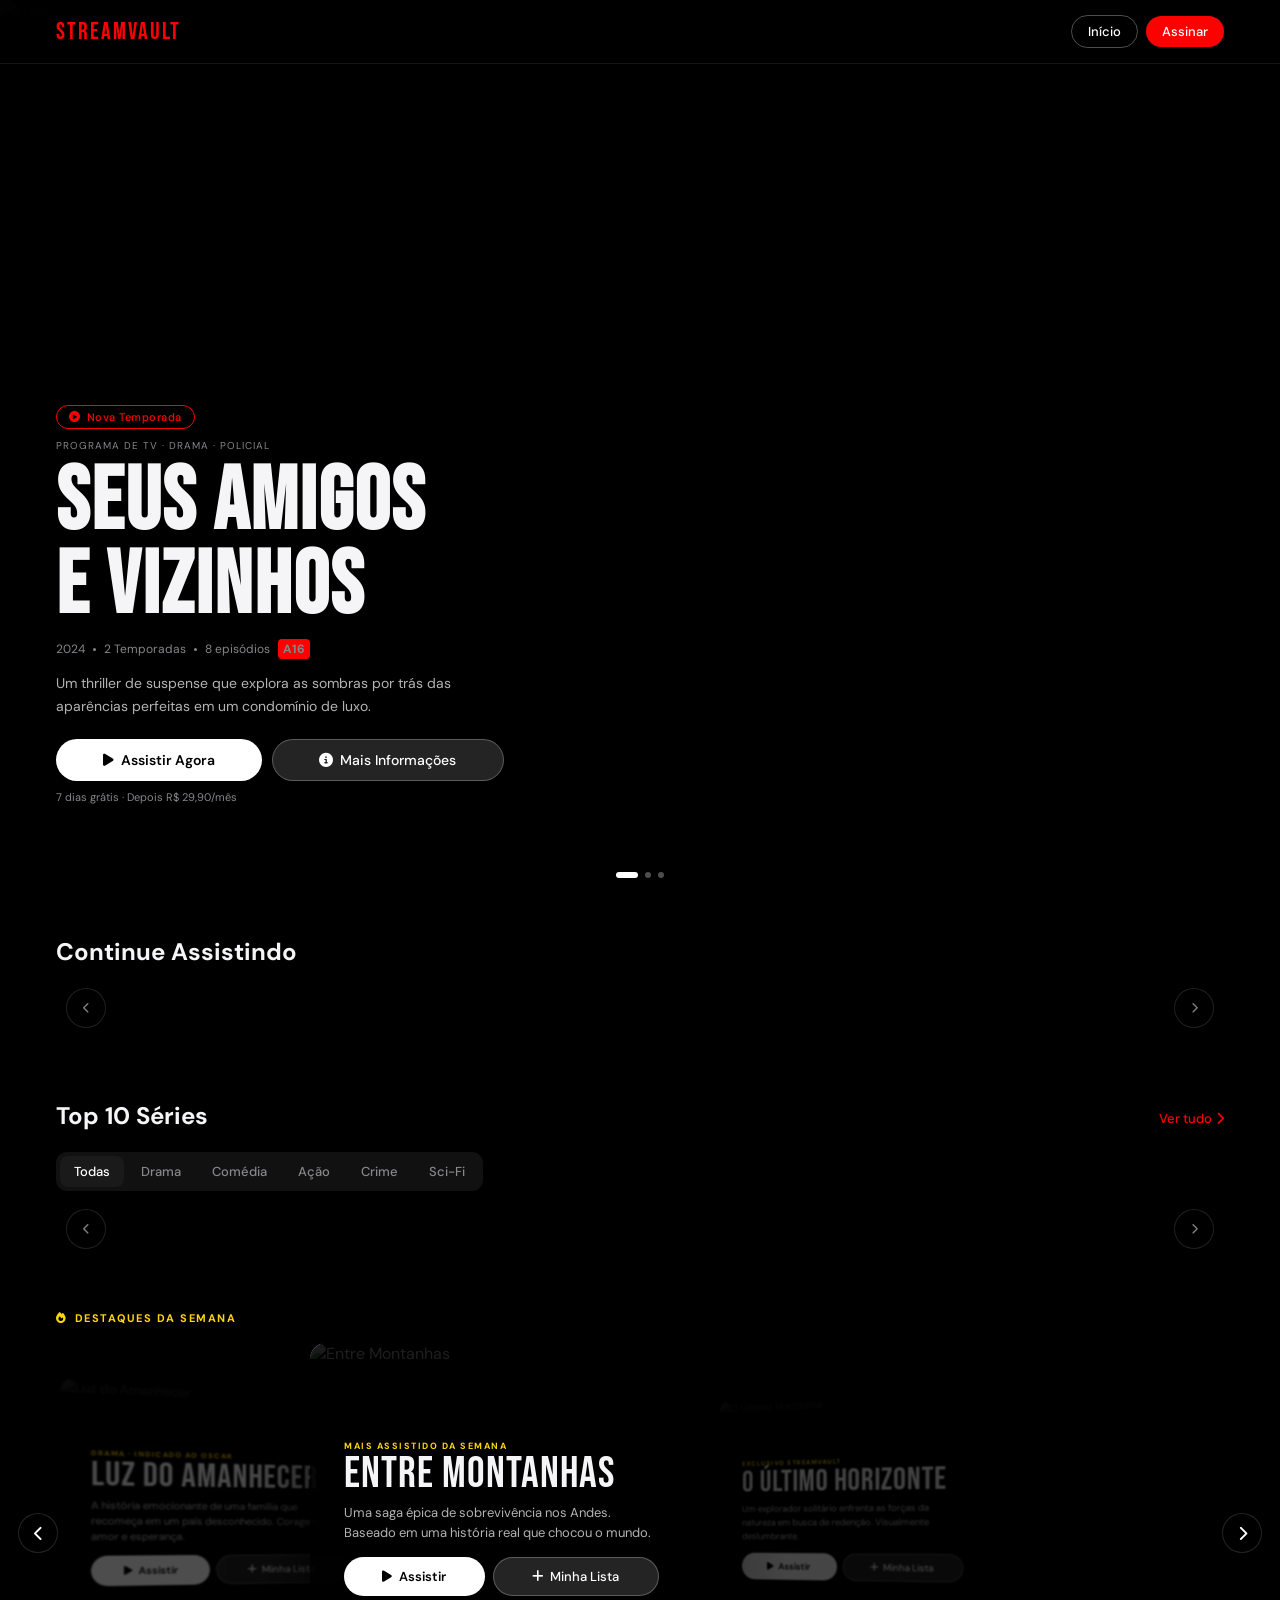
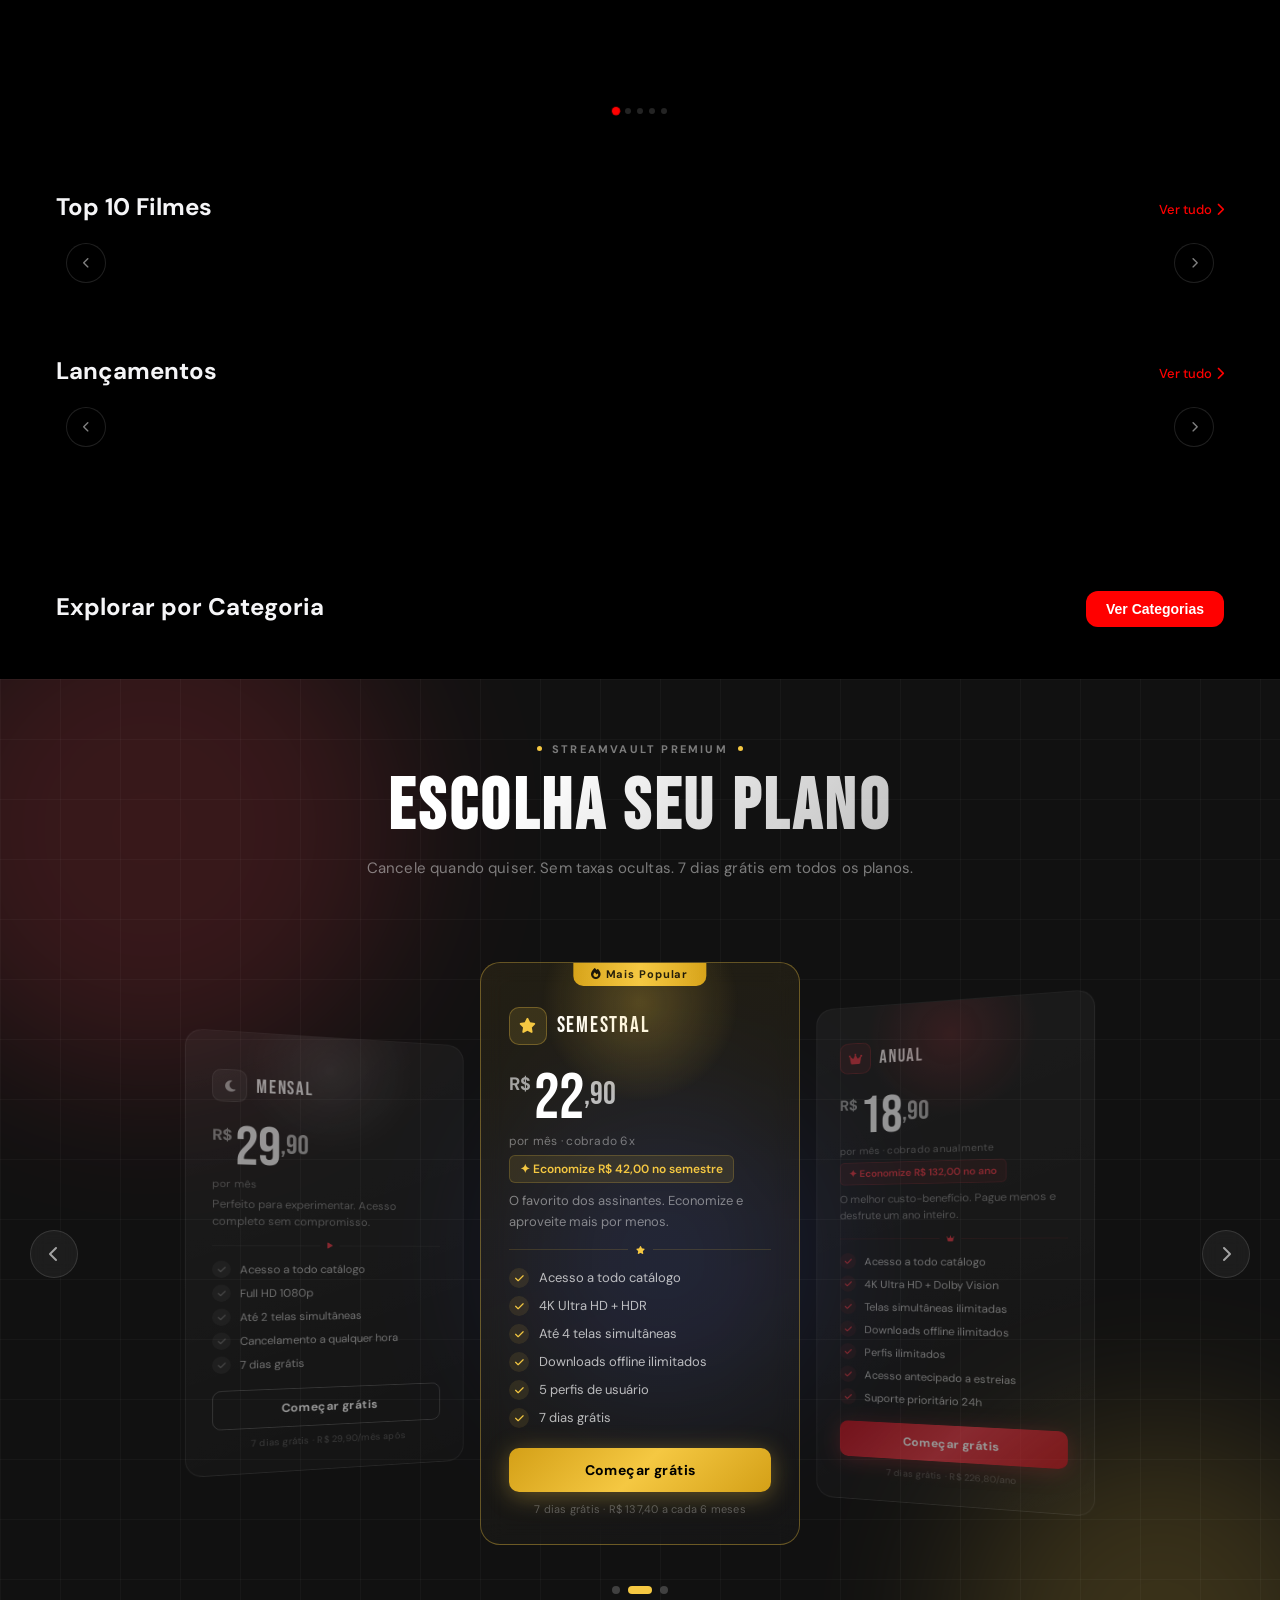
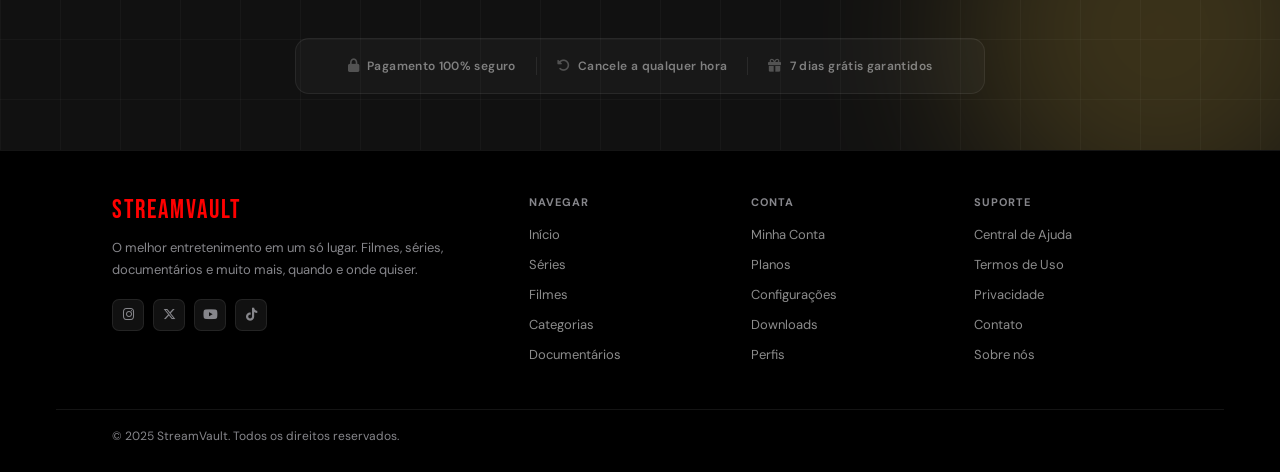
==== commit bc3ef930: "atualizando o site" ====
--- a/index.html
+++ b/index.html
@@ -1,487 +1,486 @@
-<!DOCTYPE html>
-<html lang="pt-br">
-<head>
-<meta charset="UTF-8">
-<meta name="viewport" content="width=device-width, initial-scale=1.0, viewport-fit=cover">
-<meta name="viewport" content="width=device-width, initial-scale=1, maximum-scale=1">
-<title>StreamVault — Seu Universo de Entretenimento</title>
-<link href="https://fonts.googleapis.com/css2?family=Bebas+Neue&family=DM+Sans:ital,wght@0,300;0,400;0,500;0,700;1,300&display=swap" rel="stylesheet">
-<link rel="stylesheet" href="https://cdnjs.cloudflare.com/ajax/libs/font-awesome/6.5.0/css/all.min.css">
-<link rel="stylesheet" href="style.css">
-</head>
-<body>
-<header id="navbar">
-  <span class="nav-logo">StreamVault</span>
-  <div class="nav-actions">
-    <a href="login.html" class="btn-nav btn-outline">Entrar</a>
-    <a href="assinatura.html" class="btn-nav btn-primary">Assinar</a>
-  </div>
-</header>
-
-<!-- ═══════════════════════════════════════════ HERO ═══ -->
-<section class="hero" id="home">
-  <div class="hero-slides" id="heroSlides">
-    <div class="hero-slide active">
-      <img src="https://images.unsplash.com/photo-1489599849927-2ee91cede3ba?w=1600&q=80" alt="Hero 1">
-    </div>
-    <div class="hero-slide">
-      <img src="https://images.unsplash.com/photo-1536440136628-849c177e76a1?w=1600&q=80" alt="Hero 2">
-    </div>
-    <div class="hero-slide">
-      <img src="https://images.unsplash.com/photo-1574267432553-4b4628081c31?w=1600&q=80" alt="Hero 3">
-    </div>
-  </div>
-  <div class="hero-gradient-side"></div>
-  <div class="hero-content">
-    <div class="hero-badge fade-up fade-up-delay-1"><i class="fa-solid fa-circle-play"></i> Nova Temporada</div>
-    <div class="hero-tag fade-up fade-up-delay-1">Programa de TV · Drama · Policial</div>
-    <h1 class="hero-title fade-up fade-up-delay-2" id="heroTitle">SEUS AMIGOS<br>E VIZINHOS</h1>
-    <div class="hero-meta fade-up fade-up-delay-3">
-      <span>2024</span><span class="dot"></span><span>2 Temporadas</span>
-      <span class="dot"></span><span>8 episódios</span><span class="rating-badge">A16</span>
-    </div>
-    <p class="hero-desc fade-up fade-up-delay-3" id="heroDesc">
-      Um thriller de suspense que explora as sombras por trás das aparências perfeitas em um condomínio de luxo.
-    </p>
-    <div class="hero-actions fade-up fade-up-delay-4">
-      <a href="#" class="btn-hero-main" onclick="openModal(0);return false;">
-        <i class="fa-solid fa-play"></i> Assistir Agora
-      </a>
-      <a href="#" class="btn-hero-sec" onclick="openModal(0);return false;">
-        <i class="fa-solid fa-circle-info"></i> Mais Informações
-      </a>
-    </div>
-    <p class="hero-trial fade-up fade-up-delay-4">7 dias grátis · Depois R$ 29,90/mês</p>
-  </div>
-  <div class="hero-dots" id="heroDots">
-    <div class="hero-dot active" onclick="goToSlide(0)"></div>
-    <div class="hero-dot" onclick="goToSlide(1)"></div>
-    <div class="hero-dot" onclick="goToSlide(2)"></div>
-  </div>
-</section>
-
-<div id="searchResults" style="display:none;margin-bottom:40px;"></div>
-
-<!-- ═══════════════════════════ CONTINUE WATCHING ═══ -->
-<section id="continue">
-  <div class="container">
-    <div class="section-header">
-      <h2 class="section-title">Continue Assistindo</h2>
-    </div>
-    <div class="row-wrapper">
-      <button class="row-arrow row-arrow-left" onclick="scrollRow('continueRow',-1)"><i class="fa-solid fa-chevron-left"></i></button>
-      <div class="scroll-row" id="continueRow"></div>
-      <button class="row-arrow row-arrow-right" onclick="scrollRow('continueRow',1)"><i class="fa-solid fa-chevron-right"></i></button>
-    </div>
-  </div>
-</section>
-
-<!-- ═══════════════════════════════ TOP 10 SÉRIES ═══ -->
-<section id="series">
-  <div class="container">
-    <div class="section-header">
-      <h2 class="section-title">Top 10 Séries</h2>
-      <a href="lancamentos.html" class="section-more">Ver tudo <i class="fa-solid fa-chevron-right"></i></a>
-    </div>
-    <div class="tabs">
-      <button class="tab-btn active" data-genre="todas" onclick="switchTab(this,'todas')">Todas</button>
-      <button class="tab-btn" data-genre="drama" onclick="switchTab(this,'drama')">Drama</button>
-      <button class="tab-btn" data-genre="comedia" onclick="switchTab(this,'comedia')">Comédia</button>
-      <button class="tab-btn" data-genre="acao" onclick="switchTab(this,'acao')">Ação</button>
-      <button class="tab-btn" data-genre="crime" onclick="switchTab(this,'crime')">Crime</button>
-      <button class="tab-btn" data-genre="sci-fi" onclick="switchTab(this,'sci-fi')">Sci-Fi</button>
-    </div>
-    <div class="row-wrapper">
-      <button class="row-arrow row-arrow-left" onclick="scrollRow('seriesRow',-1)"><i class="fa-solid fa-chevron-left"></i></button>
-      <div class="scroll-row" id="seriesRow"></div>
-      <button class="row-arrow row-arrow-right" onclick="scrollRow('seriesRow',1)"><i class="fa-solid fa-chevron-right"></i></button>
-    </div>
-  </div>
-</section>
-
-<!-- ═════════════════════════ FEATURED BANNER — CARROSSEL 3D ═══ -->
-<div class="carousel-3d-section">
-  <div class="carousel-3d-label"><i class="fa-solid fa-fire"></i> Destaques da Semana</div>
-  <div class="carousel-3d-stage" id="carousel3dStage">
-    <div class="carousel-3d-track" id="carousel3dTrack">
-
-      <div class="c3d-slide" data-index="0">
-        <img src="https://images.unsplash.com/photo-1594909122845-11baa439b7bf?w=1200&q=80" alt="Entre Montanhas">
-        <div class="c3d-overlay"></div>
-        <div class="c3d-content">
-          <div class="c3d-badge">Mais Assistido da Semana</div>
-          <div class="c3d-title">ENTRE MONTANHAS</div>
-          <p class="c3d-desc">Uma saga épica de sobrevivência nos Andes. Baseado em uma história real que chocou o mundo.</p>
-          <div class="c3d-actions">
-            <a href="#" class="btn-hero-main" style="font-size:13px;padding:10px 22px;" onclick="openModal(3);return false;"><i class="fa-solid fa-play"></i> Assistir</a>
-            <a href="#" class="btn-hero-sec" style="font-size:13px;padding:10px 22px;"><i class="fa-solid fa-plus"></i> Minha Lista</a>
-          </div>
-        </div>
-      </div>
-
-      <div class="c3d-slide" data-index="1">
-        <img src="https://images.unsplash.com/photo-1518676590629-3dcbd9c5a5c9?w=1200&q=80" alt="O Último Horizonte">
-        <div class="c3d-overlay"></div>
-        <div class="c3d-content">
-          <div class="c3d-badge">Exclusivo StreamVault</div>
-          <div class="c3d-title">O ÚLTIMO HORIZONTE</div>
-          <p class="c3d-desc">Um explorador solitário enfrenta as forças da natureza em busca de redenção. Visualmente deslumbrante.</p>
-          <div class="c3d-actions">
-            <a href="#" class="btn-hero-main" style="font-size:13px;padding:10px 22px;"><i class="fa-solid fa-play"></i> Assistir</a>
-            <a href="#" class="btn-hero-sec" style="font-size:13px;padding:10px 22px;"><i class="fa-solid fa-plus"></i> Minha Lista</a>
-          </div>
-        </div>
-      </div>
-
-      <div class="c3d-slide" data-index="2">
-        <img src="https://images.unsplash.com/photo-1534972195531-d756b9bfa9f2?w=1200&q=80" alt="Neon City">
-        <div class="c3d-overlay"></div>
-        <div class="c3d-content">
-          <div class="c3d-badge">Estreia · Sci-Fi</div>
-          <div class="c3d-title">NEON CITY</div>
-          <p class="c3d-desc">Em 2087, um detetive persegue uma IA fugitiva pelas ruas de uma metrópole cyberpunk. Ação sem parar.</p>
-          <div class="c3d-actions">
-            <a href="#" class="btn-hero-main" style="font-size:13px;padding:10px 22px;"><i class="fa-solid fa-play"></i> Assistir</a>
-            <a href="#" class="btn-hero-sec" style="font-size:13px;padding:10px 22px;"><i class="fa-solid fa-plus"></i> Minha Lista</a>
-          </div>
-        </div>
-      </div>
-
-      <div class="c3d-slide" data-index="3">
-        <img src="https://images.unsplash.com/photo-1440404653325-ab127d49abc1?w=1200&q=80" alt="Sombras do Passado">
-        <div class="c3d-overlay"></div>
-        <div class="c3d-content">
-          <div class="c3d-badge">Thriller · Premiado</div>
-          <div class="c3d-title">SOMBRAS DO PASSADO</div>
-          <p class="c3d-desc">Um crime não resolvido de 30 anos volta à tona quando novas evidências surgem em uma pequena cidade.</p>
-          <div class="c3d-actions">
-            <a href="#" class="btn-hero-main" style="font-size:13px;padding:10px 22px;"><i class="fa-solid fa-play"></i> Assistir</a>
-            <a href="#" class="btn-hero-sec" style="font-size:13px;padding:10px 22px;"><i class="fa-solid fa-plus"></i> Minha Lista</a>
-          </div>
-        </div>
-      </div>
-
-      <div class="c3d-slide" data-index="4">
-        <img src="https://images.unsplash.com/photo-1485846234645-a62644f84728?w=1200&q=80" alt="Luz do Amanhecer">
-        <div class="c3d-overlay"></div>
-        <div class="c3d-content">
-          <div class="c3d-badge">Drama · Indicado ao Oscar</div>
-          <div class="c3d-title">LUZ DO AMANHECER</div>
-          <p class="c3d-desc">A história emocionante de uma família que recomeça em um país desconhecido. Coragem, amor e esperança.</p>
-          <div class="c3d-actions">
-            <a href="#" class="btn-hero-main" style="font-size:13px;padding:10px 22px;"><i class="fa-solid fa-play"></i> Assistir</a>
-            <a href="#" class="btn-hero-sec" style="font-size:13px;padding:10px 22px;"><i class="fa-solid fa-plus"></i> Minha Lista</a>
-          </div>
-        </div>
-      </div>
-
-    </div>
-    <button class="c3d-arrow c3d-prev" onclick="carousel3dMove(-1)"><i class="fa-solid fa-chevron-left"></i></button>
-    <button class="c3d-arrow c3d-next" onclick="carousel3dMove(1)"><i class="fa-solid fa-chevron-right"></i></button>
-    <div class="c3d-dots" id="c3dDots">
-      <div class="c3d-dot active" onclick="carousel3dGoto(0)"></div>
-      <div class="c3d-dot" onclick="carousel3dGoto(1)"></div>
-      <div class="c3d-dot" onclick="carousel3dGoto(2)"></div>
-      <div class="c3d-dot" onclick="carousel3dGoto(3)"></div>
-      <div class="c3d-dot" onclick="carousel3dGoto(4)"></div>
-    </div>
-  </div>
-</div>
-
-<!-- ═══════════════════════════════ TOP 10 FILMES ═══ -->
-<section id="filmes">
-  <div class="container">
-    <div class="section-header">
-      <h2 class="section-title">Top 10 Filmes</h2>
-      <a href="lancamentos.html" class="section-more">Ver tudo <i class="fa-solid fa-chevron-right"></i></a>
-    </div>
-    <div class="row-wrapper">
-      <button class="row-arrow row-arrow-left" onclick="scrollRow('moviesRow',-1)"><i class="fa-solid fa-chevron-left"></i></button>
-      <div class="scroll-row" id="moviesRow"></div>
-      <button class="row-arrow row-arrow-right" onclick="scrollRow('moviesRow',1)"><i class="fa-solid fa-chevron-right"></i></button>
-    </div>
-  </div>
-</section>
-
-<!-- ═══════════════════════════════ LANÇAMENTOS ═══ -->
-<section>
-  <div class="container">
-    <div class="section-header">
-      <h2 class="section-title">Lançamentos</h2>
-      <a href="lancamentos.html" class="section-more">Ver tudo <i class="fa-solid fa-chevron-right"></i></a>
-    </div>
-    <div class="row-wrapper">
-      <button class="row-arrow row-arrow-left" onclick="scrollRow('newRow',-1)"><i class="fa-solid fa-chevron-left"></i></button>
-      <div class="scroll-row" id="newRow"></div>
-      <button class="row-arrow row-arrow-right" onclick="scrollRow('newRow',1)"><i class="fa-solid fa-chevron-right"></i></button>
-    </div>
-  </div>
-</section>
-
-<!-- ═══════════════════════════════ MINI CARDS ═══ -->
-<section>
-  <div class="container">
-    <div class="mini-cards-grid" id="miniCardsGrid"></div>
-  </div>
-</section>
-
-<!-- ═══════════════════════════════ CATEGORIAS ═══ -->
-<section id="categorias">
-  <div class="container">
-    <div class="section-header">
-      <h2 class="section-title">Explorar por Categoria</h2>
-      <a href="categoria.html" class="btn-vermelho">Ver Categorias</a>
-    </div>
-    <div class="categories-grid" id="catGrid"></div>
-  </div>
-</section>
-
-<!-- ═══════════════════════════════════ PLANOS ═══ -->
-<section id="plans" class="plans-section-3d">
-  <div class="plans-bg-fx">
-    <div class="plans-bg-orb plans-orb-1"></div>
-    <div class="plans-bg-orb plans-orb-2"></div>
-    <div class="plans-bg-orb plans-orb-3"></div>
-    <div class="plans-bg-grid"></div>
-  </div>
-
-  <div class="plans-3d-header">
-    <div class="plans-eyebrow"><span class="plans-eyebrow-dot"></span>StreamVault Premium<span class="plans-eyebrow-dot"></span></div>
-    <h2 class="plans-3d-title">ESCOLHA SEU PLANO</h2>
-    <p class="plans-3d-sub">Cancele quando quiser. Sem taxas ocultas. 7 dias grátis em todos os planos.</p>
-  </div>
-
-  <!-- Carousel 3D -->
-  <div class="plans-carousel-wrap">
-    <button class="plans-c3d-arrow plans-c3d-prev" id="plansPrev" onclick="plansCarouselMove(-1)">
-      <i class="fa-solid fa-chevron-left"></i>
-    </button>
-
-    <div class="plans-carousel-stage" id="plansStage">
-      <!-- CARD 0 — Mensal -->
-      <div class="pcard" data-pindex="0">
-        <div class="pcard-inner">
-          <div class="pcard-glow"></div>
-          <div class="pcard-tier">
-            <div class="pcard-tier-icon">
-              <i class="fa-solid fa-moon"></i>
-            </div>
-            <span class="pcard-tier-label">Mensal</span>
-          </div>
-          <div class="pcard-price-wrap">
-            <div class="pcard-price">
-              <sup class="pcard-cur">R$</sup>
-              <span class="pcard-amount">29</span>
-              <span class="pcard-cents">,90</span>
-            </div>
-            <div class="pcard-period">por mês</div>
-          </div>
-          <div class="pcard-desc">Perfeito para experimentar. Acesso completo sem compromisso.</div>
-          <div class="pcard-divider"><span></span><i class="fa-solid fa-play" style="font-size:8px;color:var(--pcard-accent)"></i><span></span></div>
-          <ul class="pcard-features">
-            <li><i class="fa-solid fa-check"></i><span>Acesso a todo catálogo</span></li>
-            <li><i class="fa-solid fa-check"></i><span>Full HD 1080p</span></li>
-            <li><i class="fa-solid fa-check"></i><span>Até 2 telas simultâneas</span></li>
-            <li><i class="fa-solid fa-check"></i><span>Cancelamento a qualquer hora</span></li>
-            <li><i class="fa-solid fa-check"></i><span>7 dias grátis</span></li>
-          </ul>
-          <button href = "assinatura.html" class="pcard-btn pcard-btn-outline" onclick="selectPlan('Mensal')">Começar grátis</button>
-          <p class="pcard-trial">7 dias grátis · R$ 29,90/mês após</p>
-        </div>
-      </div>
-
-      <!-- CARD 1 — Semestral (featured) -->
-      <div class="pcard pcard-featured" data-pindex="1">
-        <div class="pcard-inner">
-          <div class="pcard-popular-badge"><i class="fa-solid fa-fire"></i> Mais Popular</div>
-          <div class="pcard-glow pcard-glow-gold"></div>
-          <div class="pcard-tier">
-            <div class="pcard-tier-icon pcard-tier-icon-gold">
-              <i class="fa-solid fa-star"></i>
-            </div>
-            <span class="pcard-tier-label">Semestral</span>
-          </div>
-          <div class="pcard-price-wrap">
-            <div class="pcard-price">
-              <sup class="pcard-cur">R$</sup>
-              <span class="pcard-amount">22</span>
-              <span class="pcard-cents">,90</span>
-            </div>
-            <div class="pcard-period">por mês · cobrado 6x</div>
-          </div>
-          <div class="pcard-savings">✦ Economize R$ 42,00 no semestre</div>
-          <div class="pcard-desc">O favorito dos assinantes. Economize e aproveite mais por menos.</div>
-          <div class="pcard-divider pcard-divider-gold"><span></span><i class="fa-solid fa-star" style="font-size:8px;color:#f5c842"></i><span></span></div>
-          <ul class="pcard-features">
-            <li><i class="fa-solid fa-check"></i><span>Acesso a todo catálogo</span></li>
-            <li><i class="fa-solid fa-check"></i><span>4K Ultra HD + HDR</span></li>
-            <li><i class="fa-solid fa-check"></i><span>Até 4 telas simultâneas</span></li>
-            <li><i class="fa-solid fa-check"></i><span>Downloads offline ilimitados</span></li>
-            <li><i class="fa-solid fa-check"></i><span>5 perfis de usuário</span></li>
-            <li><i class="fa-solid fa-check"></i><span>7 dias grátis</span></li>
-          </ul>
-          <button href= "assinatura.html" class="pcard-btn pcard-btn-gold" onclick="selectPlan('Semestral')">Começar grátis</button>
-          <p class="pcard-trial">7 dias grátis · R$ 137,40 a cada 6 meses</p>
-        </div>
-      </div>
-
-      <!-- CARD 2 — Anual -->
-      <div class="pcard" data-pindex="2">
-        <div class="pcard-inner">
-          <div class="pcard-glow pcard-glow-red"></div>
-          <div class="pcard-tier">
-            <div class="pcard-tier-icon pcard-tier-icon-red">
-              <i class="fa-solid fa-crown"></i>
-            </div>
-            <span class="pcard-tier-label">Anual</span>
-          </div>
-          <div class="pcard-price-wrap">
-            <div class="pcard-price">
-              <sup class="pcard-cur">R$</sup>
-              <span class="pcard-amount">18</span>
-              <span class="pcard-cents">,90</span>
-            </div>
-            <div class="pcard-period">por mês · cobrado anualmente</div>
-          </div>
-          <div class="pcard-savings pcard-savings-red">✦ Economize R$ 132,00 no ano</div>
-          <div class="pcard-desc">O melhor custo-benefício. Pague menos e desfrute um ano inteiro.</div>
-          <div class="pcard-divider pcard-divider-red"><span></span><i class="fa-solid fa-crown" style="font-size:8px;color:#e63946"></i><span></span></div>
-          <ul class="pcard-features">
-            <li><i class="fa-solid fa-check"></i><span>Acesso a todo catálogo</span></li>
-            <li><i class="fa-solid fa-check"></i><span>4K Ultra HD + Dolby Vision</span></li>
-            <li><i class="fa-solid fa-check"></i><span>Telas simultâneas ilimitadas</span></li>
-            <li><i class="fa-solid fa-check"></i><span>Downloads offline ilimitados</span></li>
-            <li><i class="fa-solid fa-check"></i><span>Perfis ilimitados</span></li>
-            <li><i class="fa-solid fa-check"></i><span>Acesso antecipado a estreias</span></li>
-            <li><i class="fa-solid fa-check"></i><span>Suporte prioritário 24h</span></li>
-          </ul>
-          <button class="pcard-btn pcard-btn-red" onclick="selectPlan('Anual')">Começar grátis</button>
-          <p class="pcard-trial">7 dias grátis · R$ 226,80/ano</p>
-        </div>
-      </div>
-    </div>
-
-    <button class="plans-c3d-arrow plans-c3d-next" id="plansNext" onclick="plansCarouselMove(1)">
-      <i class="fa-solid fa-chevron-right"></i>
-    </button>
-  </div>
-
-  <!-- Dots -->
-  <div class="plans-dots" id="plansDots">
-    <button class="plans-dot active" onclick="plansCarouselGoto(0)"></button>
-    <button class="plans-dot plans-dot-gold" onclick="plansCarouselGoto(1)"></button>
-    <button class="plans-dot plans-dot-red" onclick="plansCarouselGoto(2)"></button>
-  </div>
-
-  <!-- Guarantee strip -->
-  <div class="plans-guarantee">
-    <div class="plans-guarantee-item"><i class="fa-solid fa-lock"></i><span>Pagamento 100% seguro</span></div>
-    <div class="plans-guarantee-sep"></div>
-    <div class="plans-guarantee-item"><i class="fa-solid fa-rotate-left"></i><span>Cancele a qualquer hora</span></div>
-    <div class="plans-guarantee-sep"></div>
-    <div class="plans-guarantee-item"><i class="fa-solid fa-gift"></i><span>7 dias grátis garantidos</span></div>
-  </div>
-</section>
-<!-- ═══════════════════════════════════ FOOTER ═══ -->
-<footer>
-  <div class="container">
-    <div class="footer-grid">
-      <div class="footer-brand">
-        <span class="nav-logo">StreamVault</span>
-        <p class="footer-desc">O melhor entretenimento em um só lugar. Filmes, séries, documentários e muito mais, quando e onde quiser.</p>
-        <div class="footer-socials">
-          <a href="#" class="social-btn"><i class="fa-brands fa-instagram"></i></a>
-          <a href="#" class="social-btn"><i class="fa-brands fa-x-twitter"></i></a>
-          <a href="#" class="social-btn"><i class="fa-brands fa-youtube"></i></a>
-          <a href="#" class="social-btn"><i class="fa-brands fa-tiktok"></i></a>
-        </div>
-      </div>
-      <div>
-        <div class="footer-col-title">Navegar</div>
-        <ul class="footer-links">
-          <li><a href="#home">Início</a></li>
-          <li><a href="#series">Séries</a></li>
-          <li><a href="#filmes">Filmes</a></li>
-          <li><a href="#categorias">Categorias</a></li>
-          <li><a href="#">Documentários</a></li>
-        </ul>
-      </div>
-      <div>
-        <div class="footer-col-title">Conta</div>
-        <ul class="footer-links">
-          <li><a href="#">Minha Conta</a></li>
-          <li><a href="#plans">Planos</a></li>
-          <li><a href="#">Configurações</a></li>
-          <li><a href="#">Downloads</a></li>
-          <li><a href="#">Perfis</a></li>
-        </ul>
-      </div>
-      <div>
-        <div class="footer-col-title">Suporte</div>
-        <ul class="footer-links">
-          <li><a href="#">Central de Ajuda</a></li>
-          <li><a href="#">Termos de Uso</a></li>
-          <li><a href="#">Privacidade</a></li>
-          <li><a href="#">Contato</a></li>
-          <li><a href="#">Sobre nós</a></li>
-        </ul>
-      </div>
-    </div>
-    <div class="footer-bottom">
-      <p>© 2025 StreamVault. Todos os direitos reservados.</p>
-      <p>Feito com ❤️ para os amantes de cinema</p>
-    </div>
-  </div>
-</footer>
-
-<!-- ═══════════════════════════════════ MODAL ═══ -->
-<div class="modal-overlay" id="modalOverlay" onclick="closeModalOnOverlay(event)">
-  <div class="modal">
-    <div class="modal-hero">
-      <img id="modalImg" src="" alt="">
-      <button class="modal-close" onclick="closeModal()"><i class="fa-solid fa-xmark"></i></button>
-      <div class="modal-hero-content">
-        <div class="modal-title" id="modalTitle"></div>
-        <div class="modal-meta">
-          <span id="modalYear"></span>
-          <span>·</span>
-          <span id="modalGenre"></span>
-          <span>·</span>
-          <span class="stars" id="modalStars"></span>
-        </div>
-      </div>
-    </div>
-    <div class="modal-body">
-      <div class="modal-actions">
-        <a href="#" class="btn-hero-main" style="font-size:14px;padding:12px 24px;">
-          <i class="fa-solid fa-play"></i> Assistir
-        </a>
-        <a href="#" class="btn-trailer" id="modalTrailerBtn" target="_blank" rel="noopener noreferrer">
-          <i class="fa-brands fa-youtube"></i> Trailer
-        </a>
-        <a href="#" class="btn-hero-sec" style="font-size:14px;padding:12px 24px;">
-          <i class="fa-solid fa-plus"></i> Minha Lista
-        </a>
-        <a href="#" class="btn-hero-sec" style="font-size:14px;padding:12px 24px;">
-          <i class="fa-solid fa-thumbs-up"></i> Gostei
-        </a>
-      </div>
-      <p class="modal-desc" id="modalDesc"></p>
-      <div class="modal-info-grid">
-        <div class="modal-info-item"><label>Diretor</label><span id="modalDirector"></span></div>
-        <div class="modal-info-item"><label>Duração</label><span id="modalDuration"></span></div>
-        <div class="modal-info-item"><label>Classificação</label><span id="modalRating"></span></div>
-        <div class="modal-info-item"><label>País</label><span id="modalCountry"></span></div>
-        <div class="modal-info-item"><label>Idioma</label><span id="modalLanguage"></span></div>
-        <div class="modal-info-item"><label>Nota</label><span id="modalScore"></span></div>
-      </div>
-      <div class="modal-cast-section">
-        <div class="modal-section-label">Elenco Principal</div>
-        <div class="cast-scroll" id="modalCast"></div>
-      </div>
-    </div>
-  </div>
-</div>
-</body>
-<script src="script.js"></script>
+<!DOCTYPE html>
+<html lang="pt-br">
+<head>
+<meta charset="UTF-8">
+<meta name="viewport" content="width=device-width, initial-scale=1.0, viewport-fit=cover">
+<meta name="viewport" content="width=device-width, initial-scale=1, maximum-scale=1">
+<title>StreamVault — Seu Universo de Entretenimento</title>
+<link href="https://fonts.googleapis.com/css2?family=Bebas+Neue&family=DM+Sans:ital,wght@0,300;0,400;0,500;0,700;1,300&display=swap" rel="stylesheet">
+<link rel="stylesheet" href="https://cdnjs.cloudflare.com/ajax/libs/font-awesome/6.5.0/css/all.min.css">
+<link rel="stylesheet" href="style.css">
+</head>
+<body>
+<header id="navbar">
+  <span class="nav-logo">StreamVault</span>
+  <div class="nav-actions">
+    <a href="#" class="btn-nav btn-outline">Início</a>
+    <a href="assinatura.html" class="btn-nav btn-primary">Assinar</a>
+  </div>
+</header>
+
+<!-- ═══════════════════════════════════════════ HERO ═══ -->
+<section class="hero" id="home">
+  <div class="hero-slides" id="heroSlides">
+    <div class="hero-slide active">
+      <img src="https://images.unsplash.com/photo-1489599849927-2ee91cede3ba?w=1600&q=80" alt="Hero 1">
+    </div>
+    <div class="hero-slide">
+      <img src="https://images.unsplash.com/photo-1536440136628-849c177e76a1?w=1600&q=80" alt="Hero 2">
+    </div>
+    <div class="hero-slide">
+      <img src="https://images.unsplash.com/photo-1574267432553-4b4628081c31?w=1600&q=80" alt="Hero 3">
+    </div>
+  </div>
+  <div class="hero-gradient-side"></div>
+  <div class="hero-content">
+    <div class="hero-badge fade-up fade-up-delay-1"><i class="fa-solid fa-circle-play"></i> Nova Temporada</div>
+    <div class="hero-tag fade-up fade-up-delay-1">Programa de TV · Drama · Policial</div>
+    <h1 class="hero-title fade-up fade-up-delay-2" id="heroTitle">SEUS AMIGOS<br>E VIZINHOS</h1>
+    <div class="hero-meta fade-up fade-up-delay-3">
+      <span>2024</span><span class="dot"></span><span>2 Temporadas</span>
+      <span class="dot"></span><span>8 episódios</span><span class="rating-badge">A16</span>
+    </div>
+    <p class="hero-desc fade-up fade-up-delay-3" id="heroDesc">
+      Um thriller de suspense que explora as sombras por trás das aparências perfeitas em um condomínio de luxo.
+    </p>
+    <div class="hero-actions fade-up fade-up-delay-4">
+      <a href="#" class="btn-hero-main" onclick="openModal(0);return false;">
+        <i class="fa-solid fa-play"></i> Assistir Agora
+      </a>
+      <a href="#" class="btn-hero-sec" onclick="openModal(0);return false;">
+        <i class="fa-solid fa-circle-info"></i> Mais Informações
+      </a>
+    </div>
+    <p class="hero-trial fade-up fade-up-delay-4">7 dias grátis · Depois R$ 29,90/mês</p>
+  </div>
+  <div class="hero-dots" id="heroDots">
+    <div class="hero-dot active" onclick="goToSlide(0)"></div>
+    <div class="hero-dot" onclick="goToSlide(1)"></div>
+    <div class="hero-dot" onclick="goToSlide(2)"></div>
+  </div>
+</section>
+
+<div id="searchResults" style="display:none;margin-bottom:40px;"></div>
+
+<!-- ═══════════════════════════ CONTINUE WATCHING ═══ -->
+<section id="continue">
+  <div class="container">
+    <div class="section-header">
+      <h2 class="section-title">Continue Assistindo</h2>
+    </div>
+    <div class="row-wrapper">
+      <button class="row-arrow row-arrow-left" onclick="scrollRow('continueRow',-1)"><i class="fa-solid fa-chevron-left"></i></button>
+      <div class="scroll-row" id="continueRow"></div>
+      <button class="row-arrow row-arrow-right" onclick="scrollRow('continueRow',1)"><i class="fa-solid fa-chevron-right"></i></button>
+    </div>
+  </div>
+</section>
+
+<!-- ═══════════════════════════════ TOP 10 SÉRIES ═══ -->
+<section id="series">
+  <div class="container">
+    <div class="section-header">
+      <h2 class="section-title">Top 10 Séries</h2>
+      <a href="lancamentos.html" class="section-more">Ver tudo <i class="fa-solid fa-chevron-right"></i></a>
+    </div>
+    <div class="tabs">
+      <button class="tab-btn active" data-genre="todas" onclick="switchTab(this,'todas')">Todas</button>
+      <button class="tab-btn" data-genre="drama" onclick="switchTab(this,'drama')">Drama</button>
+      <button class="tab-btn" data-genre="comedia" onclick="switchTab(this,'comedia')">Comédia</button>
+      <button class="tab-btn" data-genre="acao" onclick="switchTab(this,'acao')">Ação</button>
+      <button class="tab-btn" data-genre="crime" onclick="switchTab(this,'crime')">Crime</button>
+      <button class="tab-btn" data-genre="sci-fi" onclick="switchTab(this,'sci-fi')">Sci-Fi</button>
+    </div>
+    <div class="row-wrapper">
+      <button class="row-arrow row-arrow-left" onclick="scrollRow('seriesRow',-1)"><i class="fa-solid fa-chevron-left"></i></button>
+      <div class="scroll-row" id="seriesRow"></div>
+      <button class="row-arrow row-arrow-right" onclick="scrollRow('seriesRow',1)"><i class="fa-solid fa-chevron-right"></i></button>
+    </div>
+  </div>
+</section>
+
+<!-- ═════════════════════════ FEATURED BANNER — CARROSSEL 3D ═══ -->
+<div class="carousel-3d-section">
+  <div class="carousel-3d-label"><i class="fa-solid fa-fire"></i> Destaques da Semana</div>
+  <div class="carousel-3d-stage" id="carousel3dStage">
+    <div class="carousel-3d-track" id="carousel3dTrack">
+
+      <div class="c3d-slide" data-index="0">
+        <img src="https://images.unsplash.com/photo-1594909122845-11baa439b7bf?w=1200&q=80" alt="Entre Montanhas">
+        <div class="c3d-overlay"></div>
+        <div class="c3d-content">
+          <div class="c3d-badge">Mais Assistido da Semana</div>
+          <div class="c3d-title">ENTRE MONTANHAS</div>
+          <p class="c3d-desc">Uma saga épica de sobrevivência nos Andes. Baseado em uma história real que chocou o mundo.</p>
+          <div class="c3d-actions">
+            <a href="#" class="btn-hero-main" style="font-size:13px;padding:10px 22px;" onclick="openModal(3);return false;"><i class="fa-solid fa-play"></i> Assistir</a>
+            <a href="#" class="btn-hero-sec" style="font-size:13px;padding:10px 22px;"><i class="fa-solid fa-plus"></i> Minha Lista</a>
+          </div>
+        </div>
+      </div>
+
+      <div class="c3d-slide" data-index="1">
+        <img src="https://images.unsplash.com/photo-1518676590629-3dcbd9c5a5c9?w=1200&q=80" alt="O Último Horizonte">
+        <div class="c3d-overlay"></div>
+        <div class="c3d-content">
+          <div class="c3d-badge">Exclusivo StreamVault</div>
+          <div class="c3d-title">O ÚLTIMO HORIZONTE</div>
+          <p class="c3d-desc">Um explorador solitário enfrenta as forças da natureza em busca de redenção. Visualmente deslumbrante.</p>
+          <div class="c3d-actions">
+            <a href="#" class="btn-hero-main" style="font-size:13px;padding:10px 22px;"><i class="fa-solid fa-play"></i> Assistir</a>
+            <a href="#" class="btn-hero-sec" style="font-size:13px;padding:10px 22px;"><i class="fa-solid fa-plus"></i> Minha Lista</a>
+          </div>
+        </div>
+      </div>
+
+      <div class="c3d-slide" data-index="2">
+        <img src="https://images.unsplash.com/photo-1534972195531-d756b9bfa9f2?w=1200&q=80" alt="Neon City">
+        <div class="c3d-overlay"></div>
+        <div class="c3d-content">
+          <div class="c3d-badge">Estreia · Sci-Fi</div>
+          <div class="c3d-title">NEON CITY</div>
+          <p class="c3d-desc">Em 2087, um detetive persegue uma IA fugitiva pelas ruas de uma metrópole cyberpunk. Ação sem parar.</p>
+          <div class="c3d-actions">
+            <a href="#" class="btn-hero-main" style="font-size:13px;padding:10px 22px;"><i class="fa-solid fa-play"></i> Assistir</a>
+            <a href="#" class="btn-hero-sec" style="font-size:13px;padding:10px 22px;"><i class="fa-solid fa-plus"></i> Minha Lista</a>
+          </div>
+        </div>
+      </div>
+
+      <div class="c3d-slide" data-index="3">
+        <img src="https://images.unsplash.com/photo-1440404653325-ab127d49abc1?w=1200&q=80" alt="Sombras do Passado">
+        <div class="c3d-overlay"></div>
+        <div class="c3d-content">
+          <div class="c3d-badge">Thriller · Premiado</div>
+          <div class="c3d-title">SOMBRAS DO PASSADO</div>
+          <p class="c3d-desc">Um crime não resolvido de 30 anos volta à tona quando novas evidências surgem em uma pequena cidade.</p>
+          <div class="c3d-actions">
+            <a href="#" class="btn-hero-main" style="font-size:13px;padding:10px 22px;"><i class="fa-solid fa-play"></i> Assistir</a>
+            <a href="#" class="btn-hero-sec" style="font-size:13px;padding:10px 22px;"><i class="fa-solid fa-plus"></i> Minha Lista</a>
+          </div>
+        </div>
+      </div>
+
+      <div class="c3d-slide" data-index="4">
+        <img src="https://images.unsplash.com/photo-1485846234645-a62644f84728?w=1200&q=80" alt="Luz do Amanhecer">
+        <div class="c3d-overlay"></div>
+        <div class="c3d-content">
+          <div class="c3d-badge">Drama · Indicado ao Oscar</div>
+          <div class="c3d-title">LUZ DO AMANHECER</div>
+          <p class="c3d-desc">A história emocionante de uma família que recomeça em um país desconhecido. Coragem, amor e esperança.</p>
+          <div class="c3d-actions">
+            <a href="#" class="btn-hero-main" style="font-size:13px;padding:10px 22px;"><i class="fa-solid fa-play"></i> Assistir</a>
+            <a href="#" class="btn-hero-sec" style="font-size:13px;padding:10px 22px;"><i class="fa-solid fa-plus"></i> Minha Lista</a>
+          </div>
+        </div>
+      </div>
+
+    </div>
+    <button class="c3d-arrow c3d-prev" onclick="carousel3dMove(-1)"><i class="fa-solid fa-chevron-left"></i></button>
+    <button class="c3d-arrow c3d-next" onclick="carousel3dMove(1)"><i class="fa-solid fa-chevron-right"></i></button>
+    <div class="c3d-dots" id="c3dDots">
+      <div class="c3d-dot active" onclick="carousel3dGoto(0)"></div>
+      <div class="c3d-dot" onclick="carousel3dGoto(1)"></div>
+      <div class="c3d-dot" onclick="carousel3dGoto(2)"></div>
+      <div class="c3d-dot" onclick="carousel3dGoto(3)"></div>
+      <div class="c3d-dot" onclick="carousel3dGoto(4)"></div>
+    </div>
+  </div>
+</div>
+
+<!-- ═══════════════════════════════ TOP 10 FILMES ═══ -->
+<section id="filmes">
+  <div class="container">
+    <div class="section-header">
+      <h2 class="section-title">Top 10 Filmes</h2>
+      <a href="lancamentos.html" class="section-more">Ver tudo <i class="fa-solid fa-chevron-right"></i></a>
+    </div>
+    <div class="row-wrapper">
+      <button class="row-arrow row-arrow-left" onclick="scrollRow('moviesRow',-1)"><i class="fa-solid fa-chevron-left"></i></button>
+      <div class="scroll-row" id="moviesRow"></div>
+      <button class="row-arrow row-arrow-right" onclick="scrollRow('moviesRow',1)"><i class="fa-solid fa-chevron-right"></i></button>
+    </div>
+  </div>
+</section>
+
+<!-- ═══════════════════════════════ LANÇAMENTOS ═══ -->
+<section>
+  <div class="container">
+    <div class="section-header">
+      <h2 class="section-title">Lançamentos</h2>
+      <a href="lancamentos.html" class="section-more">Ver tudo <i class="fa-solid fa-chevron-right"></i></a>
+    </div>
+    <div class="row-wrapper">
+      <button class="row-arrow row-arrow-left" onclick="scrollRow('newRow',-1)"><i class="fa-solid fa-chevron-left"></i></button>
+      <div class="scroll-row" id="newRow"></div>
+      <button class="row-arrow row-arrow-right" onclick="scrollRow('newRow',1)"><i class="fa-solid fa-chevron-right"></i></button>
+    </div>
+  </div>
+</section>
+
+<!-- ═══════════════════════════════ MINI CARDS ═══ -->
+<section>
+  <div class="container">
+    <div class="mini-cards-grid" id="miniCardsGrid"></div>
+  </div>
+</section>
+
+<!-- ═══════════════════════════════ CATEGORIAS ═══ -->
+<section id="categorias">
+  <div class="container">
+    <div class="section-header">
+      <h2 class="section-title">Explorar por Categoria</h2>
+      <a href="categoria.html" class="btn-vermelho">Ver Categorias</a>
+    </div>
+    <div class="categories-grid" id="catGrid"></div>
+  </div>
+</section>
+
+<!-- ═══════════════════════════════════ PLANOS ═══ -->
+<section id="plans" class="plans-section-3d">
+  <div class="plans-bg-fx">
+    <div class="plans-bg-orb plans-orb-1"></div>
+    <div class="plans-bg-orb plans-orb-2"></div>
+    <div class="plans-bg-orb plans-orb-3"></div>
+    <div class="plans-bg-grid"></div>
+  </div>
+
+  <div class="plans-3d-header">
+    <div class="plans-eyebrow"><span class="plans-eyebrow-dot"></span>StreamVault Premium<span class="plans-eyebrow-dot"></span></div>
+    <h2 class="plans-3d-title">ESCOLHA SEU PLANO</h2>
+    <p class="plans-3d-sub">Cancele quando quiser. Sem taxas ocultas. 7 dias grátis em todos os planos.</p>
+  </div>
+
+  <!-- Carousel 3D -->
+  <div class="plans-carousel-wrap">
+    <button class="plans-c3d-arrow plans-c3d-prev" id="plansPrev" onclick="plansCarouselMove(-1)">
+      <i class="fa-solid fa-chevron-left"></i>
+    </button>
+
+    <div class="plans-carousel-stage" id="plansStage">
+      <!-- CARD 0 — Mensal -->
+      <div class="pcard" data-pindex="0">
+        <div class="pcard-inner">
+          <div class="pcard-glow"></div>
+          <div class="pcard-tier">
+            <div class="pcard-tier-icon">
+              <i class="fa-solid fa-moon"></i>
+            </div>
+            <span class="pcard-tier-label">Mensal</span>
+          </div>
+          <div class="pcard-price-wrap">
+            <div class="pcard-price">
+              <sup class="pcard-cur">R$</sup>
+              <span class="pcard-amount">29</span>
+              <span class="pcard-cents">,90</span>
+            </div>
+            <div class="pcard-period">por mês</div>
+          </div>
+          <div class="pcard-desc">Perfeito para experimentar. Acesso completo sem compromisso.</div>
+          <div class="pcard-divider"><span></span><i class="fa-solid fa-play" style="font-size:8px;color:var(--pcard-accent)"></i><span></span></div>
+          <ul class="pcard-features">
+            <li><i class="fa-solid fa-check"></i><span>Acesso a todo catálogo</span></li>
+            <li><i class="fa-solid fa-check"></i><span>Full HD 1080p</span></li>
+            <li><i class="fa-solid fa-check"></i><span>Até 2 telas simultâneas</span></li>
+            <li><i class="fa-solid fa-check"></i><span>Cancelamento a qualquer hora</span></li>
+            <li><i class="fa-solid fa-check"></i><span>7 dias grátis</span></li>
+          </ul>
+          <button href = "assinatura.html" class="pcard-btn pcard-btn-outline" onclick="selectPlan('Mensal')">Começar grátis</button>
+          <p class="pcard-trial">7 dias grátis · R$ 29,90/mês após</p>
+        </div>
+      </div>
+
+      <!-- CARD 1 — Semestral (featured) -->
+      <div class="pcard pcard-featured" data-pindex="1">
+        <div class="pcard-inner">
+          <div class="pcard-popular-badge"><i class="fa-solid fa-fire"></i> Mais Popular</div>
+          <div class="pcard-glow pcard-glow-gold"></div>
+          <div class="pcard-tier">
+            <div class="pcard-tier-icon pcard-tier-icon-gold">
+              <i class="fa-solid fa-star"></i>
+            </div>
+            <span class="pcard-tier-label">Semestral</span>
+          </div>
+          <div class="pcard-price-wrap">
+            <div class="pcard-price">
+              <sup class="pcard-cur">R$</sup>
+              <span class="pcard-amount">22</span>
+              <span class="pcard-cents">,90</span>
+            </div>
+            <div class="pcard-period">por mês · cobrado 6x</div>
+          </div>
+          <div class="pcard-savings">✦ Economize R$ 42,00 no semestre</div>
+          <div class="pcard-desc">O favorito dos assinantes. Economize e aproveite mais por menos.</div>
+          <div class="pcard-divider pcard-divider-gold"><span></span><i class="fa-solid fa-star" style="font-size:8px;color:#f5c842"></i><span></span></div>
+          <ul class="pcard-features">
+            <li><i class="fa-solid fa-check"></i><span>Acesso a todo catálogo</span></li>
+            <li><i class="fa-solid fa-check"></i><span>4K Ultra HD + HDR</span></li>
+            <li><i class="fa-solid fa-check"></i><span>Até 4 telas simultâneas</span></li>
+            <li><i class="fa-solid fa-check"></i><span>Downloads offline ilimitados</span></li>
+            <li><i class="fa-solid fa-check"></i><span>5 perfis de usuário</span></li>
+            <li><i class="fa-solid fa-check"></i><span>7 dias grátis</span></li>
+          </ul>
+          <button href= "assinatura.html" class="pcard-btn pcard-btn-gold" onclick="selectPlan('Semestral')">Começar grátis</button>
+          <p class="pcard-trial">7 dias grátis · R$ 137,40 a cada 6 meses</p>
+        </div>
+      </div>
+
+      <!-- CARD 2 — Anual -->
+      <div class="pcard" data-pindex="2">
+        <div class="pcard-inner">
+          <div class="pcard-glow pcard-glow-red"></div>
+          <div class="pcard-tier">
+            <div class="pcard-tier-icon pcard-tier-icon-red">
+              <i class="fa-solid fa-crown"></i>
+            </div>
+            <span class="pcard-tier-label">Anual</span>
+          </div>
+          <div class="pcard-price-wrap">
+            <div class="pcard-price">
+              <sup class="pcard-cur">R$</sup>
+              <span class="pcard-amount">18</span>
+              <span class="pcard-cents">,90</span>
+            </div>
+            <div class="pcard-period">por mês · cobrado anualmente</div>
+          </div>
+          <div class="pcard-savings pcard-savings-red">✦ Economize R$ 132,00 no ano</div>
+          <div class="pcard-desc">O melhor custo-benefício. Pague menos e desfrute um ano inteiro.</div>
+          <div class="pcard-divider pcard-divider-red"><span></span><i class="fa-solid fa-crown" style="font-size:8px;color:#e63946"></i><span></span></div>
+          <ul class="pcard-features">
+            <li><i class="fa-solid fa-check"></i><span>Acesso a todo catálogo</span></li>
+            <li><i class="fa-solid fa-check"></i><span>4K Ultra HD + Dolby Vision</span></li>
+            <li><i class="fa-solid fa-check"></i><span>Telas simultâneas ilimitadas</span></li>
+            <li><i class="fa-solid fa-check"></i><span>Downloads offline ilimitados</span></li>
+            <li><i class="fa-solid fa-check"></i><span>Perfis ilimitados</span></li>
+            <li><i class="fa-solid fa-check"></i><span>Acesso antecipado a estreias</span></li>
+            <li><i class="fa-solid fa-check"></i><span>Suporte prioritário 24h</span></li>
+          </ul>
+          <button class="pcard-btn pcard-btn-red" onclick="selectPlan('Anual')">Começar grátis</button>
+          <p class="pcard-trial">7 dias grátis · R$ 226,80/ano</p>
+        </div>
+      </div>
+    </div>
+
+    <button class="plans-c3d-arrow plans-c3d-next" id="plansNext" onclick="plansCarouselMove(1)">
+      <i class="fa-solid fa-chevron-right"></i>
+    </button>
+  </div>
+
+  <!-- Dots -->
+  <div class="plans-dots" id="plansDots">
+    <button class="plans-dot active" onclick="plansCarouselGoto(0)"></button>
+    <button class="plans-dot plans-dot-gold" onclick="plansCarouselGoto(1)"></button>
+    <button class="plans-dot plans-dot-red" onclick="plansCarouselGoto(2)"></button>
+  </div>
+
+  <!-- Guarantee strip -->
+  <div class="plans-guarantee">
+    <div class="plans-guarantee-item"><i class="fa-solid fa-lock"></i><span>Pagamento 100% seguro</span></div>
+    <div class="plans-guarantee-sep"></div>
+    <div class="plans-guarantee-item"><i class="fa-solid fa-rotate-left"></i><span>Cancele a qualquer hora</span></div>
+    <div class="plans-guarantee-sep"></div>
+    <div class="plans-guarantee-item"><i class="fa-solid fa-gift"></i><span>7 dias grátis garantidos</span></div>
+  </div>
+</section>
+<!-- ═══════════════════════════════════ FOOTER ═══ -->
+<footer>
+  <div class="container">
+    <div class="footer-grid">
+      <div class="footer-brand">
+        <span class="nav-logo">StreamVault</span>
+        <p class="footer-desc">O melhor entretenimento em um só lugar. Filmes, séries, documentários e muito mais, quando e onde quiser.</p>
+        <div class="footer-socials">
+          <a href="#" class="social-btn"><i class="fa-brands fa-instagram"></i></a>
+          <a href="#" class="social-btn"><i class="fa-brands fa-x-twitter"></i></a>
+          <a href="#" class="social-btn"><i class="fa-brands fa-youtube"></i></a>
+          <a href="#" class="social-btn"><i class="fa-brands fa-tiktok"></i></a>
+        </div>
+      </div>
+      <div>
+        <div class="footer-col-title">Navegar</div>
+        <ul class="footer-links">
+          <li><a href="#home">Início</a></li>
+          <li><a href="#series">Séries</a></li>
+          <li><a href="#filmes">Filmes</a></li>
+          <li><a href="#categorias">Categorias</a></li>
+          <li><a href="#">Documentários</a></li>
+        </ul>
+      </div>
+      <div>
+        <div class="footer-col-title">Conta</div>
+        <ul class="footer-links">
+          <li><a href="#">Minha Conta</a></li>
+          <li><a href="#plans">Planos</a></li>
+          <li><a href="#">Configurações</a></li>
+          <li><a href="#">Downloads</a></li>
+          <li><a href="#">Perfis</a></li>
+        </ul>
+      </div>
+      <div>
+        <div class="footer-col-title">Suporte</div>
+        <ul class="footer-links">
+          <li><a href="#">Central de Ajuda</a></li>
+          <li><a href="#">Termos de Uso</a></li>
+          <li><a href="#">Privacidade</a></li>
+          <li><a href="#">Contato</a></li>
+          <li><a href="#">Sobre nós</a></li>
+        </ul>
+      </div>
+    </div>
+    <div class="footer-bottom">
+      <p>© 2025 StreamVault. Todos os direitos reservados.</p>
+    </div>
+  </div>
+</footer>
+
+<!-- ═══════════════════════════════════ MODAL ═══ -->
+<div class="modal-overlay" id="modalOverlay" onclick="closeModalOnOverlay(event)">
+  <div class="modal">
+    <div class="modal-hero">
+      <img id="modalImg" src="" alt="">
+      <button class="modal-close" onclick="closeModal()"><i class="fa-solid fa-xmark"></i></button>
+      <div class="modal-hero-content">
+        <div class="modal-title" id="modalTitle"></div>
+        <div class="modal-meta">
+          <span id="modalYear"></span>
+          <span>·</span>
+          <span id="modalGenre"></span>
+          <span>·</span>
+          <span class="stars" id="modalStars"></span>
+        </div>
+      </div>
+    </div>
+    <div class="modal-body">
+      <div class="modal-actions">
+        <a href="#" class="btn-hero-main" style="font-size:14px;padding:12px 24px;">
+          <i class="fa-solid fa-play"></i> Assistir
+        </a>
+        <a href="#" class="btn-trailer" id="modalTrailerBtn" target="_blank" rel="noopener noreferrer">
+          <i class="fa-brands fa-youtube"></i> Trailer
+        </a>
+        <a href="#" class="btn-hero-sec" style="font-size:14px;padding:12px 24px;">
+          <i class="fa-solid fa-plus"></i> Minha Lista
+        </a>
+        <a href="#" class="btn-hero-sec" style="font-size:14px;padding:12px 24px;">
+          <i class="fa-solid fa-thumbs-up"></i> Gostei
+        </a>
+      </div>
+      <p class="modal-desc" id="modalDesc"></p>
+      <div class="modal-info-grid">
+        <div class="modal-info-item"><label>Diretor</label><span id="modalDirector"></span></div>
+        <div class="modal-info-item"><label>Duração</label><span id="modalDuration"></span></div>
+        <div class="modal-info-item"><label>Classificação</label><span id="modalRating"></span></div>
+        <div class="modal-info-item"><label>País</label><span id="modalCountry"></span></div>
+        <div class="modal-info-item"><label>Idioma</label><span id="modalLanguage"></span></div>
+        <div class="modal-info-item"><label>Nota</label><span id="modalScore"></span></div>
+      </div>
+      <div class="modal-cast-section">
+        <div class="modal-section-label">Elenco Principal</div>
+        <div class="cast-scroll" id="modalCast"></div>
+      </div>
+    </div>
+  </div>
+</div>
+</body>
+<script src="script.js"></script>
 </html>
--- a/style.css
+++ b/style.css
@@ -1,1577 +1,1678 @@
-/* ============================================================
-   STREAMVAULT — CSS RESPONSIVO COMPLETO
-   Breakpoints: 480 | 640 | 768 | 1024 | 1280+
-   ============================================================ */
-
-:root {
-  --bg: #000;
-  --surface: #111;
-  --surface2: #1a1a1a;
-  --border: rgba(255,255,255,0.08);
-  --text: #f5f5f7;
-  --muted: #86868b;
-  --accent: red;
-  --gold: #ffd60a;
-  --radius: 14px;
-  --nav-h: 64px;
-  --card-w: 148px;
-  --card-wide-w: 240px;
-  --card-spot-w: 280px;
-  --card-cont-w: 230px;
-  --gap: 10px;
-  --section-px: 14px;
-}
-
-@media (min-width: 480px) {
-  :root {
-    --card-w: 160px;
-    --card-wide-w: 256px;
-    --card-spot-w: 300px;
-    --card-cont-w: 248px;
-    --gap: 12px;
-    --section-px: 18px;
-  }
-}
-
-@media (min-width: 640px) {
-  :root {
-    --card-w: 180px;
-    --card-wide-w: 276px;
-    --card-spot-w: 320px;
-    --card-cont-w: 264px;
-    --gap: 13px;
-    --section-px: 28px;
-  }
-}
-
-@media (min-width: 1024px) {
-  :root {
-    --card-w: 200px;
-    --card-wide-w: 300px;
-    --card-spot-w: 340px;
-    --card-cont-w: 280px;
-    --gap: 14px;
-    --section-px: 48px;
-  }
-}
-
-@media (min-width: 1280px) {
-  :root {
-    --card-w: 210px;
-    --card-wide-w: 316px;
-    --card-spot-w: 360px;
-    --card-cont-w: 300px;
-    --section-px: 56px;
-  }
-}
-
-/* ===== RESET ===== */
-*, *::before, *::after { margin: 0; padding: 0; box-sizing: border-box; }
-html { scroll-behavior: smooth; -webkit-text-size-adjust: 100%; }
-body {
-  font-family: 'DM Sans', sans-serif;
-  background: var(--bg);
-  color: var(--text);
-  overflow-x: hidden;
-  -webkit-font-smoothing: antialiased;
-}
-img { display: block; max-width: 100%; }
-a { text-decoration: none; color: inherit; }
-button { font-family: inherit; }
-
-/* ===== HEADER/NAVBAR ===== */
-header {
-  position: fixed;
-  top: 0; left: 0; right: 0;
-  z-index: 999;
-  height: var(--nav-h);
-  display: flex;
-  align-items: center;
-  justify-content: space-between;
-  padding: 0 var(--section-px);
-  background: rgba(0,0,0,0.82);
-  backdrop-filter: blur(20px);
-  -webkit-backdrop-filter: blur(20px);
-  border-bottom: 1px solid var(--border);
-  gap: 10px;
-}
-
-.nav-logo {
-  font-family: 'Bebas Neue', sans-serif;
-  font-size: 24px;
-  letter-spacing: 2px;
-  background-color: red;
-  -webkit-background-clip: text;
-  -webkit-text-fill-color: transparent;
-  background-clip: text;
-  flex-shrink: 0;
-}
-
-.nav-links {
-  display: flex;
-  gap: 22px;
-  list-style: none;
-}
-
-.nav-links a {
-  color: rgba(255,255,255,0.75);
-  font-size: 14px;
-  font-weight: 400;
-  transition: color 0.2s;
-  white-space: nowrap;
-}
-.nav-links a:hover { color: #fff; }
-
-.nav-actions {
-  display: flex;
-  gap: 8px;
-  align-items: center;
-  flex-shrink: 0;
-}
-
-.btn-search-icon {
-  width: 36px; height: 36px;
-  border-radius: 50%;
-  background: rgba(255,255,255,0.07);
-  border: 1px solid var(--border);
-  color: rgba(255,255,255,0.7);
-  font-size: 14px;
-  cursor: pointer;
-  display: flex; align-items: center; justify-content: center;
-  transition: all 0.2s; flex-shrink: 0;
-}
-.btn-search-icon:hover { background: rgba(255,255,255,0.14); color: #fff; }
-
-.nav-menu-btn {
-  display: none;
-  width: 36px; height: 36px;
-  border-radius: 8px;
-  background: rgba(255,255,255,0.07);
-  border: 1px solid var(--border);
-  color: rgba(255,255,255,0.8);
-  font-size: 16px;
-  cursor: pointer;
-  align-items: center; justify-content: center;
-  flex-shrink: 0;
-}
-
-.btn-nav {
-  padding: 7px 16px;
-  border-radius: 980px;
-  font-size: 13px;
-  font-weight: 500;
-  cursor: pointer;
-  transition: all 0.2s;
-  white-space: nowrap;
-}
-.btn-outline {
-  border: 1px solid rgba(255,255,255,0.3);
-  background: transparent; color: #fff;
-}
-.btn-outline:hover { background: rgba(255,255,255,0.1); }
-.btn-primary { background: red; border: none; color: #fff; }
-.btn-primary:hover { background: #c00; }
-
-/* Drawer mobile */
-.nav-drawer {
-  display: none;
-  position: fixed;
-  top: var(--nav-h); left: 0; right: 0;
-  background: rgba(0,0,0,0.97);
-  backdrop-filter: blur(20px);
-  border-bottom: 1px solid var(--border);
-  z-index: 998;
-  padding: 14px var(--section-px) 18px;
-  flex-direction: column;
-  gap: 2px;
-}
-.nav-drawer.open { display: flex; }
-.nav-drawer a {
-  color: rgba(255,255,255,0.75);
-  font-size: 16px;
-  padding: 12px 4px;
-  border-bottom: 1px solid var(--border);
-  display: block;
-  transition: color 0.2s;
-}
-.nav-drawer a:last-child { border-bottom: none; }
-.nav-drawer a:hover { color: #fff; }
-
-/* ===== SEARCH OVERLAY ===== */
-.search-overlay {
-  position: fixed; inset: 0;
-  background: rgba(0,0,0,0.96);
-  backdrop-filter: blur(24px);
-  z-index: 1500;
-  opacity: 0; pointer-events: none;
-  transition: opacity 0.22s ease;
-  overflow-y: auto;
-  padding: calc(var(--nav-h) + 20px) var(--section-px) 48px;
-}
-.search-overlay.open { opacity: 1; pointer-events: all; }
-
-.search-header {
-  display: flex; gap: 10px; align-items: center;
-  margin-bottom: 28px;
-  max-width: 720px; margin-left: auto; margin-right: auto;
-}
-.search-input-wrap { position: relative; flex: 1; }
-.search-icon-inner {
-  position: absolute; left: 15px; top: 50%;
-  transform: translateY(-50%);
-  color: var(--muted); font-size: 14px; pointer-events: none;
-}
-.search-input {
-  width: 100%;
-  padding: 13px 42px 13px 44px;
-  background: var(--surface);
-  border: 1px solid var(--border);
-  border-radius: 13px; color: #fff;
-  font-size: 16px; font-family: 'DM Sans', sans-serif;
-  outline: none; transition: border-color 0.2s;
-}
-.search-input:focus { border-color: rgba(255,255,255,0.3); }
-.search-input::placeholder { color: var(--muted); }
-.search-clear {
-  position: absolute; right: 11px; top: 50%;
-  transform: translateY(-50%);
-  width: 24px; height: 24px; border-radius: 50%;
-  background: rgba(255,255,255,0.1); border: none;
-  color: var(--muted); font-size: 11px; cursor: pointer;
-  display: flex; align-items: center; justify-content: center;
-  transition: all 0.2s;
-}
-.search-clear:hover { background: rgba(255,255,255,0.2); color: #fff; }
-.search-close-btn {
-  background: none; border: none;
-  color: rgba(255,255,255,0.65);
-  font-size: 14px; font-weight: 500;
-  font-family: 'DM Sans', sans-serif;
-  cursor: pointer; white-space: nowrap;
-  padding: 8px 0; transition: color 0.2s;
-}
-.search-close-btn:hover { color: #fff; }
-
-.search-section-label {
-  font-size: 11px; font-weight: 700;
-  letter-spacing: 1px; text-transform: uppercase;
-  color: var(--muted); margin-bottom: 12px;
-  max-width: 720px; margin-left: auto; margin-right: auto;
-}
-#searchDefault, #searchResults, #searchEmpty {
-  max-width: 720px; margin: 0 auto;
-}
-.search-trending { display: flex; flex-wrap: wrap; gap: 8px; margin-bottom: 8px; }
-.trending-pill {
-  display: flex; align-items: center; gap: 7px;
-  padding: 7px 13px;
-  background: var(--surface); border: 1px solid var(--border);
-  border-radius: 980px; font-size: 13px; color: rgba(255,255,255,0.8);
-  cursor: pointer; transition: all 0.2s;
-}
-.trending-pill:hover { background: var(--surface2); color: #fff; }
-.trending-pill img { width: 24px; height: 24px; border-radius: 5px; object-fit: cover; }
-.search-genres { display: flex; flex-wrap: wrap; gap: 8px; }
-.genre-pill {
-  padding: 6px 14px;
-  background: var(--surface); border: 1px solid var(--border);
-  border-radius: 980px; font-size: 13px; color: rgba(255,255,255,0.7);
-  cursor: pointer; transition: all 0.2s;
-}
-.genre-pill:hover { background: red; border-color: red; color: #fff; }
-
-.search-results-meta { font-size: 13px; color: var(--muted); margin-bottom: 14px; }
-.search-results-grid {
-  display: grid;
-  grid-template-columns: repeat(auto-fill, minmax(120px, 1fr));
-  gap: 10px;
-}
-@media (min-width: 480px) {
-  .search-results-grid { grid-template-columns: repeat(auto-fill, minmax(140px, 1fr)); }
-}
-@media (min-width: 768px) {
-  .search-results-grid { grid-template-columns: repeat(auto-fill, minmax(155px, 1fr)); }
-}
-
-.search-result-card {
-  background: var(--surface); border-radius: var(--radius);
-  overflow: hidden; cursor: pointer; border: 1px solid var(--border);
-  transition: transform 0.22s, box-shadow 0.22s;
-}
-.search-result-card:hover { transform: translateY(-4px) scale(1.02); box-shadow: 0 14px 36px rgba(0,0,0,0.7); }
-.search-result-card img { width: 100%; aspect-ratio: 2/3; object-fit: cover; }
-.search-result-info { padding: 8px 10px; }
-.search-result-title { font-size: 12px; font-weight: 600; white-space: nowrap; overflow: hidden; text-overflow: ellipsis; margin-bottom: 3px; }
-.search-result-sub { font-size: 10px; color: var(--muted); display: flex; justify-content: space-between; }
-.search-result-rating { color: var(--gold); font-weight: 600; }
-.search-empty { text-align: center; padding: 52px 20px; }
-.search-empty-icon { font-size: 44px; margin-bottom: 14px; }
-.search-empty h3 { font-size: 18px; margin-bottom: 8px; }
-.search-empty p { font-size: 13px; color: var(--muted); }
-
-/* desktop search overlay */
-.search-overlay-inner { width: 100%; max-width: 640px; padding: 0 24px; position: relative; }
-.search-overlay-close {
-  position: absolute; top: -52px; right: 24px;
-  background: none; border: none; color: var(--muted); font-size: 22px; cursor: pointer;
-}
-.search-overlay-close:hover { color: #fff; }
-.search-overlay-results {
-  margin-top: 14px; background: var(--surface); border: 1px solid var(--border);
-  border-radius: 16px; overflow: hidden; max-height: 380px; overflow-y: auto; display: none;
-}
-.search-overlay-results.open { display: block; }
-.search-result-item {
-  display: flex; align-items: center; gap: 12px;
-  padding: 10px 14px; cursor: pointer; transition: background 0.15s;
-  border-bottom: 1px solid var(--border);
-}
-.search-result-item:last-child { border-bottom: none; }
-.search-result-item:hover { background: var(--surface2); }
-.search-result-img { width: 38px; height: 54px; border-radius: 7px; object-fit: cover; flex-shrink: 0; }
-.search-result-info { flex: 1; min-width: 0; }
-
-/* ===== HERO ===== */
-.hero {
-  position: relative;
-  height: 100svh; min-height: 540px;
-  display: flex; align-items: flex-end;
-  padding-bottom: 56px; overflow: hidden;
-}
-.hero-slides { position: absolute; inset: 0; }
-.hero-slide { position: absolute; inset: 0; opacity: 0; transition: opacity 1.2s ease; }
-.hero-slide.active { opacity: 1; }
-.hero-slide img { width: 100%; height: 100%; object-fit: cover; }
-.hero-slide::after {
-  content: ''; position: absolute; inset: 0;
-  background: linear-gradient(to top, rgba(0,0,0,1) 0%, rgba(0,0,0,0.65) 44%, rgba(0,0,0,0.1) 100%);
-}
-.hero-gradient-side {
-  position: absolute; inset: 0;
-  background: linear-gradient(to right, rgba(0,0,0,0.88) 36%, transparent 68%);
-  z-index: 1;
-}
-.hero-content {
-  position: relative; z-index: 2;
-  width: 100%; max-width: 560px;
-  padding: 0 var(--section-px);
-}
-.hero-badge {
-  display: inline-flex; align-items: center; gap: 6px;
-  background: #000; border: 1px solid red;
-  border-radius: 980px; padding: 4px 12px;
-  font-size: 11px; color: red; font-weight: 500;
-  margin-bottom: 10px; letter-spacing: 0.5px;
-}
-.hero-tag {
-  display: block; font-size: 10px; color: var(--muted);
-  margin-bottom: 9px; letter-spacing: 1px; text-transform: uppercase;
-}
-.hero-title {
-  font-family: 'Bebas Neue', sans-serif;
-  font-size: clamp(38px, 8vw, 88px);
-  line-height: 0.95; letter-spacing: 2px; margin-bottom: 11px;
-}
-.hero-meta {
-  display: flex; gap: 8px; align-items: center;
-  margin-bottom: 13px; flex-wrap: wrap;
-}
-.hero-meta span { font-size: 12px; color: var(--muted); }
-.hero-meta .dot { width: 3px; height: 3px; background: var(--muted); border-radius: 50%; }
-.rating-badge {
-  background: red; color: #fff;
-  font-size: 10px; font-weight: 700; padding: 2px 5px; border-radius: 4px;
-}
-.hero-desc {
-  font-size: 14px; color: rgba(255,255,255,0.7);
-  line-height: 1.6; margin-bottom: 22px; max-width: 400px;
-  display: -webkit-box;
-}
-.hero-actions { display: flex; gap: 9px; flex-wrap: wrap; }
-.btn-hero-main {
-  display: flex; align-items: center; gap: 7px;
-  padding: 11px 20px; background: #fff; color: #000;
-  border: none; border-radius: 980px;
-  font-size: 14px; font-weight: 600; cursor: pointer; transition: all 0.2s;
-}
-.btn-hero-main:hover { background: rgba(255,255,255,0.85); transform: scale(1.02); }
-.btn-hero-sec {
-  display: flex; align-items: center; gap: 7px;
-  padding: 11px 20px;
-  background: rgba(255,255,255,0.14); color: #fff;
-  border: 1px solid rgba(255,255,255,0.25);
-  border-radius: 980px; font-size: 14px; font-weight: 500;
-  cursor: pointer; transition: all 0.2s; backdrop-filter: blur(10px);
-}
-.btn-hero-sec:hover { background: rgba(255,255,255,0.22); }
-.hero-trial { margin-top: 9px; font-size: 11px; color: var(--muted); }
-.hero-dots {
-  position: absolute; bottom: 22px; left: 50%;
-  transform: translateX(-50%);
-  display: flex; gap: 7px; z-index: 3;
-}
-.hero-dot {
-  width: 6px; height: 6px; border-radius: 980px;
-  background: rgba(255,255,255,0.3); cursor: pointer; transition: all 0.3s;
-}
-.hero-dot.active { background: #fff; width: 22px; }
-
-/* ===== SECTIONS ===== */
-section { padding: 36px 0; }
-.container { padding: 0 var(--section-px); }
-.section-header {
-  display: flex; align-items: center;
-  justify-content: space-between; margin-bottom: 16px;
-}
-.section-title { font-size: clamp(16px, 3vw, 24px); font-weight: 700;
-margin-bottom: 5px; }
-.section-more {
-  /* Seus estilos originais */
-  color: red;
-  font-size: 13px;
-  font-weight: 500;
-  display: flex;
-  align-items: center;
-  gap: 4px;
-  transition: gap 0.2s;
-  white-space: nowrap;
-
-  /* Ajustes para transformar em botão */
-  background: none;
-  border: none;
-  padding: 0;
-  cursor: pointer;
-  font-family: inherit; /* Garante que use a fonte do site */
-}
-
-/* Efeito de hover para o gap que você definiu */
-.section-more:hover {
-  gap: 8px;
-}
-
-.section-more:hover { gap: 8px; }
-
-/* ===== ROW WRAPPER + SETAS ===== */
-.row-wrapper {
-  position: relative; display: flex; align-items: center;
-}
-.row-wrapper .scroll-row { flex: 1; min-width: 0; }
-.row-arrow {
-  flex-shrink: 0; width: 40px; height: 40px;
-  border-radius: 50%;
-  border: 1px solid rgba(255,255,255,0.12);
-  background: rgba(0,0,0,0.6); backdrop-filter: blur(10px);
-  color: rgba(255,255,255,0.5); font-size: 11px;
-  cursor: pointer; display: flex; align-items: center; justify-content: center;
-  transition: border-color 0.2s, color 0.2s, transform 0.15s;
-  z-index: 2; margin: 0 3px;
-  margin-left: 10px;
-  margin-right: 10px;
-}
-.row-arrow:hover { border-color: rgba(255,255,255,0.35); color: #fff; transform: scale(1.09); }
-.row-arrow:active { transform: scale(0.93); }
-
-@media (max-width: 639px) {
-  .row-arrow { display: none; }
-}
-
-/* ===== SCROLL ROW ===== */
-.scroll-row {
-  display: flex; gap: var(--gap);
-  overflow-x: auto; padding-bottom: 8px;
-  scroll-snap-type: x mandatory;
-  -webkit-overflow-scrolling: touch;
-  scrollbar-width: none; -ms-overflow-style: none;
-}
-.scroll-row::-webkit-scrollbar { display: none; }
-
-/* ===== CARD PADRÃO ===== */
-.card {
-  flex: 0 0 var(--card-w); width: var(--card-w);
-  border-radius: var(--radius); overflow: hidden;
-  cursor: pointer; position: relative;
-  background: var(--surface); scroll-snap-align: start;
-}
-.card:hover {
-  border-color: red; z-index: 10;
-}
-.card-poster { width: 100%; aspect-ratio: 2/3; object-fit: cover; }
-.card-rank {
-  position: absolute; top: 8px; left: 9px;
-  font-family: 'Bebas Neue', sans-serif;
-  font-size: 36px; color: #fff; line-height: 1;
-  text-shadow: 0 2px 12px rgba(0,0,0,0.8);
-}
-.card-badge {
-  position: absolute; top: 8px; right: 8px;
-  background: rgba(0,0,0,0.65); backdrop-filter: blur(6px);
-  border-radius: 6px; padding: 2px 7px;
-  font-size: 11px; font-weight: 600;
-}
-.card-info { padding: 9px 10px; }
-.card-title {
-  font-size: 12px; font-weight: 600;
-  white-space: nowrap; overflow: hidden; text-overflow: ellipsis; margin-bottom: 3px;
-}
-.card-genre { font-size: 11px; color: var(--muted); }
-
-/* ===== CARD CONTINUE WATCHING ===== */
-.card-continue {
-  flex: 0 0 var(--card-cont-w); width: var(--card-cont-w);
-  background: var(--surface); border-radius: var(--radius);
-  overflow: hidden; cursor: pointer; scroll-snap-align: start;
-  transition: transform 0.25s; border: 1px solid transparent;
-}
-.card-continue:hover { transform: translateY(-4px); border-color: red; }
-.card-continue-thumb { position: relative; aspect-ratio: 16/9; overflow: hidden; }
-.card-continue-thumb img { width: 100%; height: 100%; object-fit: cover; }
-.card-continue-thumb::after {
-  content: ''; position: absolute; inset: 0;
-  background: linear-gradient(to top, rgba(0,0,0,0.6) 0%, transparent 50%);
-}
-.progress-bar {
-  position: absolute; bottom: 0; left: 0; right: 0;
-  height: 3px; background: rgba(255,255,255,0.2); z-index: 2;
-}
-.progress-fill { height: 100%; background: red; border-radius: 2px; }
-.card-continue-info { padding: 9px 10px; }
-.card-continue-title { font-size: 12px; font-weight: 600; }
-.card-continue-sub { font-size: 11px; color: var(--muted); margin-top: 2px; }
-
-/* ===== CARD SPOTLIGHT ===== */
-.card-spotlight {
-  flex: 0 0 var(--card-spot-w); width: var(--card-spot-w);
-  height: clamp(140px, 20vw, 170px);
-  border-radius: 13px; overflow: hidden;
-  cursor: pointer; position: relative; scroll-snap-align: start;
-  transition: transform 0.25s, box-shadow 0.25s;
-}
-.card-spotlight:hover { transform: translateY(-4px) scale(1.02); box-shadow: 0 18px 46px rgba(0,0,0,0.7); }
-.card-spotlight img { width: 100%; height: 100%; object-fit: cover; }
-.card-spotlight::after {
-  content: ''; position: absolute; inset: 0;
-  background: linear-gradient(135deg, rgba(0,0,0,0.78) 28%, rgba(0,0,0,0.1) 100%);
-}
-.card-spotlight-content {
-  position: absolute; inset: 0; z-index: 1;
-  padding: 14px; display: flex; flex-direction: column; justify-content: space-between;
-}
-.card-spotlight-tag { font-size: 9px; font-weight: 700; letter-spacing: 1.5px; text-transform: uppercase; color: var(--gold); }
-.card-spotlight-title { font-family: 'Bebas Neue', sans-serif; font-size: clamp(20px, 4vw, 26px); letter-spacing: 1px; line-height: 1; }
-.card-spotlight-meta { display: flex; align-items: center; justify-content: space-between; }
-.card-spotlight-info { font-size: 10px; color: rgba(255,255,255,0.6); }
-.card-spotlight-btn {
-  display: flex; align-items: center; gap: 4px;
-  background: rgba(255,255,255,0.15); border: 1px solid rgba(255,255,255,0.25);
-  border-radius: 980px; padding: 4px 11px;
-  font-size: 10px; color: #fff; font-family: 'DM Sans', sans-serif;
-  cursor: pointer; backdrop-filter: blur(8px); transition: background 0.2s;
-}
-.card-spotlight-btn:hover { background: rgba(255,255,255,0.28); }
-
-/* ===== CARD WIDE SCORE ===== */
-.card-wide-score {
-  flex: 0 0 var(--card-wide-w); width: var(--card-wide-w);
-  border-radius: 13px; overflow: hidden; cursor: pointer;
-  background: var(--surface); border: 1px solid var(--border);
-  scroll-snap-align: start;
-  transition: transform 0.25s, box-shadow 0.25s, border-color 0.25s;
-}
-.card-wide-score:hover { transform: translateY(-4px); box-shadow: 0 16px 44px rgba(0,0,0,0.7); border-color: rgba(255,255,255,0.18); }
-.card-wide-score-thumb { position: relative; aspect-ratio: 16/9; overflow: hidden; }
-.card-wide-score-thumb img { width: 100%; height: 100%; object-fit: cover; transition: transform 0.35s; }
-.card-wide-score:hover .card-wide-score-thumb img { transform: scale(1.05); }
-.card-wide-score-thumb::after {
-  content: ''; position: absolute; inset: 0;
-  background: linear-gradient(to top, rgba(0,0,0,0.5) 0%, transparent 60%);
-}
-.card-wide-score-play {
-  position: absolute; bottom: 9px; right: 9px;
-  width: 30px; height: 30px; border-radius: 50%;
-  background: rgba(255,255,255,0.9);
-  display: flex; align-items: center; justify-content: center;
-  color: #000; font-size: 10px; z-index: 1;
-  opacity: 0; transform: scale(0.8); transition: all 0.22s;
-}
-.card-wide-score:hover .card-wide-score-play { opacity: 1; transform: scale(1); }
-.card-wide-score-body { padding: 10px 12px; }
-.card-wide-score-header { display: flex; align-items: flex-start; justify-content: space-between; gap: 7px; margin-bottom: 5px; }
-.card-wide-score-title { font-size: 12px; font-weight: 700; line-height: 1.3; flex: 1; }
-.score-badge {
-  display: flex; align-items: center; gap: 2px;
-  background: rgba(255,214,10,0.12); border: 1px solid rgba(255,214,10,0.3);
-  border-radius: 5px; padding: 2px 5px;
-  font-size: 10px; font-weight: 700; color: var(--gold);
-  white-space: nowrap; flex-shrink: 0;
-}
-.card-wide-score-meta { font-size: 10px; color: var(--muted); display: flex; gap: 5px; align-items: center; }
-.card-wide-score-dot { width: 2px; height: 2px; border-radius: 50%; background: var(--muted); }
-.card-wide-score-flag { font-size: 13px; }
-
-/* ===== MINI CARDS GRID ===== */
-.mini-cards-grid {
-  display: grid; grid-template-columns: 1fr; gap: 9px;
-}
-@media (min-width: 480px) { .mini-cards-grid { grid-template-columns: repeat(2, 1fr); } }
-@media (min-width: 768px) { .mini-cards-grid { grid-template-columns: repeat(3, 1fr); } }
-@media (min-width: 1100px) { .mini-cards-grid { grid-template-columns: repeat(4, 1fr); } }
-
-.card-mini {
-  display: flex; gap: 10px; align-items: center;
-  background: var(--surface); border: 1px solid var(--border);
-  border-radius: 11px; padding: 10px; cursor: pointer; transition: all 0.2s;
-}
-.card-mini:hover { background: var(--surface2); border-color: rgba(255,255,255,0.15); }
-.card-mini-thumb { width: 50px; height: 70px; border-radius: 7px; overflow: hidden; flex-shrink: 0; }
-.card-mini-thumb img { width: 100%; height: 100%; object-fit: cover; }
-.card-mini-body { flex: 1; min-width: 0; }
-.card-mini-title { font-size: 12px; font-weight: 600; margin-bottom: 3px; white-space: nowrap; overflow: hidden; text-overflow: ellipsis; }
-.card-mini-genre { font-size: 10px; color: var(--muted); margin-bottom: 7px; }
-.card-mini-footer { display: flex; align-items: center; justify-content: space-between; }
-.card-mini-rating { display: flex; align-items: center; gap: 3px; font-size: 11px; font-weight: 600; color: var(--gold); }
-.card-mini-new {
-  font-size: 9px; font-weight: 700; color: #30d158; text-transform: uppercase;
-  background: rgba(48,209,88,0.1); border: 1px solid rgba(48,209,88,0.25);
-  padding: 2px 5px; border-radius: 5px;
-}
-
-/* ===== FEATURED BANNER ===== */
-.featured-banner {
-  margin: 0 var(--section-px);
-  border-radius: 14px; overflow: hidden; position: relative;
-  height: clamp(150px, 28vw, 280px);
-  cursor: pointer; transition: transform 0.3s;
-}
-.featured-banner:hover { transform: scale(1.007); }
-.featured-banner img { width: 100%; height: 100%; object-fit: cover; }
-.featured-banner::after {
-  content: ''; position: absolute; inset: 0;
-  background: linear-gradient(to right, rgba(0,0,0,0.9) 26%, transparent 66%);
-}
-.featured-banner-content {
-  position: absolute; left: clamp(14px, 4vw, 40px);
-  top: 50%; transform: translateY(-50%);
-  z-index: 1; max-width: 340px;
-}
-.featured-label {
-  font-size: 9px; letter-spacing: 2px; text-transform: uppercase;
-  color: var(--gold); font-weight: 600; margin-bottom: 5px;
-}
-.featured-title {
-  font-family: 'Bebas Neue', sans-serif;
-  font-size: clamp(24px, 5vw, 52px); line-height: 1; margin-bottom: 7px;
-}
-.featured-desc {
-  font-size: 12px; color: rgba(255,255,255,0.7);
-  line-height: 1.5; margin-bottom: 12px;
-  -webkit-box-orient: vertical; overflow: hidden;
-}
-
-/* ===== TABS ===== */
-.tabs {
-  display: flex; gap: 3px; flex-wrap: nowrap;
-  margin-bottom: 18px; background: var(--surface);
-  padding: 4px; border-radius: 11px;
-  width: fit-content; max-width: 100%;
-  overflow-x: auto; scrollbar-width: none;
-}
-.tabs::-webkit-scrollbar { display: none; }
-.tab-btn {
-  padding: 7px 14px; border: none; border-radius: 8px;
-  background: transparent; color: var(--muted);
-  font-size: 13px; font-weight: 500; cursor: pointer;
-  transition: all 0.2s; white-space: nowrap;
-  font-family: 'DM Sans', sans-serif;
-}
-.tab-btn.active { background: var(--surface2); color: #fff; }
-
-/* ===== CATEGORIES ===== */
-.categories-grid {
-  display: grid; grid-template-columns: repeat(2, 1fr); gap: 9px;
-}
-@media (min-width: 480px) { .categories-grid { grid-template-columns: repeat(3, 1fr); } }
-@media (min-width: 768px) { .categories-grid { grid-template-columns: repeat(4, 1fr); } }
-@media (min-width: 1100px) { .categories-grid { grid-template-columns: repeat(auto-fill, minmax(155px, 1fr)); } }
-
-.cat-card {
-  background: var(--surface); border-radius: 12px;
-  overflow: hidden; position: relative;
-  height: 82px; cursor: pointer; transition: transform 0.2s;
-}
-.cat-card:hover { transform: scale(1.03); }
-.cat-card img { width: 100%; height: 100%; object-fit: cover; opacity: 0.44; }
-.cat-card-name {
-  position: absolute; inset: 0;
-  display: flex; align-items: center; justify-content: center;
-  font-size: 14px; font-weight: 700;
-}
-.cat-accent { position: absolute; bottom: 0; left: 0; width: 4px; height: 100%; }
-
-/* ===== PLANS ===== */
-#plans { background: var(--surface); padding: 56px 0; }
-.plans-header { text-align: center; margin-bottom: 40px; padding: 0 var(--section-px); }
-.plans-header h2 {
-  font-family: 'Bebas Neue', sans-serif;
-  font-size: clamp(34px, 6vw, 56px); letter-spacing: 2px; margin-bottom: 10px;
-}
-.plans-header p { color: var(--muted); font-size: 15px; }
-.plans-grid {
-  display: grid; grid-template-columns: 1fr; gap: 14px;
-  padding: 0 var(--section-px); max-width: 1100px; margin: 0 auto;
-}
-@media (min-width: 768px) { .plans-grid { grid-template-columns: repeat(3, 1fr); } }
-
-.plan-card {
-  background: var(--surface2); border: 1px solid var(--border);
-  border-radius: 20px; padding: 26px 22px;
-  position: relative; transition: transform 0.3s, border-color 0.3s; overflow: hidden;
-}
-.plan-card::before {
-  content: ''; position: absolute; top: 0; left: 0; right: 0; height: 3px;
-  background: linear-gradient(90deg, red, #5ac8fa); opacity: 0; transition: opacity 0.3s;
-}
-.plan-card:hover { transform: translateY(-5px); }
-.plan-card:hover::before { opacity: 1; }
-.plan-card.featured-plan { border-color: red; background: linear-gradient(145deg, rgba(255,0,0,0.06) 0%, var(--surface2) 100%); }
-.plan-card.featured-plan::before { opacity: 1; }
-.plan-popular {
-  position: absolute; top: 13px; right: 13px;
-  background: red; color: #fff; font-size: 10px; font-weight: 700;
-  padding: 3px 8px; border-radius: 980px;
-}
-.plan-icon {
-  width: 42px; height: 42px; border-radius: 11px;
-  display: flex; align-items: center; justify-content: center;
-  font-size: 19px; margin-bottom: 14px;
-}
-.plan-icon-monthly { background: rgba(41,151,255,0.15); }
-.plan-icon-semester { background: rgba(90,200,250,0.15); }
-.plan-icon-annual { background: rgba(255,214,10,0.15); }
-.plan-name { font-size: 17px; font-weight: 700; margin-bottom: 6px; }
-.plan-desc { font-size: 13px; color: var(--muted); margin-bottom: 18px; line-height: 1.5; }
-.plan-price { margin-bottom: 6px; }
-.plan-price .amount { font-family: 'Bebas Neue', sans-serif; font-size: 46px; letter-spacing: 1px; line-height: 1; }
-.plan-price .currency { font-size: 17px; font-weight: 300; vertical-align: super; margin-right: 3px; color: var(--muted); }
-.plan-price .period { font-size: 12px; color: var(--muted); }
-.plan-savings { font-size: 12px; color: #30d158; font-weight: 500; margin-bottom: 22px; }
-.plan-divider { border: none; border-top: 1px solid var(--border); margin-bottom: 18px; }
-.plan-features { list-style: none; margin-bottom: 26px; }
-.plan-features li { display: flex; align-items: flex-start; gap: 8px; font-size: 13px; color: rgba(255,255,255,0.8); margin-bottom: 9px; }
-.plan-features li i { color: #30d158; margin-top: 2px; font-size: 12px; flex-shrink: 0; }
-.btn-plan { width: 100%; padding: 12px; border-radius: 11px; font-size: 14px; font-weight: 600; cursor: pointer; transition: all 0.2s; border: none; }
-.btn-plan-primary { background: red; color: #fff; }
-.btn-plan-primary:hover { background: #c00; }
-.btn-plan-outline { background: transparent; border: 1px solid var(--border); color: #fff; }
-.btn-plan-outline:hover { background: rgba(255,255,255,0.05); }
-.plan-trial { text-align: center; font-size: 11px; color: var(--muted); margin-top: 7px; }
-
-/* ===== FOOTER ===== */
-footer { background: #000; border-top: 1px solid var(--border); padding: 44px 0 28px; }
-.footer-grid {
-  display: grid; grid-template-columns: 1fr 1fr; gap: 28px;
-  margin-bottom: 36px; padding: 0 var(--section-px);
-}
-@media (min-width: 768px) { .footer-grid { grid-template-columns: 2fr 1fr 1fr 1fr; } }
-.footer-brand .nav-logo { font-size: 26px; display: block; margin-bottom: 11px; }
-.footer-desc { font-size: 13px; color: var(--muted); line-height: 1.7; margin-bottom: 18px; }
-.footer-socials { display: flex; gap: 9px; }
-.social-btn {
-  width: 32px; height: 32px; border-radius: 7px;
-  background: var(--surface); border: 1px solid var(--border);
-  display: flex; align-items: center; justify-content: center;
-  color: var(--muted); font-size: 13px; transition: all 0.2s;
-}
-.social-btn:hover { background: red; border-color: red; color: #fff; }
-.footer-col-title { font-size: 11px; font-weight: 700; letter-spacing: 1px; text-transform: uppercase; color: var(--muted); margin-bottom: 14px; }
-.footer-links { list-style: none; }
-.footer-links li { margin-bottom: 9px; }
-.footer-links a { color: rgba(255,255,255,0.55); font-size: 13px; transition: color 0.2s; }
-.footer-links a:hover { color: #fff; }
-.footer-bottom {
-  border-top: 1px solid var(--border);
-  padding: 18px var(--section-px) 0;
-  display: flex; align-items: center;
-  justify-content: space-between; flex-wrap: wrap; gap: 6px;
-}
-.footer-bottom p { font-size: 12px; color: var(--muted); }
-
-/* ===== MODAL ===== */
-.modal-overlay {
-  position: fixed; inset: 0; background: rgba(0,0,0,0.88);
-  z-index: 2000;
-  display: flex; align-items: center; justify-content: center;
-  opacity: 0; pointer-events: none; transition: opacity 0.28s;
-  backdrop-filter: blur(8px); padding: 10px;
-}
-.modal-overlay.open { opacity: 1; pointer-events: all; }
-.modal {
-  background: var(--surface); border-radius: 18px;
-  width: 100%; max-width: 780px; max-height: 92svh;
-  overflow: hidden; display: flex; flex-direction: column;
-  transform: scale(0.95); transition: transform 0.28s;
-  border: 1px solid var(--border);
-}
-.modal-overlay.open .modal { transform: scale(1); }
-.modal-hero { position: relative; aspect-ratio: 16/9; overflow: hidden; flex-shrink: 0; }
-.modal-hero img { width: 100%; height: 100%; object-fit: cover; }
-.modal-hero::after {
-  content: ''; position: absolute; inset: 0;
-  background: linear-gradient(to top, rgba(0,0,0,0.92) 0%, transparent 60%);
-}
-.modal-hero-content { position: absolute; bottom: 16px; left: 20px; z-index: 1; }
-.modal-title { font-family: 'Bebas Neue', sans-serif; font-size: clamp(24px, 4vw, 40px); letter-spacing: 1px; }
-.modal-meta { display: flex; gap: 7px; align-items: center; margin-top: 5px; flex-wrap: wrap; }
-.modal-meta span { font-size: 12px; color: rgba(255,255,255,0.7); }
-.modal-close {
-  position: absolute; top: 11px; right: 11px;
-  width: 30px; height: 30px; background: rgba(0,0,0,0.65);
-  border: none; border-radius: 50%; color: #fff; font-size: 14px;
-  cursor: pointer; display: flex; align-items: center; justify-content: center;
-  z-index: 2; backdrop-filter: blur(6px);
-}
-.modal-body { padding: 18px 20px; overflow-y: auto; }
-.modal-body::-webkit-scrollbar { width: 4px; }
-.modal-body::-webkit-scrollbar-thumb { background: var(--border); border-radius: 4px; }
-.modal-actions { display: flex; gap: 9px; margin-bottom: 16px; flex-wrap: wrap; }
-.modal-desc { font-size: 14px; color: rgba(255,255,255,0.75); line-height: 1.7; margin-bottom: 15px; }
-.modal-info-grid {
-  display: grid; grid-template-columns: repeat(2, 1fr);
-  gap: 11px; margin-bottom: 14px;
-}
-@media (min-width: 480px) { .modal-info-grid { grid-template-columns: repeat(3, 1fr); } }
-.modal-info-item label { font-size: 10px; color: var(--muted); text-transform: uppercase; letter-spacing: 1px; display: block; margin-bottom: 3px; }
-.modal-info-item span { font-size: 13px; color: #fff; font-weight: 500; }
-
-.modal-cast-section { margin-top: 14px; }
-.modal-section-label { font-size: 10px; color: var(--muted); text-transform: uppercase; letter-spacing: 1px; margin-bottom: 11px; }
-.cast-scroll { display: flex; gap: 10px; overflow-x: auto; padding-bottom: 4px; scrollbar-width: none; }
-.cast-scroll::-webkit-scrollbar { display: none; }
-.cast-item { flex: 0 0 auto; text-align: center; width: 62px; }
-.cast-avatar { width: 54px; height: 54px; border-radius: 50%; object-fit: cover; display: block; margin: 0 auto 4px; border: 2px solid var(--border); transition: border-color 0.2s; }
-.cast-item:hover .cast-avatar { border-color: red; }
-.cast-name { font-size: 10px; color: rgba(255,255,255,0.85); line-height: 1.3; font-weight: 500; }
-.cast-role { font-size: 9px; color: var(--muted); margin-top: 1px; }
-
-.btn-trailer {
-  display: flex; align-items: center; gap: 7px;
-  padding: 11px 18px; background: #ff0000; color: #fff;
-  border: none; border-radius: 980px; font-size: 13px; font-weight: 600;
-  cursor: pointer; transition: all 0.2s;
-}
-.btn-trailer:hover { background: #c00; transform: scale(1.03); }
-
-/* ===== NOTIFICATION ===== */
-.notif-bar {
-  position: fixed; bottom: 18px; right: 14px;
-  background: var(--surface); border: 1px solid var(--border);
-  border-radius: 13px; padding: 13px 15px; max-width: 270px;
-  z-index: 9999; display: flex; gap: 10px; align-items: flex-start;
-  transform: translateX(120%);
-  transition: transform 0.4s cubic-bezier(0.34, 1.56, 0.64, 1);
-  backdrop-filter: blur(20px);
-}
-.notif-bar.show { transform: translateX(0); }
-.notif-icon { width: 32px; height: 32px; background: rgba(255,0,0,0.15); border-radius: 8px; display: flex; align-items: center; justify-content: center; color: red; font-size: 14px; flex-shrink: 0; }
-.notif-text strong { font-size: 13px; display: block; margin-bottom: 2px; }
-.notif-text p { font-size: 11px; color: var(--muted); }
-
-/* ===== ANIMAÇÕES ===== */
-@keyframes fadeUp {
-  from { opacity: 0; transform: translateY(16px); }
-  to { opacity: 1; transform: translateY(0); }
-}
-.fade-up { animation: fadeUp 0.7s ease forwards; }
-.fade-up-delay-1 { animation-delay: 0.1s; opacity: 0; }
-.fade-up-delay-2 { animation-delay: 0.2s; opacity: 0; }
-.fade-up-delay-3 { animation-delay: 0.3s; opacity: 0; }
-.fade-up-delay-4 { animation-delay: 0.4s; opacity: 0; }
-.stars { color: var(--gold); font-size: 12px; }
-
-@keyframes shimmer {
-  0% { background-position: -200% 0; }
-  100% { background-position: 200% 0; }
-}
-
-/* ===== MOBILE ESPECÍFICO ===== */
-@media (max-width: 479px) {
-  .btn-hero-main, .btn-hero-sec { padding: 10px 16px; font-size: 13px; }
-  .featured-desc { display: none; }
-  .notif-bar { left: 12px; right: 12px; max-width: none; bottom: 14px; }
-  .footer-grid { grid-template-columns: 1fr; }
-  .footer-bottom { flex-direction: column; align-items: flex-start; }
-  .modal { border-radius: 14px 14px 0 0; max-height: 96svh; }
-  .modal-overlay { align-items: flex-end; padding: 0; }
-}
-
-/* ===== NAV MOBILE ===== */
-@media (max-width: 767px) {
-  .nav-links { display: none; }
-  .nav-menu-btn { display: flex; }
-  header { padding: 0 var(--section-px); }
-  section { padding: 28px 0; }
-}
-/* ═══════════════════════════════════ SEARCH MOBILE ═══ */
-.search-bar-mobile {
-  display: none;
-  position: sticky; top: var(--nav-h); z-index: 998;
-  padding: 10px 16px;
-  background: rgba(0,0,0,0.92);
-  backdrop-filter: blur(20px); -webkit-backdrop-filter: blur(20px);
-  border-bottom: 1px solid var(--border);
-}
-.search-input-wrap { position: relative; width: 100%; }
-.search-input-wrap .si-icon {
-  position: absolute; left: 14px; top: 50%; transform: translateY(-50%);
-  color: var(--muted); font-size: 15px; pointer-events: none;
-}
-.search-input-wrap input {
-  width: 100%; padding: 11px 42px 11px 42px;
-  background: var(--surface2); border: 1px solid var(--border);
-  border-radius: 12px; color: #fff; font-size: 15px;
-  font-family: 'DM Sans', sans-serif; outline: none;
-  transition: border-color 0.2s, background 0.2s;
-}
-.search-input-wrap input::placeholder { color: var(--muted); }
-.search-input-wrap input:focus { border-color: red; background: #1c1c1e; }
-.search-clear {
-  position: absolute; right: 12px; top: 50%; transform: translateY(-50%);
-  background: var(--muted); border: none; border-radius: 50%;
-  width: 18px; height: 18px; display: none; align-items: center;
-  justify-content: center; color: #000; font-size: 10px; cursor: pointer;
-}
-.search-results-dropdown {
-  position: absolute; top: calc(100% + 6px); left: 0; right: 0;
-  background: var(--surface); border: 1px solid var(--border);
-  border-radius: 14px; overflow: hidden; max-height: 340px;
-  overflow-y: auto; z-index: 9999; display: none;
-  box-shadow: 0 20px 60px rgba(0,0,0,0.85);
-}
-.search-results-dropdown.open { display: block; }
-.search-result-item {
-  display: flex; align-items: center; gap: 12px; padding: 10px 14px;
-  cursor: pointer; transition: background 0.15s;
-  border-bottom: 1px solid var(--border);
-}
-.search-result-item:last-child { border-bottom: none; }
-.search-result-item:hover { background: var(--surface2); }
-.search-result-img { width: 40px; height: 56px; border-radius: 7px; object-fit: cover; flex-shrink: 0; }
-.search-result-info { flex: 1; min-width: 0; }
-.search-result-title { font-size: 14px; font-weight: 600; white-space: nowrap; overflow: hidden; text-overflow: ellipsis; }
-.search-result-meta { font-size: 12px; color: var(--muted); margin-top: 2px; }
-
-/* ═══════════════════════════════════ CAST / MODAL EXTRAS ═══ */
-.modal-cast-section { margin-top: 20px; }
-.modal-section-label { font-size: 11px; color: var(--muted); text-transform: uppercase; letter-spacing: 1px; margin-bottom: 14px; }
-.cast-scroll { display: flex; gap: 12px; overflow-x: auto; padding-bottom: 8px; scrollbar-width: none; }
-.cast-scroll::-webkit-scrollbar { display: none; }
-.cast-item { flex: 0 0 auto; text-align: center; width: 72px; }
-.cast-avatar { width: 64px; height: 64px; border-radius: 50%; object-fit: cover; display: block; margin: 0 auto 6px; border: 2px solid var(--border); transition: border-color 0.2s; }
-.cast-item:hover .cast-avatar { border-color: red; }
-.cast-name { font-size: 11px; color: rgba(255,255,255,0.85); line-height: 1.3; font-weight: 500; }
-.cast-role { font-size: 10px; color: var(--muted); margin-top: 2px; }
-.btn-trailer { display: flex; align-items: center; gap: 8px; padding: 12px 20px; background: #ff0000; color: #fff; border: none; border-radius: 980px; font-size: 14px; font-weight: 600; cursor: pointer; transition: all 0.2s; text-decoration: none; }
-.btn-trailer:hover { background: #cc0000; transform: scale(1.03); }
-.modal-body { max-height: 440px; overflow-y: auto; }
-.modal-body::-webkit-scrollbar { width: 4px; }
-.modal-body::-webkit-scrollbar-thumb { background: var(--border); border-radius: 4px; }
-.modal-info-grid { grid-template-columns: repeat(3, 1fr) !important; gap: 14px; }
-.modal-actions { flex-wrap: wrap; }
-.btn-vermelho { display: inline-block; padding: 10px 20px; background-color: #ff0000; color: #fff; text-decoration: none; border-radius: 12px; font-family: sans-serif; font-size: 14px; font-weight: bold; transition: background 0.3s ease; }
-.btn-vermelho:hover { background-color: #cc0000; }
-
-/* ═══════════════════════════════ POSTER STRIP ═══ */
-.poster-strip-wrap {
-  position: sticky; top: var(--nav-h); z-index: 990;
-  background: rgba(0,0,0,0.93);
-  backdrop-filter: blur(20px); -webkit-backdrop-filter: blur(20px);
-  border-bottom: 1px solid var(--border);
-  padding: 10px var(--section-px);
-}
-.poster-strip {
-  display: flex; gap: 10px;
-  overflow-x: auto; scrollbar-width: none;
-  scroll-snap-type: x mandatory; -webkit-overflow-scrolling: touch;
-}
-.poster-strip::-webkit-scrollbar { display: none; }
-.poster-item {
-  flex: 0 0 88px; height: 124px;
-  border-radius: 9px; overflow: hidden; position: relative;
-  cursor: pointer; scroll-snap-align: start;
-  border: 1.5px solid transparent;
-  transition: transform 0.25s, border-color 0.25s, box-shadow 0.25s;
-}
-.poster-item:hover {
-  transform: translateY(-5px) scale(1.05);
-  border-color: var(--ac, red);
-  box-shadow: 0 10px 30px rgba(0,0,0,0.75), 0 0 0 1px var(--ac, red);
-}
-.poster-item img { width: 100%; height: 100%; object-fit: cover; transition: transform 0.35s; }
-.poster-item:hover img { transform: scale(1.09); }
-.poster-shine {
-  position: absolute; inset: 0;
-  background: linear-gradient(135deg, rgba(255,255,255,0.11) 0%, transparent 55%);
-  pointer-events: none;
-}
-.poster-info {
-  position: absolute; bottom: 0; left: 0; right: 0;
-  padding: 22px 6px 6px;
-  background: linear-gradient(to top, rgba(0,0,0,0.97) 0%, transparent 100%);
-  display: flex; flex-direction: column; gap: 1px;
-}
-.poster-tag { font-size: 8px; font-weight: 700; letter-spacing: 1.2px; text-transform: uppercase; color: var(--ac, red); }
-.poster-name { font-family: 'Bebas Neue', sans-serif; font-size: 10px; letter-spacing: 0.4px; color: #fff; line-height: 1.1; }
-@media (min-width: 640px)  { .poster-item { flex: 0 0 106px; height: 150px; } }
-@media (min-width: 1024px) { .poster-item { flex: 0 0 118px; height: 168px; } }
-
-/* ═══════════════════════════════ 3D CAROUSEL ═══ */
-.carousel-3d-section { padding: 26px 0 32px; }
-.carousel-3d-label {
-  padding: 0 var(--section-px); margin-bottom: 18px;
-  font-size: 11px; font-weight: 700; letter-spacing: 1.5px; text-transform: uppercase;
-  color: var(--gold); display: flex; align-items: center; gap: 7px;
-}
-.carousel-3d-stage {
-  position: relative; width: 100%;
-  perspective: 1100px; overflow: hidden;
-}
-.carousel-3d-track {
-  display: flex; align-items: center; justify-content: center;
-  position: relative; height: clamp(180px, 30vw, 340px);
-  transform-style: preserve-3d;
-}
-.c3d-slide {
-  position: absolute;
-  width: clamp(270px, 58vw, 660px); height: 100%;
-  border-radius: 16px; overflow: hidden; cursor: pointer;
-  transition: transform 0.65s cubic-bezier(0.25,0.46,0.45,0.94),
-              opacity 0.65s ease, filter 0.65s ease;
-  box-shadow: 0 24px 70px rgba(0,0,0,0.8);
-  will-change: transform, opacity;
-}
-.c3d-slide img { width: 100%; height: 100%; object-fit: cover; pointer-events: none; }
-.c3d-overlay {
-  position: absolute; inset: 0;
-  background: linear-gradient(to right, rgba(0,0,0,0.88) 28%, rgba(0,0,0,0.1) 72%);
-}
-.c3d-content {
-  position: absolute; inset: 0; z-index: 2;
-  padding: clamp(14px, 3vw, 34px);
-  display: flex; flex-direction: column; justify-content: center;
-  max-width: 58%;
-}
-.c3d-badge { font-size: 9px; font-weight: 700; letter-spacing: 1.5px; text-transform: uppercase; color: var(--gold); margin-top: 10px; }
-.c3d-title { font-family: 'Bebas Neue', sans-serif; font-size: clamp(20px, 4vw, 44px); line-height: 1; letter-spacing: 1px; margin-bottom: 7px; }
-.c3d-desc { font-size: clamp(10px, 1.2vw, 13px); color: rgba(255,255,255,0.7); line-height: 1.55; margin-bottom: 14px; display: -webkit-box; -webkit-line-clamp: 3; -webkit-box-orient: vertical; overflow: hidden; }
-.c3d-actions { display: flex; gap: 8px; flex-wrap: wrap; }
-.c3d-slide.is-active { z-index: 10; }
-.c3d-slide.is-side  { z-index: 5; }
-.c3d-slide.is-far   { z-index: 1; }
-.c3d-arrow {
-  position: absolute; top: 50%; transform: translateY(-50%); z-index: 20;
-  width: 40px; height: 40px; border-radius: 50%;
-  background: rgba(0,0,0,0.6); border: 1px solid rgba(255,255,255,0.14);
-  color: #fff; font-size: 15px; cursor: pointer;
-  display: flex; align-items: center; justify-content: center;
-  backdrop-filter: blur(8px); transition: background 0.2s, transform 0.2s;
-}
-.c3d-arrow:hover { background: rgba(200,0,0,0.75); transform: translateY(-50%) scale(1.1); }
-.c3d-prev { left: clamp(8px, 2vw, 18px); }
-.c3d-next { right: clamp(8px, 2vw, 18px); }
-.c3d-dots { display: flex; gap: 6px; justify-content: center; margin-top: 16px; }
-.c3d-dot { width: 6px; height: 6px; border-radius: 50%; background: rgba(255,255,255,0.22); cursor: pointer; transition: background 0.3s, transform 0.3s; }
-.c3d-dot.active { background: red; transform: scale(1.4); }
-@media (max-width: 600px) {
-  .c3d-content { max-width: 74%; }
-  .c3d-desc { -webkit-line-clamp: 2; }
-  .c3d-actions .btn-hero-sec { display: none; }
-}
-
-/* ═══════════════════════════════════ MOBILE ═══ */
-@media (max-width: 768px) {
-  .search-bar-mobile { display: block; }
-  .modal-info-grid { grid-template-columns: 1fr 1fr !important; }
-}
-@media (min-width: 769px) {
-  .search-bar-mobile { display: none !important; }
-}
-@media (max-width: 479px) {
-  .btn-hero-main, .btn-hero-sec { padding: 10px 16px; font-size: 13px; }
-  .notif-bar { left: 12px; right: 12px; max-width: none; bottom: 14px; }
-  .footer-grid { grid-template-columns: 1fr; }
-  .footer-bottom { flex-direction: column; align-items: flex-start; }
-  .modal { border-radius: 14px 14px 0 0; max-height: 96svh; }
-  .modal-overlay { align-items: flex-end; padding: 0; }
-}
-@media (max-width: 767px) {
-  .nav-links { display: none; }
-  .nav-menu-btn { display: flex; }
-  header { padding: 0 var(--section-px); }
-  section { padding: 28px 0; }
-}
-
-/* ══════════════ PLANOS 3D PREMIUM ══════════════ */
-:root {
-  --pcard-accent: #e63946;
-  --pcard-gold: #f5c842;
-  --pcard-dark: #0a0a0f;
-  --pcard-surface: rgba(255,255,255,0.04);
-  --pcard-border: rgba(255,255,255,0.08);
-}
-
-.plans-section-3d {
-  position: relative;
-  padding: 100px 0 80px;
-  overflow: hidden;
-  background: #07070d;
-}
-
-/* — Background FX — */
-.plans-bg-fx { position: absolute; inset: 0; pointer-events: none; z-index: 0; }
-.plans-bg-orb {
-  position: absolute;
-  border-radius: 50%;
-  filter: blur(80px);
-  opacity: 0.18;
-}
-.plans-orb-1 { width: 500px; height: 500px; background: #e63946; top: -100px; left: -100px; animation: plansorb1 12s ease-in-out infinite alternate; }
-.plans-orb-2 { width: 400px; height: 400px; background: #f5c842; bottom: -80px; right: -80px; animation: plansorb2 10s ease-in-out infinite alternate; }
-.plans-orb-3 { width: 300px; height: 300px; background: #4361ee; top: 40%; left: 40%; animation: plansorb3 14s ease-in-out infinite alternate; }
-
-@keyframes plansorb1 { from { transform: translate(0,0) scale(1); } to { transform: translate(60px,40px) scale(1.15); } }
-@keyframes plansorb2 { from { transform: translate(0,0) scale(1); } to { transform: translate(-40px,-60px) scale(1.1); } }
-@keyframes plansorb3 { from { transform: translate(0,0) scale(1); } to { transform: translate(30px,-30px) scale(0.9); } }
-
-.plans-bg-grid {
-  position: absolute;
-  inset: 0;
-  background-image:
-    linear-gradient(rgba(255,255,255,0.03) 1px, transparent 1px),
-    linear-gradient(90deg, rgba(255,255,255,0.03) 1px, transparent 1px);
-  background-size: 60px 60px;
-}
-
-/* — Header — */
-.plans-3d-header {
-  position: relative;
-  z-index: 2;
-  text-align: center;
-  margin-bottom: 56px;
-}
-.plans-eyebrow {
-  display: inline-flex;
-  align-items: center;
-  gap: 10px;
-  font-family: 'DM Sans', sans-serif;
-  font-size: 11px;
-  font-weight: 700;
-  letter-spacing: 0.2em;
-  text-transform: uppercase;
-  color: rgba(255,255,255,0.45);
-  margin-bottom: 16px;
-}
-.plans-eyebrow-dot {
-  width: 5px; height: 5px; border-radius: 50%;
-  background: var(--pcard-gold);
-  display: inline-block;
-}
-.plans-3d-title {
-  font-family: 'Bebas Neue', sans-serif;
-  font-size: clamp(42px, 6vw, 72px);
-  letter-spacing: 0.05em;
-  color: #fff;
-  line-height: 1;
-  margin: 0 0 14px;
-  background: linear-gradient(135deg, #fff 40%, rgba(255,255,255,0.5));
-  -webkit-background-clip: text;
-  -webkit-text-fill-color: transparent;
-  background-clip: text;
-}
-.plans-3d-sub {
-  font-family: 'DM Sans', sans-serif;
-  font-size: 15px;
-  color: rgba(255,255,255,0.45);
-  margin: 0;
-  letter-spacing: 0.01em;
-}
-
-/* — Carousel Stage — */
-.plans-carousel-wrap {
-  position: relative;
-  z-index: 2;
-  display: flex;
-  align-items: center;
-  justify-content: center;
-  gap: 0;
-  padding: 40px 0 20px;
-}
-.plans-carousel-stage {
-  display: flex;
-  align-items: center;
-  justify-content: center;
-  gap: 0;
-  perspective: 1200px;
-  width: min(1100px, 96vw);
-  min-height: 560px;
-  position: relative;
-}
-
-/* — Plan Card — */
-.pcard {
-  position: absolute;
-  width: 320px;
-  transition: transform 0.6s cubic-bezier(0.34,1.3,0.64,1), opacity 0.5s ease, z-index 0s;
-  cursor: pointer;
-  user-select: none;
-}
-.pcard-inner {
-  position: relative;
-  border-radius: 20px;
-  padding: 36px 28px 28px;
-  background: linear-gradient(160deg, rgba(255,255,255,0.07) 0%, rgba(255,255,255,0.02) 100%);
-  border: 1px solid rgba(255,255,255,0.1);
-  backdrop-filter: blur(12px);
-  overflow: hidden;
-  transition: border-color 0.3s;
-}
-.pcard:hover .pcard-inner { border-color: rgba(255,255,255,0.2); }
-
-/* States: center, left, right */
-.pcard[data-state="center"] {
-  transform: translateX(0) scale(1) rotateY(0deg);
-  z-index: 10;
-  opacity: 1;
-}
-.pcard[data-state="left"] {
-  transform: translateX(-310px) scale(0.83) rotateY(18deg);
-  z-index: 5;
-  opacity: 0.55;
-}
-.pcard[data-state="right"] {
-  transform: translateX(310px) scale(0.83) rotateY(-18deg);
-  z-index: 5;
-  opacity: 0.55;
-}
-.pcard[data-state="hidden-left"] {
-  transform: translateX(-600px) scale(0.6) rotateY(30deg);
-  z-index: 1;
-  opacity: 0;
-  pointer-events: none;
-}
-.pcard[data-state="hidden-right"] {
-  transform: translateX(600px) scale(0.6) rotateY(-30deg);
-  z-index: 1;
-  opacity: 0;
-  pointer-events: none;
-}
-
-/* Featured glow border */
-.pcard-featured .pcard-inner {
-  border-color: rgba(245,200,66,0.35);
-  background: linear-gradient(160deg, rgba(245,200,66,0.08) 0%, rgba(255,255,255,0.02) 100%);
-}
-
-/* — Glow — */
-.pcard-glow {
-  position: absolute;
-  width: 200px; height: 200px;
-  border-radius: 50%;
-  top: -60px; left: 50%;
-  transform: translateX(-50%);
-  background: radial-gradient(circle, rgba(255,255,255,0.12), transparent 70%);
-  pointer-events: none;
-}
-.pcard-glow-gold { background: radial-gradient(circle, rgba(245,200,66,0.25), transparent 70%); }
-.pcard-glow-red  { background: radial-gradient(circle, rgba(230,57,70,0.25), transparent 70%); }
-
-/* — Popular badge — */
-.pcard-popular-badge {
-  position: absolute;
-  top: -1px; left: 50%; transform: translateX(-50%);
-  background: linear-gradient(90deg, #d4a017, #f5c842, #d4a017);
-  color: #000;
-  font-family: 'DM Sans', sans-serif;
-  font-size: 11px;
-  font-weight: 700;
-  letter-spacing: 0.08em;
-  padding: 5px 18px;
-  border-radius: 0 0 10px 10px;
-  white-space: nowrap;
-}
-
-/* — Tier — */
-.pcard-tier {
-  display: flex;
-  align-items: center;
-  gap: 10px;
-  margin-bottom: 22px;
-  margin-top: 8px;
-}
-.pcard-tier-icon {
-  width: 38px; height: 38px;
-  border-radius: 10px;
-  background: rgba(255,255,255,0.08);
-  border: 1px solid rgba(255,255,255,0.12);
-  display: flex; align-items: center; justify-content: center;
-  font-size: 15px;
-  color: rgba(255,255,255,0.7);
-}
-.pcard-tier-icon-gold { background: rgba(245,200,66,0.12); border-color: rgba(245,200,66,0.3); color: #f5c842; }
-.pcard-tier-icon-red  { background: rgba(230,57,70,0.12);  border-color: rgba(230,57,70,0.3);  color: #e63946; }
-.pcard-tier-label {
-  font-family: 'Bebas Neue', sans-serif;
-  font-size: 22px;
-  letter-spacing: 0.08em;
-  color: #fff;
-}
-
-/* — Price — */
-.pcard-price-wrap { margin-bottom: 6px; }
-.pcard-price {
-  display: flex;
-  align-items: flex-start;
-  line-height: 1;
-}
-.pcard-cur {
-  font-family: 'DM Sans', sans-serif;
-  font-size: 18px;
-  font-weight: 700;
-  color: rgba(255,255,255,0.6);
-  margin-top: 8px;
-  margin-right: 3px;
-}
-.pcard-amount {
-  font-family: 'Bebas Neue', sans-serif;
-  font-size: 64px;
-  color: #fff;
-  letter-spacing: -1px;
-}
-.pcard-cents {
-  font-family: 'Bebas Neue', sans-serif;
-  font-size: 32px;
-  color: rgba(255,255,255,0.7);
-  margin-top: 12px;
-}
-.pcard-period {
-  font-family: 'DM Sans', sans-serif;
-  font-size: 12px;
-  color: rgba(255,255,255,0.4);
-  margin-top: 2px;
-  letter-spacing: 0.02em;
-}
-
-/* — Savings — */
-.pcard-savings {
-  font-family: 'DM Sans', sans-serif;
-  font-size: 12px;
-  font-weight: 600;
-  color: #f5c842;
-  background: rgba(245,200,66,0.1);
-  border: 1px solid rgba(245,200,66,0.2);
-  border-radius: 6px;
-  padding: 5px 10px;
-  display: inline-block;
-  margin-bottom: 8px;
-}
-.pcard-savings-red {
-  color: #e63946;
-  background: rgba(230,57,70,0.1);
-  border-color: rgba(230,57,70,0.2);
-}
-
-/* — Desc — */
-.pcard-desc {
-  font-family: 'DM Sans', sans-serif;
-  font-size: 13px;
-  color: rgba(255,255,255,0.45);
-  line-height: 1.55;
-  margin-bottom: 14px;
-}
-
-/* — Divider — */
-.pcard-divider {
-  display: flex;
-  align-items: center;
-  gap: 8px;
-  margin: 14px 0;
-}
-.pcard-divider span {
-  flex: 1;
-  height: 1px;
-  background: rgba(255,255,255,0.08);
-}
-.pcard-divider-gold span { background: rgba(245,200,66,0.15); }
-.pcard-divider-red  span { background: rgba(230,57,70,0.15); }
-
-/* — Features — */
-.pcard-features {
-  list-style: none;
-  padding: 0; margin: 0 0 20px;
-  display: flex; flex-direction: column; gap: 8px;
-}
-.pcard-features li {
-  display: flex;
-  align-items: center;
-  gap: 10px;
-  font-family: 'DM Sans', sans-serif;
-  font-size: 13px;
-  color: rgba(255,255,255,0.7);
-}
-.pcard-features li i {
-  font-size: 10px;
-  color: rgba(255,255,255,0.35);
-  background: rgba(255,255,255,0.07);
-  border-radius: 50%;
-  width: 20px; height: 20px;
-  display: flex; align-items: center; justify-content: center;
-  flex-shrink: 0;
-}
-.pcard-featured .pcard-features li i { color: #f5c842; background: rgba(245,200,66,0.1); }
-.pcard-glow-red ~ * .pcard-features li i,
-.pcard-tier-icon-red ~ .pcard-features li i { color: #e63946; background: rgba(230,57,70,0.1); }
-
-/* — Buttons — */
-.pcard-btn {
-  width: 100%;
-  padding: 13px;
-  border: none;
-  border-radius: 10px;
-  font-family: 'DM Sans', sans-serif;
-  font-size: 14px;
-  font-weight: 700;
-  letter-spacing: 0.03em;
-  cursor: pointer;
-  transition: transform 0.2s, opacity 0.2s, box-shadow 0.2s;
-  margin-bottom: 10px;
-}
-.pcard-btn:hover { transform: translateY(-2px); opacity: 0.9; }
-.pcard-btn:active { transform: translateY(0); }
-
-.pcard-btn-outline {
-  background: transparent;
-  color: #fff;
-  border: 1.5px solid rgba(255,255,255,0.25);
-}
-.pcard-btn-outline:hover { border-color: rgba(255,255,255,0.6); box-shadow: 0 0 20px rgba(255,255,255,0.08); }
-
-.pcard-btn-gold {
-  background: linear-gradient(135deg, #d4a017 0%, #f5c842 50%, #d4a017 100%);
-  color: #000;
-  box-shadow: 0 4px 24px rgba(245,200,66,0.35);
-}
-.pcard-btn-gold:hover { box-shadow: 0 6px 32px rgba(245,200,66,0.5); }
-
-.pcard-btn-red {
-  background: linear-gradient(135deg, #c1121f 0%, #e63946 50%, #c1121f 100%);
-  color: #fff;
-  box-shadow: 0 4px 24px rgba(230,57,70,0.35);
-}
-.pcard-btn-red:hover { box-shadow: 0 6px 32px rgba(230,57,70,0.5); }
-
-/* — Trial — */
-.pcard-trial {
-  font-family: 'DM Sans', sans-serif;
-  font-size: 11px;
-  color: rgba(255,255,255,0.28);
-  text-align: center;
-  margin: 0;
-  letter-spacing: 0.02em;
-}
-
-/* — Arrow Buttons — */
-.plans-c3d-arrow {
-  position: relative;
-  z-index: 20;
-  width: 48px; height: 48px;
-  border-radius: 50%;
-  border: 1.5px solid rgba(255,255,255,0.12);
-  background: rgba(255,255,255,0.05);
-  color: rgba(255,255,255,0.6);
-  font-size: 16px;
-  cursor: pointer;
-  transition: all 0.2s;
-  backdrop-filter: blur(8px);
-  flex-shrink: 0;
-  display: flex; align-items: center; justify-content: center;
-  margin: 0 12px;
-}
-.plans-c3d-arrow:hover {
-  background: rgba(255,255,255,0.12);
-  border-color: rgba(255,255,255,0.3);
-  color: #fff;
-  transform: scale(1.08);
-}
-
-/* — Dots — */
-.plans-dots {
-  position: relative;
-  z-index: 2;
-  display: flex;
-  justify-content: center;
-  gap: 8px;
-  margin-top: 32px;
-}
-.plans-dot {
-  width: 8px; height: 8px;
-  border-radius: 50%;
-  border: none;
-  background: rgba(255,255,255,0.2);
-  cursor: pointer;
-  padding: 0;
-  transition: all 0.3s;
-}
-.plans-dot.active { width: 24px; border-radius: 4px; background: rgba(255,255,255,0.7); }
-.plans-dot-gold.active { background: #f5c842; }
-.plans-dot-red.active  { background: #e63946; }
-
-/* — Guarantee — */
-.plans-guarantee {
-  position: relative;
-  z-index: 2;
-  display: flex;
-  align-items: center;
-  justify-content: center;
-  gap: 0;
-  flex-wrap: wrap;
-  margin-top: 44px;
-  padding: 18px 32px;
-  border: 1px solid rgba(255,255,255,0.07);
-  border-radius: 14px;
-  background: rgba(255,255,255,0.03);
-  width: fit-content;
-  margin-left: auto;
-  margin-right: auto;
-}
-.plans-guarantee-item {
-  display: flex;
-  align-items: center;
-  gap: 8px;
-  font-family: 'DM Sans', sans-serif;
-  font-size: 12px;
-  font-weight: 600;
-  color: rgba(255,255,255,0.45);
-  padding: 0 20px;
-  letter-spacing: 0.03em;
-}
-.plans-guarantee-item i { color: rgba(255,255,255,0.25); font-size: 13px; }
-.plans-guarantee-sep {
-  width: 1px; height: 18px;
-  background: rgba(255,255,255,0.08);
-}
-
-/* — Click on side cards — */
-.pcard[data-state="left"],
-.pcard[data-state="right"] {
-  cursor: pointer;
-}
-
-/* — Mobile — */
-@media (max-width: 700px) {
-  .plans-carousel-stage { min-height: 580px; }
-  .pcard { width: 280px; }
-  .pcard[data-state="left"]  { transform: translateX(-240px) scale(0.78) rotateY(18deg); }
-  .pcard[data-state="right"] { transform: translateX(240px)  scale(0.78) rotateY(-18deg); }
-  .pcard-amount { font-size: 52px; }
-  .plans-guarantee { gap: 8px; padding: 14px 16px; }
-  .plans-guarantee-sep { display: none; }
-  .plans-guarantee-item { padding: 6px 10px; }
+/* ============================================================
+   STREAMVAULT — CSS RESPONSIVO COMPLETO
+   Breakpoints: 480 | 640 | 768 | 1024 | 1280+
+   ============================================================ */
+
+:root {
+  --bg: #000;
+  --surface: #111;
+  --surface2: #1a1a1a;
+  --border: rgba(255,255,255,0.08);
+  --text: #f5f5f7;
+  --muted: #86868b;
+  --accent: red;
+  --gold: #ffd60a;
+  --radius: 14px;
+  --nav-h: 64px;
+  --card-w: 148px;
+  --card-wide-w: 240px;
+  --card-spot-w: 280px;
+  --card-cont-w: 230px;
+  --gap: 10px;
+  --section-px: 14px;
+}
+
+@media (min-width: 480px) {
+  :root {
+    --card-w: 160px;
+    --card-wide-w: 256px;
+    --card-spot-w: 300px;
+    --card-cont-w: 248px;
+    --gap: 12px;
+    --section-px: 18px;
+  }
+}
+
+@media (min-width: 640px) {
+  :root {
+    --card-w: 180px;
+    --card-wide-w: 276px;
+    --card-spot-w: 320px;
+    --card-cont-w: 264px;
+    --gap: 13px;
+    --section-px: 28px;
+  }
+}
+
+@media (min-width: 1024px) {
+  :root {
+    --card-w: 200px;
+    --card-wide-w: 300px;
+    --card-spot-w: 340px;
+    --card-cont-w: 280px;
+    --gap: 14px;
+    --section-px: 48px;
+  }
+}
+
+@media (min-width: 1280px) {
+  :root {
+    --card-w: 210px;
+    --card-wide-w: 316px;
+    --card-spot-w: 360px;
+    --card-cont-w: 300px;
+    --section-px: 56px;
+  }
+}
+
+/* ===== RESET ===== */
+*, *::before, *::after { margin: 0; padding: 0; box-sizing: border-box; }
+html { scroll-behavior: smooth; -webkit-text-size-adjust: 100%; }
+body {
+  font-family: 'DM Sans', sans-serif;
+  background: var(--bg);
+  color: var(--text);
+  overflow-x: hidden;
+  -webkit-font-smoothing: antialiased;
+}
+img { display: block; max-width: 100%; }
+a { text-decoration: none; color: inherit; }
+button { font-family: inherit; }
+
+/* ===== HEADER/NAVBAR ===== */
+header {
+  position: fixed;
+  top: 0; left: 0; right: 0;
+  z-index: 999;
+  height: var(--nav-h);
+  display: flex;
+  align-items: center;
+  justify-content: space-between;
+  padding: 0 var(--section-px);
+  background: rgba(0,0,0,0.82);
+  backdrop-filter: blur(20px);
+  -webkit-backdrop-filter: blur(20px);
+  border-bottom: 1px solid var(--border);
+  gap: 10px;
+}
+
+.nav-logo {
+  font-family: 'Bebas Neue', sans-serif;
+  font-size: 24px;
+  letter-spacing: 2px;
+  background-color: red;
+  -webkit-background-clip: text;
+  -webkit-text-fill-color: transparent;
+  background-clip: text;
+  flex-shrink: 0;
+}
+
+.nav-links {
+  display: flex;
+  gap: 22px;
+  list-style: none;
+}
+
+.nav-links a {
+  color: rgba(255,255,255,0.75);
+  font-size: 14px;
+  font-weight: 400;
+  transition: color 0.2s;
+  white-space: nowrap;
+}
+.nav-links a:hover { color: #fff; }
+
+.nav-actions {
+  display: flex;
+  gap: 8px;
+  align-items: center;
+  flex-shrink: 0;
+}
+
+.btn-search-icon {
+  width: 36px; height: 36px;
+  border-radius: 50%;
+  background: rgba(255,255,255,0.07);
+  border: 1px solid var(--border);
+  color: rgba(255,255,255,0.7);
+  font-size: 14px;
+  cursor: pointer;
+  display: flex; align-items: center; justify-content: center;
+  transition: all 0.2s; flex-shrink: 0;
+}
+.btn-search-icon:hover { background: rgba(255,255,255,0.14); color: #fff; }
+
+.nav-menu-btn {
+  display: none;
+  width: 36px; height: 36px;
+  border-radius: 8px;
+  background: rgba(255,255,255,0.07);
+  border: 1px solid var(--border);
+  color: rgba(255,255,255,0.8);
+  font-size: 16px;
+  cursor: pointer;
+  align-items: center; justify-content: center;
+  flex-shrink: 0;
+}
+
+.btn-nav {
+  padding: 7px 16px;
+  border-radius: 980px;
+  font-size: 13px;
+  font-weight: 500;
+  cursor: pointer;
+  transition: all 0.2s;
+  white-space: nowrap;
+}
+.btn-outline {
+  border: 1px solid rgba(255,255,255,0.3);
+  background: transparent; color: #fff;
+}
+.btn-outline:hover { background: rgba(255,255,255,0.1); }
+.btn-primary { background: red; border: none; color: #fff; }
+.btn-primary:hover { background: #c00; }
+
+/* Drawer mobile */
+.nav-drawer {
+  display: none;
+  position: fixed;
+  top: var(--nav-h); left: 0; right: 0;
+  background: rgba(0,0,0,0.97);
+  backdrop-filter: blur(20px);
+  border-bottom: 1px solid var(--border);
+  z-index: 998;
+  padding: 14px var(--section-px) 18px;
+  flex-direction: column;
+  gap: 2px;
+}
+.nav-drawer.open { display: flex; }
+.nav-drawer a {
+  color: rgba(255,255,255,0.75);
+  font-size: 16px;
+  padding: 12px 4px;
+  border-bottom: 1px solid var(--border);
+  display: block;
+  transition: color 0.2s;
+}
+.nav-drawer a:last-child { border-bottom: none; }
+.nav-drawer a:hover { color: #fff; }
+
+/* ===== SEARCH OVERLAY ===== */
+.search-overlay {
+  position: fixed; inset: 0;
+  background: rgba(0,0,0,0.96);
+  backdrop-filter: blur(24px);
+  z-index: 1500;
+  opacity: 0; pointer-events: none;
+  transition: opacity 0.22s ease;
+  overflow-y: auto;
+  padding: calc(var(--nav-h) + 20px) var(--section-px) 48px;
+}
+.search-overlay.open { opacity: 1; pointer-events: all; }
+
+.search-header {
+  display: flex; gap: 10px; align-items: center;
+  margin-bottom: 28px;
+  max-width: 720px; margin-left: auto; margin-right: auto;
+}
+.search-input-wrap { position: relative; flex: 1; }
+.search-icon-inner {
+  position: absolute; left: 15px; top: 50%;
+  transform: translateY(-50%);
+  color: var(--muted); font-size: 14px; pointer-events: none;
+}
+.search-input {
+  width: 100%;
+  padding: 13px 42px 13px 44px;
+  background: var(--surface);
+  border: 1px solid var(--border);
+  border-radius: 13px; color: #fff;
+  font-size: 16px; font-family: 'DM Sans', sans-serif;
+  outline: none; transition: border-color 0.2s;
+}
+.search-input:focus { border-color: rgba(255,255,255,0.3); }
+.search-input::placeholder { color: var(--muted); }
+.search-clear {
+  position: absolute; right: 11px; top: 50%;
+  transform: translateY(-50%);
+  width: 24px; height: 24px; border-radius: 50%;
+  background: rgba(255,255,255,0.1); border: none;
+  color: var(--muted); font-size: 11px; cursor: pointer;
+  display: flex; align-items: center; justify-content: center;
+  transition: all 0.2s;
+}
+.search-clear:hover { background: rgba(255,255,255,0.2); color: #fff; }
+.search-close-btn {
+  background: none; border: none;
+  color: rgba(255,255,255,0.65);
+  font-size: 14px; font-weight: 500;
+  font-family: 'DM Sans', sans-serif;
+  cursor: pointer; white-space: nowrap;
+  padding: 8px 0; transition: color 0.2s;
+}
+.search-close-btn:hover { color: #fff; }
+
+.search-section-label {
+  font-size: 11px; font-weight: 700;
+  letter-spacing: 1px; text-transform: uppercase;
+  color: var(--muted); margin-bottom: 12px;
+  max-width: 720px; margin-left: auto; margin-right: auto;
+}
+#searchDefault, #searchResults, #searchEmpty {
+  max-width: 720px; margin: 0 auto;
+}
+.search-trending { display: flex; flex-wrap: wrap; gap: 8px; margin-bottom: 8px; }
+.trending-pill {
+  display: flex; align-items: center; gap: 7px;
+  padding: 7px 13px;
+  background: var(--surface); border: 1px solid var(--border);
+  border-radius: 980px; font-size: 13px; color: rgba(255,255,255,0.8);
+  cursor: pointer; transition: all 0.2s;
+}
+.trending-pill:hover { background: var(--surface2); color: #fff; }
+.trending-pill img { width: 24px; height: 24px; border-radius: 5px; object-fit: cover; }
+.search-genres { display: flex; flex-wrap: wrap; gap: 8px; }
+.genre-pill {
+  padding: 6px 14px;
+  background: var(--surface); border: 1px solid var(--border);
+  border-radius: 980px; font-size: 13px; color: rgba(255,255,255,0.7);
+  cursor: pointer; transition: all 0.2s;
+}
+.genre-pill:hover { background: red; border-color: red; color: #fff; }
+
+.search-results-meta { font-size: 13px; color: var(--muted); margin-bottom: 14px; }
+.search-results-grid {
+  display: grid;
+  grid-template-columns: repeat(auto-fill, minmax(120px, 1fr));
+  gap: 10px;
+}
+@media (min-width: 480px) {
+  .search-results-grid { grid-template-columns: repeat(auto-fill, minmax(140px, 1fr)); }
+}
+@media (min-width: 768px) {
+  .search-results-grid { grid-template-columns: repeat(auto-fill, minmax(155px, 1fr)); }
+}
+
+.search-result-card {
+  background: var(--surface); border-radius: var(--radius);
+  overflow: hidden; cursor: pointer; border: 1px solid var(--border);
+  transition: transform 0.22s, box-shadow 0.22s;
+}
+.search-result-card:hover { transform: translateY(-4px) scale(1.02); box-shadow: 0 14px 36px rgba(0,0,0,0.7); }
+.search-result-card img { width: 100%; aspect-ratio: 2/3; object-fit: cover; }
+.search-result-info { padding: 8px 10px; }
+.search-result-title { font-size: 12px; font-weight: 600; white-space: nowrap; overflow: hidden; text-overflow: ellipsis; margin-bottom: 3px; }
+.search-result-sub { font-size: 10px; color: var(--muted); display: flex; justify-content: space-between; }
+.search-result-rating { color: var(--gold); font-weight: 600; }
+.search-empty { text-align: center; padding: 52px 20px; }
+.search-empty-icon { font-size: 44px; margin-bottom: 14px; }
+.search-empty h3 { font-size: 18px; margin-bottom: 8px; }
+.search-empty p { font-size: 13px; color: var(--muted); }
+
+/* desktop search overlay */
+.search-overlay-inner { width: 100%; max-width: 640px; padding: 0 24px; position: relative; }
+.search-overlay-close {
+  position: absolute; top: -52px; right: 24px;
+  background: none; border: none; color: var(--muted); font-size: 22px; cursor: pointer;
+}
+.search-overlay-close:hover { color: #fff; }
+.search-overlay-results {
+  margin-top: 14px; background: var(--surface); border: 1px solid var(--border);
+  border-radius: 16px; overflow: hidden; max-height: 380px; overflow-y: auto; display: none;
+}
+.search-overlay-results.open { display: block; }
+.search-result-item {
+  display: flex; align-items: center; gap: 12px;
+  padding: 10px 14px; cursor: pointer; transition: background 0.15s;
+  border-bottom: 1px solid var(--border);
+}
+.search-result-item:last-child { border-bottom: none; }
+.search-result-item:hover { background: var(--surface2); }
+.search-result-img { width: 38px; height: 54px; border-radius: 7px; object-fit: cover; flex-shrink: 0; }
+.search-result-info { flex: 1; min-width: 0; }
+
+/* ===== HERO ===== */
+.hero {
+  position: relative;
+  height: 100svh; min-height: 540px;
+  display: flex; align-items: flex-end;
+  padding-bottom: 56px; overflow: hidden;
+}
+.hero-slides { position: absolute; inset: 0; }
+.hero-slide { position: absolute; inset: 0; opacity: 0; transition: opacity 1.2s ease; }
+.hero-slide.active { opacity: 1; }
+.hero-slide img { width: 100%; height: 100%; object-fit: cover; }
+.hero-slide::after {
+  content: ''; position: absolute; inset: 0;
+  background: linear-gradient(to top, rgba(0,0,0,1) 0%, rgba(0,0,0,0.65) 44%, rgba(0,0,0,0.1) 100%);
+}
+.hero-gradient-side {
+  position: absolute; inset: 0;
+  background: linear-gradient(to right, rgba(0,0,0,0.88) 36%, transparent 68%);
+  z-index: 1;
+}
+.hero-content {
+  position: relative; z-index: 2;
+  width: 100%; max-width: 560px;
+  padding: 0 var(--section-px);
+}
+.hero-badge {
+  display: inline-flex; align-items: center; gap: 6px;
+  background: #000; border: 1px solid red;
+  border-radius: 980px; padding: 4px 12px;
+  font-size: 11px; color: red; font-weight: 500;
+  margin-bottom: 10px; letter-spacing: 0.5px;
+}
+.hero-tag {
+  display: block; font-size: 10px; color: var(--muted);
+  margin-bottom: 9px; letter-spacing: 1px; text-transform: uppercase;
+}
+.hero-title {
+  font-family: 'Bebas Neue', sans-serif;
+  font-size: clamp(38px, 8vw, 88px);
+  line-height: 0.95; letter-spacing: 2px; margin-bottom: 11px;
+}
+.hero-meta {
+  display: flex; gap: 8px; align-items: center;
+  margin-bottom: 13px; flex-wrap: wrap;
+}
+.hero-meta span { font-size: 12px; color: var(--muted); }
+.hero-meta .dot { width: 3px; height: 3px; background: var(--muted); border-radius: 50%; }
+.rating-badge {
+  background: red; color: #fff;
+  font-size: 10px; font-weight: 700; padding: 2px 5px; border-radius: 4px;
+}
+.hero-desc {
+  font-size: 14px; color: rgba(255,255,255,0.7);
+  line-height: 1.6; margin-bottom: 22px; max-width: 400px;
+  display: -webkit-box;
+}
+.hero-actions { display: flex; gap: 9px; flex-wrap: wrap; }
+.btn-hero-main {
+  display: flex; align-items: center; gap: 7px;
+  padding: 11px 20px; background: #fff; color: #000;
+  border: none; border-radius: 980px;
+  font-size: 14px; font-weight: 600; cursor: pointer; transition: all 0.2s;
+}
+.btn-hero-main:hover { background: rgba(255,255,255,0.85); transform: scale(1.02); }
+.btn-hero-sec {
+  display: flex; align-items: center; gap: 7px;
+  padding: 11px 20px;
+  background: rgba(255,255,255,0.14); color: #fff;
+  border: 1px solid rgba(255,255,255,0.25);
+  border-radius: 980px; font-size: 14px; font-weight: 500;
+  cursor: pointer; transition: all 0.2s; backdrop-filter: blur(10px);
+}
+.btn-hero-sec:hover { background: rgba(255,255,255,0.22); }
+.hero-trial { margin-top: 9px; font-size: 11px; color: var(--muted); }
+.hero-dots {
+  position: absolute; bottom: 22px; left: 50%;
+  transform: translateX(-50%);
+  display: flex; gap: 7px; z-index: 3;
+}
+.hero-dot {
+  width: 6px; height: 6px; border-radius: 980px;
+  background: rgba(255,255,255,0.3); cursor: pointer; transition: all 0.3s;
+}
+.hero-dot.active { background: #fff; width: 22px; }
+
+/* ===== SECTIONS ===== */
+section { padding: 36px 0; }
+.container { padding: 0 var(--section-px); }
+.section-header {
+  display: flex; align-items: center;
+  justify-content: space-between; margin-bottom: 16px;
+}
+.section-title { font-size: clamp(16px, 3vw, 24px); font-weight: 700;
+margin-bottom: 5px; }
+.section-more {
+  /* Seus estilos originais */
+  color: red;
+  font-size: 13px;
+  font-weight: 500;
+  display: flex;
+  align-items: center;
+  gap: 4px;
+  transition: gap 0.2s;
+  white-space: nowrap;
+
+  /* Ajustes para transformar em botão */
+  background: none;
+  border: none;
+  padding: 0;
+  cursor: pointer;
+  font-family: inherit; /* Garante que use a fonte do site */
+}
+
+/* Efeito de hover para o gap que você definiu */
+.section-more:hover {
+  gap: 8px;
+}
+
+.section-more:hover { gap: 8px; }
+
+/* ===== ROW WRAPPER + SETAS ===== */
+.row-wrapper {
+  position: relative; display: flex; align-items: center;
+}
+.row-wrapper .scroll-row { flex: 1; min-width: 0; }
+.row-arrow {
+  flex-shrink: 0; width: 40px; height: 40px;
+  border-radius: 50%;
+  border: 1px solid rgba(255,255,255,0.12);
+  background: rgba(0,0,0,0.6); backdrop-filter: blur(10px);
+  color: rgba(255,255,255,0.5); font-size: 11px;
+  cursor: pointer; display: flex; align-items: center; justify-content: center;
+  transition: border-color 0.2s, color 0.2s, transform 0.15s;
+  z-index: 2; margin: 0 3px;
+  margin-left: 10px;
+  margin-right: 10px;
+}
+.row-arrow:hover { border-color: rgba(255,255,255,0.35); color: #fff; transform: scale(1.09); }
+.row-arrow:active { transform: scale(0.93); }
+
+@media (max-width: 639px) {
+  .row-arrow { display: none; }
+}
+/* Ajuste Global para evitar vazamento horizontal */
+html, body {
+  max-width: 100%;
+  overflow-x: hidden;
+  margin: 0;
+  padding: 0;
+}
+
+/* ===== HERO AJUSTADO ===== */
+.hero {
+  position: relative;
+  min-height: 100svh; /* svh é melhor para mobile (ignora barra de busca) */
+  display: flex; 
+  align-items: flex-end;
+  overflow: hidden;
+}
+
+.hero-content {
+  position: relative; 
+  z-index: 10;
+  width: 100%; 
+  /* Removido o max-width fixo para evitar quebra em telas médias */
+  padding: 40px var(--section-px); 
+  box-sizing: border-box; /* Garante que o padding não aumente o tamanho total */
+}
+
+/* ===== GRID RESPONSIVO REAL ===== */
+.content-grid {
+  display: grid;
+  /* O pulo do gato: minmax(140px, 1fr) garante que os cards diminuam mas não quebrem */
+  grid-template-columns: repeat(auto-fill, minmax(140px, 1fr));
+  gap: 12px;
+  padding: 20px var(--section-px);
+  width: 100%;
+  box-sizing: border-box;
+}
+
+/* ===== BOTÕES FLEXÍVEIS ===== */
+.hero-actions {
+  display: flex;
+  gap: 10px;
+  flex-wrap: wrap; /* Importante: se não couber um do lado do outro, eles empilham */
+}
+
+.btn-hero-main, .btn-hero-sec {
+  flex: 1 1 auto; /* Permite que o botão cresça mas não force a tela */
+  min-width: 140px;
+  justify-content: center;
+  text-align: center;
+  white-space: nowrap; /* Impede que o texto do botão quebre linha */
+}
+
+/* ===== MEDIA QUERIES (O toque final) ===== */
+@media (max-width: 480px) {
+  .hero-title {
+    font-size: 40px; /* Títulos muito grandes vazam em telas de 320px */
+    letter-spacing: 1px;
+  }
+  
+  .hero-content {
+    padding-bottom: 20px;
+  }
+
+  .content-grid {
+    /* Em telas muito pequenas, usamos apenas 2 colunas para não esmagar o texto */
+    grid-template-columns: repeat(2, 1fr); 
+    gap: 8px;
+    margin-top: 0; /* Remove o margin negativo se ele estiver cobrindo botões */
+  }
+
+  .btn-hero-main, .btn-hero-sec {
+    font-size: 14px;
+    padding: 12px 15px;
+  }
+}
+
+/* Previne que imagens grandes forcem o layout */
+img {
+  max-width: 100%;
+  height: auto;
+  display: block;
+}
+/* ===== SCROLL ROW ===== */
+.scroll-row {
+  display: flex; gap: var(--gap);
+  overflow-x: auto; padding-bottom: 8px;
+  scroll-snap-type: x mandatory;
+  -webkit-overflow-scrolling: touch;
+  scrollbar-width: none; -ms-overflow-style: none;
+}
+.scroll-row::-webkit-scrollbar { display: none; }
+
+/* ===== CARD PADRÃO ===== */
+.card {
+  flex: 0 0 var(--card-w); width: var(--card-w);
+  border-radius: var(--radius); overflow: hidden;
+  cursor: pointer; position: relative;
+  background: var(--surface); scroll-snap-align: start;
+}
+.card:hover {
+  border-color: 2px solid red;
+}
+.card-poster { width: 100%; aspect-ratio: 2/3; object-fit: cover; }
+.card-poster:hover { border-color: 1px solid rgb(223, 0, 0); }
+.card-rank {
+  position: absolute; top: 8px; left: 9px;
+  font-family: 'Bebas Neue', sans-serif;
+  font-size: 36px; color: #fff; line-height: 1;
+  text-shadow: 0 2px 12px rgba(0,0,0,0.8);
+}
+.card-badge {
+  position: absolute; top: 8px; right: 8px;
+  background: rgba(0,0,0,0.65); backdrop-filter: blur(6px);
+  border-radius: 6px; padding: 2px 7px;
+  font-size: 11px; font-weight: 600;
+}
+
+.card-info { padding: 9px 10px; }
+.card-title {
+  font-size: 12px; font-weight: 600;
+  white-space: nowrap; overflow: hidden; text-overflow: ellipsis; margin-bottom: 3px;
+}
+.card-genre { font-size: 11px; color: var(--muted); }
+
+/* ===== CARD CONTINUE WATCHING ===== */
+.card-continue {
+  flex: 0 0 var(--card-cont-w); width: var(--card-cont-w);
+  background: var(--surface); border-radius: var(--radius);
+  overflow: hidden; cursor: pointer; scroll-snap-align: start;
+}
+.card-continue:hover { border-color: 2px solid red; }
+.card-continue-thumb { position: relative; aspect-ratio: 16/9; overflow: hidden; }
+.card-continue-thumb img { width: 100%; height: 100%; object-fit: cover; }
+.card-continue-thumb::after {
+  content: ''; position: absolute; inset: 0;
+  background: linear-gradient(to top, rgba(0,0,0,0.6) 0%, transparent 50%);
+}
+.progress-bar {
+  position: absolute; bottom: 0; left: 0; right: 0;
+  height: 3px; background: rgba(255,255,255,0.2); z-index: 2;
+}
+.progress-fill { height: 100%; background: red; border-radius: 2px; }
+.card-continue-info { padding: 9px 10px; }
+.card-continue-title { font-size: 12px; font-weight: 600; }
+.card-continue-sub { font-size: 11px; color: var(--muted); margin-top: 2px; }
+
+/* ===== CARD SPOTLIGHT ===== */
+.card-spotlight {
+  flex: 0 0 var(--card-spot-w); width: var(--card-spot-w);
+  height: clamp(140px, 20vw, 170px);
+  border-radius: 13px; overflow: hidden;
+  cursor: pointer; position: relative; scroll-snap-align: start;
+  transition: transform 0.25s, box-shadow 0.25s;
+}
+.card-spotlight:hover { transform: translateY(-4px) scale(1.02); box-shadow: 0 18px 46px rgba(0,0,0,0.7); }
+.card-spotlight img { width: 100%; height: 100%; object-fit: cover; }
+.card-spotlight::after {
+  content: ''; position: absolute; inset: 0;
+  background: linear-gradient(135deg, rgba(0,0,0,0.78) 28%, rgba(0,0,0,0.1) 100%);
+}
+.card-spotlight-content {
+  position: absolute; inset: 0; z-index: 1;
+  padding: 14px; display: flex; flex-direction: column; justify-content: space-between;
+}
+.card-spotlight-tag { font-size: 9px; font-weight: 700; letter-spacing: 1.5px; text-transform: uppercase; color: var(--gold); }
+.card-spotlight-title { font-family: 'Bebas Neue', sans-serif; font-size: clamp(20px, 4vw, 26px); letter-spacing: 1px; line-height: 1; }
+.card-spotlight-meta { display: flex; align-items: center; justify-content: space-between; }
+.card-spotlight-info { font-size: 10px; color: rgba(255,255,255,0.6); }
+.card-spotlight-btn {
+  display: flex; align-items: center; gap: 4px;
+  background: rgba(255,255,255,0.15); border: 1px solid rgba(255,255,255,0.25);
+  border-radius: 980px; padding: 4px 11px;
+  font-size: 10px; color: #fff; font-family: 'DM Sans', sans-serif;
+  cursor: pointer; backdrop-filter: blur(8px); transition: background 0.2s;
+}
+.card-spotlight-btn:hover { background: rgba(255,255,255,0.28); }
+
+/* ===== CARD WIDE SCORE ===== */
+.card-wide-score {
+  flex: 0 0 var(--card-wide-w); width: var(--card-wide-w);
+  border-radius: 13px; overflow: hidden; cursor: pointer;
+  background: var(--surface); border: 1px solid var(--border);
+  scroll-snap-align: start;
+  transition: transform 0.25s, box-shadow 0.25s, border-color 0.25s;
+}
+.card-wide-score:hover { transform: translateY(-4px); box-shadow: 0 16px 44px rgba(0,0,0,0.7); border-color: rgba(255,255,255,0.18); }
+.card-wide-score-thumb { position: relative; aspect-ratio: 16/9; overflow: hidden; }
+.card-wide-score-thumb img { width: 100%; height: 100%; object-fit: cover; transition: transform 0.35s; }
+.card-wide-score:hover .card-wide-score-thumb img { transform: scale(1.05); }
+.card-wide-score-thumb::after {
+  content: ''; position: absolute; inset: 0;
+  background: linear-gradient(to top, rgba(0,0,0,0.5) 0%, transparent 60%);
+}
+.card-wide-score-play {
+  position: absolute; bottom: 9px; right: 9px;
+  width: 30px; height: 30px; border-radius: 50%;
+  background: rgba(255,255,255,0.9);
+  display: flex; align-items: center; justify-content: center;
+  color: #000; font-size: 10px; z-index: 1;
+  opacity: 0; transform: scale(0.8); transition: all 0.22s;
+}
+.card-wide-score:hover .card-wide-score-play { opacity: 1; transform: scale(1); }
+.card-wide-score-body { padding: 10px 12px; }
+.card-wide-score-header { display: flex; align-items: flex-start; justify-content: space-between; gap: 7px; margin-bottom: 5px; }
+.card-wide-score-title { font-size: 12px; font-weight: 700; line-height: 1.3; flex: 1; }
+.score-badge {
+  display: flex; align-items: center; gap: 2px;
+  background: rgba(255,214,10,0.12); border: 1px solid rgba(255,214,10,0.3);
+  border-radius: 5px; padding: 2px 5px;
+  font-size: 10px; font-weight: 700; color: var(--gold);
+  white-space: nowrap; flex-shrink: 0;
+}
+.card-wide-score-meta { font-size: 10px; color: var(--muted); display: flex; gap: 5px; align-items: center; }
+.card-wide-score-dot { width: 2px; height: 2px; border-radius: 50%; background: var(--muted); }
+.card-wide-score-flag { font-size: 13px; }
+
+/* ===== MINI CARDS GRID ===== */
+.mini-cards-grid {
+  display: grid; grid-template-columns: 1fr; gap: 9px;
+}
+@media (min-width: 480px) { .mini-cards-grid { grid-template-columns: repeat(2, 1fr); } }
+@media (min-width: 768px) { .mini-cards-grid { grid-template-columns: repeat(3, 1fr); } }
+@media (min-width: 1100px) { .mini-cards-grid { grid-template-columns: repeat(4, 1fr); } }
+
+.card-mini {
+  display: flex; gap: 10px; align-items: center;
+  background: var(--surface); border: 1px solid var(--border);
+  border-radius: 11px; padding: 10px; cursor: pointer; transition: all 0.2s;
+}
+.card-mini:hover { background: var(--surface2); border-color: rgba(255,255,255,0.15); }
+.card-mini-thumb { width: 50px; height: 70px; border-radius: 7px; overflow: hidden; flex-shrink: 0; }
+.card-mini-thumb img { width: 100%; height: 100%; object-fit: cover; }
+.card-mini-body { flex: 1; min-width: 0; }
+.card-mini-title { font-size: 12px; font-weight: 600; margin-bottom: 3px; white-space: nowrap; overflow: hidden; text-overflow: ellipsis; }
+.card-mini-genre { font-size: 10px; color: var(--muted); margin-bottom: 7px; }
+.card-mini-footer { display: flex; align-items: center; justify-content: space-between; }
+.card-mini-rating { display: flex; align-items: center; gap: 3px; font-size: 11px; font-weight: 600; color: var(--gold); }
+.card-mini-new {
+  font-size: 9px; font-weight: 700; color: #30d158; text-transform: uppercase;
+  background: rgba(48,209,88,0.1); border: 1px solid rgba(48,209,88,0.25);
+  padding: 2px 5px; border-radius: 5px;
+}
+
+/* ===== FEATURED BANNER ===== */
+.featured-banner {
+  margin: 0 var(--section-px);
+  border-radius: 14px; overflow: hidden; position: relative;
+  height: clamp(150px, 28vw, 280px);
+  cursor: pointer; transition: transform 0.3s;
+}
+.featured-banner:hover { transform: scale(1.007); }
+.featured-banner img { width: 100%; height: 100%; object-fit: cover; }
+.featured-banner::after {
+  content: ''; position: absolute; inset: 0;
+  background: linear-gradient(to right, rgba(0,0,0,0.9) 26%, transparent 66%);
+}
+.featured-banner-content {
+  position: absolute; left: clamp(14px, 4vw, 40px);
+  top: 50%; transform: translateY(-50%);
+  z-index: 1; max-width: 340px;
+}
+.featured-label {
+  font-size: 9px; letter-spacing: 2px; text-transform: uppercase;
+  color: var(--gold); font-weight: 600; margin-bottom: 5px;
+}
+.featured-title {
+  font-family: 'Bebas Neue', sans-serif;
+  font-size: clamp(24px, 5vw, 52px); line-height: 1; margin-bottom: 7px;
+}
+.featured-desc {
+  font-size: 12px; color: rgba(255,255,255,0.7);
+  line-height: 1.5; margin-bottom: 12px;
+  -webkit-box-orient: vertical; overflow: hidden;
+}
+
+/* ===== TABS ===== */
+.tabs {
+  display: flex; gap: 3px; flex-wrap: nowrap;
+  margin-bottom: 18px; background: var(--surface);
+  padding: 4px; border-radius: 11px;
+  width: fit-content; max-width: 100%;
+  overflow-x: auto; scrollbar-width: none;
+}
+.tabs::-webkit-scrollbar { display: none; }
+.tab-btn {
+  padding: 7px 14px; border: none; border-radius: 8px;
+  background: transparent; color: var(--muted);
+  font-size: 13px; font-weight: 500; cursor: pointer;
+  transition: all 0.2s; white-space: nowrap;
+  font-family: 'DM Sans', sans-serif;
+}
+.tab-btn.active { background: var(--surface2); color: #fff; }
+
+/* ===== CATEGORIES ===== */
+.categories-grid {
+  display: grid; grid-template-columns: repeat(2, 1fr); gap: 9px;
+}
+@media (min-width: 480px) { .categories-grid { grid-template-columns: repeat(3, 1fr); } }
+@media (min-width: 768px) { .categories-grid { grid-template-columns: repeat(4, 1fr); } }
+@media (min-width: 1100px) { .categories-grid { grid-template-columns: repeat(auto-fill, minmax(155px, 1fr)); } }
+
+.cat-card {
+  background: var(--surface); border-radius: 12px;
+  overflow: hidden; position: relative;
+  height: 82px; cursor: pointer; transition: transform 0.2s;
+}
+.cat-card:hover { transform: scale(1.03); }
+.cat-card img { width: 100%; height: 100%; object-fit: cover; opacity: 0.44; }
+.cat-card-name {
+  position: absolute; inset: 0;
+  display: flex; align-items: center; justify-content: center;
+  font-size: 14px; font-weight: 700;
+}
+.cat-accent { position: absolute; bottom: 0; left: 0; width: 4px; height: 100%; }
+
+/* ===== PLANS ===== */
+#plans { background: var(--surface); padding: 56px 0; }
+.plans-header { text-align: center; margin-bottom: 40px; padding: 0 var(--section-px); }
+.plans-header h2 {
+  font-family: 'Bebas Neue', sans-serif;
+  font-size: clamp(34px, 6vw, 56px); letter-spacing: 2px; margin-bottom: 10px;
+}
+.plans-header p { color: var(--muted); font-size: 15px; }
+.plans-grid {
+  display: grid; grid-template-columns: 1fr; gap: 14px;
+  padding: 0 var(--section-px); max-width: 1100px; margin: 0 auto;
+}
+@media (min-width: 768px) { .plans-grid { grid-template-columns: repeat(3, 1fr); } }
+
+.plan-card {
+  background: var(--surface2); border: 1px solid var(--border);
+  border-radius: 20px; padding: 26px 22px;
+  position: relative; transition: transform 0.3s, border-color 0.3s; overflow: hidden;
+}
+.plan-card::before {
+  content: ''; position: absolute; top: 0; left: 0; right: 0; height: 3px;
+  background: linear-gradient(90deg, red, #5ac8fa); opacity: 0; transition: opacity 0.3s;
+}
+.plan-card:hover { transform: translateY(-5px); }
+.plan-card:hover::before { opacity: 1; }
+.plan-card.featured-plan { border-color: red; background: linear-gradient(145deg, rgba(255,0,0,0.06) 0%, var(--surface2) 100%); }
+.plan-card.featured-plan::before { opacity: 1; }
+.plan-popular {
+  position: absolute; top: 13px; right: 13px;
+  background: red; color: #fff; font-size: 10px; font-weight: 700;
+  padding: 3px 8px; border-radius: 980px;
+}
+.plan-icon {
+  width: 42px; height: 42px; border-radius: 11px;
+  display: flex; align-items: center; justify-content: center;
+  font-size: 19px; margin-bottom: 14px;
+}
+.plan-icon-monthly { background: rgba(41,151,255,0.15); }
+.plan-icon-semester { background: rgba(90,200,250,0.15); }
+.plan-icon-annual { background: rgba(255,214,10,0.15); }
+.plan-name { font-size: 17px; font-weight: 700; margin-bottom: 6px; }
+.plan-desc { font-size: 13px; color: var(--muted); margin-bottom: 18px; line-height: 1.5; }
+.plan-price { margin-bottom: 6px; }
+.plan-price .amount { font-family: 'Bebas Neue', sans-serif; font-size: 46px; letter-spacing: 1px; line-height: 1; }
+.plan-price .currency { font-size: 17px; font-weight: 300; vertical-align: super; margin-right: 3px; color: var(--muted); }
+.plan-price .period { font-size: 12px; color: var(--muted); }
+.plan-savings { font-size: 12px; color: #30d158; font-weight: 500; margin-bottom: 22px; }
+.plan-divider { border: none; border-top: 1px solid var(--border); margin-bottom: 18px; }
+.plan-features { list-style: none; margin-bottom: 26px; }
+.plan-features li { display: flex; align-items: flex-start; gap: 8px; font-size: 13px; color: rgba(255,255,255,0.8); margin-bottom: 9px; }
+.plan-features li i { color: #30d158; margin-top: 2px; font-size: 12px; flex-shrink: 0; }
+.btn-plan { width: 100%; padding: 12px; border-radius: 11px; font-size: 14px; font-weight: 600; cursor: pointer; transition: all 0.2s; border: none; }
+.btn-plan-primary { background: red; color: #fff; }
+.btn-plan-primary:hover { background: #c00; }
+.btn-plan-outline { background: transparent; border: 1px solid var(--border); color: #fff; }
+.btn-plan-outline:hover { background: rgba(255,255,255,0.05); }
+.plan-trial { text-align: center; font-size: 11px; color: var(--muted); margin-top: 7px; }
+
+/* ===== FOOTER ===== */
+footer { background: #000; border-top: 1px solid var(--border); padding: 44px 0 28px; }
+.footer-grid {
+  display: grid; grid-template-columns: 1fr 1fr; gap: 28px;
+  margin-bottom: 36px; padding: 0 var(--section-px);
+}
+@media (min-width: 768px) { .footer-grid { grid-template-columns: 2fr 1fr 1fr 1fr; } }
+.footer-brand .nav-logo { font-size: 26px; display: block; margin-bottom: 11px; }
+.footer-desc { font-size: 13px; color: var(--muted); line-height: 1.7; margin-bottom: 18px; }
+.footer-socials { display: flex; gap: 9px; }
+.social-btn {
+  width: 32px; height: 32px; border-radius: 7px;
+  background: var(--surface); border: 1px solid var(--border);
+  display: flex; align-items: center; justify-content: center;
+  color: var(--muted); font-size: 13px; transition: all 0.2s;
+}
+.social-btn:hover { background: red; border-color: red; color: #fff; }
+.footer-col-title { font-size: 11px; font-weight: 700; letter-spacing: 1px; text-transform: uppercase; color: var(--muted); margin-bottom: 14px; }
+.footer-links { list-style: none; }
+.footer-links li { margin-bottom: 9px; }
+.footer-links a { color: rgba(255,255,255,0.55); font-size: 13px; transition: color 0.2s; }
+.footer-links a:hover { color: #fff; }
+.footer-bottom {
+  border-top: 1px solid var(--border);
+  padding: 18px var(--section-px) 0;
+  display: flex; align-items: center;
+  justify-content: space-between; flex-wrap: wrap; gap: 6px;
+}
+.footer-bottom p { font-size: 12px; color: var(--muted); }
+
+/* ===== MODAL ===== */
+.modal-overlay {
+  position: fixed; inset: 0; background: rgba(0,0,0,0.88);
+  z-index: 2000;
+  display: flex; align-items: center; justify-content: center;
+  opacity: 0; pointer-events: none; transition: opacity 0.28s;
+  backdrop-filter: blur(8px); padding: 10px;
+}
+.modal-overlay.open { opacity: 1; pointer-events: all; }
+.modal {
+  background: var(--surface); border-radius: 18px;
+  width: 100%; max-width: 780px; max-height: 92svh;
+  overflow: hidden; display: flex; flex-direction: column;
+  transform: scale(0.95); transition: transform 0.28s;
+  border: 1px solid var(--border);
+}
+.modal-overlay.open .modal { transform: scale(1); }
+.modal-hero { position: relative; aspect-ratio: 16/9; overflow: hidden; flex-shrink: 0; }
+.modal-hero img { width: 100%; height: 100%; object-fit: cover; }
+.modal-hero::after {
+  content: ''; position: absolute; inset: 0;
+  background: linear-gradient(to top, rgba(0,0,0,0.92) 0%, transparent 60%);
+}
+.modal-hero-content { position: absolute; bottom: 16px; left: 20px; z-index: 1; }
+.modal-title { font-family: 'Bebas Neue', sans-serif; font-size: clamp(24px, 4vw, 40px); letter-spacing: 1px; }
+.modal-meta { display: flex; gap: 7px; align-items: center; margin-top: 5px; flex-wrap: wrap; }
+.modal-meta span { font-size: 12px; color: rgba(255,255,255,0.7); }
+.modal-close {
+  position: absolute; top: 11px; right: 11px;
+  width: 30px; height: 30px; background: rgba(0,0,0,0.65);
+  border: none; border-radius: 50%; color: #fff; font-size: 14px;
+  cursor: pointer; display: flex; align-items: center; justify-content: center;
+  z-index: 2; backdrop-filter: blur(6px);
+}
+.modal-body { padding: 18px 20px; overflow-y: auto; }
+.modal-body::-webkit-scrollbar { width: 4px; }
+.modal-body::-webkit-scrollbar-thumb { background: var(--border); border-radius: 4px; }
+.modal-actions { display: flex; gap: 9px; margin-bottom: 16px; flex-wrap: wrap; }
+.modal-desc { font-size: 14px; color: rgba(255,255,255,0.75); line-height: 1.7; margin-bottom: 15px; }
+.modal-info-grid {
+  display: grid; grid-template-columns: repeat(2, 1fr);
+  gap: 11px; margin-bottom: 14px;
+}
+@media (min-width: 480px) { .modal-info-grid { grid-template-columns: repeat(3, 1fr); } }
+.modal-info-item label { font-size: 10px; color: var(--muted); text-transform: uppercase; letter-spacing: 1px; display: block; margin-bottom: 3px; }
+.modal-info-item span { font-size: 13px; color: #fff; font-weight: 500; }
+
+.modal-cast-section { margin-top: 14px; }
+.modal-section-label { font-size: 10px; color: var(--muted); text-transform: uppercase; letter-spacing: 1px; margin-bottom: 11px; }
+.cast-scroll { display: flex; gap: 10px; overflow-x: auto; padding-bottom: 4px; scrollbar-width: none; }
+.cast-scroll::-webkit-scrollbar { display: none; }
+.cast-item { flex: 0 0 auto; text-align: center; width: 62px; }
+.cast-avatar { width: 54px; height: 54px; border-radius: 50%; object-fit: cover; display: block; margin: 0 auto 4px; border: 2px solid var(--border); transition: border-color 0.2s; }
+.cast-item:hover .cast-avatar { border-color: red; }
+.cast-name { font-size: 10px; color: rgba(255,255,255,0.85); line-height: 1.3; font-weight: 500; }
+.cast-role { font-size: 9px; color: var(--muted); margin-top: 1px; }
+
+.btn-trailer {
+  display: flex; align-items: center; gap: 7px;
+  padding: 11px 18px; background: #ff0000; color: #fff;
+  border: none; border-radius: 980px; font-size: 13px; font-weight: 600;
+  cursor: pointer; transition: all 0.2s;
+}
+.btn-trailer:hover { background: #c00; transform: scale(1.03); }
+
+/* ===== NOTIFICATION ===== */
+.notif-bar {
+  position: fixed; bottom: 18px; right: 14px;
+  background: var(--surface); border: 1px solid var(--border);
+  border-radius: 13px; padding: 13px 15px; max-width: 270px;
+  z-index: 9999; display: flex; gap: 10px; align-items: flex-start;
+  transform: translateX(120%);
+  transition: transform 0.4s cubic-bezier(0.34, 1.56, 0.64, 1);
+  backdrop-filter: blur(20px);
+}
+.notif-bar.show { transform: translateX(0); }
+.notif-icon { width: 32px; height: 32px; background: rgba(255,0,0,0.15); border-radius: 8px; display: flex; align-items: center; justify-content: center; color: red; font-size: 14px; flex-shrink: 0; }
+.notif-text strong { font-size: 13px; display: block; margin-bottom: 2px; }
+.notif-text p { font-size: 11px; color: var(--muted); }
+
+/* ===== ANIMAÇÕES ===== */
+@keyframes fadeUp {
+  from { opacity: 0; transform: translateY(16px); }
+  to { opacity: 1; transform: translateY(0); }
+}
+.fade-up { animation: fadeUp 0.7s ease forwards; }
+.fade-up-delay-1 { animation-delay: 0.1s; opacity: 0; }
+.fade-up-delay-2 { animation-delay: 0.2s; opacity: 0; }
+.fade-up-delay-3 { animation-delay: 0.3s; opacity: 0; }
+.fade-up-delay-4 { animation-delay: 0.4s; opacity: 0; }
+.stars { color: var(--gold); font-size: 12px; }
+
+@keyframes shimmer {
+  0% { background-position: -200% 0; }
+  100% { background-position: 200% 0; }
+}
+
+/* ===== MOBILE ESPECÍFICO ===== */
+@media (max-width: 479px) {
+  .btn-hero-main, .btn-hero-sec { padding: 10px 16px; font-size: 13px; }
+  .featured-desc { display: none; }
+  .notif-bar { left: 12px; right: 12px; max-width: none; bottom: 14px; }
+  .footer-grid { grid-template-columns: 1fr; }
+  .footer-bottom { flex-direction: column; align-items: flex-start; }
+  .modal { border-radius: 14px 14px 0 0; max-height: 96svh; }
+  .modal-overlay { align-items: flex-end; padding: 0; }
+}
+
+/* ===== NAV MOBILE ===== */
+@media (max-width: 767px) {
+  .nav-links { display: none; }
+  .nav-menu-btn { display: flex; }
+  header { padding: 0 var(--section-px); }
+  section { padding: 28px 0; }
+}
+/* ═══════════════════════════════════ SEARCH MOBILE ═══ */
+.search-bar-mobile {
+  display: none;
+  position: sticky; top: var(--nav-h); z-index: 998;
+  padding: 10px 16px;
+  background: rgba(0,0,0,0.92);
+  backdrop-filter: blur(20px); -webkit-backdrop-filter: blur(20px);
+  border-bottom: 1px solid var(--border);
+}
+.search-input-wrap { position: relative; width: 100%; }
+.search-input-wrap .si-icon {
+  position: absolute; left: 14px; top: 50%; transform: translateY(-50%);
+  color: var(--muted); font-size: 15px; pointer-events: none;
+}
+.search-input-wrap input {
+  width: 100%; padding: 11px 42px 11px 42px;
+  background: var(--surface2); border: 1px solid var(--border);
+  border-radius: 12px; color: #fff; font-size: 15px;
+  font-family: 'DM Sans', sans-serif; outline: none;
+  transition: border-color 0.2s, background 0.2s;
+}
+.search-input-wrap input::placeholder { color: var(--muted); }
+.search-input-wrap input:focus { border-color: red; background: #1c1c1e; }
+.search-clear {
+  position: absolute; right: 12px; top: 50%; transform: translateY(-50%);
+  background: var(--muted); border: none; border-radius: 50%;
+  width: 18px; height: 18px; display: none; align-items: center;
+  justify-content: center; color: #000; font-size: 10px; cursor: pointer;
+}
+.search-results-dropdown {
+  position: absolute; top: calc(100% + 6px); left: 0; right: 0;
+  background: var(--surface); border: 1px solid var(--border);
+  border-radius: 14px; overflow: hidden; max-height: 340px;
+  overflow-y: auto; z-index: 9999; display: none;
+  box-shadow: 0 20px 60px rgba(0,0,0,0.85);
+}
+.search-results-dropdown.open { display: block; }
+.search-result-item {
+  display: flex; align-items: center; gap: 12px; padding: 10px 14px;
+  cursor: pointer; transition: background 0.15s;
+  border-bottom: 1px solid var(--border);
+}
+.search-result-item:last-child { border-bottom: none; }
+.search-result-item:hover { background: var(--surface2); }
+.search-result-img { width: 40px; height: 56px; border-radius: 7px; object-fit: cover; flex-shrink: 0; }
+.search-result-info { flex: 1; min-width: 0; }
+.search-result-title { font-size: 14px; font-weight: 600; white-space: nowrap; overflow: hidden; text-overflow: ellipsis; }
+.search-result-meta { font-size: 12px; color: var(--muted); margin-top: 2px; }
+
+/* ═══════════════════════════════════ CAST / MODAL EXTRAS ═══ */
+.modal-cast-section { margin-top: 20px; }
+.modal-section-label { font-size: 11px; color: var(--muted); text-transform: uppercase; letter-spacing: 1px; margin-bottom: 14px; }
+.cast-scroll { display: flex; gap: 12px; overflow-x: auto; padding-bottom: 8px; scrollbar-width: none; }
+.cast-scroll::-webkit-scrollbar { display: none; }
+.cast-item { flex: 0 0 auto; text-align: center; width: 72px; }
+.cast-avatar { width: 64px; height: 64px; border-radius: 50%; object-fit: cover; display: block; margin: 0 auto 6px; border: 2px solid var(--border); transition: border-color 0.2s; }
+.cast-item:hover .cast-avatar { border-color: red; }
+.cast-name { font-size: 11px; color: rgba(255,255,255,0.85); line-height: 1.3; font-weight: 500; }
+.cast-role { font-size: 10px; color: var(--muted); margin-top: 2px; }
+.btn-trailer { display: flex; align-items: center; gap: 8px; padding: 12px 20px; background: #ff0000; color: #fff; border: none; border-radius: 980px; font-size: 14px; font-weight: 600; cursor: pointer; transition: all 0.2s; text-decoration: none; }
+.btn-trailer:hover { background: #cc0000; transform: scale(1.03); }
+.modal-body { max-height: 440px; overflow-y: auto; }
+.modal-body::-webkit-scrollbar { width: 4px; }
+.modal-body::-webkit-scrollbar-thumb { background: var(--border); border-radius: 4px; }
+.modal-info-grid { grid-template-columns: repeat(3, 1fr) !important; gap: 14px; }
+.modal-actions { flex-wrap: wrap; }
+.btn-vermelho { display: inline-block; padding: 10px 20px; background-color: #ff0000; color: #fff; text-decoration: none; border-radius: 12px; font-family: sans-serif; font-size: 14px; font-weight: bold; transition: background 0.3s ease; }
+.btn-vermelho:hover { background-color: #cc0000; }
+
+/* ═══════════════════════════════ POSTER STRIP ═══ */
+.poster-strip-wrap {
+  position: sticky; top: var(--nav-h); z-index: 990;
+  background: rgba(0,0,0,0.93);
+  backdrop-filter: blur(20px); -webkit-backdrop-filter: blur(20px);
+  border-bottom: 1px solid var(--border);
+  padding: 10px var(--section-px);
+}
+.poster-strip {
+  display: flex; gap: 10px;
+  overflow-x: auto; scrollbar-width: none;
+  scroll-snap-type: x mandatory; -webkit-overflow-scrolling: touch;
+}
+.poster-strip::-webkit-scrollbar { display: none; }
+.poster-item {
+  flex: 0 0 88px; height: 124px;
+  border-radius: 9px; overflow: hidden; position: relative;
+  cursor: pointer; scroll-snap-align: start;
+  border: 1.5px solid transparent;
+  transition: transform 0.25s, border-color 0.25s, box-shadow 0.25s;
+}
+.poster-item:hover {
+  transform: translateY(-5px) scale(1.05);
+  border-color: var(--ac, red);
+  box-shadow: 0 10px 30px rgba(0,0,0,0.75), 0 0 0 1px var(--ac, red);
+}
+.poster-item img { width: 100%; height: 100%; object-fit: cover; transition: transform 0.35s; }
+.poster-item:hover img { transform: scale(1.09); }
+.poster-shine {
+  position: absolute; inset: 0;
+  background: linear-gradient(135deg, rgba(255,255,255,0.11) 0%, transparent 55%);
+  pointer-events: none;
+}
+.poster-info {
+  position: absolute; bottom: 0; left: 0; right: 0;
+  padding: 22px 6px 6px;
+  background: linear-gradient(to top, rgba(0,0,0,0.97) 0%, transparent 100%);
+  display: flex; flex-direction: column; gap: 1px;
+}
+.poster-tag { font-size: 8px; font-weight: 700; letter-spacing: 1.2px; text-transform: uppercase; color: var(--ac, red); }
+.poster-name { font-family: 'Bebas Neue', sans-serif; font-size: 10px; letter-spacing: 0.4px; color: #fff; line-height: 1.1; }
+@media (min-width: 640px)  { .poster-item { flex: 0 0 106px; height: 150px; } }
+@media (min-width: 1024px) { .poster-item { flex: 0 0 118px; height: 168px; } }
+
+/* ═══════════════════════════════ 3D CAROUSEL ═══ */
+.carousel-3d-section { padding: 26px 0 32px; }
+.carousel-3d-label {
+  padding: 0 var(--section-px); margin-bottom: 18px;
+  font-size: 11px; font-weight: 700; letter-spacing: 1.5px; text-transform: uppercase;
+  color: var(--gold); display: flex; align-items: center; gap: 7px;
+}
+.carousel-3d-stage {
+  position: relative; width: 100%;
+  perspective: 1100px; overflow: hidden;
+  margin-top: 10px;
+}
+.carousel-3d-track {
+  display: flex; align-items: center; justify-content: center;
+  position: relative; height: clamp(180px, 30vw, 340px);
+  transform-style: preserve-3d;
+}
+.c3d-slide {
+  position: absolute;
+  width: clamp(270px, 58vw, 660px); height: 100%;
+  border-radius: 16px; overflow: hidden; cursor: pointer;
+  transition: transform 0.65s cubic-bezier(0.25,0.46,0.45,0.94),
+              opacity 0.65s ease, filter 0.65s ease;
+  box-shadow: 0 24px 70px rgba(0,0,0,0.8);
+  will-change: transform, opacity;
+}
+.c3d-slide img { width: 100%; height: 100%; object-fit: cover; pointer-events: none; }
+.c3d-overlay {
+  position: absolute; inset: 0;
+  background: linear-gradient(to right, rgba(0,0,0,0.88) 28%, rgba(0,0,0,0.1) 72%);
+}
+.c3d-content {
+  position: absolute; inset: 0; z-index: 2;
+  padding: clamp(14px, 3vw, 34px);
+  display: flex; flex-direction: column; justify-content: center;
+  max-width: 58%;
+}
+.c3d-badge { font-size: 9px; font-weight: 700; letter-spacing: 1.5px; text-transform: uppercase; color: var(--gold); margin-top: 10px; }
+.c3d-title { font-family: 'Bebas Neue', sans-serif; font-size: clamp(20px, 4vw, 44px); line-height: 1; letter-spacing: 1px; margin-bottom: 7px; }
+.c3d-desc { 
+  font-size: clamp(10px, 1.2vw, 13px); 
+  color: rgba(255,255,255,0.7); 
+  line-height: 1.55; 
+  margin-bottom: 14px;
+}
+.c3d-actions { display: flex; gap: 8px; flex-wrap: wrap; }
+.c3d-slide.is-active { z-index: 10; }
+.c3d-slide.is-side  { z-index: 5; }
+.c3d-slide.is-far   { z-index: 1; }
+.c3d-arrow {
+  position: absolute; top: 50%; transform: translateY(-50%); z-index: 20;
+  width: 40px; height: 40px; border-radius: 50%;
+  background: rgba(0,0,0,0.6); border: 1px solid rgba(255,255,255,0.14);
+  color: #fff; font-size: 15px; cursor: pointer;
+  display: flex; align-items: center; justify-content: center;
+  backdrop-filter: blur(8px); transition: background 0.2s, transform 0.2s;
+}
+.c3d-arrow:hover { background: rgba(200,0,0,0.75); transform: translateY(-50%) scale(1.1); }
+.c3d-prev { left: clamp(8px, 2vw, 18px); }
+.c3d-next { right: clamp(8px, 2vw, 18px); }
+.c3d-dots { display: flex; gap: 6px; justify-content: center; margin-top: 25px; height: 15px; }
+.c3d-dot { width: 6px; height: 6px; border-radius: 50%; background: rgba(255,255,255,0.22); cursor: pointer; transition: background 0.3s, transform 0.3s; }
+.c3d-dot.active { background: red; transform: scale(1.4); }
+/* Forçando a aplicação com !important para testar */
+@media screen and (max-width: 600px) {
+  .c3d-content { 
+    max-width: 90% !important; 
+    display: block !important;
+  }
+  
+  .c3d-desc { 
+    display: -webkit-box !important;
+    -webkit-box-orient: vertical !important;
+    overflow: hidden !important;
+    visibility: visible !important;
+  }
+
+  .c3d-actions .btn-hero-sec { 
+    display: inline-block !important; /* Se o erro for o botão sumido, isso resolve */
+  }
+}
+
+/* ═══════════════════════════════════ MOBILE ═══ */
+@media (max-width: 768px) {
+  .search-bar-mobile { display: block; }
+  .modal-info-grid { grid-template-columns: 1fr 1fr !important; }
+}
+@media (min-width: 769px) {
+  .search-bar-mobile { display: none !important; }
+}
+@media (max-width: 479px) {
+  .btn-hero-main, .btn-hero-sec { padding: 10px 16px; font-size: 13px; }
+  .notif-bar { left: 12px; right: 12px; max-width: none; bottom: 14px; }
+  .footer-grid { grid-template-columns: 1fr; }
+  .footer-bottom { flex-direction: column; align-items: flex-start; }
+  .modal { border-radius: 14px 14px 0 0; max-height: 96svh; }
+  .modal-overlay { align-items: flex-end; padding: 0; }
+}
+@media (max-width: 767px) {
+  .nav-links { display: none; }
+  .nav-menu-btn { display: flex; }
+  header { padding: 0 var(--section-px); }
+  section { padding: 28px 0; }
+}
+
+/* ══════════════ PLANOS 3D PREMIUM ══════════════ */
+:root {
+  --pcard-accent: #e63946;
+  --pcard-gold: #f5c842;
+  --pcard-dark: #0a0a0f;
+  --pcard-surface: rgba(255,255,255,0.04);
+  --pcard-border: rgba(255,255,255,0.08);
+}
+
+.plans-section-3d {
+  position: relative;
+  padding: 100px 0 80px;
+  overflow: hidden;
+  background: #07070d;
+}
+
+/* — Background FX — */
+.plans-bg-fx { position: absolute; inset: 0; pointer-events: none; z-index: 0; }
+.plans-bg-orb {
+  position: absolute;
+  border-radius: 50%;
+  filter: blur(80px);
+  opacity: 0.18;
+}
+.plans-orb-1 { width: 500px; height: 500px; background: #e63946; top: -100px; left: -100px; animation: plansorb1 12s ease-in-out infinite alternate; }
+.plans-orb-2 { width: 400px; height: 400px; background: #f5c842; bottom: -80px; right: -80px; animation: plansorb2 10s ease-in-out infinite alternate; }
+.plans-orb-3 { width: 300px; height: 300px; background: #4361ee; top: 40%; left: 40%; animation: plansorb3 14s ease-in-out infinite alternate; }
+
+@keyframes plansorb1 { from { transform: translate(0,0) scale(1); } to { transform: translate(60px,40px) scale(1.15); } }
+@keyframes plansorb2 { from { transform: translate(0,0) scale(1); } to { transform: translate(-40px,-60px) scale(1.1); } }
+@keyframes plansorb3 { from { transform: translate(0,0) scale(1); } to { transform: translate(30px,-30px) scale(0.9); } }
+
+.plans-bg-grid {
+  position: absolute;
+  inset: 0;
+  background-image:
+    linear-gradient(rgba(255,255,255,0.03) 1px, transparent 1px),
+    linear-gradient(90deg, rgba(255,255,255,0.03) 1px, transparent 1px);
+  background-size: 60px 60px;
+}
+
+/* — Header — */
+.plans-3d-header {
+  position: relative;
+  z-index: 2;
+  text-align: center;
+  margin-bottom: 56px;
+}
+.plans-eyebrow {
+  display: inline-flex;
+  align-items: center;
+  gap: 10px;
+  font-family: 'DM Sans', sans-serif;
+  font-size: 11px;
+  font-weight: 700;
+  letter-spacing: 0.2em;
+  text-transform: uppercase;
+  color: rgba(255,255,255,0.45);
+  margin-bottom: 16px;
+}
+.plans-eyebrow-dot {
+  width: 5px; height: 5px; border-radius: 50%;
+  background: var(--pcard-gold);
+  display: inline-block;
+}
+.plans-3d-title {
+  font-family: 'Bebas Neue', sans-serif;
+  font-size: clamp(42px, 6vw, 72px);
+  letter-spacing: 0.05em;
+  color: #fff;
+  line-height: 1;
+  margin: 0 0 14px;
+  background: linear-gradient(135deg, #fff 40%, rgba(255,255,255,0.5));
+  -webkit-background-clip: text;
+  -webkit-text-fill-color: transparent;
+  background-clip: text;
+}
+.plans-3d-sub {
+  font-family: 'DM Sans', sans-serif;
+  font-size: 15px;
+  color: rgba(255,255,255,0.45);
+  margin: 0;
+  letter-spacing: 0.01em;
+}
+
+/* — Carousel Stage — */
+.plans-carousel-wrap {
+  position: relative;
+  z-index: 2;
+  display: flex;
+  align-items: center;
+  justify-content: center;
+  gap: 0;
+  padding: 40px 0 20px;
+}
+.plans-carousel-stage {
+  display: flex;
+  align-items: center;
+  justify-content: center;
+  gap: 0;
+  perspective: 1200px;
+  width: min(1100px, 96vw);
+  min-height: 560px;
+  position: relative;
+}
+
+/* — Plan Card — */
+.pcard {
+  position: absolute;
+  width: 320px;
+  transition: transform 0.6s cubic-bezier(0.34,1.3,0.64,1), opacity 0.5s ease, z-index 0s;
+  cursor: pointer;
+  user-select: none;
+}
+.pcard-inner {
+  position: relative;
+  border-radius: 20px;
+  padding: 36px 28px 28px;
+  background: linear-gradient(160deg, rgba(255,255,255,0.07) 0%, rgba(255,255,255,0.02) 100%);
+  border: 1px solid rgba(255,255,255,0.1);
+  backdrop-filter: blur(12px);
+  overflow: hidden;
+  transition: border-color 0.3s;
+}
+.pcard:hover .pcard-inner { border-color: rgba(255,255,255,0.2); }
+
+/* States: center, left, right */
+.pcard[data-state="center"] {
+  transform: translateX(0) scale(1) rotateY(0deg);
+  z-index: 10;
+  opacity: 1;
+}
+.pcard[data-state="left"] {
+  transform: translateX(-310px) scale(0.83) rotateY(18deg);
+  z-index: 5;
+  opacity: 0.55;
+}
+.pcard[data-state="right"] {
+  transform: translateX(310px) scale(0.83) rotateY(-18deg);
+  z-index: 5;
+  opacity: 0.55;
+}
+.pcard[data-state="hidden-left"] {
+  transform: translateX(-600px) scale(0.6) rotateY(30deg);
+  z-index: 1;
+  opacity: 0;
+  pointer-events: none;
+}
+.pcard[data-state="hidden-right"] {
+  transform: translateX(600px) scale(0.6) rotateY(-30deg);
+  z-index: 1;
+  opacity: 0;
+  pointer-events: none;
+}
+
+/* Featured glow border */
+.pcard-featured .pcard-inner {
+  border-color: rgba(245,200,66,0.35);
+  background: linear-gradient(160deg, rgba(245,200,66,0.08) 0%, rgba(255,255,255,0.02) 100%);
+}
+
+/* — Glow — */
+.pcard-glow {
+  position: absolute;
+  width: 200px; height: 200px;
+  border-radius: 50%;
+  top: -60px; left: 50%;
+  transform: translateX(-50%);
+  background: radial-gradient(circle, rgba(255,255,255,0.12), transparent 70%);
+  pointer-events: none;
+}
+.pcard-glow-gold { background: radial-gradient(circle, rgba(245,200,66,0.25), transparent 70%); }
+.pcard-glow-red  { background: radial-gradient(circle, rgba(230,57,70,0.25), transparent 70%); }
+
+/* — Popular badge — */
+.pcard-popular-badge {
+  position: absolute;
+  top: -1px; left: 50%; transform: translateX(-50%);
+  background: linear-gradient(90deg, #d4a017, #f5c842, #d4a017);
+  color: #000;
+  font-family: 'DM Sans', sans-serif;
+  font-size: 11px;
+  font-weight: 700;
+  letter-spacing: 0.08em;
+  padding: 5px 18px;
+  border-radius: 0 0 10px 10px;
+  white-space: nowrap;
+}
+
+/* — Tier — */
+.pcard-tier {
+  display: flex;
+  align-items: center;
+  gap: 10px;
+  margin-bottom: 22px;
+  margin-top: 8px;
+}
+.pcard-tier-icon {
+  width: 38px; height: 38px;
+  border-radius: 10px;
+  background: rgba(255,255,255,0.08);
+  border: 1px solid rgba(255,255,255,0.12);
+  display: flex; align-items: center; justify-content: center;
+  font-size: 15px;
+  color: rgba(255,255,255,0.7);
+}
+.pcard-tier-icon-gold { background: rgba(245,200,66,0.12); border-color: rgba(245,200,66,0.3); color: #f5c842; }
+.pcard-tier-icon-red  { background: rgba(230,57,70,0.12);  border-color: rgba(230,57,70,0.3);  color: #e63946; }
+.pcard-tier-label {
+  font-family: 'Bebas Neue', sans-serif;
+  font-size: 22px;
+  letter-spacing: 0.08em;
+  color: #fff;
+}
+
+/* — Price — */
+.pcard-price-wrap { margin-bottom: 6px; }
+.pcard-price {
+  display: flex;
+  align-items: flex-start;
+  line-height: 1;
+}
+.pcard-cur {
+  font-family: 'DM Sans', sans-serif;
+  font-size: 18px;
+  font-weight: 700;
+  color: rgba(255,255,255,0.6);
+  margin-top: 8px;
+  margin-right: 3px;
+}
+.pcard-amount {
+  font-family: 'Bebas Neue', sans-serif;
+  font-size: 64px;
+  color: #fff;
+  letter-spacing: -1px;
+}
+.pcard-cents {
+  font-family: 'Bebas Neue', sans-serif;
+  font-size: 32px;
+  color: rgba(255,255,255,0.7);
+  margin-top: 12px;
+}
+.pcard-period {
+  font-family: 'DM Sans', sans-serif;
+  font-size: 12px;
+  color: rgba(255,255,255,0.4);
+  margin-top: 2px;
+  letter-spacing: 0.02em;
+}
+
+/* — Savings — */
+.pcard-savings {
+  font-family: 'DM Sans', sans-serif;
+  font-size: 12px;
+  font-weight: 600;
+  color: #f5c842;
+  background: rgba(245,200,66,0.1);
+  border: 1px solid rgba(245,200,66,0.2);
+  border-radius: 6px;
+  padding: 5px 10px;
+  display: inline-block;
+  margin-bottom: 8px;
+}
+.pcard-savings-red {
+  color: #e63946;
+  background: rgba(230,57,70,0.1);
+  border-color: rgba(230,57,70,0.2);
+}
+
+/* — Desc — */
+.pcard-desc {
+  font-family: 'DM Sans', sans-serif;
+  font-size: 13px;
+  color: rgba(255,255,255,0.45);
+  line-height: 1.55;
+  margin-bottom: 14px;
+}
+
+/* — Divider — */
+.pcard-divider {
+  display: flex;
+  align-items: center;
+  gap: 8px;
+  margin: 14px 0;
+}
+.pcard-divider span {
+  flex: 1;
+  height: 1px;
+  background: rgba(255,255,255,0.08);
+}
+.pcard-divider-gold span { background: rgba(245,200,66,0.15); }
+.pcard-divider-red  span { background: rgba(230,57,70,0.15); }
+
+/* — Features — */
+.pcard-features {
+  list-style: none;
+  padding: 0; margin: 0 0 20px;
+  display: flex; flex-direction: column; gap: 8px;
+}
+.pcard-features li {
+  display: flex;
+  align-items: center;
+  gap: 10px;
+  font-family: 'DM Sans', sans-serif;
+  font-size: 13px;
+  color: rgba(255,255,255,0.7);
+}
+.pcard-features li i {
+  font-size: 10px;
+  color: rgba(255,255,255,0.35);
+  background: rgba(255,255,255,0.07);
+  border-radius: 50%;
+  width: 20px; height: 20px;
+  display: flex; align-items: center; justify-content: center;
+  flex-shrink: 0;
+}
+.pcard-featured .pcard-features li i { color: #f5c842; background: rgba(245,200,66,0.1); }
+.pcard-glow-red ~ * .pcard-features li i,
+.pcard-tier-icon-red ~ .pcard-features li i { color: #e63946; background: rgba(230,57,70,0.1); }
+
+/* — Buttons — */
+.pcard-btn {
+  width: 100%;
+  padding: 13px;
+  border: none;
+  border-radius: 10px;
+  font-family: 'DM Sans', sans-serif;
+  font-size: 14px;
+  font-weight: 700;
+  letter-spacing: 0.03em;
+  cursor: pointer;
+  transition: transform 0.2s, opacity 0.2s, box-shadow 0.2s;
+  margin-bottom: 10px;
+}
+.pcard-btn:hover { transform: translateY(-2px); opacity: 0.9; }
+.pcard-btn:active { transform: translateY(0); }
+
+.pcard-btn-outline {
+  background: transparent;
+  color: #fff;
+  border: 1.5px solid rgba(255,255,255,0.25);
+}
+.pcard-btn-outline:hover { border-color: rgba(255,255,255,0.6); box-shadow: 0 0 20px rgba(255,255,255,0.08); }
+
+.pcard-btn-gold {
+  background: linear-gradient(135deg, #d4a017 0%, #f5c842 50%, #d4a017 100%);
+  color: #000;
+  box-shadow: 0 4px 24px rgba(245,200,66,0.35);
+}
+.pcard-btn-gold:hover { box-shadow: 0 6px 32px rgba(245,200,66,0.5); }
+
+.pcard-btn-red {
+  background: linear-gradient(135deg, #c1121f 0%, #e63946 50%, #c1121f 100%);
+  color: #fff;
+  box-shadow: 0 4px 24px rgba(230,57,70,0.35);
+}
+.pcard-btn-red:hover { box-shadow: 0 6px 32px rgba(230,57,70,0.5); }
+
+/* — Trial — */
+.pcard-trial {
+  font-family: 'DM Sans', sans-serif;
+  font-size: 11px;
+  color: rgba(255,255,255,0.28);
+  text-align: center;
+  margin: 0;
+  letter-spacing: 0.02em;
+}
+
+/* — Arrow Buttons — */
+.plans-c3d-arrow {
+  position: relative;
+  z-index: 20;
+  width: 48px; height: 48px;
+  border-radius: 50%;
+  border: 1.5px solid rgba(255,255,255,0.12);
+  background: rgba(255,255,255,0.05);
+  color: rgba(255,255,255,0.6);
+  font-size: 16px;
+  cursor: pointer;
+  transition: all 0.2s;
+  backdrop-filter: blur(8px);
+  flex-shrink: 0;
+  display: flex; align-items: center; justify-content: center;
+  margin: 0 12px;
+}
+.plans-c3d-arrow:hover {
+  background: rgba(255,255,255,0.12);
+  border-color: rgba(255,255,255,0.3);
+  color: #fff;
+  transform: scale(1.08);
+}
+
+/* — Dots — */
+.plans-dots {
+  position: relative;
+  z-index: 2;
+  display: flex;
+  justify-content: center;
+  gap: 8px;
+  margin-top: 32px;
+}
+.plans-dot {
+  width: 8px; height: 8px;
+  border-radius: 50%;
+  border: none;
+  background: rgba(255,255,255,0.2);
+  cursor: pointer;
+  padding: 0;
+  transition: all 0.3s;
+}
+.plans-dot.active { width: 24px; border-radius: 4px; background: rgba(255,255,255,0.7); }
+.plans-dot-gold.active { background: #f5c842; }
+.plans-dot-red.active  { background: #e63946; }
+
+/* — Guarantee — */
+.plans-guarantee {
+  position: relative;
+  z-index: 2;
+  display: flex;
+  align-items: center;
+  justify-content: center;
+  gap: 0;
+  flex-wrap: wrap;
+  margin-top: 44px;
+  padding: 18px 32px;
+  border: 1px solid rgba(255,255,255,0.07);
+  border-radius: 14px;
+  background: rgba(255,255,255,0.03);
+  width: fit-content;
+  margin-left: auto;
+  margin-right: auto;
+}
+.plans-guarantee-item {
+  display: flex;
+  align-items: center;
+  gap: 8px;
+  font-family: 'DM Sans', sans-serif;
+  font-size: 12px;
+  font-weight: 600;
+  color: rgba(255,255,255,0.45);
+  padding: 0 20px;
+  letter-spacing: 0.03em;
+}
+.plans-guarantee-item i { color: rgba(255,255,255,0.25); font-size: 13px; }
+.plans-guarantee-sep {
+  width: 1px; height: 18px;
+  background: rgba(255,255,255,0.08);
+}
+
+/* — Click on side cards — */
+.pcard[data-state="left"],
+.pcard[data-state="right"] {
+  cursor: pointer;
+}
+
+/* — Mobile — */
+@media (max-width: 700px) {
+  .plans-carousel-stage { min-height: 580px; }
+  .pcard { width: 280px; }
+  .pcard[data-state="left"]  { transform: translateX(-240px) scale(0.78) rotateY(18deg); }
+  .pcard[data-state="right"] { transform: translateX(240px)  scale(0.78) rotateY(-18deg); }
+  .pcard-amount { font-size: 52px; }
+  .plans-guarantee { gap: 8px; padding: 14px 16px; }
+  .plans-guarantee-sep { display: none; }
+  .plans-guarantee-item { padding: 6px 10px; }
 }
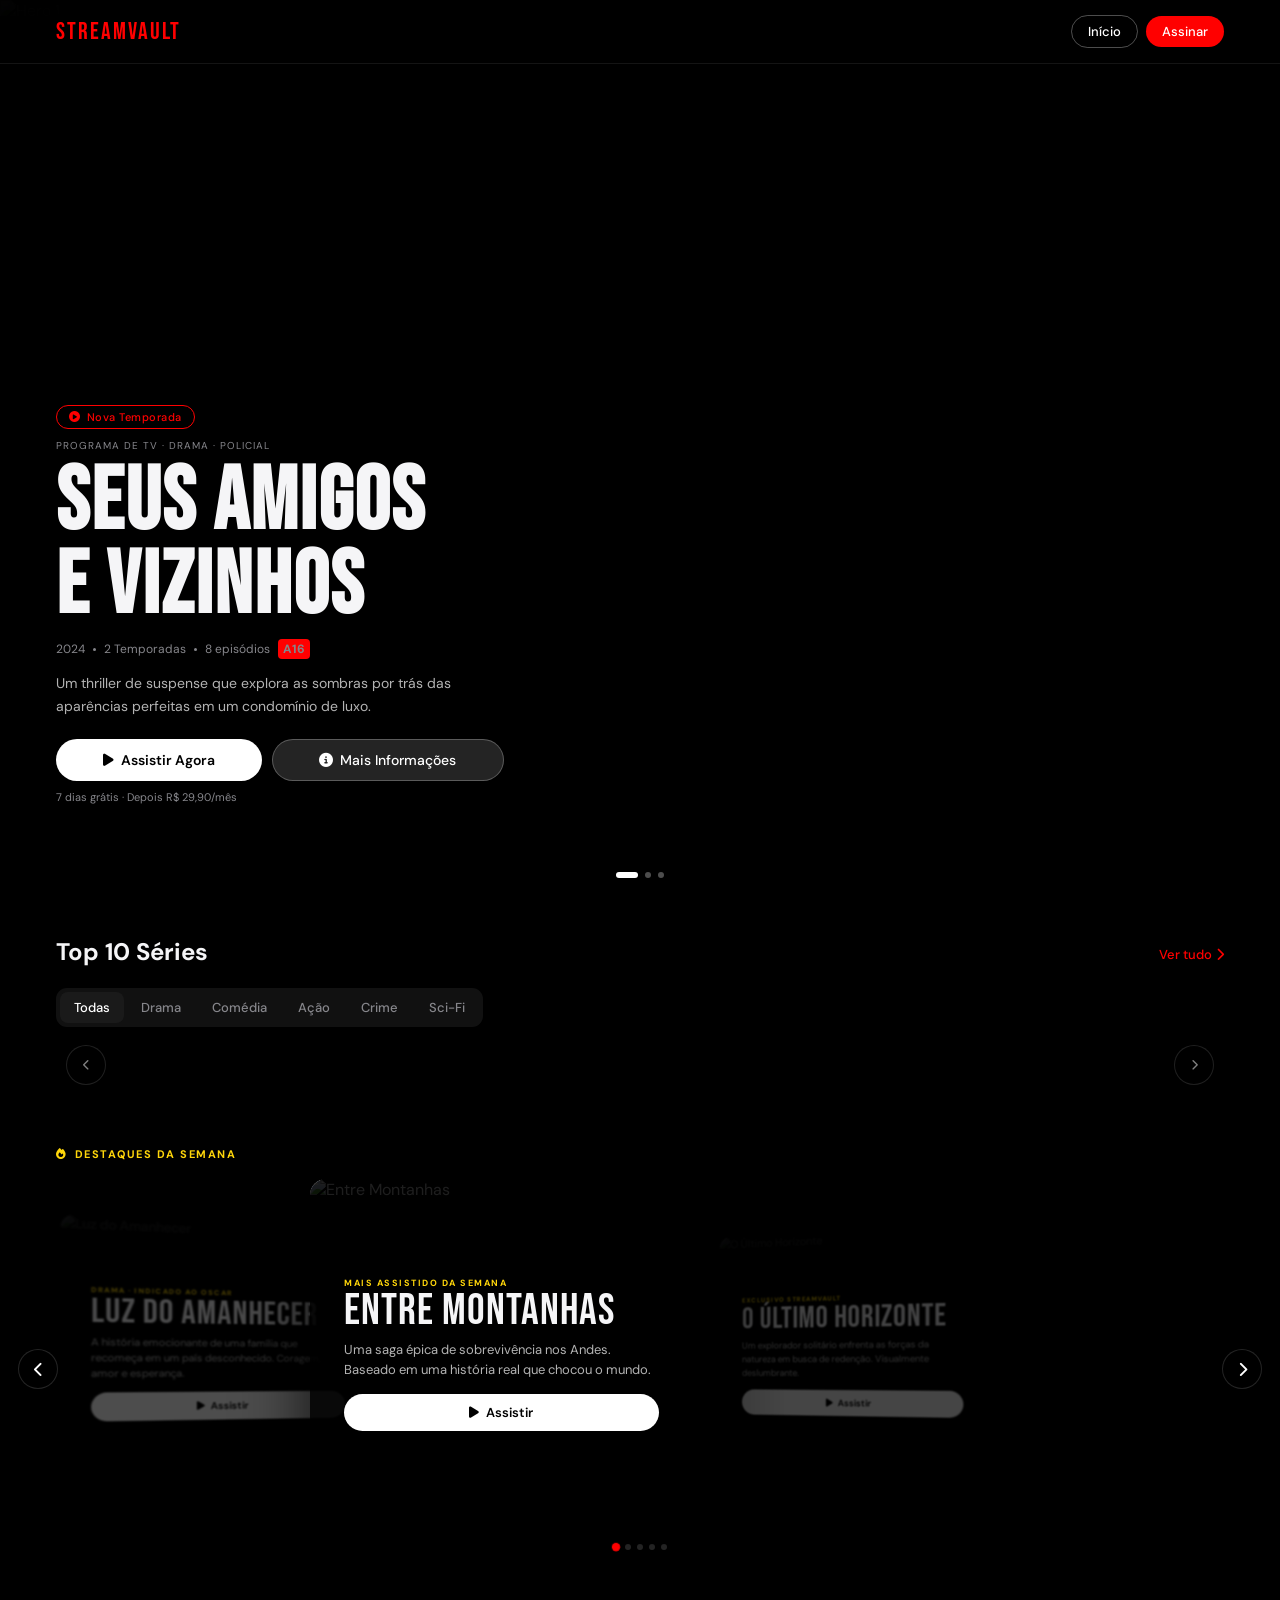
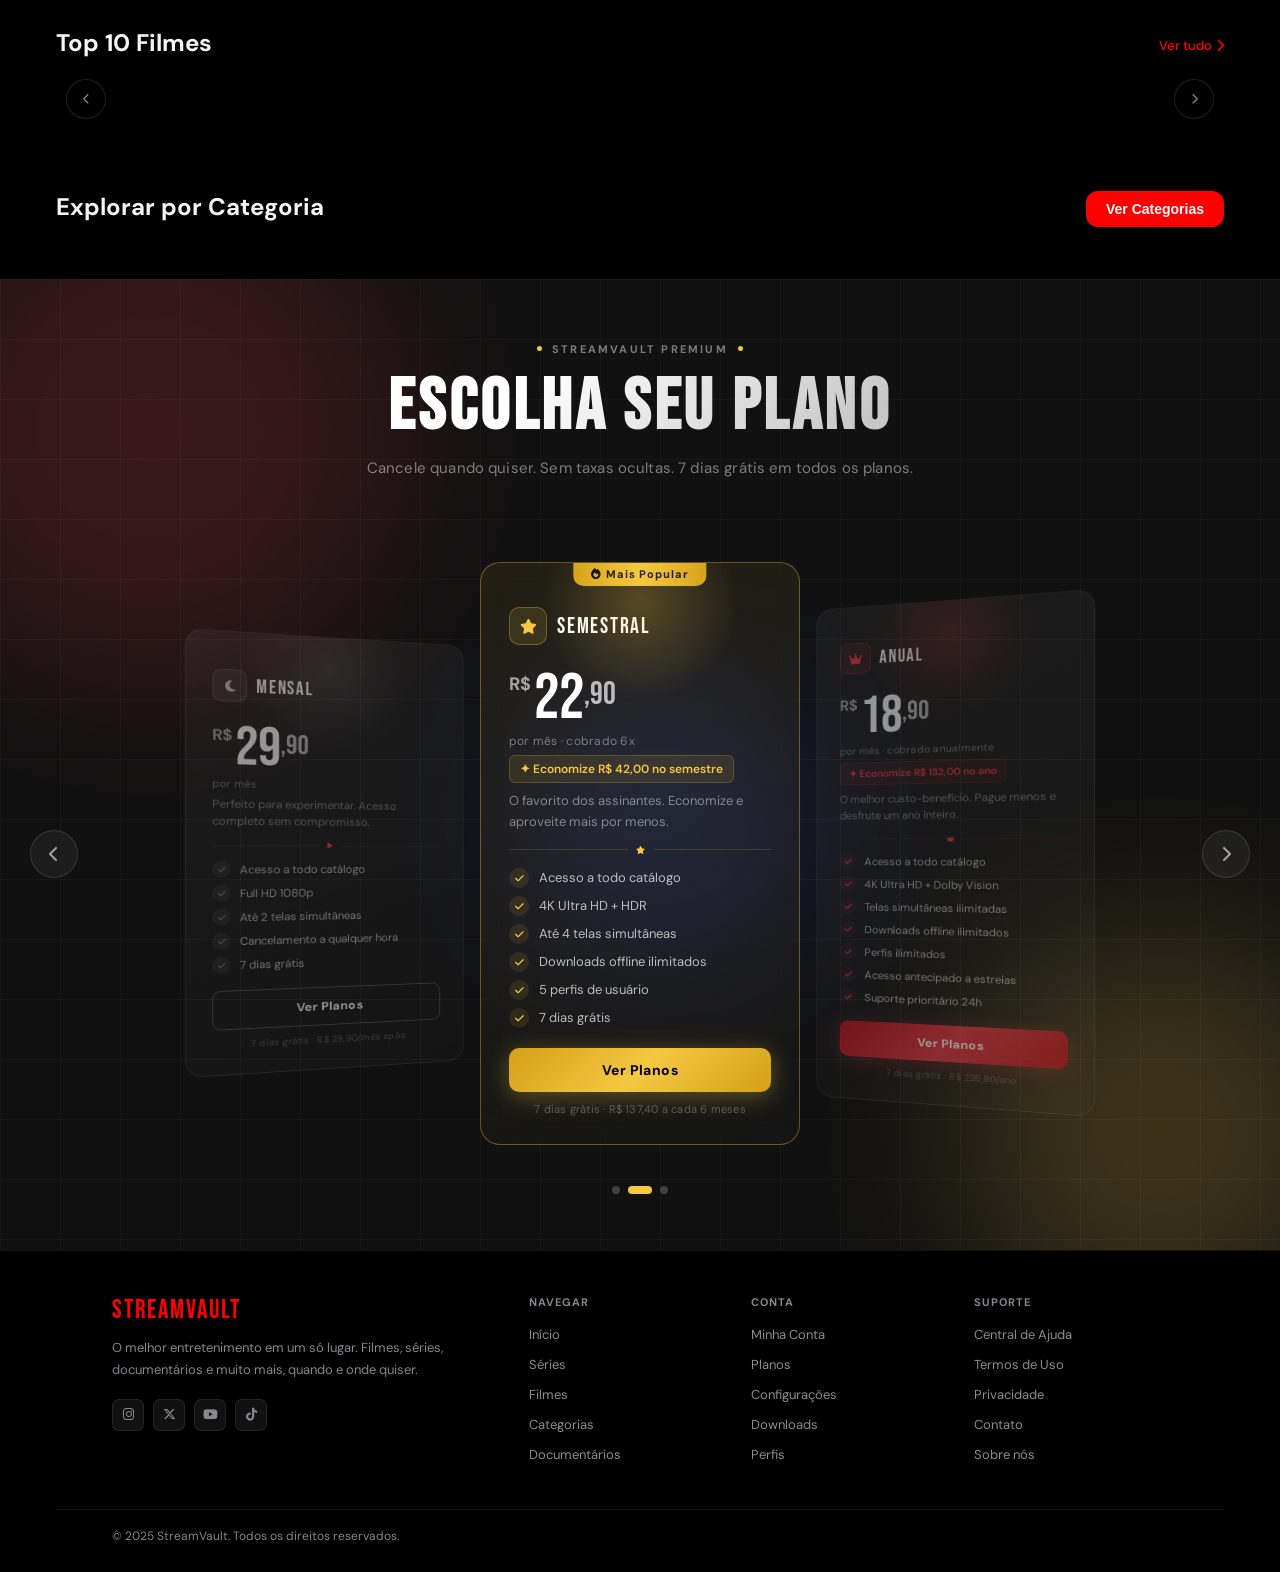
==== commit fcdfbe4e: "Add files via upload" ====
--- a/index.html
+++ b/index.html
@@ -62,20 +62,6 @@
 
 <div id="searchResults" style="display:none;margin-bottom:40px;"></div>
 
-<!-- ═══════════════════════════ CONTINUE WATCHING ═══ -->
-<section id="continue">
-  <div class="container">
-    <div class="section-header">
-      <h2 class="section-title">Continue Assistindo</h2>
-    </div>
-    <div class="row-wrapper">
-      <button class="row-arrow row-arrow-left" onclick="scrollRow('continueRow',-1)"><i class="fa-solid fa-chevron-left"></i></button>
-      <div class="scroll-row" id="continueRow"></div>
-      <button class="row-arrow row-arrow-right" onclick="scrollRow('continueRow',1)"><i class="fa-solid fa-chevron-right"></i></button>
-    </div>
-  </div>
-</section>
-
 <!-- ═══════════════════════════════ TOP 10 SÉRIES ═══ -->
 <section id="series">
   <div class="container">
@@ -114,7 +100,6 @@
           <p class="c3d-desc">Uma saga épica de sobrevivência nos Andes. Baseado em uma história real que chocou o mundo.</p>
           <div class="c3d-actions">
             <a href="#" class="btn-hero-main" style="font-size:13px;padding:10px 22px;" onclick="openModal(3);return false;"><i class="fa-solid fa-play"></i> Assistir</a>
-            <a href="#" class="btn-hero-sec" style="font-size:13px;padding:10px 22px;"><i class="fa-solid fa-plus"></i> Minha Lista</a>
           </div>
         </div>
       </div>
@@ -128,7 +113,6 @@
           <p class="c3d-desc">Um explorador solitário enfrenta as forças da natureza em busca de redenção. Visualmente deslumbrante.</p>
           <div class="c3d-actions">
             <a href="#" class="btn-hero-main" style="font-size:13px;padding:10px 22px;"><i class="fa-solid fa-play"></i> Assistir</a>
-            <a href="#" class="btn-hero-sec" style="font-size:13px;padding:10px 22px;"><i class="fa-solid fa-plus"></i> Minha Lista</a>
           </div>
         </div>
       </div>
@@ -142,7 +126,6 @@
           <p class="c3d-desc">Em 2087, um detetive persegue uma IA fugitiva pelas ruas de uma metrópole cyberpunk. Ação sem parar.</p>
           <div class="c3d-actions">
             <a href="#" class="btn-hero-main" style="font-size:13px;padding:10px 22px;"><i class="fa-solid fa-play"></i> Assistir</a>
-            <a href="#" class="btn-hero-sec" style="font-size:13px;padding:10px 22px;"><i class="fa-solid fa-plus"></i> Minha Lista</a>
           </div>
         </div>
       </div>
@@ -156,7 +139,6 @@
           <p class="c3d-desc">Um crime não resolvido de 30 anos volta à tona quando novas evidências surgem em uma pequena cidade.</p>
           <div class="c3d-actions">
             <a href="#" class="btn-hero-main" style="font-size:13px;padding:10px 22px;"><i class="fa-solid fa-play"></i> Assistir</a>
-            <a href="#" class="btn-hero-sec" style="font-size:13px;padding:10px 22px;"><i class="fa-solid fa-plus"></i> Minha Lista</a>
           </div>
         </div>
       </div>
@@ -170,7 +152,6 @@
           <p class="c3d-desc">A história emocionante de uma família que recomeça em um país desconhecido. Coragem, amor e esperança.</p>
           <div class="c3d-actions">
             <a href="#" class="btn-hero-main" style="font-size:13px;padding:10px 22px;"><i class="fa-solid fa-play"></i> Assistir</a>
-            <a href="#" class="btn-hero-sec" style="font-size:13px;padding:10px 22px;"><i class="fa-solid fa-plus"></i> Minha Lista</a>
           </div>
         </div>
       </div>
@@ -200,28 +181,6 @@
       <div class="scroll-row" id="moviesRow"></div>
       <button class="row-arrow row-arrow-right" onclick="scrollRow('moviesRow',1)"><i class="fa-solid fa-chevron-right"></i></button>
     </div>
-  </div>
-</section>
-
-<!-- ═══════════════════════════════ LANÇAMENTOS ═══ -->
-<section>
-  <div class="container">
-    <div class="section-header">
-      <h2 class="section-title">Lançamentos</h2>
-      <a href="lancamentos.html" class="section-more">Ver tudo <i class="fa-solid fa-chevron-right"></i></a>
-    </div>
-    <div class="row-wrapper">
-      <button class="row-arrow row-arrow-left" onclick="scrollRow('newRow',-1)"><i class="fa-solid fa-chevron-left"></i></button>
-      <div class="scroll-row" id="newRow"></div>
-      <button class="row-arrow row-arrow-right" onclick="scrollRow('newRow',1)"><i class="fa-solid fa-chevron-right"></i></button>
-    </div>
-  </div>
-</section>
-
-<!-- ═══════════════════════════════ MINI CARDS ═══ -->
-<section>
-  <div class="container">
-    <div class="mini-cards-grid" id="miniCardsGrid"></div>
   </div>
 </section>
 
@@ -285,7 +244,7 @@
             <li><i class="fa-solid fa-check"></i><span>Cancelamento a qualquer hora</span></li>
             <li><i class="fa-solid fa-check"></i><span>7 dias grátis</span></li>
           </ul>
-          <button href = "assinatura.html" class="pcard-btn pcard-btn-outline" onclick="selectPlan('Mensal')">Começar grátis</button>
+          <button href = "assinatura.html" class="pcard-btn pcard-btn-outline" onclick="selectPlan('Mensal')">Ver Planos</button>
           <p class="pcard-trial">7 dias grátis · R$ 29,90/mês após</p>
         </div>
       </div>
@@ -320,7 +279,7 @@
             <li><i class="fa-solid fa-check"></i><span>5 perfis de usuário</span></li>
             <li><i class="fa-solid fa-check"></i><span>7 dias grátis</span></li>
           </ul>
-          <button href= "assinatura.html" class="pcard-btn pcard-btn-gold" onclick="selectPlan('Semestral')">Começar grátis</button>
+          <button href= "assinatura.html" class="pcard-btn pcard-btn-gold" onclick="selectPlan('Semestral')">Ver Planos</button>
           <p class="pcard-trial">7 dias grátis · R$ 137,40 a cada 6 meses</p>
         </div>
       </div>
@@ -355,7 +314,7 @@
             <li><i class="fa-solid fa-check"></i><span>Acesso antecipado a estreias</span></li>
             <li><i class="fa-solid fa-check"></i><span>Suporte prioritário 24h</span></li>
           </ul>
-          <button class="pcard-btn pcard-btn-red" onclick="selectPlan('Anual')">Começar grátis</button>
+          <button class="pcard-btn pcard-btn-red" onclick="selectPlan('Anual')">Ver Planos</button>
           <p class="pcard-trial">7 dias grátis · R$ 226,80/ano</p>
         </div>
       </div>
@@ -371,15 +330,6 @@
     <button class="plans-dot active" onclick="plansCarouselGoto(0)"></button>
     <button class="plans-dot plans-dot-gold" onclick="plansCarouselGoto(1)"></button>
     <button class="plans-dot plans-dot-red" onclick="plansCarouselGoto(2)"></button>
-  </div>
-
-  <!-- Guarantee strip -->
-  <div class="plans-guarantee">
-    <div class="plans-guarantee-item"><i class="fa-solid fa-lock"></i><span>Pagamento 100% seguro</span></div>
-    <div class="plans-guarantee-sep"></div>
-    <div class="plans-guarantee-item"><i class="fa-solid fa-rotate-left"></i><span>Cancele a qualquer hora</span></div>
-    <div class="plans-guarantee-sep"></div>
-    <div class="plans-guarantee-item"><i class="fa-solid fa-gift"></i><span>7 dias grátis garantidos</span></div>
   </div>
 </section>
 <!-- ═══════════════════════════════════ FOOTER ═══ -->
@@ -402,7 +352,7 @@
           <li><a href="#home">Início</a></li>
           <li><a href="#series">Séries</a></li>
           <li><a href="#filmes">Filmes</a></li>
-          <li><a href="#categorias">Categorias</a></li>
+          <li><a href="categorias.html">Categorias</a></li>
           <li><a href="#">Documentários</a></li>
         </ul>
       </div>
@@ -410,7 +360,7 @@
         <div class="footer-col-title">Conta</div>
         <ul class="footer-links">
           <li><a href="#">Minha Conta</a></li>
-          <li><a href="#plans">Planos</a></li>
+          <li><a href="planos.html">Planos</a></li>
           <li><a href="#">Configurações</a></li>
           <li><a href="#">Downloads</a></li>
           <li><a href="#">Perfis</a></li>
